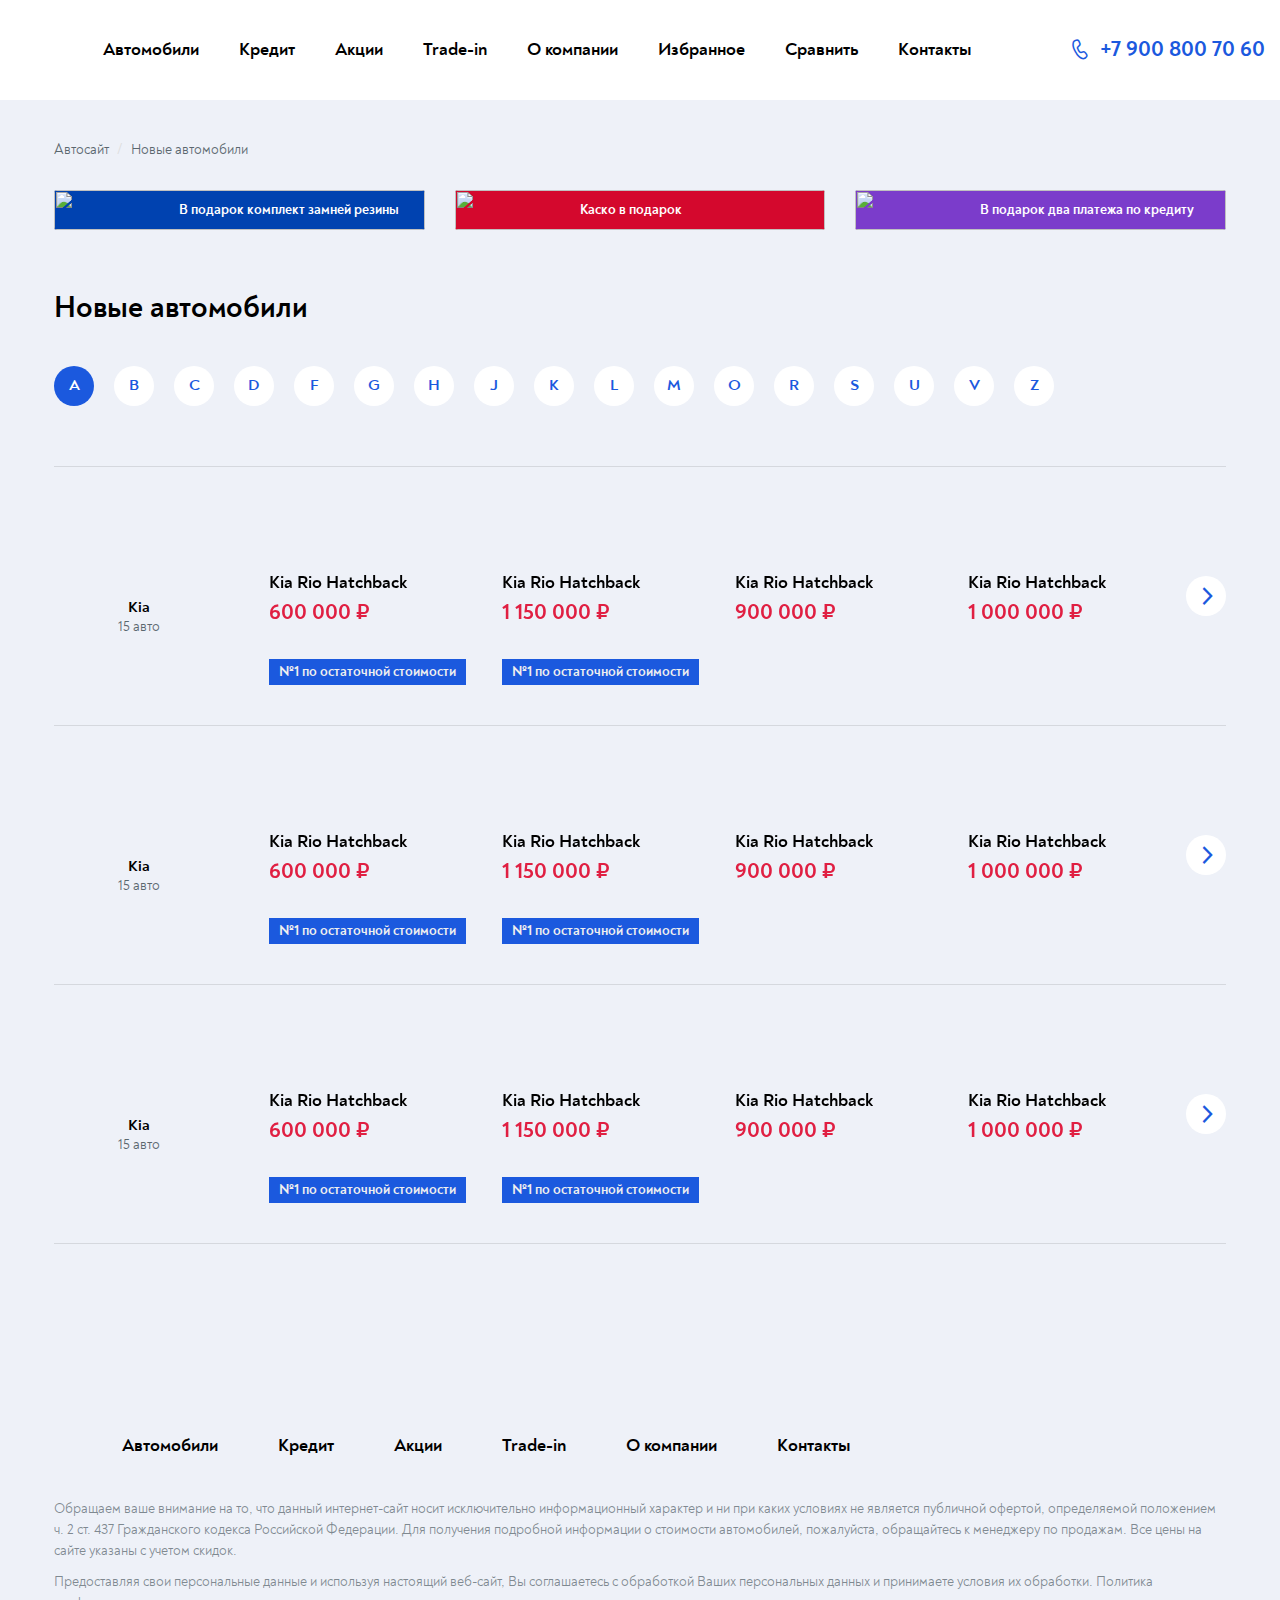
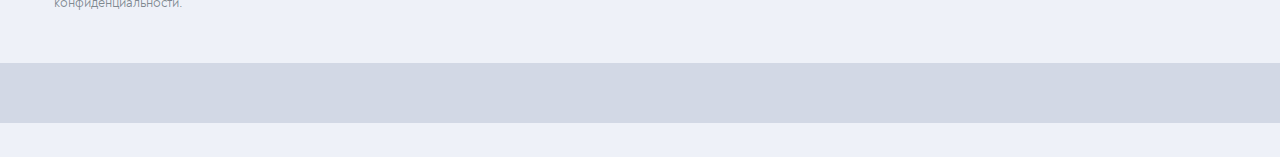
==== brands.html @ 0b35deca "Add files via upload" ====
<!DOCTYPE html>
<html lang="ru">

<head>
	<title>Бренды</title>
	<meta charset="UTF-8">
	<meta name="format-detection" content="telephone=no">
	<!-- <style>body{opacity: 0;}</style> -->
	<link rel="stylesheet" href="css/style.min.css?_v=20250130034325">
	<link rel="shortcut icon" href="favicon.ico">
	<!-- <meta name="robots" content="noindex, nofollow"> -->
	<meta name="viewport" content="width=device-width, initial-scale=1.0">
</head>

<body>
	<div class="wrapper">
		<header data-scroll class="header">
			<div class="header__container">
				<div class="header__content">
					<a href="#" class="header__logo">
						<img src="img/icons/logo.svg" alt="">
					</a>
					<div class="header__body">
						<div class="header__menu menu">
							<button type="button" class="menu__icon icon-menu"><span></span></button>
							<nav class="menu__body">
								<ul>
									<li class="menu__item">
										<a href="#" class="menu__link">
											Автомобили
											<span class="_icon-arrow"></span>
										</a>
										<div class="menu__sublink sublink-menu">
											<div class="sublink-menu__contents">
												<div class="sublink-menu__top">
													<div class="sublink-menu__container">
														<div class="sublink-menu__buttons">
															<div class="sublink-menu__back _icon-arrow">Назад</div>
															<div class="sublink-menu__close _icon-close"></div>
														</div>
														<div class="sublink-menu__navigation toggle-navigation">
															<div data-id="3" class="toggle-navigation__title _active">
																Новые автомобили
															</div>
															<div class="toggle-navigation__toggle">
																<input type="checkbox" name="toggle" class="toggle-navigation__button">
															</div>
															<div data-id="4" class="toggle-navigation__title">
																Автомобили с пробегом
															</div>
														</div>
													</div>
												</div>
												<div class="sublink-menu__content">
													<div class="sublink-menu__container">
														<div data-id="3" class="sublink-menu__body toggle-content">
															<div class="sublink-menu__brands">
																<div class="brands__body">
																	<div class="brands__column">
																		<a href="#" class="brands__item">
																			<div class="brands__image">
																				<picture><source srcset="img/brands/chevrolet.webp" type="image/webp"><img loading="lazy" src="img/brands/chevrolet.png" alt=""></picture>
																			</div>
																			<div class="brands__titles">
																				<div class="brands__title">Chevrolet</div>
																				<div class="brands__subtitle">15 авто</div>
																			</div>
																		</a>
																	</div>
																	<div class="brands__column">
																		<a href="#" class="brands__item">
																			<div class="brands__image">
																				<picture><source srcset="img/brands/hyundai.webp" type="image/webp"><img loading="lazy" src="img/brands/hyundai.png" alt=""></picture>
																			</div>
																			<div class="brands__titles">
																				<div class="brands__title">Hyundai</div>
																				<div class="brands__subtitle">15 авто</div>
																			</div>
																		</a>
																	</div>
																	<div class="brands__column">
																		<a href="#" class="brands__item">
																			<div class="brands__image">
																				<picture><source srcset="img/brands/volkswagen.webp" type="image/webp"><img loading="lazy" src="img/brands/volkswagen.png" alt=""></picture>
																			</div>
																			<div class="brands__titles">
																				<div class="brands__title">Volkswagen</div>
																				<div class="brands__subtitle">15 авто</div>
																			</div>
																		</a>
																	</div>
																	<div class="brands__column">
																		<a href="#" class="brands__item">
																			<div class="brands__image">
																				<picture><source srcset="img/brands/FAW.webp" type="image/webp"><img loading="lazy" src="img/brands/FAW.png" alt=""></picture>
																			</div>
																			<div class="brands__titles">
																				<div class="brands__title">FAW</div>
																				<div class="brands__subtitle">15 авто</div>
																			</div>
																		</a>
																	</div>
																	<div class="brands__column">
																		<a href="#" class="brands__item">
																			<div class="brands__image">
																				<picture><source srcset="img/brands/nissan.webp" type="image/webp"><img loading="lazy" src="img/brands/nissan.png" alt=""></picture>
																			</div>
																			<div class="brands__titles">
																				<div class="brands__title">Nissan</div>
																				<div class="brands__subtitle">15 авто</div>
																			</div>
																		</a>
																	</div>
																	<div class="brands__column">
																		<a href="#" class="brands__item">
																			<div class="brands__image">
																				<picture><source srcset="img/brands/kia.webp" type="image/webp"><img loading="lazy" src="img/brands/kia.png" alt=""></picture>
																			</div>
																			<div class="brands__titles">
																				<div class="brands__title">Kia</div>
																				<div class="brands__subtitle">15 авто</div>
																			</div>
																		</a>
																	</div>
																	<div class="brands__column">
																		<a href="#" class="brands__item">
																			<div class="brands__image">
																				<picture><source srcset="img/brands/lada.webp" type="image/webp"><img loading="lazy" src="img/brands/lada.png" alt=""></picture>
																			</div>
																			<div class="brands__titles">
																				<div class="brands__title">Lada</div>
																				<div class="brands__subtitle">15 авто</div>
																			</div>
																		</a>
																	</div>
																	<div class="brands__column">
																		<a href="#" class="brands__item">
																			<div class="brands__image">
																				<picture><source srcset="img/brands/skoda.webp" type="image/webp"><img loading="lazy" src="img/brands/skoda.png" alt=""></picture>
																			</div>
																			<div class="brands__titles">
																				<div class="brands__title">Skoda</div>
																				<div class="brands__subtitle">15 авто</div>
																			</div>
																		</a>
																	</div>
																	<div class="brands__column">
																		<a href="#" class="brands__item">
																			<div class="brands__image">
																				<picture><source srcset="img/brands/renault.webp" type="image/webp"><img loading="lazy" src="img/brands/renault.png" alt=""></picture>
																			</div>
																			<div class="brands__titles">
																				<div class="brands__title">Renault</div>
																				<div class="brands__subtitle">15 авто</div>
																			</div>
																		</a>
																	</div>
																	<div class="brands__column">
																		<a href="#" class="brands__item">
																			<div class="brands__image">
																				<picture><source srcset="img/brands/chevrolet.webp" type="image/webp"><img loading="lazy" src="img/brands/chevrolet.png" alt=""></picture>
																			</div>
																			<div class="brands__titles">
																				<div class="brands__title">Chevrolet</div>
																				<div class="brands__subtitle">15 авто</div>
																			</div>
																		</a>
																	</div>
																	<div class="brands__column">
																		<a href="#" class="brands__item">
																			<div class="brands__image">
																				<picture><source srcset="img/brands/hyundai.webp" type="image/webp"><img loading="lazy" src="img/brands/hyundai.png" alt=""></picture>
																			</div>
																			<div class="brands__titles">
																				<div class="brands__title">Hyundai</div>
																				<div class="brands__subtitle">15 авто</div>
																			</div>
																		</a>
																	</div>
																	<div class="brands__column">
																		<a href="#" class="brands__item">
																			<div class="brands__image">
																				<picture><source srcset="img/brands/volkswagen.webp" type="image/webp"><img loading="lazy" src="img/brands/volkswagen.png" alt=""></picture>
																			</div>
																			<div class="brands__titles">
																				<div class="brands__title">Volkswagen</div>
																				<div class="brands__subtitle">15 авто</div>
																			</div>
																		</a>
																	</div>
																	<div class="brands__column">
																		<a href="#" class="brands__item">
																			<div class="brands__image">
																				<picture><source srcset="img/brands/FAW.webp" type="image/webp"><img loading="lazy" src="img/brands/FAW.png" alt=""></picture>
																			</div>
																			<div class="brands__titles">
																				<div class="brands__title">FAW</div>
																				<div class="brands__subtitle">15 авто</div>
																			</div>
																		</a>
																	</div>
																	<div class="brands__column">
																		<a href="#" class="brands__item">
																			<div class="brands__image">
																				<picture><source srcset="img/brands/nissan.webp" type="image/webp"><img loading="lazy" src="img/brands/nissan.png" alt=""></picture>
																			</div>
																			<div class="brands__titles">
																				<div class="brands__title">Nissan</div>
																				<div class="brands__subtitle">15 авто</div>
																			</div>
																		</a>
																	</div>
																</div>
															</div>
														</div>
														<div data-id="4" class="sublink-menu__body toggle-content hidden">
															<div class="sublink-menu__brands">
																<div class="brands__body">
																	<div class="brands__column">
																		<a href="#" class="brands__item">
																			<div class="brands__image">
																				<picture><source srcset="img/brands/chevrolet.webp" type="image/webp"><img loading="lazy" src="img/brands/chevrolet.png" alt=""></picture>
																			</div>
																			<div class="brands__titles">
																				<div class="brands__title">Chevrolet</div>
																				<div class="brands__subtitle">15 авто</div>
																			</div>
																		</a>
																	</div>
																	<div class="brands__column">
																		<a href="#" class="brands__item">
																			<div class="brands__image">
																				<picture><source srcset="img/brands/hyundai.webp" type="image/webp"><img loading="lazy" src="img/brands/hyundai.png" alt=""></picture>
																			</div>
																			<div class="brands__titles">
																				<div class="brands__title">Hyundai</div>
																				<div class="brands__subtitle">15 авто</div>
																			</div>
																		</a>
																	</div>
																	<div class="brands__column">
																		<a href="#" class="brands__item">
																			<div class="brands__image">
																				<picture><source srcset="img/brands/volkswagen.webp" type="image/webp"><img loading="lazy" src="img/brands/volkswagen.png" alt=""></picture>
																			</div>
																			<div class="brands__titles">
																				<div class="brands__title">Volkswagen</div>
																				<div class="brands__subtitle">15 авто</div>
																			</div>
																		</a>
																	</div>
																	<div class="brands__column">
																		<a href="#" class="brands__item">
																			<div class="brands__image">
																				<picture><source srcset="img/brands/FAW.webp" type="image/webp"><img loading="lazy" src="img/brands/FAW.png" alt=""></picture>
																			</div>
																			<div class="brands__titles">
																				<div class="brands__title">FAW</div>
																				<div class="brands__subtitle">15 авто</div>
																			</div>
																		</a>
																	</div>
																	<div class="brands__column">
																		<a href="#" class="brands__item">
																			<div class="brands__image">
																				<picture><source srcset="img/brands/nissan.webp" type="image/webp"><img loading="lazy" src="img/brands/nissan.png" alt=""></picture>
																			</div>
																			<div class="brands__titles">
																				<div class="brands__title">Nissan</div>
																				<div class="brands__subtitle">15 авто</div>
																			</div>
																		</a>
																	</div>
																	<div class="brands__column">
																		<a href="#" class="brands__item">
																			<div class="brands__image">
																				<picture><source srcset="img/brands/kia.webp" type="image/webp"><img loading="lazy" src="img/brands/kia.png" alt=""></picture>
																			</div>
																			<div class="brands__titles">
																				<div class="brands__title">Kia</div>
																				<div class="brands__subtitle">15 авто</div>
																			</div>
																		</a>
																	</div>
																	<div class="brands__column">
																		<a href="#" class="brands__item">
																			<div class="brands__image">
																				<picture><source srcset="img/brands/lada.webp" type="image/webp"><img loading="lazy" src="img/brands/lada.png" alt=""></picture>
																			</div>
																			<div class="brands__titles">
																				<div class="brands__title">Lada</div>
																				<div class="brands__subtitle">15 авто</div>
																			</div>
																		</a>
																	</div>
																	<div class="brands__column">
																		<a href="#" class="brands__item">
																			<div class="brands__image">
																				<picture><source srcset="img/brands/skoda.webp" type="image/webp"><img loading="lazy" src="img/brands/skoda.png" alt=""></picture>
																			</div>
																			<div class="brands__titles">
																				<div class="brands__title">Skoda</div>
																				<div class="brands__subtitle">15 авто</div>
																			</div>
																		</a>
																	</div>
																	<div class="brands__column">
																		<a href="#" class="brands__item">
																			<div class="brands__image">
																				<picture><source srcset="img/brands/renault.webp" type="image/webp"><img loading="lazy" src="img/brands/renault.png" alt=""></picture>
																			</div>
																			<div class="brands__titles">
																				<div class="brands__title">Renault</div>
																				<div class="brands__subtitle">15 авто</div>
																			</div>
																		</a>
																	</div>
																	<div class="brands__column">
																		<a href="#" class="brands__item">
																			<div class="brands__image">
																				<picture><source srcset="img/brands/chevrolet.webp" type="image/webp"><img loading="lazy" src="img/brands/chevrolet.png" alt=""></picture>
																			</div>
																			<div class="brands__titles">
																				<div class="brands__title">Chevrolet</div>
																				<div class="brands__subtitle">15 авто</div>
																			</div>
																		</a>
																	</div>
																	<div class="brands__column">
																		<a href="#" class="brands__item">
																			<div class="brands__image">
																				<picture><source srcset="img/brands/hyundai.webp" type="image/webp"><img loading="lazy" src="img/brands/hyundai.png" alt=""></picture>
																			</div>
																			<div class="brands__titles">
																				<div class="brands__title">Hyundai</div>
																				<div class="brands__subtitle">15 авто</div>
																			</div>
																		</a>
																	</div>
																	<div class="brands__column">
																		<a href="#" class="brands__item">
																			<div class="brands__image">
																				<picture><source srcset="img/brands/volkswagen.webp" type="image/webp"><img loading="lazy" src="img/brands/volkswagen.png" alt=""></picture>
																			</div>
																			<div class="brands__titles">
																				<div class="brands__title">Volkswagen</div>
																				<div class="brands__subtitle">15 авто</div>
																			</div>
																		</a>
																	</div>
																	<div class="brands__column">
																		<a href="#" class="brands__item">
																			<div class="brands__image">
																				<picture><source srcset="img/brands/FAW.webp" type="image/webp"><img loading="lazy" src="img/brands/FAW.png" alt=""></picture>
																			</div>
																			<div class="brands__titles">
																				<div class="brands__title">FAW</div>
																				<div class="brands__subtitle">15 авто</div>
																			</div>
																		</a>
																	</div>
																	<div class="brands__column">
																		<a href="#" class="brands__item">
																			<div class="brands__image">
																				<picture><source srcset="img/brands/nissan.webp" type="image/webp"><img loading="lazy" src="img/brands/nissan.png" alt=""></picture>
																			</div>
																			<div class="brands__titles">
																				<div class="brands__title">Nissan</div>
																				<div class="brands__subtitle">15 авто</div>
																			</div>
																		</a>
																	</div>
																	<div class="brands__column">
																		<a href="#" class="brands__item">
																			<div class="brands__image">
																				<picture><source srcset="img/brands/kia.webp" type="image/webp"><img loading="lazy" src="img/brands/kia.png" alt=""></picture>
																			</div>
																			<div class="brands__titles">
																				<div class="brands__title">Kia</div>
																				<div class="brands__subtitle">15 авто</div>
																			</div>
																		</a>
																	</div>
																	<div class="brands__column">
																		<a href="#" class="brands__item">
																			<div class="brands__image">
																				<picture><source srcset="img/brands/volkswagen.webp" type="image/webp"><img loading="lazy" src="img/brands/volkswagen.png" alt=""></picture>
																			</div>
																			<div class="brands__titles">
																				<div class="brands__title">Volkswagen</div>
																				<div class="brands__subtitle">15 авто</div>
																			</div>
																		</a>
																	</div>
																	<div class="brands__column">
																		<a href="#" class="brands__item">
																			<div class="brands__image">
																				<picture><source srcset="img/brands/FAW.webp" type="image/webp"><img loading="lazy" src="img/brands/FAW.png" alt=""></picture>
																			</div>
																			<div class="brands__titles">
																				<div class="brands__title">FAW</div>
																				<div class="brands__subtitle">15 авто</div>
																			</div>
																		</a>
																	</div>
																	<div class="brands__column">
																		<a href="#" class="brands__item">
																			<div class="brands__image">
																				<picture><source srcset="img/brands/skoda.webp" type="image/webp"><img loading="lazy" src="img/brands/skoda.png" alt=""></picture>
																			</div>
																			<div class="brands__titles">
																				<div class="brands__title">Skoda</div>
																				<div class="brands__subtitle">15 авто</div>
																			</div>
																		</a>
																	</div>
																</div>
															</div>
														</div>
													</div>
												</div>
											</div>
										</div>
									</li>
									<li class="menu__item">
										<a href="#" class="menu__link">Кредит</a>
									</li>
									<li class="menu__item">
										<a href="#" class="menu__link">Акции</a>
									</li>
									<li class="menu__item">
										<a href="#" class="menu__link">Trade-in</a>
									</li>
									<li class="menu__item">
										<a href="#" class="menu__link">О компании</a>
									</li>
									<li class="menu__item">
										<a href="#" class="menu__link">Избранное</a>
									</li>
									<li class="menu__item">
										<a href="#" class="menu__link">Сравнить</a>
									</li>
									<li class="menu__item">
										<a href="#" class="menu__link">Контакты</a>
									</li>
								</ul>
							</nav>
						</div>
						<div class="header__contacts">
							<a href="tel:79008007060" class="_icon-phone"><span>+7 900 800 70 60</span></a>
						</div>
					</div>
				</div>
			</div>
		</header>
		<main class="page">
			<div class="page__breadcrambs breadcrambs">
				<div class="breadcrambs__container">
					<div class="breadcrambs__content">
						<ul>
							<li>
								<a href="#">
									Автосайт
									<span>/</span>
								</a>
							</li>
							<li><span>Новые автомобили</span></li>
						</ul>
					</div>
				</div>
			</div>
			<div class="page__presents presents">
				<div class="presents__container">
					<div class="presents__body">
						<div class="presents__column">
							<div style="background-color: #0042b0;" class="presents__item">
								<picture><source srcset="img/presents/bg-1.webp" type="image/webp"><img src="img/presents/bg-1.png" alt="" class="presents__bg"></picture>
								<div class="presents__image presents-rubber">
									<picture><source srcset="img/presents/image-1.webp" type="image/webp"><img src="img/presents/image-1.png" alt=""></picture>
								</div>
								<span>В подарок комплект замней резины</span>
							</div>
						</div>
						<div class="presents__column">
							<div style="background-color: #d4082d;" class="presents__item">
								<picture><source srcset="img/presents/bg-2.webp" type="image/webp"><img src="img/presents/bg-2.png" alt="" class="presents__bg"></picture>
								<div class="presents__image presents-insurance">
									<picture><source srcset="img/presents/image-2.webp" type="image/webp"><img src="img/presents/image-2.png" alt=""></picture>
								</div>
								<span>Каско в подарок</span>
							</div>
						</div>
						<div class="presents__column">
							<div style="background-color: #7b3ccb;" class="presents__item">
								<picture><source srcset="img/presents/bg-3.webp" type="image/webp"><img src="img/presents/bg-3.png" alt="" class="presents__bg"></picture>
								<div class="presents__image">
									<picture><source srcset="img/presents/image-3.webp" type="image/webp"><img src="img/presents/image-3.png" alt=""></picture>
								</div>
								<span>В подарок два платежа по кредиту</span>
							</div>
						</div>
					</div>
				</div>
			</div>
			<div class="page__main-brands main-brands filters">
				<div class="main-brands__container">
					<div class="main-brands__top">
						<div class="main-brands__titles">
							<h1>
								Новые автомобили
							</h1>
						</div>
						<div class="main-brands__navigations">
							<nav class="main-brands__navigation navigation-filter">
								<div class="navigation-filter__titles">
									<button data-filter="a" type="button" class="navigation-filter__title _active"><span>A</span></button>
									<button data-filter="b" type="button" class="navigation-filter__title"><span>B</span></button>
									<button data-filter="c" type="button" class="navigation-filter__title"><span>C</span></button>
									<button data-filter="d" type="button" class="navigation-filter__title"><span>D</span></button>
									<button data-filter="f" type="button" class="navigation-filter__title"><span>F</span></button>
									<button data-filter="g" type="button" class="navigation-filter__title"><span>G</span></button>
									<button data-filter="h" type="button" class="navigation-filter__title"><span>H</span></button>
									<button data-filter="j" type="button" class="navigation-filter__title"><span>J</span></button>
									<button data-filter="k" type="button" class="navigation-filter__title"><span>K</span></button>
									<button data-filter="l" type="button" class="navigation-filter__title"><span>L</span></button>
									<button data-filter="m" type="button" class="navigation-filter__title"><span>M</span></button>
									<button data-filter="o" type="button" class="navigation-filter__title"><span>O</span></button>
									<button data-filter="r" type="button" class="navigation-filter__title"><span>R</span></button>
									<button data-filter="s" type="button" class="navigation-filter__title"><span>S</span></button>
									<button data-filter="u" type="button" class="navigation-filter__title"><span>U</span></button>
									<button data-filter="v" type="button" class="navigation-filter__title"><span>V</span></button>
									<button data-filter="z" type="button" class="navigation-filter__title"><span>Z</span></button>
								</div>
							</nav>
						</div>
					</div>
					<div class="main-brands__bottom">
						<div class="main-brands__tables filter-content">
							<div class="main-brands__table table-main-brands filter-column filter__column_a">
								<a href="#" class="table-main-brands__brand">
									<div class="table-main-brands__body">
										<div class="table-main-brands__image">
											<picture><source srcset="img/brands/kia.webp" type="image/webp"><img loading="lazy" src="img/brands/kia.png" alt=""></picture>
										</div>
										<div class="table-main-brands__titles">
											<div class="table-main-brands__name">Kia</div>
											<div class="table-main-brands__subname">15 авто</div>
										</div>
									</div>
								</a>
								<div class="table-main-brands__sliders">
									<div class="table-main-brands__slider swiper">
										<div class="table-main-brands__wrapper swiper-wrapper">
											<div class="table-main-brands__slide swiper-slide">
												<div class="table-main-brands__cars">
													<div class="cars__item">
														<div class="cars__image">
															<picture><source srcset="img/cars/car-1.webp" type="image/webp"><img loading="lazy" src="img/cars/car-1.png" alt=""></picture>
														</div>
														<div class="cars__desc">
															<div class="cars__top-desc">
																<a href="#" class="cars__title title">
																	Kia Rio Hatchback
																</a>
																<div class="cars__prices prices">
																	<div class="prices__price">600 000 ₽</div>
																</div>
															</div>
															<div class="cars__bottom-desc">
																<a href="#" class="cars__button button-blue"><span>№1 по
																		остаточной
																		стоимости</span></a>
															</div>
														</div>
													</div>
												</div>
											</div>
											<div class="table-main-brands__slide swiper-slide">
												<div class="table-main-brands__cars">
													<div class="cars__item">
														<div class="cars__image">
															<picture><source srcset="img/cars/car-2.webp" type="image/webp"><img loading="lazy" src="img/cars/car-2.png" alt=""></picture>
														</div>
														<div class="cars__desc">
															<div class="cars__top-desc">
																<a href="#" class="cars__title title">
																	Kia Rio Hatchback
																</a>
																<div class="cars__prices prices">
																	<div class="prices__price">1 150 000 ₽</div>
																</div>
															</div>
															<div class="cars__bottom-desc">
																<a href="#" class="cars__button button-blue"><span>№1 по
																		остаточной
																		стоимости</span></a>
															</div>
														</div>
													</div>
												</div>
											</div>
											<div class="table-main-brands__slide swiper-slide">
												<div class="table-main-brands__cars">
													<div class="cars__item">
														<div class="cars__image">
															<picture><source srcset="img/cars/car-4.webp" type="image/webp"><img loading="lazy" src="img/cars/car-4.png" alt=""></picture>
														</div>
														<div class="cars__desc">
															<div class="cars__top-desc">
																<a href="#" class="cars__title title">
																	Kia Rio Hatchback
																</a>
																<div class="cars__prices prices">
																	<div class="prices__price">900 000 ₽</div>
																</div>
															</div>
														</div>
													</div>
												</div>
											</div>
											<div class="table-main-brands__slide swiper-slide">
												<div class="table-main-brands__cars">
													<div class="cars__item">
														<div class="cars__image">
															<picture><source srcset="img/cars/car-3.webp" type="image/webp"><img loading="lazy" src="img/cars/car-3.png" alt=""></picture>
														</div>
														<div class="cars__desc">
															<div class="cars__top-desc">
																<a href="#" class="cars__title title">
																	Kia Rio Hatchback
																</a>
																<div class="cars__prices prices">
																	<div class="prices__price">1 000 000 ₽</div>
																</div>
															</div>
														</div>
													</div>
												</div>
											</div>
											<div class="table-main-brands__slide swiper-slide">
												<div class="table-main-brands__cars">
													<div class="cars__item">
														<div class="cars__image">
															<picture><source srcset="img/cars/car-3.webp" type="image/webp"><img loading="lazy" src="img/cars/car-3.png" alt=""></picture>
														</div>
														<div class="cars__desc">
															<div class="cars__top-desc">
																<a href="#" class="cars__title title">
																	Kia Rio Hatchback
																</a>
																<div class="cars__prices prices">
																	<div class="prices__price">1 000 000 ₽</div>
																</div>
															</div>
														</div>
													</div>
												</div>
											</div>
										</div>
									</div>
									<div class="table-main-brands__arrow-prev _icon-arrow"></div>
									<div class="table-main-brands__arrow-next _icon-arrow"></div>
								</div>
							</div>
							<div class="main-brands__table table-main-brands filter-column filter__column_a">
								<a href="#" class="table-main-brands__brand">
									<div class="table-main-brands__body">
										<div class="table-main-brands__image">
											<picture><source srcset="img/brands/kia.webp" type="image/webp"><img loading="lazy" src="img/brands/kia.png" alt=""></picture>
										</div>
										<div class="table-main-brands__titles">
											<div class="table-main-brands__name">Kia</div>
											<div class="table-main-brands__subname">15 авто</div>
										</div>
									</div>
								</a>
								<div class="table-main-brands__sliders">
									<div class="table-main-brands__slider swiper">
										<div class="table-main-brands__wrapper swiper-wrapper">
											<div class="table-main-brands__slide swiper-slide">
												<div class="table-main-brands__cars">
													<div class="cars__item">
														<div class="cars__image">
															<picture><source srcset="img/cars/car-1.webp" type="image/webp"><img loading="lazy" src="img/cars/car-1.png" alt=""></picture>
														</div>
														<div class="cars__desc">
															<div class="cars__top-desc">
																<a href="#" class="cars__title title">
																	Kia Rio Hatchback
																</a>
																<div class="cars__prices prices">
																	<div class="prices__price">600 000 ₽</div>
																</div>
															</div>
															<div class="cars__bottom-desc">
																<a href="#" class="cars__button button-blue"><span>№1 по
																		остаточной
																		стоимости</span></a>
															</div>
														</div>
													</div>
												</div>
											</div>
											<div class="table-main-brands__slide swiper-slide">
												<div class="table-main-brands__cars">
													<div class="cars__item">
														<div class="cars__image">
															<picture><source srcset="img/cars/car-2.webp" type="image/webp"><img loading="lazy" src="img/cars/car-2.png" alt=""></picture>
														</div>
														<div class="cars__desc">
															<div class="cars__top-desc">
																<a href="#" class="cars__title title">
																	Kia Rio Hatchback
																</a>
																<div class="cars__prices prices">
																	<div class="prices__price">1 150 000 ₽</div>
																</div>
															</div>
															<div class="cars__bottom-desc">
																<a href="#" class="cars__button button-blue"><span>№1 по
																		остаточной
																		стоимости</span></a>
															</div>
														</div>
													</div>
												</div>
											</div>
											<div class="table-main-brands__slide swiper-slide">
												<div class="table-main-brands__cars">
													<div class="cars__item">
														<div class="cars__image">
															<picture><source srcset="img/cars/car-4.webp" type="image/webp"><img loading="lazy" src="img/cars/car-4.png" alt=""></picture>
														</div>
														<div class="cars__desc">
															<div class="cars__top-desc">
																<a href="#" class="cars__title title">
																	Kia Rio Hatchback
																</a>
																<div class="cars__prices prices">
																	<div class="prices__price">900 000 ₽</div>
																</div>
															</div>
														</div>
													</div>
												</div>
											</div>
											<div class="table-main-brands__slide swiper-slide">
												<div class="table-main-brands__cars">
													<div class="cars__item">
														<div class="cars__image">
															<picture><source srcset="img/cars/car-3.webp" type="image/webp"><img loading="lazy" src="img/cars/car-3.png" alt=""></picture>
														</div>
														<div class="cars__desc">
															<div class="cars__top-desc">
																<a href="#" class="cars__title title">
																	Kia Rio Hatchback
																</a>
																<div class="cars__prices prices">
																	<div class="prices__price">1 000 000 ₽</div>
																</div>
															</div>
														</div>
													</div>
												</div>
											</div>
											<div class="table-main-brands__slide swiper-slide">
												<div class="table-main-brands__cars">
													<div class="cars__item">
														<div class="cars__image">
															<picture><source srcset="img/cars/car-3.webp" type="image/webp"><img loading="lazy" src="img/cars/car-3.png" alt=""></picture>
														</div>
														<div class="cars__desc">
															<div class="cars__top-desc">
																<a href="#" class="cars__title title">
																	Kia Rio Hatchback
																</a>
																<div class="cars__prices prices">
																	<div class="prices__price">1 000 000 ₽</div>
																</div>
															</div>
														</div>
													</div>
												</div>
											</div>
										</div>
									</div>
									<div class="table-main-brands__arrow-prev _icon-arrow"></div>
									<div class="table-main-brands__arrow-next _icon-arrow"></div>
								</div>
							</div>
							<div class="main-brands__table table-main-brands filter-column filter__column_a">
								<a href="#" class="table-main-brands__brand">
									<div class="table-main-brands__body">
										<div class="table-main-brands__image">
											<picture><source srcset="img/brands/kia.webp" type="image/webp"><img loading="lazy" src="img/brands/kia.png" alt=""></picture>
										</div>
										<div class="table-main-brands__titles">
											<div class="table-main-brands__name">Kia</div>
											<div class="table-main-brands__subname">15 авто</div>
										</div>
									</div>
								</a>
								<div class="table-main-brands__sliders">
									<div class="table-main-brands__slider swiper">
										<div class="table-main-brands__wrapper swiper-wrapper">
											<div class="table-main-brands__slide swiper-slide">
												<div class="table-main-brands__cars">
													<div class="cars__item">
														<div class="cars__image">
															<picture><source srcset="img/cars/car-1.webp" type="image/webp"><img loading="lazy" src="img/cars/car-1.png" alt=""></picture>
														</div>
														<div class="cars__desc">
															<div class="cars__top-desc">
																<a href="#" class="cars__title title">
																	Kia Rio Hatchback
																</a>
																<div class="cars__prices prices">
																	<div class="prices__price">600 000 ₽</div>
																</div>
															</div>
															<div class="cars__bottom-desc">
																<a href="#" class="cars__button button-blue"><span>№1 по
																		остаточной
																		стоимости</span></a>
															</div>
														</div>
													</div>
												</div>
											</div>
											<div class="table-main-brands__slide swiper-slide">
												<div class="table-main-brands__cars">
													<div class="cars__item">
														<div class="cars__image">
															<picture><source srcset="img/cars/car-2.webp" type="image/webp"><img loading="lazy" src="img/cars/car-2.png" alt=""></picture>
														</div>
														<div class="cars__desc">
															<div class="cars__top-desc">
																<a href="#" class="cars__title title">
																	Kia Rio Hatchback
																</a>
																<div class="cars__prices prices">
																	<div class="prices__price">1 150 000 ₽</div>
																</div>
															</div>
															<div class="cars__bottom-desc">
																<a href="#" class="cars__button button-blue"><span>№1 по
																		остаточной
																		стоимости</span></a>
															</div>
														</div>
													</div>
												</div>
											</div>
											<div class="table-main-brands__slide swiper-slide">
												<div class="table-main-brands__cars">
													<div class="cars__item">
														<div class="cars__image">
															<picture><source srcset="img/cars/car-4.webp" type="image/webp"><img loading="lazy" src="img/cars/car-4.png" alt=""></picture>
														</div>
														<div class="cars__desc">
															<div class="cars__top-desc">
																<a href="#" class="cars__title title">
																	Kia Rio Hatchback
																</a>
																<div class="cars__prices prices">
																	<div class="prices__price">900 000 ₽</div>
																</div>
															</div>
														</div>
													</div>
												</div>
											</div>
											<div class="table-main-brands__slide swiper-slide">
												<div class="table-main-brands__cars">
													<div class="cars__item">
														<div class="cars__image">
															<picture><source srcset="img/cars/car-3.webp" type="image/webp"><img loading="lazy" src="img/cars/car-3.png" alt=""></picture>
														</div>
														<div class="cars__desc">
															<div class="cars__top-desc">
																<a href="#" class="cars__title title">
																	Kia Rio Hatchback
																</a>
																<div class="cars__prices prices">
																	<div class="prices__price">1 000 000 ₽</div>
																</div>
															</div>
														</div>
													</div>
												</div>
											</div>
											<div class="table-main-brands__slide swiper-slide">
												<div class="table-main-brands__cars">
													<div class="cars__item">
														<div class="cars__image">
															<picture><source srcset="img/cars/car-3.webp" type="image/webp"><img loading="lazy" src="img/cars/car-3.png" alt=""></picture>
														</div>
														<div class="cars__desc">
															<div class="cars__top-desc">
																<a href="#" class="cars__title title">
																	Kia Rio Hatchback
																</a>
																<div class="cars__prices prices">
																	<div class="prices__price">1 000 000 ₽</div>
																</div>
															</div>
														</div>
													</div>
												</div>
											</div>
										</div>
									</div>
									<div class="table-main-brands__arrow-prev _icon-arrow"></div>
									<div class="table-main-brands__arrow-next _icon-arrow"></div>
								</div>
							</div>
							<div class="main-brands__table table-main-brands filter-column filter__column_b _hide">
								<a href="#" class="table-main-brands__brand">
									<div class="table-main-brands__body">
										<div class="table-main-brands__image">
											<picture><source srcset="img/brands/ford.webp" type="image/webp"><img loading="lazy" src="img/brands/ford.png" alt=""></picture>
										</div>
										<div class="table-main-brands__titles">
											<div class="table-main-brands__name">Ford</div>
											<div class="table-main-brands__subname">10 авто</div>
										</div>
									</div>
								</a>
								<div class="table-main-brands__sliders">
									<div class="table-main-brands__slider swiper">
										<div class="table-main-brands__wrapper swiper-wrapper">
											<div class="table-main-brands__slide swiper-slide">
												<div class="table-main-brands__cars">
													<div class="cars__item">
														<div class="cars__image">
															<picture><source srcset="img/cars/car-1.webp" type="image/webp"><img loading="lazy" src="img/cars/car-1.png" alt=""></picture>
														</div>
														<div class="cars__desc">
															<div class="cars__top-desc">
																<a href="#" class="cars__title title">
																	Kia Rio Hatchback
																</a>
																<div class="cars__prices prices">
																	<div class="prices__price">1 000 000 ₽</div>
																</div>
															</div>
														</div>
													</div>
												</div>
											</div>
											<div class="table-main-brands__slide swiper-slide">
												<div class="table-main-brands__cars">
													<div class="cars__item">
														<div class="cars__image">
															<picture><source srcset="img/cars/car-2.webp" type="image/webp"><img loading="lazy" src="img/cars/car-2.png" alt=""></picture>
														</div>
														<div class="cars__desc">
															<div class="cars__top-desc">
																<a href="#" class="cars__title title">
																	Kia Rio Hatchback
																</a>
																<div class="cars__prices prices">
																	<div class="prices__price">1 150 000 ₽</div>
																</div>
															</div>
														</div>
													</div>
												</div>
											</div>
											<div class="table-main-brands__slide swiper-slide">
												<div class="table-main-brands__cars">
													<div class="cars__item">
														<div class="cars__image">
															<picture><source srcset="img/cars/car-4.webp" type="image/webp"><img loading="lazy" src="img/cars/car-4.png" alt=""></picture>
														</div>
														<div class="cars__desc">
															<div class="cars__top-desc">
																<a href="#" class="cars__title title">
																	Kia Rio Hatchback
																</a>
																<div class="cars__prices prices">
																	<div class="prices__price">600 000 ₽</div>
																</div>
															</div>
															<div class="cars__bottom-desc">
																<a href="#" class="cars__button button-blue"><span>№1 по
																		остаточной
																		стоимости</span></a>
															</div>
														</div>
													</div>
												</div>
											</div>
											<div class="table-main-brands__slide swiper-slide">
												<div class="table-main-brands__cars">
													<div class="cars__item">
														<div class="cars__image">
															<picture><source srcset="img/cars/car-3.webp" type="image/webp"><img loading="lazy" src="img/cars/car-3.png" alt=""></picture>
														</div>
														<div class="cars__desc">
															<div class="cars__top-desc">
																<a href="#" class="cars__title title">
																	Kia Rio Hatchback
																</a>
																<div class="cars__prices prices">
																	<div class="prices__price">900 000 ₽</div>
																</div>
															</div>
														</div>
													</div>
												</div>
											</div>
											<div class="table-main-brands__slide swiper-slide">
												<div class="table-main-brands__cars">
													<div class="cars__item">
														<div class="cars__image">
															<picture><source srcset="img/cars/car-3.webp" type="image/webp"><img loading="lazy" src="img/cars/car-3.png" alt=""></picture>
														</div>
														<div class="cars__desc">
															<div class="cars__top-desc">
																<a href="#" class="cars__title title">
																	Kia Rio Hatchback
																</a>
																<div class="cars__prices prices">
																	<div class="prices__price">1 000 000 ₽</div>
																</div>
															</div>
														</div>
													</div>
												</div>
											</div>
										</div>
									</div>
									<div class="table-main-brands__arrow-prev _icon-arrow"></div>
									<div class="table-main-brands__arrow-next _icon-arrow"></div>
								</div>
							</div>
							<div class="main-brands__table table-main-brands filter-column filter__column_c _hide">
								<a href="#" class="table-main-brands__brand">
									<div class="table-main-brands__body">
										<div class="table-main-brands__image">
											<picture><source srcset="img/brands/chevrolet.webp" type="image/webp"><img loading="lazy" src="img/brands/chevrolet.png" alt=""></picture>
										</div>
										<div class="table-main-brands__titles">
											<div class="table-main-brands__name">Chevrolet</div>
											<div class="table-main-brands__subname">2 авто</div>
										</div>
									</div>
								</a>
								<div class="table-main-brands__sliders">
									<div class="table-main-brands__slider swiper">
										<div class="table-main-brands__wrapper swiper-wrapper">
											<div class="table-main-brands__slide swiper-slide">
												<div class="table-main-brands__cars">
													<div class="cars__item">
														<div class="cars__image">
															<picture><source srcset="img/cars/car-1.webp" type="image/webp"><img loading="lazy" src="img/cars/car-1.png" alt=""></picture>
														</div>
														<div class="cars__desc">
															<div class="cars__top-desc">
																<a href="#" class="cars__title title">
																	Kia Rio Hatchback
																</a>
																<div class="cars__prices prices">
																	<div class="prices__price">1 000 000 ₽</div>
																</div>
															</div>
														</div>
													</div>
												</div>
											</div>
											<div class="table-main-brands__slide swiper-slide">
												<div class="table-main-brands__cars">
													<div class="cars__item">
														<div class="cars__image">
															<picture><source srcset="img/cars/car-4.webp" type="image/webp"><img loading="lazy" src="img/cars/car-4.png" alt=""></picture>
														</div>
														<div class="cars__desc">
															<div class="cars__top-desc">
																<a href="#" class="cars__title title">
																	Kia Rio Hatchback
																</a>
																<div class="cars__prices prices">
																	<div class="prices__price">600 000 ₽</div>
																</div>
															</div>
															<div class="cars__bottom-desc">
																<a href="#" class="cars__button button-blue"><span>№1 по
																		остаточной
																		стоимости</span></a>
															</div>
														</div>
													</div>
												</div>
											</div>
										</div>
									</div>
									<div class="table-main-brands__arrow-prev _icon-arrow"></div>
									<div class="table-main-brands__arrow-next _icon-arrow"></div>
								</div>
							</div>
							<div class="main-brands__table table-main-brands filter-column filter__column_d _hide">
								<a href="#" class="table-main-brands__brand">
									<div class="table-main-brands__body">
										<div class="table-main-brands__image">
											<picture><source srcset="img/brands/chery.webp" type="image/webp"><img loading="lazy" src="img/brands/chery.png" alt=""></picture>
										</div>
										<div class="table-main-brands__titles">
											<div class="table-main-brands__name">Chery</div>
											<div class="table-main-brands__subname">3 авто</div>
										</div>
									</div>
								</a>
								<div class="table-main-brands__sliders">
									<div class="table-main-brands__slider swiper">
										<div class="table-main-brands__wrapper swiper-wrapper">
											<div class="table-main-brands__slide swiper-slide">
												<div class="table-main-brands__cars">
													<div class="cars__item">
														<div class="cars__image">
															<picture><source srcset="img/cars/car-1.webp" type="image/webp"><img loading="lazy" src="img/cars/car-1.png" alt=""></picture>
														</div>
														<div class="cars__desc">
															<div class="cars__top-desc">
																<a href="#" class="cars__title title">
																	Kia Rio Hatchback
																</a>
																<div class="cars__prices prices">
																	<div class="prices__price">600 000 ₽</div>
																</div>
															</div>
														</div>
													</div>
												</div>
											</div>
											<div class="table-main-brands__slide swiper-slide">
												<div class="table-main-brands__cars">
													<div class="cars__item">
														<div class="cars__image">
															<picture><source srcset="img/cars/car-2.webp" type="image/webp"><img loading="lazy" src="img/cars/car-2.png" alt=""></picture>
														</div>
														<div class="cars__desc">
															<div class="cars__top-desc">
																<a href="#" class="cars__title title">
																	Kia Rio Hatchback
																</a>
																<div class="cars__prices prices">
																	<div class="prices__price">1 150 000 ₽</div>
																</div>
															</div>
														</div>
													</div>
												</div>
											</div>
											<div class="table-main-brands__slide swiper-slide">
												<div class="table-main-brands__cars">
													<div class="cars__item">
														<div class="cars__image">
															<picture><source srcset="img/cars/car-4.webp" type="image/webp"><img loading="lazy" src="img/cars/car-4.png" alt=""></picture>
														</div>
														<div class="cars__desc">
															<div class="cars__top-desc">
																<a href="#" class="cars__title title">
																	Kia Rio Hatchback
																</a>
																<div class="cars__prices prices">
																	<div class="prices__price">900 000 ₽</div>
																</div>
															</div>
														</div>
													</div>
												</div>
											</div>
										</div>
									</div>
									<div class="table-main-brands__arrow-prev _icon-arrow"></div>
									<div class="table-main-brands__arrow-next _icon-arrow"></div>
								</div>
							</div>
							<div class="main-brands__table table-main-brands filter-column filter__column_f _hide">
								<a href="#" class="table-main-brands__brand">
									<div class="table-main-brands__body">
										<div class="table-main-brands__image">
											<picture><source srcset="img/brands/skoda.webp" type="image/webp"><img loading="lazy" src="img/brands/skoda.png" alt=""></picture>
										</div>
										<div class="table-main-brands__titles">
											<div class="table-main-brands__name">skoda</div>
											<div class="table-main-brands__subname">8 авто</div>
										</div>
									</div>
								</a>
								<div class="table-main-brands__sliders">
									<div class="table-main-brands__slider swiper">
										<div class="table-main-brands__wrapper swiper-wrapper">
											<div class="table-main-brands__slide swiper-slide">
												<div class="table-main-brands__cars">
													<div class="cars__item">
														<div class="cars__image">
															<picture><source srcset="img/cars/car-1.webp" type="image/webp"><img loading="lazy" src="img/cars/car-1.png" alt=""></picture>
														</div>
														<div class="cars__desc">
															<div class="cars__top-desc">
																<a href="#" class="cars__title title">
																	Kia Rio Hatchback
																</a>
																<div class="cars__prices prices">
																	<div class="prices__price">1 000 000 ₽</div>
																</div>
															</div>
														</div>
													</div>
												</div>
											</div>
											<div class="table-main-brands__slide swiper-slide">
												<div class="table-main-brands__cars">
													<div class="cars__item">
														<div class="cars__image">
															<picture><source srcset="img/cars/car-2.webp" type="image/webp"><img loading="lazy" src="img/cars/car-2.png" alt=""></picture>
														</div>
														<div class="cars__desc">
															<div class="cars__top-desc">
																<a href="#" class="cars__title title">
																	Kia Rio Hatchback
																</a>
																<div class="cars__prices prices">
																	<div class="prices__price">1 150 000 ₽</div>
																</div>
															</div>
														</div>
													</div>
												</div>
											</div>
											<div class="table-main-brands__slide swiper-slide">
												<div class="table-main-brands__cars">
													<div class="cars__item">
														<div class="cars__image">
															<picture><source srcset="img/cars/car-4.webp" type="image/webp"><img loading="lazy" src="img/cars/car-4.png" alt=""></picture>
														</div>
														<div class="cars__desc">
															<div class="cars__top-desc">
																<a href="#" class="cars__title title">
																	Kia Rio Hatchback
																</a>
																<div class="cars__prices prices">
																	<div class="prices__price">600 000 ₽</div>
																</div>
															</div>
														</div>
													</div>
												</div>
											</div>
											<div class="table-main-brands__slide swiper-slide">
												<div class="table-main-brands__cars">
													<div class="cars__item">
														<div class="cars__image">
															<picture><source srcset="img/cars/car-3.webp" type="image/webp"><img loading="lazy" src="img/cars/car-3.png" alt=""></picture>
														</div>
														<div class="cars__desc">
															<div class="cars__top-desc">
																<a href="#" class="cars__title title">
																	Kia Rio Hatchback
																</a>
																<div class="cars__prices prices">
																	<div class="prices__price">900 000 ₽</div>
																</div>
															</div>
															<div class="cars__bottom-desc">
																<a href="#" class="cars__button button-blue"><span>№1 по
																		остаточной
																		стоимости</span></a>
															</div>
														</div>
													</div>
												</div>
											</div>
											<div class="table-main-brands__slide swiper-slide">
												<div class="table-main-brands__cars">
													<div class="cars__item">
														<div class="cars__image">
															<picture><source srcset="img/cars/car-3.webp" type="image/webp"><img loading="lazy" src="img/cars/car-3.png" alt=""></picture>
														</div>
														<div class="cars__desc">
															<div class="cars__top-desc">
																<a href="#" class="cars__title title">
																	Kia Rio Hatchback
																</a>
																<div class="cars__prices prices">
																	<div class="prices__price">1 000 000 ₽</div>
																</div>
															</div>
														</div>
													</div>
												</div>
											</div>
										</div>
									</div>
									<div class="table-main-brands__arrow-prev _icon-arrow"></div>
									<div class="table-main-brands__arrow-next _icon-arrow"></div>
								</div>
							</div>
						</div>
					</div>
				</div>
			</div>
		</main>
		<footer class="footer">
			<div class="footer__top">
				<div class="footer__container">
					<div class="footer__body">
						<a href="#" class="footer__logo">
							<img loading="lazy" src="img/icons/logo.svg" alt="">
						</a>
						<ul>
							<li>
								<a href="#">Автомобили</a>
							</li>
							<li>
								<a href="#">Кредит</a>
							</li>
							<li>
								<a href="#">Акции</a>
							</li>
							<li>
								<a href="#">Trade-in</a>
							</li>
							<li>
								<a href="#">О компании</a>
							</li>
							<li>
								<a href="#">Контакты</a>
							</li>
						</ul>
					</div>
					<div class="footer__text">
						<p>
							Обращаем ваше внимание на то, что данный интернет-сайт носит исключительно информационный характер и
							ни при каких условиях не является публичной офертой, определяемой положением ч. 2 ст. 437
							Гражданского кодекса Российской Федерации. Для получения подробной информации о стоимости
							автомобилей, пожалуйста, обращайтесь к менеджеру по продажам. Все цены на сайте указаны с учетом
							скидок.
						</p>
						<p>
							Предоставляя свои персональные данные и используя настоящий веб-сайт, Вы соглашаетесь с
							обработкой Ваших персональных данных и принимаете условия их обработки. Политика конфиденциальности.
						</p>
					</div>
				</div>
			</div>
			<div class="footer__bottom">
				<div class="footer__container">
					<img loading="lazy" src="img/icons/terciya-logo.svg" alt="">
				</div>
			</div>
		</footer>
	</div>
	<script src="js/app.min.js?_v=20250130034325"></script>
</body>

</html>
---- css/style.min.css ----
@charset "UTF-8";@font-face{font-family:DINPro;font-display:swap;src:url(../fonts/DINPro-Bold.woff2) format("woff2"),url(../fonts/DINPro-Bold.woff) format("woff");font-weight:700;font-style:normal}@font-face{font-family:icons;font-display:swap;src:url(../fonts/icons.woff2) format("woff2"),url(../fonts/icons.woff) format("woff");font-weight:400;font-style:normal}@font-face{font-family:Foros;font-display:swap;src:url(../fonts/Foros-Bold.woff2) format("woff2"),url(../fonts/Foros-Bold.woff) format("woff");font-weight:700;font-style:normal}@font-face{font-family:Noah;font-display:swap;src:url(../fonts/Noah-Regular.woff2) format("woff2"),url(../fonts/Noah-Regular.woff) format("woff");font-weight:400;font-style:normal}@font-face{font-family:Noah;font-display:swap;src:url(../fonts/Noah-Bold.woff2) format("woff2"),url(../fonts/Noah-Bold.woff) format("woff");font-weight:700;font-style:normal}[class*=_icon-]:before{font-family:icons;font-style:normal;font-weight:400;font-variant:normal;text-transform:none;line-height:1;-webkit-font-smoothing:antialiased;-moz-osx-font-smoothing:grayscale}[class*=_icon-]:before{display:block}._icon-star-active:before{content:"\e913"}._icon-question:before{content:"\e914"}._icon-percent:before{content:"\e912"}._icon-check-2:before{content:"\e900"}._icon-update:before{content:"\e901"}._icon-play:before{content:"\e902"}._icon-reviews-star:before{content:"\e903"}._icon-favorites:before{content:"\e904"}._icon-list:before{content:"\e905"}._icon-grid:before{content:"\e906"}._icon-trophy:before{content:"\e907"}._icon-warnings:before{content:"\e908"}._icon-share:before{content:"\e909"}._icon-star:before{content:"\e90a"}._icon-check:before{content:"\e90b"}._icon-close:before{content:"\e90c"}._icon-search:before{content:"\e90d"}._icon-arrow:before{content:"\e90e"}._icon-youtube:before{content:"\e90f"}._icon-image:before{content:"\e910"}._icon-phone:before{content:"\e911"}*{padding:0;margin:0;border:0}*,:after,:before{-webkit-box-sizing:border-box;box-sizing:border-box}body,html{height:100%;min-width:320px}body{color:#000;line-height:1.2;font-family:Noah,sans-serif;font-size:14px;-ms-text-size-adjust:100%;-moz-text-size-adjust:100%;-webkit-text-size-adjust:100%;-webkit-font-smoothing:antialiased;-moz-osx-font-smoothing:grayscale}button,input,textarea{outline:0;font-family:Noah,sans-serif;font-size:inherit}button{cursor:pointer;color:inherit;background-color:inherit}a{color:inherit}a:link,a:visited{text-decoration:none}a:hover{text-decoration:none}ul li{list-style:none}img{vertical-align:top}h1,h2,h3,h4,h5,h6{font-weight:inherit;font-size:inherit}body{background:#eef1f8}.lock body{overflow:hidden;-ms-touch-action:none;touch-action:none}.wrapper{min-height:100%;display:-webkit-box;display:-ms-flexbox;display:flex;-webkit-box-orient:vertical;-webkit-box-direction:normal;-ms-flex-direction:column;flex-direction:column;overflow:hidden}.wrapper>main{-webkit-box-flex:1;-ms-flex:1 1 auto;flex:1 1 auto}.wrapper>*{min-width:0}[class*=__container]{max-width:73.25rem;-webkit-box-sizing:content-box;box-sizing:content-box;margin:0 auto;padding:0 .9375rem}.button-blue{position:relative;display:-webkit-box;display:-ms-flexbox;display:flex;-webkit-box-pack:center;-ms-flex-pack:center;justify-content:center;-webkit-box-align:center;-ms-flex-align:center;align-items:center;font-weight:700;font-size:14px;line-height:143%;text-align:center;color:#efefef;padding:6px 15px;background:#1b59de;-webkit-transition:all .3s ease 0s;-o-transition:all .3s ease 0s;transition:all .3s ease 0s}.button-blue span::before{position:absolute;right:18px;top:50%;-webkit-transform:translate(0,-50%);-ms-transform:translate(0,-50%);transform:translate(0,-50%);font-size:24px;color:#fff}.button-blue::after{content:"";position:absolute;top:0;left:0;width:100%;height:100%;opacity:0;background:rgba(255,255,255,.2);-webkit-transition:all .3s ease 0s;-o-transition:all .3s ease 0s;transition:all .3s ease 0s}.button-blue:hover::after{content:"";opacity:1}.button-blue.disabled{pointer-events:none;opacity:.1}.button-red{position:relative;display:-webkit-box;display:-ms-flexbox;display:flex;-webkit-box-pack:center;-ms-flex-pack:center;justify-content:center;-webkit-box-align:center;-ms-flex-align:center;align-items:center;font-weight:700;font-size:14px;line-height:143%;text-align:center;color:#efefef;padding:6px 15px;background:#e01f42;-webkit-transition:all .3s ease 0s;-o-transition:all .3s ease 0s;transition:all .3s ease 0s}.button-red::after{content:"";position:absolute;top:0;left:0;width:100%;height:100%;opacity:0;background:rgba(255,255,255,.2);-webkit-transition:all .3s ease 0s;-o-transition:all .3s ease 0s;transition:all .3s ease 0s}.button-red:hover::after{content:"";opacity:1}.button-grey{pointer-events:none;position:relative;display:-webkit-box;display:-ms-flexbox;display:flex;-webkit-box-pack:center;-ms-flex-pack:center;justify-content:center;-webkit-box-align:center;-ms-flex-align:center;align-items:center;font-weight:700;font-size:18px;line-height:133%;text-align:center;padding:6px 15px;background:#eef1f8}.checkbox{position:relative}.checkbox:hover .checkbox__tippy{opacity:1}.checkbox__input{position:absolute;width:0;height:0;opacity:0}.checkbox__input:hover+.checkbox__label .checkbox__icon{border:1px solid #1b59de}.checkbox__input:checked+.checkbox__label .checkbox__icon{border:1px solid #1b59de;background:#1b59de}.checkbox__input._form-error+.checkbox__label .checkbox__icon{border:1px solid #e01f42}.checkbox__input:checked+.checkbox__label .checkbox__icon::before{opacity:1}.checkbox__label{position:relative;cursor:pointer;display:-webkit-box;display:-ms-flexbox;display:flex}.checkbox__icon{display:-webkit-box;display:-ms-flexbox;display:flex;-webkit-box-pack:center;-ms-flex-pack:center;justify-content:center;-webkit-box-align:center;-ms-flex-align:center;align-items:center;-webkit-box-flex:0;-ms-flex:0 0 22px;flex:0 0 22px;height:22px;width:22px;border:1px solid rgba(90,103,110,.4);background:#fff;-webkit-transition:all .3s ease 0s;-o-transition:all .3s ease 0s;transition:all .3s ease 0s;margin:1px 10px 0 0}.checkbox__icon::before{-webkit-transition:all .3s ease 0s;-o-transition:all .3s ease 0s;transition:all .3s ease 0s;font-size:13px;color:#fff;opacity:0}.checkbox__text{display:-webkit-box;display:-ms-flexbox;display:flex;-webkit-box-orient:vertical;-webkit-box-direction:normal;-ms-flex-direction:column;flex-direction:column;font-weight:400;font-size:14px;line-height:143%;color:#5a676e}.checkbox__text a{color:#1b59de;-webkit-transition:all .3s ease 0s;-o-transition:all .3s ease 0s;transition:all .3s ease 0s}.checkbox__text a:hover{color:#0042b0}.checkbox__tippy{cursor:pointer;-webkit-transition:all .3s ease 0s;-o-transition:all .3s ease 0s;transition:all .3s ease 0s;position:absolute;top:100%;left:-30px;padding:2px 10px;font-weight:700;font-size:14px;line-height:143%;color:#fff;z-index:10;opacity:0;background:rgba(90,103,110,.8)}.checkbox__tippy:hover{background:#5a676e}.options{display:-webkit-box;display:-ms-flexbox;display:flex;height:100%}.options__item{-webkit-box-flex:0;-ms-flex:0 1 50%;flex:0 1 50%}.options__input{width:0;height:0;opacity:0;position:absolute}.options__input:checked+.options__label{border:1px solid #1b59de;color:#1b59de}.options__label{cursor:pointer;display:-webkit-box;display:-ms-flexbox;display:flex;width:100%;border:1px solid rgba(90,103,110,.4);padding:10px 15px;font-weight:400;font-size:16px;line-height:137%}.select{position:relative}.select__menu{position:relative}.select__menu._active .select__arrow{-webkit-transform:rotate(180deg);-ms-transform:rotate(180deg);transform:rotate(180deg)}.select__menu._active .select__body{display:block}.select__btn{position:relative;cursor:pointer}.select__btntext{position:relative;display:-webkit-box;display:-ms-flexbox;display:flex;-webkit-box-pack:justify;-ms-flex-pack:justify;justify-content:space-between;-webkit-box-align:center;-ms-flex-align:center;align-items:center;border:1px solid rgba(90,103,110,.4);padding:10px 15px;font-weight:400;font-size:16px;line-height:137%}.select__btntext input{pointer-events:none;width:100%;margin:0 10px 0 0}.select__btntext input::-webkit-input-placeholder{color:#000}.select__btntext input::-moz-placeholder{color:#000}.select__btntext input:-ms-input-placeholder{color:#000}.select__btntext input::-ms-input-placeholder{color:#000}.select__btntext input::placeholder{color:#000}.select__btntext._form-error{border:1px solid #e01f42}.select__btntext label{pointer-events:none;white-space:nowrap;position:absolute;top:50%;-webkit-transform:translate(0,-50%);-ms-transform:translate(0,-50%);transform:translate(0,-50%);left:15px;width:calc(100% - 30px);height:auto;font-weight:400;font-size:16px;line-height:137%;overflow:auto;-ms-overflow-style:none;scrollbar-width:none}.select__btntext label::-webkit-scrollbar{display:none}.select__btntext label span{color:#e01f42}.select__btntext.filled{border:1px solid #1b59de}.select__btntext.filled .select__arrow::before{color:#1b59de}.select__btntext.filled input{color:#1b59de}.select__btntext.filled label{opacity:0;pointer-events:none}.select__arrow{cursor:pointer;-webkit-transition:all .3s ease 0s;-o-transition:all .3s ease 0s;transition:all .3s ease 0s}.select__arrow::before{font-size:10px;color:rgba(90,103,110,.5)}.select__body{outline:0;display:none;position:absolute;top:100%;left:0;width:100%;z-index:5;margin:8px 0 0 0}.select__options{overflow:auto;-ms-overflow-style:none;scrollbar-width:none}.select__options::-webkit-scrollbar{display:none}.select__option{cursor:pointer;padding:8px 0;-webkit-transition:all .3s ease 0s;-o-transition:all .3s ease 0s;transition:all .3s ease 0s;display:block;font-weight:400;font-size:16px;line-height:137%}.select__option:hover .select__option-text{color:#1b59de}.select__option._active{display:none}.top-select{display:none}.top-select__title{font-weight:400;font-size:16px;line-height:137%}.top-select__title.strong{font-weight:700;text-align:center}.top-select__close{cursor:pointer;font-weight:700;font-size:16px;line-height:137%;text-align:right;color:#1b59de;margin:0 0 0 10px}.top-select__close::before{width:24px;height:24px;display:-webkit-box;display:-ms-flexbox;display:flex;-webkit-box-pack:center;-ms-flex-pack:center;justify-content:center;-webkit-box-align:center;-ms-flex-align:center;align-items:center;font-size:24px;color:#1b59de}.top-select__delete{font-weight:700;font-size:16px;line-height:137%;color:#e01f42;margin:0 10px 0 0}.rating{display:-webkit-box;display:-ms-flexbox;display:flex;-ms-flex-wrap:wrap;flex-wrap:wrap;width:108px;height:20px}.rating__body{display:inline-block;position:relative;width:108px;height:20px}.rating__body .rating-input{display:none}.rating__line{position:absolute;width:108px;height:20px;top:0;left:0;background:url(../img/icons/rating.svg) 0 0 no-repeat;background-size:100% 100%}.rating__activeline{position:absolute;width:0;height:20px;top:0;left:0;background:url(../img/icons/rating_active.svg) 0 0 no-repeat;z-index:2}.rating__stars{width:100%;display:-webkit-box;display:-ms-flexbox;display:flex;position:absolute;width:100%;height:100%;top:0;left:0}.rating__star{-webkit-box-flex:0;-ms-flex:0 0 20%;flex:0 0 20%;height:100%;opacity:0}.quantity{width:100%;height:65px;display:-webkit-box;display:-ms-flexbox;display:flex;border:1px solid rgba(90,103,110,.4);background:#fff}.quantity__button{-webkit-box-flex:0;-ms-flex:0 0 65px;flex:0 0 65px;position:relative;cursor:pointer}.quantity__button::after,.quantity__button::before{content:"";position:absolute;top:50%;left:50%;-webkit-transition:all .3s ease 0s;-o-transition:all .3s ease 0s;transition:all .3s ease 0s;margin:0 0 0 -10px;background-color:rgba(90,103,110,.75);width:23px;height:1px}.quantity__button_plus::before{margin:0 0 0 -10px;-webkit-transform:rotate(-90deg);-ms-transform:rotate(-90deg);transform:rotate(-90deg)}.quantity__button_plus::after{margin:0 0 0 -10px}.quantity__input{-webkit-box-flex:1;-ms-flex:1 1 auto;flex:1 1 auto}.quantity__input input{border:none!important;height:63px}body::after{content:"";background:#061d45;position:fixed;width:100%;height:100%;top:0;left:0;opacity:0;-webkit-transition:opacity .8s ease 0s;-o-transition:opacity .8s ease 0s;transition:opacity .8s ease 0s;pointer-events:none;z-index:149}.popup-show body::after{opacity:1}.popup{position:fixed;top:0;left:0;bottom:0;right:0;-webkit-transition:visibility .8s ease 0s;-o-transition:visibility .8s ease 0s;transition:visibility .8s ease 0s;visibility:hidden;pointer-events:none}.popup_show{z-index:150;visibility:visible;overflow:auto;pointer-events:auto}.popup_show .popup__content{visibility:visible;-webkit-transform:scale(1);-ms-transform:scale(1);transform:scale(1)}.popup__wrapper{display:-webkit-box;display:-ms-flexbox;display:flex;-webkit-box-orient:vertical;-webkit-box-direction:normal;-ms-flex-direction:column;flex-direction:column;-webkit-box-align:center;-ms-flex-align:center;align-items:center;min-height:100%;-webkit-box-flex:1;-ms-flex:1 1 auto;flex:1 1 auto;width:100%;display:flex;-webkit-box-pack:center;-ms-flex-pack:center;justify-content:center;align-items:center}.popup__content{visibility:hidden;-webkit-transform:scale(0);-ms-transform:scale(0);transform:scale(0);-webkit-transition:-webkit-transform .3s ease 0s;transition:-webkit-transform .3s ease 0s;-o-transition:transform .3s ease 0s;transition:transform .3s ease 0s;transition:transform .3s ease 0s,-webkit-transform .3s ease 0s;width:100%;max-width:100%}.lock .popup__content{visibility:visible}.popup__close{position:absolute;top:20px;right:30px;width:24px;height:24px;cursor:pointer;background:0 0}.popup__close::before{font-size:24px;color:#fff}.popup__sliders{-webkit-box-flex:1;-ms-flex:1 1 auto;flex:1 1 auto;min-width:0;margin:0 0 15px 0;display:-webkit-box;display:-ms-flexbox;display:flex;-webkit-box-align:center;-ms-flex-align:center;align-items:center}.popup__sliders .images-product__thumbs{margin:10px 0 0 130px}.popup__sliders .images-product__popup-slider{margin:0 130px}.popup__images{min-width:0}.popup__body{display:-webkit-box;display:-ms-flexbox;display:flex;min-width:0;height:100%}.popup__desc{-webkit-box-flex:0;-ms-flex:0 0 350px;flex:0 0 350px}.desc-popup__content{background:#fff;height:100%;padding:74px 30px}.desc-popup__content h3{margin:0 0 20px 0}.desc-popup__close{position:absolute;top:20px;right:30px;width:24px;height:24px;cursor:pointer;background:0 0}.desc-popup__close::before{font-size:24px;color:#e01f42}.desc-popup__price{font-weight:700;font-size:38px;line-height:116%;color:#333;margin:0 0 30px 0}.desc-popup__lists{padding:0 0 30px 0;margin:-6px 0}.desc-popup__list{display:-webkit-box;display:-ms-flexbox;display:flex;padding:6px 0}.desc-popup__title{-webkit-box-flex:0;-ms-flex:0 0 115px;flex:0 0 115px;font-weight:400;font-size:14px;line-height:143%;color:rgba(90,103,110,.75);margin:0 0 15px 0}.desc-popup__subtitle{-webkit-box-flex:0;-ms-flex:0 1 155px;flex:0 1 155px;font-weight:400;font-size:14px;line-height:143%}.desc-popup__buttons{margin:-5px 0}.desc-popup__button{width:100%;font-weight:700;font-size:18px;line-height:133%;text-align:center;margin:5px 0;padding:15px}.images-product__popup-thumb .thumb__slide:nth-child(n+7){display:block}.spollers__item{margin:0 0 35px 0}.spollers__item:last-child{margin:0}.spollers__titles{margin:0 0 15px 0}.spollers__title{-webkit-transition:all .3s ease 0s;-o-transition:all .3s ease 0s;transition:all .3s ease 0s}._spoller-active .spollers__title{color:#1b59de}.spollers__arrow{display:none;font-weight:400;font-size:14px;line-height:143%;text-align:right;color:#5a676e;-webkit-box-align:center;-ms-flex-align:center;align-items:center;-webkit-box-pack:end;-ms-flex-pack:end;justify-content:flex-end;-webkit-box-orient:horizontal;-webkit-box-direction:reverse;-ms-flex-direction:row-reverse;flex-direction:row-reverse;margin:0 0 0 10px;-webkit-transition:all .3s ease 0s;-o-transition:all .3s ease 0s;transition:all .3s ease 0s}.spollers__arrow::before{font-size:10px;color:rgba(27,89,222,.5);margin:0 0 0 10px;-webkit-transition:all .3s ease 0s;-o-transition:all .3s ease 0s;transition:all .3s ease 0s}._spoller-active .spollers__arrow::before{-webkit-transform:rotate(-180deg);-ms-transform:rotate(-180deg);transform:rotate(-180deg)}.spollers__content{margin:-7px 0}.spollers__rows{display:-webkit-box;display:-ms-flexbox;display:flex;-webkit-box-pack:justify;-ms-flex-pack:justify;justify-content:space-between;padding:7px 0}.spollers__row{-webkit-box-flex:0;-ms-flex:0 0 50%;flex:0 0 50%}.spollers__name{font-weight:400;font-size:16px;line-height:137%;color:rgba(90,103,110,.75)}.spollers__subname{font-weight:400;font-size:16px;line-height:137%;margin:0 0 0 10px}.spollers__icon{-webkit-box-flex:0;-ms-flex:0 0 24px;flex:0 0 24px;width:24px;height:24px;display:-webkit-box;display:-ms-flexbox;display:flex;-webkit-box-pack:center;-ms-flex-pack:center;justify-content:center;-webkit-box-align:center;-ms-flex-align:center;align-items:center;margin:0 0 0 10px}.spollers__icon::before{font-size:11px;color:#1b59de}.spollers__icon._icon-close::before{color:#e01f42}[data-showmore-button] span:last-child{display:none}._showmore-active [data-showmore-button] span{display:none}._showmore-active [data-showmore-button] span:last-child{display:-webkit-box;display:-ms-flexbox;display:flex}h1{font-weight:700;font-size:30px;line-height:120%}.h1{font-weight:700;font-size:30px;line-height:120%}h2{font-weight:700;font-size:38px;line-height:116%}h3{font-weight:700;font-size:22px;line-height:127%}.title{font-weight:700;font-size:18px;line-height:133%;-webkit-transition:all .3s ease 0s;-o-transition:all .3s ease 0s;transition:all .3s ease 0s}.title:hover{color:#1b59de}.subtitle{font-weight:400;font-size:14px;line-height:143%;color:#333}.toggle-navigation{display:-webkit-box;display:-ms-flexbox;display:flex;-ms-flex-wrap:nowrap;flex-wrap:nowrap;-webkit-box-align:center;-ms-flex-align:center;align-items:center;overflow:auto;-ms-overflow-style:none;scrollbar-width:none}.toggle-navigation::-webkit-scrollbar{display:none}.toggle-navigation__title{pointer-events:none;white-space:nowrap;font-weight:700;font-size:22px;line-height:127%;color:rgba(51,51,51,.5);-webkit-transition:all .3s ease 0s;-o-transition:all .3s ease 0s;transition:all .3s ease 0s}.toggle-navigation__title._active{color:#000}.toggle-navigation__toggle{margin:0 10px}.toggle-navigation__button{position:relative;width:28px;height:16px;margin:0;vertical-align:top;background:0 0;background:#1b59de;border-radius:18px;outline:0;cursor:pointer;-webkit-appearance:none;-moz-appearance:none;appearance:none;-webkit-transition:all .3s cubic-bezier(.2,.85,.32,1.2);-o-transition:all .3s cubic-bezier(.2,.85,.32,1.2);transition:all .3s cubic-bezier(.2,.85,.32,1.2)}.toggle-navigation__button::after{content:"";position:absolute;left:0;top:0;margin:4px 0 4px 5px;width:12px;height:12px;background-color:#fff;border-radius:50%;-webkit-transform:translate(-3px,-2px);-ms-transform:translate(-3px,-2px);transform:translate(-3px,-2px);-webkit-transition:all .3s cubic-bezier(.2,.85,.32,1.2);-o-transition:all .3s cubic-bezier(.2,.85,.32,1.2);transition:all .3s cubic-bezier(.2,.85,.32,1.2)}.toggle-navigation__button:checked::after{content:"";-webkit-transform:translate(calc(100% - 3px),-2px);-ms-transform:translate(calc(100% - 3px),-2px);transform:translate(calc(100% - 3px),-2px)}.toggle-content.hidden{display:none}.navigation-filter{position:relative;overflow:hidden;-webkit-box-flex:1;-ms-flex:1 1 auto;flex:1 1 auto}.navigation-filter::after{content:"";position:absolute;right:-180px;top:0;height:100%;width:244px;-webkit-filter:blur(10px);filter:blur(10px);background:-webkit-gradient(linear,left top,right top,from(#fff),to(rgba(255,255,255,0)));background:-o-linear-gradient(left,#fff 0,rgba(255,255,255,0) 100%);background:linear-gradient(90deg,#fff 0,rgba(255,255,255,0) 100%)}.navigation-filter__titles{display:-webkit-box;display:-ms-flexbox;display:flex;-ms-flex-wrap:wrap;flex-wrap:wrap;margin:-10px}.navigation-filter__titles.scroll{margin:0;-ms-flex-wrap:nowrap;flex-wrap:nowrap;overflow:auto;-ms-overflow-style:none;scrollbar-width:none}.navigation-filter__titles.scroll::-webkit-scrollbar{display:none}.navigation-filter__titles.scroll .navigation-filter__title{padding:0;margin:0 10px 0 0}.navigation-filter__titles.scroll .navigation-filter__title:last-child{margin:0}.navigation-filter__titles.scroll .navigation-filter__title span{font-weight:400;background:#eef1f8;width:auto;height:auto;border-radius:0;padding:5px 20px;-webkit-box-flex:0;-ms-flex:0 0 auto;flex:0 0 auto;color:#000}.navigation-filter__titles.scroll .navigation-filter__title._active span{color:#fff;background:#1b59de}.navigation-filter__title{padding:10px}.navigation-filter__title span{width:40px;height:40px;border-radius:50%;-webkit-box-flex:0;-ms-flex:0 0 40px;flex:0 0 40px;cursor:pointer;white-space:nowrap;display:-webkit-box;display:-ms-flexbox;display:flex;-webkit-box-pack:center;-ms-flex-pack:center;justify-content:center;-webkit-box-align:center;-ms-flex-align:center;align-items:center;font-weight:700;font-size:16px;line-height:137%;text-align:center;background:#fff;-webkit-transition:all .3s ease 0s;-o-transition:all .3s ease 0s;transition:all .3s ease 0s;padding:10px;color:#1b59de}.navigation-filter__title:hover span{background:#dae1f0}.navigation-filter__title._active span{color:#fff;background:#1b59de}.filter-column._hide{display:none}.prices__old-price{white-space:nowrap;font-weight:700;font-size:14px;line-height:143%;color:#333}.prices__price{white-space:nowrap;font-weight:700;font-size:22px;line-height:127%;color:#e01f42}.top{display:-webkit-box;display:-ms-flexbox;display:flex;-webkit-box-align:end;-ms-flex-align:end;align-items:flex-end;-webkit-box-pack:justify;-ms-flex-pack:justify;justify-content:space-between;margin:0 0 50px 0}.top__link{font-weight:700;font-size:16px;line-height:137%;color:#1b59de;margin:0 0 0 30px;-webkit-transition:all .3s ease 0s;-o-transition:all .3s ease 0s;transition:all .3s ease 0s}.top__link:hover{color:#0042b0}.right-top{display:-webkit-box;display:-ms-flexbox;display:flex;-webkit-box-align:end;-ms-flex-align:end;align-items:flex-end;margin:0 -36px;padding:0 0 0 30px}.right-top__column{display:-webkit-box;display:-ms-flexbox;display:flex;-ms-flex-wrap:wrap;flex-wrap:wrap;-webkit-box-align:center;-ms-flex-align:center;align-items:center;padding:0 36px}.right-top__title{font-weight:700;font-size:38px;line-height:116%;color:#1b59de;margin:0 15px 0 0}.right-top__subtitle{font-weight:700;font-size:15px;color:#1b59de;max-width:150px}.right-top__image-title{font-weight:400;font-size:15px;color:#5a676e;margin:0 10px 0 0}.right-top__image img{height:24px;width:auto}.pagination{display:-webkit-box;display:-ms-flexbox;display:flex;-webkit-box-pack:center;-ms-flex-pack:center;justify-content:center;-webkit-box-align:center;-ms-flex-align:center;align-items:center;position:relative;margin:25px 0 0 0}.pagination .swiper-pagination-bullet{-webkit-box-flex:0;-ms-flex:0 0 12px;flex:0 0 12px;margin:0 10px 0 0;position:relative;-webkit-transition:all .3s ease 0s;-o-transition:all .3s ease 0s;transition:all .3s ease 0s;background:rgba(27,89,222,.2);height:12px;border-radius:50%;cursor:pointer}.pagination .swiper-pagination-bullet:last-child{margin:0}.pagination .swiper-pagination-bullet-active{background:#1b59de}.breadcrambs{padding:40px 0 30px 0}.breadcrambs__content ul{display:inline;-ms-flex-wrap:nowrap;flex-wrap:nowrap}.breadcrambs__content ul li{display:inline}.breadcrambs__content ul li:last-child{pointer-events:none;color:#5a676e}.breadcrambs__content ul li a{-webkit-transition:all .3s ease 0s;-o-transition:all .3s ease 0s;transition:all .3s ease 0s;font-weight:400;font-size:14px;line-height:143%;color:#5a676e}.breadcrambs__content ul li a span{margin:0 5px;color:#ddd;-webkit-transition:all .3s ease 0s;-o-transition:all .3s ease 0s;transition:all .3s ease 0s}.breadcrambs__content ul li a:hover{color:#1b59de}.presents{padding:0 0 60px 0}.presents__body{margin:-15px;display:-webkit-box;display:-ms-flexbox;display:flex;-ms-flex-wrap:wrap;flex-wrap:wrap}.presents__column{-webkit-box-flex:0;-ms-flex:0 1 33.3333%;flex:0 1 33.3333%;padding:15px}.presents__item{position:relative;border-radius:3px;height:100%;display:-webkit-box;display:-ms-flexbox;display:flex;-webkit-box-align:center;-ms-flex-align:center;align-items:center;overflow:hidden;padding:0 20px 0 20px}.presents__item span{position:relative;z-index:10;font-weight:700;font-size:14px;line-height:143%;color:#fff;padding:10px 0 10px 0}.presents__bg{position:absolute;top:0;left:0;width:100%;height:100%;-o-object-fit:cover;object-fit:cover}.presents__image{position:relative;z-index:10;-webkit-box-flex:0;-ms-flex:0 0 85px;flex:0 0 85px;margin:0 20px -10px 0;padding:5px 0 0 0;display:-webkit-box;display:-ms-flexbox;display:flex;-webkit-box-orient:vertical;-webkit-box-direction:normal;-ms-flex-direction:column;flex-direction:column;-webkit-box-pack:end;-ms-flex-pack:end;justify-content:flex-end}.presents__image.presents-rubber{margin:0 20px -20px 0}.presents__image.presents-insurance{margin:0 20px -20px 0}.presents__image img{max-width:100%;max-height:100%}.consultant{padding:70px 0 30px 0}.consultant.hidden{display:none}.consultant__container{max-width:970px}.consultant__content{display:-webkit-box;display:-ms-flexbox;display:flex;position:relative;background:#0042b0}.consultant__bg{position:absolute;top:0;left:0;width:100%;height:100%;-o-object-fit:cover;object-fit:cover}.consultant__close{cursor:pointer;position:absolute;right:10px;top:12px;z-index:10}.consultant__close::before{font-size:12px;color:#fff}.consultant__body{position:relative;z-index:10;display:-webkit-box;display:-ms-flexbox;display:flex;-webkit-box-align:center;-ms-flex-align:center;align-items:center;width:100%;padding:10px 40px 10px 15px}.consultant__image{display:-webkit-box;display:-ms-flexbox;display:flex;-webkit-box-orient:vertical;-webkit-box-direction:normal;-ms-flex-direction:column;flex-direction:column;-webkit-box-pack:end;-ms-flex-pack:end;justify-content:flex-end;-webkit-box-flex:0;-ms-flex:0 0 176px;flex:0 0 176px;margin:-70px 0 0 0}.consultant__image img{width:100%;height:auto}.consultant__image-mob{display:none}.consultant__center{-webkit-box-flex:1;-ms-flex:1 1 auto;flex:1 1 auto;display:-webkit-box;display:-ms-flexbox;display:flex;-webkit-box-align:center;-ms-flex-align:center;align-items:center;margin:0 15px 0 0}.consultant__titles{-webkit-box-flex:1;-ms-flex:1 1 200px;flex:1 1 200px}.consultant__cars-titles{-webkit-box-flex:0;-ms-flex:0 1 125px;flex:0 1 125px}.consultant__title{font-weight:700;font-size:16px;line-height:137%;color:#fff;margin:0 0 2px 0}.consultant__subtitle{font-weight:400;font-size:12px;line-height:133%;color:rgba(255,255,255,.75)}.consultant__cars{-webkit-box-flex:1;-ms-flex:1 1 auto;flex:1 1 auto;display:-webkit-box;display:-ms-flexbox;display:flex;-webkit-box-align:center;-ms-flex-align:center;align-items:center;margin:0 0 0 33px}.consultant__cars img{max-width:123px;height:auto;margin:0 22px 0 0}.consultant__price{font-weight:700;font-size:14px;line-height:143%;color:rgba(255,255,255,.75)}.consultant__button{background:#fff;color:#1b59de;padding:15px}.banner{position:relative;background:#0042b0}.banner__bg{position:absolute;top:0;left:0;width:100%;height:100%;-o-object-fit:cover;object-fit:cover;z-index:2}.banner__bg-2{position:absolute;top:0;left:0;width:100%;height:100%;-o-object-fit:cover;object-fit:cover;z-index:1}.banner__image{position:absolute;bottom:0;left:45%;-webkit-transform:translate(-50%,0);-ms-transform:translate(-50%,0);transform:translate(-50%,0);top:30px;height:calc(100% - 30px);z-index:3}.banner__image img{height:100%;width:auto}.banner__container{position:relative}.banner__content{position:relative;z-index:10;display:-webkit-box;display:-ms-flexbox;display:flex;-webkit-box-align:center;-ms-flex-align:center;align-items:center;-webkit-box-pack:justify;-ms-flex-pack:justify;justify-content:space-between;padding:53px 0 95px 0;min-height:383px}.banner__content p{max-width:248px;font-weight:700;font-size:18px;line-height:133%;color:#fff;margin:23px 0 0 0}.banner__left{-webkit-box-flex:0;-ms-flex:0 1 364px;flex:0 1 364px}.banner__title{background:#1b59de;font-weight:700;font-size:38px;line-height:116%;color:#fff;padding:12px 20px 16px 20px;margin:0 0 22px 0}.banner__list ul{margin:-6px 0}.banner__list ul li{padding:6px 0;display:-webkit-box;display:-ms-flexbox;display:flex;-webkit-box-align:center;-ms-flex-align:center;align-items:center}.banner__list ul li span{font-weight:700;font-size:18px;line-height:133%;color:#fff}.banner__icon{display:-webkit-box;display:-ms-flexbox;display:flex;-webkit-box-pack:center;-ms-flex-pack:center;justify-content:center;-webkit-box-align:center;-ms-flex-align:center;align-items:center;margin:0 10px 0 0;-webkit-box-flex:0;-ms-flex:0 0 24px;flex:0 0 24px;width:24px;height:24px;border-radius:50%;background:rgba(255,255,255,.1)}.banner__icon::before{font-size:10px;color:#fff}.banner__right{display:-webkit-box;display:-ms-flexbox;display:flex;-webkit-box-orient:vertical;-webkit-box-direction:normal;-ms-flex-direction:column;flex-direction:column;-webkit-box-align:end;-ms-flex-align:end;align-items:flex-end;-webkit-box-flex:0;-ms-flex:0 1 323px;flex:0 1 323px;margin:0 0 0 20px}.banner__items{max-width:206px}.banner__percent{font-weight:700;font-size:22px;line-height:127%;color:#fff}.banner__percent span{font-size:130px;line-height:62%;margin:0 5px}.banner__button{width:100%;font-size:18px;line-height:133%;padding:10px 33px;margin:10px 0 0 0}.trade-in .step-credit__content{-webkit-box-pack:center;-ms-flex-pack:center;justify-content:center}.trade-in .select__btntext{height:65px}.trade-in .credit__step-3 .step-credit__forms-tabs{display:block;margin:-8px -15px}.trade-in .credit__step-1 .step-credit__forms-tabs{display:-webkit-box;display:-ms-flexbox;display:flex;-ms-flex-wrap:wrap;flex-wrap:wrap}.trade-in .credit__step-1 .step-credit__forms-tabs .forms-tabs__inputs{-webkit-box-flex:1;-ms-flex:1 1 50%;flex:1 1 50%}.trade-in .credit__step-1 .step-credit__forms-tabs .forms-tabs__inputs:nth-child(1){-webkit-box-flex:1;-ms-flex:1 1 100%;flex:1 1 100%}.trade-in .credit__step-1 .step-credit__forms-tabs .forms-tabs__inputs:nth-child(2){-webkit-box-flex:1;-ms-flex:1 1 100%;flex:1 1 100%}.trade-in .credit__step-2 .step-credit__buttons{margin:80px 0 0 0}.trade-in .credit__step-1 .step-credit__buttons{margin:40px 15px 0 45px}.trade-in .banner__button{margin:64px 0 0 0;width:calc(100% - 34px)}.header{position:fixed;top:0;left:0;width:100%;height:auto;z-index:50;-webkit-transition:all .3s ease 0s;-o-transition:all .3s ease 0s;transition:all .3s ease 0s;background-color:#fff}.header._header-scroll{-webkit-box-shadow:5px 5px 15px 0 rgba(113,123,138,.45),-1px -1px 5px 0 rgba(147,164,188,.35);box-shadow:5px 5px 15px 0 rgba(113,123,138,.45),-1px -1px 5px 0 rgba(147,164,188,.35)}.menu-open .header{background-color:#eef1f8}.header.header-comparision{-webkit-box-shadow:5px 5px 15px 0 rgba(113,123,138,.45),-1px -1px 5px 0 rgba(147,164,188,.35);box-shadow:5px 5px 15px 0 rgba(113,123,138,.45),-1px -1px 5px 0 rgba(147,164,188,.35)}.header.header-comparision .header__content{padding:10px 0}.header__container{max-width:1807px}.header__content{display:-webkit-box;display:-ms-flexbox;display:flex;-webkit-box-pack:justify;-ms-flex-pack:justify;justify-content:space-between;-webkit-box-align:center;-ms-flex-align:center;align-items:center;padding:36px 0}.header__logo{margin:0 88px 0 0}.header__logo img{height:26px;width:auto}.header__body{-webkit-box-flex:1;-ms-flex:1 1 auto;flex:1 1 auto;display:-webkit-box;display:-ms-flexbox;display:flex;-webkit-box-align:center;-ms-flex-align:center;align-items:center;-webkit-box-pack:justify;-ms-flex-pack:justify;justify-content:space-between}.header__menu{display:-webkit-box;display:-ms-flexbox;display:flex;-webkit-box-flex:1;-ms-flex:1 1 auto;flex:1 1 auto;margin:0 30px 0 0}.header__contacts{-webkit-box-flex:0;-ms-flex:0 1 auto;flex:0 1 auto}.header__contacts a{display:-webkit-box;display:-ms-flexbox;display:flex;-webkit-box-align:center;-ms-flex-align:center;align-items:center;white-space:nowrap;font-weight:700;font-size:22px;line-height:127%;color:#1b59de;-webkit-transition:all .3s ease 0s;-o-transition:all .3s ease 0s;transition:all .3s ease 0s}.header__contacts a::before{width:24px;height:24px;display:-webkit-box;display:-ms-flexbox;display:flex;-webkit-box-pack:center;-ms-flex-pack:center;justify-content:center;-webkit-box-align:center;-ms-flex-align:center;align-items:center;font-size:22px;color:#1b59de;margin:-1px 8px 0 0;-webkit-transition:all .3s ease 0s;-o-transition:all .3s ease 0s;transition:all .3s ease 0s}.header__contacts a :hover{color:#0042b0}.header__contacts a :hover::before{color:#0042b0}.menu__body ul{display:-webkit-box;display:-ms-flexbox;display:flex;-ms-flex-wrap:wrap;flex-wrap:wrap;-webkit-box-pack:center;-ms-flex-pack:center;justify-content:center;margin:-7px -30px}.menu__body ul li{padding:7px 30px}.menu__body ul li._active .sublink-menu{left:0}.menu__body ul li a{display:-webkit-box;display:-ms-flexbox;display:flex;-webkit-box-align:center;-ms-flex-align:center;align-items:center;white-space:nowrap;font-weight:700;font-size:18px;line-height:133%;-webkit-transition:all .3s ease 0s;-o-transition:all .3s ease 0s;transition:all .3s ease 0s}.menu__body ul li a span{display:-webkit-box;display:-ms-flexbox;display:flex;display:none;width:24px;height:24px;-webkit-box-pack:center;-ms-flex-pack:center;justify-content:center;-webkit-box-align:center;-ms-flex-align:center;align-items:center;font-size:14px;color:#1b59de;-webkit-transition:all .3s ease 0s;-o-transition:all .3s ease 0s;transition:all .3s ease 0s;-webkit-transform:rotate(-90deg);-ms-transform:rotate(-90deg);transform:rotate(-90deg)}.menu__body ul li a .count{background:rgba(90,103,110,.2);margin:0 0 0 5px;padding:2px 5px;font-weight:700;font-size:14px;line-height:120%;color:#5a676e}.menu__body ul li a:hover{color:#1b59de}.menu__body ul li a:hover::before{color:#0042b0}.sublink-menu{position:fixed;top:0;left:-100%;width:100%;height:100vh;-webkit-transition:left .3s ease 0s;-o-transition:left .3s ease 0s;transition:left .3s ease 0s}.sublink-menu__top{background:#eef1f8;padding:30px 24px}.sublink-menu__buttons{display:-webkit-box;display:-ms-flexbox;display:flex;-webkit-box-align:center;-ms-flex-align:center;align-items:center;-webkit-box-pack:end;-ms-flex-pack:end;justify-content:flex-end;margin:0 0 30px 0}.sublink-menu__back{cursor:pointer;display:none;-webkit-box-align:center;-ms-flex-align:center;align-items:center;font-weight:700;font-size:16px;line-height:137%;color:#1b59de;-webkit-transition:all .3s ease 0s;-o-transition:all .3s ease 0s;transition:all .3s ease 0s}.sublink-menu__back::before{margin:0 10px 0 0;-webkit-transform:rotate(90deg);-ms-transform:rotate(90deg);transform:rotate(90deg);font-size:14px;color:#1b59de;width:24px;height:24px;display:-webkit-box;display:-ms-flexbox;display:flex;-webkit-box-pack:center;-ms-flex-pack:center;justify-content:center;-webkit-box-align:center;-ms-flex-align:center;align-items:center;-webkit-transition:all .3s ease 0s;-o-transition:all .3s ease 0s;transition:all .3s ease 0s}.sublink-menu__back:hover{color:#0042b0}.sublink-menu__back:hover::before{color:#0042b0}.sublink-menu__close{display:-webkit-box;display:-ms-flexbox;display:flex;-webkit-box-pack:end;-ms-flex-pack:end;justify-content:flex-end}.sublink-menu__close::before{cursor:pointer;font-size:23px;color:#1b59de;-webkit-transition:all .3s ease 0s;-o-transition:all .3s ease 0s;transition:all .3s ease 0s}.sublink-menu__close:hover::before{color:#0042b0}.sublink-menu__content{padding:40px 24px;height:100vh;overflow:auto;-ms-overflow-style:none;scrollbar-width:none;background:#fff}.sublink-menu__content::-webkit-scrollbar{display:none}.sublink-menu__brands .brands__body{margin:-20px -5px}.sublink-menu__brands .brands__column{-webkit-box-flex:0;-ms-flex:0 1 25%;flex:0 1 25%;padding:20px 5px}.sublink-menu__brands a{-webkit-box-pack:start!important;-ms-flex-pack:start!important;justify-content:start!important;padding:0!important;border-bottom:none!important}.icon-menu{display:none}.footer__top{background:#eef1f8;padding:40px 0 50px 0}.footer__body{display:-webkit-box;display:-ms-flexbox;display:flex;-webkit-box-pack:justify;-ms-flex-pack:justify;justify-content:space-between;margin:0 0 40px 0}.footer__body ul{-webkit-box-flex:1;-ms-flex:1 1 auto;flex:1 1 auto;display:-webkit-box;display:-ms-flexbox;display:flex;-ms-flex-wrap:wrap;flex-wrap:wrap;margin:-7px -30px}.footer__body ul li{padding:7px 30px}.footer__body ul li a{font-weight:700;font-size:18px;line-height:133%;-webkit-transition:all .3s ease 0s;-o-transition:all .3s ease 0s;transition:all .3s ease 0s}.footer__body ul li a:hover{color:#1b59de}.footer__logo{margin:0 68px 0 0}.footer__logo img{height:26px;width:auto}.footer__text p{font-family:var(--font-family);font-weight:400;font-size:14px;line-height:150%;color:rgba(90,103,110,.75);margin:0 0 10px 0}.footer__text p:last-child{margin:0}.footer__bottom{background:#d2d8e5;padding:22px 0}.footer__bottom img{height:17px;width:auto}.home{background:#fff}.top-main-home{position:relative;background:#0042b0}.top-main-home__bg{position:absolute;top:0;left:0;width:100%;height:100%;-o-object-fit:cover;object-fit:cover}.top-main-home__container{position:relative;z-index:10}.top-main-home__content{display:-webkit-box;display:-ms-flexbox;display:flex;-webkit-box-align:center;-ms-flex-align:center;align-items:center;-webkit-box-pack:justify;-ms-flex-pack:justify;justify-content:space-between;min-height:383px}.top-main-home__body{position:relative;z-index:10;-webkit-box-flex:1;-ms-flex:1 1 470px;flex:1 1 470px;padding:40px 0 60px 0}.top-main-home__desc{display:-webkit-box;display:-ms-flexbox;display:flex;-webkit-box-pack:start;-ms-flex-pack:start;justify-content:start}.top-main-home__titles{margin:0 0 30px 0}.top-main-home__title{display:-webkit-box;display:-ms-flexbox;display:flex;-webkit-box-align:center;-ms-flex-align:center;align-items:center;font-weight:700;font-size:48px;line-height:108%;color:#fff;padding:12px 45px 14px 21px;background:#1b59de}.top-main-home__procent{background:#e01f42;font-weight:700;font-size:18px;line-height:133%;color:#fff;padding:9px 16px 26px 16px}.top-main-home__procent span{display:-webkit-box;display:-ms-flexbox;display:flex;font-size:100px;line-height:56%;margin:15px 0 0 0}.top-main-home__subtitle{font-weight:400;font-size:22px;line-height:127%;color:#fff;max-width:300px}.top-main-home__image{max-width:770px;position:absolute;right:0;top:0;height:100%}.top-main-home__image img{width:auto;height:100%}.bottom-main-home{padding:7px 0;background:#1b59de}.bottom-main-home__body{display:-webkit-box;display:-ms-flexbox;display:flex;-webkit-box-pack:center;-ms-flex-pack:center;justify-content:center}.bottom-main-home__column{-webkit-box-flex:1;-ms-flex:1 1 25%;flex:1 1 25%;border-left:1px solid #fff;padding:0 15px}.bottom-main-home__item{display:-webkit-box;display:-ms-flexbox;display:flex;-webkit-box-align:center;-ms-flex-align:center;align-items:center}.bottom-main-home__number{white-space:nowrap;font-weight:700;font-size:48px;line-height:117%;color:#fff;margin:0 15px 0 0}.bottom-main-home__title{font-weight:700;font-size:15px;color:#fff;max-width:100px}.brands{padding:70px 0 0 0}.brands__content{border-bottom:1px solid rgba(0,0,0,.1);padding:0 0 45px 0}.brands__body{display:-webkit-box;display:-ms-flexbox;display:flex;-ms-flex-wrap:wrap;flex-wrap:wrap;margin:-13px -30px}.brands__column{-webkit-box-flex:0;-ms-flex:0 1 16.6666%;flex:0 1 16.6666%;padding:13px 30px}.brands__item{display:-webkit-box;display:-ms-flexbox;display:flex}.brands__item:hover .brands__title{color:#1b59de}.brands__image{width:45px;height:45px;display:-webkit-box;display:-ms-flexbox;display:flex;-webkit-box-align:center;-ms-flex-align:center;align-items:center;-webkit-box-pack:center;-ms-flex-pack:center;justify-content:center;margin:0 15px 0 0}.brands__image img{max-width:100%;max-height:100%}.brands__title{font-weight:700;font-size:16px;line-height:137%;-webkit-transition:all .3s ease 0s;-o-transition:all .3s ease 0s;transition:all .3s ease 0s}.brands__subtitle{font-weight:400;font-size:16px;line-height:137%;color:#5a676e}.main-cars{padding:45px 0 100px 0}.cars__navigation{margin:0 0 45px 0}.cars__rows{display:-webkit-box;display:-ms-flexbox;display:flex}.cars__row{-webkit-box-flex:0;-ms-flex:0 1 25%;flex:0 1 25%}.cars__item{position:relative;display:-webkit-box;display:-ms-flexbox;display:flex;-webkit-box-orient:vertical;-webkit-box-direction:normal;-ms-flex-direction:column;flex-direction:column;height:100%;background:#fff;padding:35px 20px 30px 20px;overflow:hidden;border-top:1px solid #eaeaea;border-bottom:1px solid #eaeaea;border-right:1px solid #eaeaea;-webkit-transition:all .3s ease 0s;-o-transition:all .3s ease 0s;transition:all .3s ease 0s}.cars__item:hover .cars__close{opacity:1;pointer-events:auto}.cars__close{cursor:pointer;position:absolute;top:9px;right:7px;opacity:0;pointer-events:none;-webkit-transition:all .3s ease 0s;-o-transition:all .3s ease 0s;transition:all .3s ease 0s}.cars__close::before{font-size:15px;color:rgba(0,66,176,.5)}.cars__image{display:-webkit-box;display:-ms-flexbox;display:flex;-webkit-box-pack:center;-ms-flex-pack:center;justify-content:center;-webkit-box-align:center;-ms-flex-align:center;align-items:center;-webkit-box-flex:0;-ms-flex:0 0 123px;flex:0 0 123px;margin:0 0 40px 0}.cars__image img{max-height:123px;max-width:100%}.cars__desc{display:-webkit-box;display:-ms-flexbox;display:flex;-webkit-box-orient:vertical;-webkit-box-direction:normal;-ms-flex-direction:column;flex-direction:column;-webkit-box-align:start;-ms-flex-align:start;align-items:start;height:100%}.cars__percent{position:absolute;bottom:-8px;right:-9px}.cars__percent::before{font-size:120px;color:rgba(27,89,222,.1)}.cars__title{display:-webkit-box;display:-ms-flexbox;display:flex;-webkit-box-orient:vertical;-webkit-box-direction:normal;-ms-flex-direction:column;flex-direction:column;width:100%;-webkit-box-flex:1;-ms-flex:1 1 auto;flex:1 1 auto;border-bottom:1px solid rgba(0,0,0,.1);padding:0 0 15px 0;margin:0 0 15px 0}.cars__title span{font-weight:700;font-size:18px;line-height:133%;color:#e01f42}.cars__prices{margin:0 0 15px 0}.cars__pagination{display:none}.cars__column{-webkit-box-flex:0;-ms-flex:0 1 25%;flex:0 1 25%}.cars__column .cars__item{border-top:none}.cars__column .cars__prices{margin:0 0 10px 0}.cars__column .cars__button{font-weight:700;font-size:14px;line-height:143%;text-align:center;color:#efefef;padding:6px 15px;background:#1b59de}.cars__top-desc{display:-webkit-box;display:-ms-flexbox;display:flex;-webkit-box-orient:vertical;-webkit-box-direction:normal;-ms-flex-direction:column;flex-direction:column;height:100%;width:100%}.cars__benefit{font-weight:700;font-size:14px;line-height:143%;color:#333;margin:0 0 10px 0}.used-cars{background:#eef1f8;padding:50px 0 100px 0}.used-cars__top{border-bottom:1px solid rgba(90,103,110,.2);padding:0 0 35px 0;margin:0 0 45px 0}.used-cars__brands{display:-webkit-box;display:-ms-flexbox;display:flex;-ms-flex-wrap:wrap;flex-wrap:wrap;margin:-10px -15px;padding:0 0 60px 0}.used-cars__brand{-webkit-box-flex:0;-ms-flex:0 1 16.6666%;flex:0 1 16.6666%;padding:10px 15px}.used-cars__brand a{display:-webkit-box;display:-ms-flexbox;display:flex;-webkit-box-align:center;-ms-flex-align:center;align-items:center;font-weight:700;font-size:16px;line-height:137%;-webkit-transition:all .3s ease 0s;-o-transition:all .3s ease 0s;transition:all .3s ease 0s}.used-cars__brand a span{display:-webkit-box;display:-ms-flexbox;display:flex;font-weight:400;color:#5a676e;margin:0 0 0 7px}.used-cars__brand a:hover{color:#1b59de}.used-cars__column{-webkit-box-flex:0;-ms-flex:0 1 50%;flex:0 1 50%;padding:10px 15px}.used-cars__column .used-cars__item{margin:0}.used-cars__column .used-cars__desc{padding:10px 20px}.used-cars__wrapper{-webkit-box-orient:unset;-webkit-box-direction:unset;-ms-flex-direction:unset;flex-direction:unset;-ms-flex-wrap:wrap;flex-wrap:wrap;margin:-13px -15px}.used-cars__item{display:-webkit-box;display:-ms-flexbox;display:flex;height:100%;background:#fff}.used-cars__image{-webkit-box-flex:0;-ms-flex:0 1 49%;flex:0 1 49%;min-width:171px}.used-cars__image img{height:100%;width:100%;-o-object-fit:cover;object-fit:cover}.used-cars__desc{display:-webkit-box;display:-ms-flexbox;display:flex;-webkit-box-orient:vertical;-webkit-box-direction:normal;-ms-flex-direction:column;flex-direction:column;-webkit-box-align:start;-ms-flex-align:start;align-items:start;padding:20px;height:100%}.used-cars__title{-webkit-box-flex:1;-ms-flex:1 1 auto;flex:1 1 auto;color:#1b59de;margin:0 0 10px 0}.used-cars__title:hover{color:#000}.used-cars__subtitle{margin:0 0 15px 0}.used-cars__button{margin:5px 0 0 0}.used-cars__pagination{display:none}.home-operated .sales{padding:0 0 100px 0}.home-operated .right-top{-webkit-box-flex:0;-ms-flex:0 1 auto;flex:0 1 auto;padding:0 0 0 30px}.home-operated .right-top__column{-webkit-box-orient:horizontal;-webkit-box-direction:normal;-ms-flex-direction:row;flex-direction:row;-webkit-box-align:center;-ms-flex-align:center;align-items:center}.home-operated .right-top__image-title{max-width:100%;margin:0 10px 0 0}.sales{padding:70px 0 100px 0}.sales__content{display:-webkit-box;display:-ms-flexbox;display:flex;-webkit-box-orient:vertical;-webkit-box-direction:normal;-ms-flex-direction:column;flex-direction:column;margin:-18px 0}.sales__column{padding:18px 0}.sales__item{background:0 0;height:100%;display:-webkit-box;display:-ms-flexbox;display:flex;-webkit-box-orient:vertical;-webkit-box-direction:normal;-ms-flex-direction:column;flex-direction:column}.sales__image{-webkit-box-flex:0;-ms-flex:0 0 165px;flex:0 0 165px;position:relative}.sales__image::before{content:"";position:absolute;bottom:0;width:100%;height:50%;background:-webkit-gradient(linear,left top,left bottom,from(rgba(0,0,0,0)),to(#000));background:-o-linear-gradient(top,rgba(0,0,0,0) 0,#000 100%);background:linear-gradient(180deg,rgba(0,0,0,0) 0,#000 100%);opacity:.5}.sales__image img{width:100%;height:100%;-o-object-fit:cover;object-fit:cover}.sales__image-title{font-weight:700;font-size:18px;line-height:133%;color:#fff;position:absolute;z-index:10;bottom:10px;left:20px}.sales__desc{display:-webkit-box;display:-ms-flexbox;display:flex;-webkit-box-orient:vertical;-webkit-box-direction:normal;-ms-flex-direction:column;flex-direction:column;height:100%;padding:20px 0 0 0}.sales__desc:hover .sales__title{color:#1b59de}.sales__title{-webkit-box-flex:1;-ms-flex:1 1 auto;flex:1 1 auto;font-weight:700;font-size:16px;line-height:137%;margin:0 0 10px 0;-webkit-transition:all .3s ease 0s;-o-transition:all .3s ease 0s;transition:all .3s ease 0s}.sales__subtitle{font-weight:400;font-size:14px;line-height:143%;color:rgba(90,103,110,.75)}.search-cars{background:#fff;padding:70px 0 40px 0}.search-cars__brands-title{display:none;font-weight:700;font-size:18px;line-height:133%;color:#1b59de;-webkit-transition:all .3s ease 0s;-o-transition:all .3s ease 0s;transition:all .3s ease 0s;border-bottom:1px solid rgba(0,0,0,.1);padding:0 0 20px 0;margin:0 0 20px 0}.search-cars__brands-title:hover{color:#0042b0}.search-cars__brands{margin:0 0 35px 0}.search-cars__used-cars{border-top:1px solid rgba(0,0,0,.1);padding:40px 0 0 0;margin:35px 0 0 0}.search-cars__used-cars .used-cars__brands{margin:-8px -10px}.search-cars__used-cars .used-cars__brand{-webkit-box-flex:0;-ms-flex:0 1 20%;flex:0 1 20%;padding:8px 10px}.forms-search-cars__buttons{display:-webkit-box;display:-ms-flexbox;display:flex;-webkit-box-align:center;-ms-flex-align:center;align-items:center;-webkit-box-pack:justify;-ms-flex-pack:justify;justify-content:space-between;margin:30px 0 0 0}.forms-search-cars__icons{display:-webkit-box;display:-ms-flexbox;display:flex;-webkit-box-align:center;-ms-flex-align:center;align-items:center;-ms-flex-wrap:wrap;flex-wrap:wrap;margin:-8px -14px;padding:0 30px 0 0}.forms-search-cars__save{display:-webkit-box;display:-ms-flexbox;display:flex;-webkit-box-align:center;-ms-flex-align:center;align-items:center;cursor:pointer;padding:8px 14px;font-weight:700;font-size:16px;line-height:137%;color:#e01f42;-webkit-transition:all .3s ease 0s;-o-transition:all .3s ease 0s;transition:all .3s ease 0s}.forms-search-cars__save::before{font-size:30px;margin:0 10px 0 0;-webkit-transition:all .3s ease 0s;-o-transition:all .3s ease 0s;transition:all .3s ease 0s}.forms-search-cars__save:hover{color:#1b59de}.forms-search-cars__save:hover::before{color:#1b59de}.forms-search-cars__reset{cursor:pointer;font-weight:700;font-size:16px;line-height:137%;color:rgba(90,103,110,.75);padding:8px 14px;-webkit-transition:all .3s ease 0s;-o-transition:all .3s ease 0s;transition:all .3s ease 0s}.forms-search-cars__reset:hover{color:#1b59de}.forms-search-cars__button{-webkit-box-flex:0;-ms-flex:0 1 370px;flex:0 1 370px;font-size:18px;line-height:133%;padding:10px}.tabs__navigation{display:-webkit-box;display:-ms-flexbox;display:flex;-ms-flex-wrap:nowrap;flex-wrap:nowrap;overflow:auto;-ms-overflow-style:none;scrollbar-width:none;background:#fff;margin:0 0 35px 0}.tabs__navigation::-webkit-scrollbar{display:none}.tabs__title{-webkit-box-flex:1;-ms-flex:1 0 186px;flex:1 0 186px;margin:0 10px 0 0;font-weight:400;font-size:16px;line-height:137%;text-align:center;display:-webkit-box;display:-ms-flexbox;display:flex;-webkit-box-pack:center;-ms-flex-pack:center;justify-content:center;-webkit-box-align:center;-ms-flex-align:center;align-items:center;background:#eef1f8;padding:5px 10px;-webkit-transition:all .3s ease 0s;-o-transition:all .3s ease 0s;transition:all .3s ease 0s}.tabs__title:last-child{margin:0}.tabs__title:hover{background:#dae1f0}.tabs__title._tab-active{background:#1b59de;color:#fff}.forms-tabs{display:-webkit-box;display:-ms-flexbox;display:flex;-ms-flex-wrap:wrap;flex-wrap:wrap;margin:-8px -15px}.forms-tabs__inputs{-webkit-box-flex:0;-ms-flex:0 1 33.3333%;flex:0 1 33.3333%;padding:8px 15px}.forms-tabs__range{display:-webkit-box;display:-ms-flexbox;display:flex;height:100%;width:100%}.forms-tabs__input{-webkit-box-flex:0;-ms-flex:0 1 50%;flex:0 1 50%;cursor:pointer;position:relative;display:-webkit-box;display:-ms-flexbox;display:flex;-webkit-box-pack:justify;-ms-flex-pack:justify;justify-content:space-between;-webkit-box-align:center;-ms-flex-align:center;align-items:center;border:1px solid rgba(90,103,110,.4);padding:10px 15px;-webkit-transition:all .3s ease 0s;-o-transition:all .3s ease 0s;transition:all .3s ease 0s}.forms-tabs__input input{position:relative;z-index:10;opacity:0;width:100%;font-weight:400;font-size:16px;line-height:137%;margin:0 10px 0 0}.forms-tabs__input label{white-space:nowrap;position:absolute;top:50%;-webkit-transform:translate(0,-50%);-ms-transform:translate(0,-50%);transform:translate(0,-50%);left:15px;width:calc(100% - 30px);height:auto;font-weight:400;font-size:16px;line-height:137%;overflow:auto;-ms-overflow-style:none;scrollbar-width:none}.forms-tabs__input label::-webkit-scrollbar{display:none}.forms-tabs__input._form-focus input{opacity:1}.forms-tabs__input._form-focus label{opacity:0;pointer-events:none}.forms-tabs__input._form-focus span{color:#e01f42}.forms-tabs__input.filled{border:1px solid #1b59de}.forms-tabs__input.filled input{opacity:1;color:#1b59de}.forms-tabs__input.filled label{opacity:0;pointer-events:none}.forms-tabs__input.filled .forms-tabs__check{display:-webkit-box;display:-ms-flexbox;display:flex;opacity:1}.forms-tabs__input.filled:hover .forms-tabs__close{opacity:1;pointer-events:auto}.forms-tabs__input._form-error{border:1px solid rgba(224,31,66,.4)}.forms-tabs__input._form-error .forms-tabs__uncheck{display:-webkit-box;display:-ms-flexbox;display:flex;opacity:1}.forms-tabs__uncheck{display:none;opacity:0;pointer-events:none;cursor:pointer;-webkit-transition:all .3s ease 0s;-o-transition:all .3s ease 0s;transition:all .3s ease 0s}.forms-tabs__uncheck::before{font-size:11px;color:#e01f42}.forms-tabs__check{display:none;opacity:0;pointer-events:none;cursor:pointer;-webkit-transition:all .3s ease 0s;-o-transition:all .3s ease 0s;transition:all .3s ease 0s}.forms-tabs__check::before{font-size:11px;color:#1b59de}.forms-tabs__close{display:none;opacity:0;pointer-events:none;cursor:pointer;-webkit-transition:all .3s ease 0s;-o-transition:all .3s ease 0s;transition:all .3s ease 0s}.forms-tabs__close::before{font-size:15px;color:#0042b0}.home-operated .top-main-home__procent{padding:37px 18px}.home-operated .top-main-home__procent span{margin:0}.product-card{padding:0 0 120px 0}.product-card__content{display:-webkit-box;display:-ms-flexbox;display:flex}.product-card__left{-webkit-box-flex:1;-ms-flex:1 1 auto;flex:1 1 auto}.product-card__right{-webkit-box-flex:0;-ms-flex:0 0 390px;flex:0 0 390px;margin:0 0 0 30px}.main-product-card .product-card{padding:0 0 70px 0}.main-product-card .top{margin:0 0 40px 0}.main-product-card .cars{padding:0 0 65px 0}.left-product-card{min-width:0}.left-product-card__sliders{min-width:0;margin:0 0 40px 0}.left-product-card__used-cars{display:-webkit-box;display:-ms-flexbox;display:flex;-ms-flex-wrap:wrap;flex-wrap:wrap;margin:-10px -15px}.right-product-card__body{margin:-15px 0}.right-product-card__column{padding:15px 0}.right-product-card__info{padding:15px 0}.right-product-card__button.button-buy{display:none;width:100%;padding:15px;font-size:18px;line-height:133%;margin:0 0 20px 0}.top-left-product-card{margin:0 0 25px 0}.top-left-product-card h1{margin:0 0 40px 0}.top-left-product-card__desc{display:-webkit-box;display:-ms-flexbox;display:flex;-webkit-box-align:center;-ms-flex-align:center;align-items:center;-ms-flex-wrap:wrap;flex-wrap:wrap;margin:-10px -15px}.top-left-product-card__column{padding:10px 15px}.top-left-product-card__buttons{display:-webkit-box;display:-ms-flexbox;display:flex;-webkit-box-align:center;-ms-flex-align:center;align-items:center;-ms-flex-wrap:wrap;flex-wrap:wrap;padding:10px 15px;margin:-10px -15px}.top-left-product-card__avaible{display:-webkit-box;display:-ms-flexbox;display:flex;-webkit-box-align:center;-ms-flex-align:center;align-items:center}.top-left-product-card__avaible::before{width:30px;height:30px;font-size:21px;display:-webkit-box;display:-ms-flexbox;display:flex;-webkit-box-pack:center;-ms-flex-pack:center;justify-content:center;-webkit-box-align:center;-ms-flex-align:center;align-items:center;margin:0 10px 0 0;color:#1b59de}.top-left-product-card__avaible span{white-space:nowrap;font-weight:700;font-size:16px;line-height:137%;color:#1b59de}.top-left-product-card__not-available{white-space:nowrap;font-weight:700;font-size:16px;line-height:137%;color:#5a676e}.top-left-product-card__button-favourites{cursor:pointer;display:-webkit-box;display:-ms-flexbox;display:flex;-webkit-box-align:center;-ms-flex-align:center;align-items:center;position:relative;z-index:5}.top-left-product-card__button-favourites._active .top-left-product-card__favourite{opacity:0;pointer-events:none}.top-left-product-card__button-favourites._active .top-left-product-card__favourite-active{opacity:1;pointer-events:auto}.top-left-product-card__button-favourites span{white-space:nowrap;font-weight:700;font-size:16px;line-height:137%;-webkit-transition:all .3s ease 0s;-o-transition:all .3s ease 0s;transition:all .3s ease 0s}.top-left-product-card__favourites{position:relative;display:-webkit-box;display:-ms-flexbox;display:flex;-webkit-box-pack:center;-ms-flex-pack:center;justify-content:center;-webkit-box-align:center;-ms-flex-align:center;align-items:center;width:30px;height:30px;margin:0 10px 0 0}.top-left-product-card__favourite{width:30px;height:30px;display:-webkit-box;display:-ms-flexbox;display:flex;-webkit-box-pack:center;-ms-flex-pack:center;justify-content:center;-webkit-box-align:center;-ms-flex-align:center;align-items:center;cursor:pointer;position:absolute;top:0;right:0;z-index:5;-webkit-transition:all .3s ease 0s;-o-transition:all .3s ease 0s;transition:all .3s ease 0s}.top-left-product-card__favourite::before{font-size:20px;color:#e01f42}.top-left-product-card__favourite-active{pointer-events:none;width:30px;height:30px;display:-webkit-box;display:-ms-flexbox;display:flex;-webkit-box-pack:center;-ms-flex-pack:center;justify-content:center;-webkit-box-align:center;-ms-flex-align:center;align-items:center;cursor:pointer;position:absolute;top:0;right:0;z-index:5;-webkit-transition:all .3s ease 0s;-o-transition:all .3s ease 0s;transition:all .3s ease 0s;opacity:0}.top-left-product-card__favourite-active::before{font-size:20px;color:#e01f42}.top-left-product-card__button{position:relative;cursor:pointer;display:-webkit-box;display:-ms-flexbox;display:flex;-webkit-box-align:center;-ms-flex-align:center;align-items:center}.top-left-product-card__button::before{width:30px;height:30px;font-size:20px;display:-webkit-box;display:-ms-flexbox;display:flex;-webkit-box-pack:center;-ms-flex-pack:center;justify-content:center;-webkit-box-align:center;-ms-flex-align:center;align-items:center;margin:0 10px 0 0;color:#e01f42;-webkit-transition:all .3s ease 0s;-o-transition:all .3s ease 0s;transition:all .3s ease 0s}.top-left-product-card__button::after{content:"";position:absolute;top:0;left:0;width:100%;height:100%;opacity:0;background:rgba(255,255,255,.2);-webkit-transition:all .3s ease 0s;-o-transition:all .3s ease 0s;transition:all .3s ease 0s}.top-left-product-card__button span{white-space:nowrap;font-weight:700;font-size:16px;line-height:137%;-webkit-transition:all .3s ease 0s;-o-transition:all .3s ease 0s;transition:all .3s ease 0s}.top-left-product-card__button:hover::after{content:"";opacity:1}.top-right-product-card{display:-webkit-box;display:-ms-flexbox;display:flex;-webkit-box-pack:justify;-ms-flex-pack:justify;justify-content:space-between;-webkit-box-align:end;-ms-flex-align:end;align-items:flex-end;margin:0 0 30px 0}.top-right-product-card__buttons{display:-webkit-box;display:-ms-flexbox;display:flex;-ms-flex-wrap:wrap;flex-wrap:wrap;padding:0 0 15px 0;margin:-3px}.top-right-product-card__button{-webkit-box-flex:0;-ms-flex:0 1 auto;flex:0 1 auto;padding:3px}.top-right-product-card__button span{padding:2px 8px;font-weight:700;font-size:14px;line-height:143%;text-align:center;color:#1b59de;background:rgba(27,89,222,.15)}.top-right-product-card__sale{background:rgba(224,31,66,.15)!important;color:#e01f42!important}.top-right-product-card__totals{white-space:nowrap}.top-right-product-card__prices span{font-weight:400;font-size:16px;line-height:137%;color:#5a676e}.top-right-product-card__price{white-space:nowrap;font-weight:700;font-size:38px;line-height:116%}.top-right-product-card__presents{margin:0 0 0 20px}.top-right-product-card__present{display:-webkit-box;display:-ms-flexbox;display:flex;-webkit-box-align:center;-ms-flex-align:center;align-items:center}.top-right-product-card__present img{height:52px;width:auto;margin:0 10px 0 0}.top-right-product-card__present span{font-weight:700;font-size:14px;line-height:143%}.products-left-product-card{margin:0 0 30px 0}.products-left-product-card__image{padding:75px 75px 0 75px}.products-left-product-card__image img{max-width:100%;max-height:100%}.products-left-product-card__colors{display:-webkit-box;display:-ms-flexbox;display:flex;-webkit-box-align:center;-ms-flex-align:center;align-items:center;-ms-flex-wrap:wrap;flex-wrap:wrap;margin:-7px;padding:40px 0 0 0}.products-left-product-card__color{-webkit-box-flex:0;-ms-flex:0 1 auto;flex:0 1 auto;padding:7px}.products-left-product-card__color-item{position:relative;-ms-flex-wrap:wrap;flex-wrap:wrap;display:-webkit-box;display:-ms-flexbox;display:flex;-webkit-box-align:center;-ms-flex-align:center;align-items:center;cursor:pointer;min-width:34px;height:34px;border-radius:50%;-webkit-transition:all .3s ease 0s;-o-transition:all .3s ease 0s;transition:all .3s ease 0s}.products-left-product-card__color-item._active{pointer-events:none}.products-left-product-card__color-item._active::after{content:"";border:7px solid rgba(90,103,110,.2)}.products-left-product-card__color-item:hover{opacity:.7}.products-left-product-card__color-item::after{content:"";-webkit-box-flex:0;-ms-flex:0 0 34px;flex:0 0 34px;width:34px;height:34px;border-radius:50%;border:7px solid transparent;position:absolute;left:0;top:0;-webkit-transition:all .6s ease 0s;-o-transition:all .6s ease 0s;transition:all .6s ease 0s}.products-left-product-card__color-item a{width:20px;height:20px;-webkit-box-flex:0;-ms-flex:0 0 20px;flex:0 0 20px;border-radius:50%;border:7px solid transparent;position:relative;-webkit-transition:all .3s ease 0s;-o-transition:all .3s ease 0s;transition:all .3s ease 0s;top:0;left:7px}.forms-right-product-card{margin:0 0 30px 0}.forms-right-product-card__button{width:100%;padding:15px;font-size:18px;line-height:133%}.forms-right-product-card__content{background:#fff;padding:25px 20px 30px 20px}.forms-right-product-card__titles{display:-webkit-box;display:-ms-flexbox;display:flex;-ms-flex-wrap:wrap;flex-wrap:wrap;-webkit-box-pack:justify;-ms-flex-pack:justify;justify-content:space-between;margin:-5px;padding:0 0 20px 0}.forms-right-product-card__title{font-weight:700;font-size:18px;line-height:133%;color:#333;padding:5px}.forms-right-product-card__price{white-space:nowrap;font-weight:700;font-size:18px;line-height:133%;color:#e01f42;padding:5px}.forms-right-product-card__subtitle{font-weight:400;font-size:14px;line-height:143%;color:#5a676e;margin:0 0 20px 0}.forms-right-product-card__input{position:relative;border:1px solid rgba(90,103,110,.4);padding:11px 20px;overflow:hidden;margin:0 0 10px 0}.forms-right-product-card__input:last-child{margin:0}.forms-right-product-card__input._form-focus label{opacity:0;pointer-events:none}.forms-right-product-card__input._form-error{border:1px solid #e01f42}.forms-right-product-card__input.filled label{opacity:0;pointer-events:none}.forms-right-product-card__input input{width:100%;font-weight:400;font-size:16px;line-height:137%}.forms-right-product-card__input label{white-space:nowrap;position:absolute;top:50%;-webkit-transform:translate(0,-50%);-ms-transform:translate(0,-50%);transform:translate(0,-50%);left:20px;width:calc(100% - 40px);height:auto;font-weight:400;font-size:16px;line-height:137%;overflow:auto;-ms-overflow-style:none;scrollbar-width:none}.forms-right-product-card__input label::-webkit-scrollbar{display:none}.forms-right-product-card__input label span{color:#e01f42}.forms-right-product-card__checkbox{margin:20px 0 0 0}.desc-right-product-card__warning{display:-webkit-box;display:-ms-flexbox;display:flex;padding:5px 35px 5px 20px;background:rgba(224,31,66,.07);font-weight:400;font-size:16px;line-height:137%}.desc-right-product-card__warning::before{-webkit-box-flex:0;-ms-flex:0 0 40px;flex:0 0 40px;width:40px;height:40px;display:-webkit-box;display:-ms-flexbox;display:flex;-webkit-box-pack:center;-ms-flex-pack:center;justify-content:center;-webkit-box-align:center;-ms-flex-align:center;align-items:center;margin:0 15px 0 0;font-size:23px;color:#e01f42}.desc-right-product-card__button{font-size:18px;line-height:133%;width:100%;padding:15px}.desc-right-product-card__desc{background:#fff;padding:30px 20px 36px 20px}.desc-right-product-card__lists{display:-webkit-box;display:-ms-flexbox;display:flex;-ms-flex-wrap:wrap;flex-wrap:wrap;margin:-12px -15px}.desc-right-product-card__list{display:-webkit-box;display:-ms-flexbox;display:flex;-webkit-box-flex:0;-ms-flex:0 1 50%;flex:0 1 50%;padding:12px 15px}.desc-right-product-card__list:first-child{-webkit-box-flex:1;-ms-flex:1 1 100%;flex:1 1 100%}.desc-right-product-card__image{margin:0 15px 0 0}.desc-right-product-card__image img{width:40px;height:40px}.desc-right-product-card__title{font-weight:400;font-size:14px;color:#5a676e}.desc-right-product-card__subtitle{font-weight:700;font-size:16px;line-height:137%}.certificate-right-product-card__body{display:-webkit-box;display:-ms-flexbox;display:flex;-webkit-box-pack:justify;-ms-flex-pack:justify;justify-content:space-between;-webkit-box-align:center;-ms-flex-align:center;align-items:center;background-color:#fff;padding:25px 30px 25px 35px}.certificate-right-product-card__titles{-webkit-box-flex:0;-ms-flex:0 1 151px;flex:0 1 151px;display:-webkit-box;display:-ms-flexbox;display:flex;-webkit-box-orient:vertical;-webkit-box-direction:normal;-ms-flex-direction:column;flex-direction:column;-webkit-box-align:start;-ms-flex-align:start;align-items:start;margin:0 20px 0 0}.certificate-right-product-card__title{border:1px dashed rgba(224,31,66,.4);border-radius:5px;font-family:DINPro,sans-serif;font-weight:700;font-size:13px;line-height:154%;letter-spacing:.38em;text-align:center;color:#e01f42;padding:2px 13px;margin:0 0 6px 0}.certificate-right-product-card__subtitle{font-weight:400;font-size:12px;line-height:133%;text-align:center;color:#333;margin:0 14px}.certificate-right-product-card__image img{height:68px;width:auto}.certificate-right-product-card__help{position:relative;margin:0 0 0 30px}.certificate-right-product-card__help span{cursor:pointer;display:-webkit-box;display:-ms-flexbox;display:flex;-webkit-box-pack:center;-ms-flex-pack:center;justify-content:center;-webkit-box-align:center;-ms-flex-align:center;align-items:center;padding:7px 9px;background:rgba(27,89,222,.1);border-radius:50%;width:24px;height:24px;-webkit-transition:all .3s ease 0s;-o-transition:all .3s ease 0s;transition:all .3s ease 0s}.certificate-right-product-card__help span::before{-webkit-transition:all .3s ease 0s;-o-transition:all .3s ease 0s;transition:all .3s ease 0s;font-size:10px;color:#1b59de}.certificate-right-product-card__help:hover span{background:#1b59de}.certificate-right-product-card__help:hover span::before{color:#fff}.certificate-right-product-card__help:hover .certificate-right-product-card__help-list{opacity:1;pointer-events:auto}.certificate-right-product-card__help._active span{background:#1b59de}.certificate-right-product-card__help._active span::before{color:#fff}.certificate-right-product-card__help._active .certificate-right-product-card__help-list{opacity:1;pointer-events:auto}.certificate-right-product-card__help-list{position:absolute;left:-129px;pointer-events:none;-webkit-transition:all .3s ease 0s;-o-transition:all .3s ease 0s;transition:all .3s ease 0s;opacity:0;z-index:10;top:100%;padding:10px 0 0 0}.certificate-right-product-card__help-list ul{width:282px;padding:15px 30px 20px 20px;background:rgba(0,66,176,.9);margin:-8px 0}.certificate-right-product-card__help-list ul li{display:-webkit-box;display:-ms-flexbox;display:flex;font-weight:700;font-size:14px;line-height:143%;color:#fff;padding:8px 0}.certificate-right-product-card__help-list ul li::before{content:"";-webkit-box-flex:0;-ms-flex:0 0 6px;flex:0 0 6px;padding:3px;display:-webkit-box;display:-ms-flexbox;display:flex;-webkit-box-align:center;-ms-flex-align:center;align-items:center;-webkit-box-pack:center;-ms-flex-pack:center;justify-content:center;width:6px;height:6px;border-radius:50%;background:rgba(238,241,248,.5);margin:6px 15px 0 0}.guarantee-right-product-card{margin:25px 0 0 0}.guarantee-right-product-card__body{display:-webkit-box;display:-ms-flexbox;display:flex;-webkit-box-align:center;-ms-flex-align:center;align-items:center;border:1px solid rgba(0,66,176,.2);padding:10px 70px 10px 20px}.guarantee-right-product-card__body span{font-weight:700;font-size:16px;line-height:137%;color:#e01f42}.guarantee-right-product-card__image{margin:0 20px 0 0}.guarantee-right-product-card__image img{height:56px;width:auto}.info-right-product-card__body{height:100%;background:#fff;padding:20px 20px 52px 20px}.info-right-product-card__column{border-bottom:1px solid rgba(0,0,0,.1);margin:0 0 20px 0;padding:0 0 20px 0}.info-right-product-card__column:last-child{border-bottom:none;padding:0;margin:0}.info-right-product-card__title{font-weight:700;font-size:18px;line-height:133%;margin:0 0 20px 0}.info-right-product-card__lists{margin:-5px 0}.info-right-product-card__list{display:-webkit-box;display:-ms-flexbox;display:flex;-webkit-box-align:center;-ms-flex-align:center;align-items:center;padding:5px 0}.info-right-product-card__check{-webkit-box-flex:0;-ms-flex:0 0 24px;flex:0 0 24px;border-radius:50%;width:24px;height:24px;display:-webkit-box;display:-ms-flexbox;display:flex;-webkit-box-pack:center;-ms-flex-pack:center;justify-content:center;-webkit-box-align:center;-ms-flex-align:center;align-items:center;margin:0 15px 0 0;background:rgba(27,89,222,.1)}.info-right-product-card__check::before{font-size:11px;color:#1b59de}.info-right-product-card__name{font-weight:400;font-size:14px;line-height:143%;color:#5a676e}.info-right-product-card__name img{margin:0 0 0 5px}.info-right-product-card__subname{font-weight:400;font-size:14px;line-height:143%}.consultant-product-card{padding:0 0 40px 0}.consultant-product-card__item{position:relative;display:-webkit-box;display:-ms-flexbox;display:flex;-webkit-box-align:center;-ms-flex-align:center;align-items:center;background:#0042b0;padding:24px 30px 60px 50px}.consultant-product-card__bg{position:absolute;top:0;left:0;width:100%;height:100%;-o-object-fit:cover;object-fit:cover}.consultant-product-card__image{-webkit-box-flex:0;-ms-flex:0 0 218px;flex:0 0 218px;height:256px;position:relative;z-index:10;display:-webkit-box;display:-ms-flexbox;display:flex;-webkit-box-pack:center;-ms-flex-pack:center;justify-content:center;-webkit-box-align:end;-ms-flex-align:end;align-items:flex-end;margin:0 30px 0 0}.consultant-product-card__image img{height:100%;width:auto;border-radius:0 0 40% 35%}.consultant-product-card__image::before{content:"";position:absolute;bottom:0;display:-webkit-box;display:-ms-flexbox;display:flex;width:218px;height:218px;border-radius:50%;background:#1b59de;z-index:-1}.consultant-product-card__desc{position:relative;z-index:10;display:-webkit-box;display:-ms-flexbox;display:flex;-webkit-box-orient:vertical;-webkit-box-direction:normal;-ms-flex-direction:column;flex-direction:column;-webkit-box-align:start;-ms-flex-align:start;align-items:start;margin:30px 0 0 0}.consultant-product-card__title{font-weight:700;font-size:30px;line-height:120%;color:#fff}.consultant-product-card__subtitle{font-weight:700;font-size:18px;line-height:133%;color:#fff}.consultant-product-card__text{margin:15px 0 0 0}.consultant-product-card__text p{font-weight:400;font-size:16px;line-height:137%;color:#eef1f8}.consultant-product-card__button{margin:25px 0 0 0;background:#fff;color:#1b59de}.info-left-product-card{background:#fff;padding:40px 30px;margin:0 0 30px 0}.info-left-product-card__navigation{border-bottom:1px solid rgba(0,0,0,.1);padding:0 0 30px 0;margin:0 0 20px 0}.info-left-product-card__showmore-content{position:relative}.info-left-product-card__showmore-content::before{content:"";position:absolute;bottom:0;left:0;width:100%;height:140px;background:-webkit-gradient(linear,left top,left bottom,from(rgba(255,255,255,0)),to(#fff));background:-o-linear-gradient(top,rgba(255,255,255,0) 0,#fff 100%);background:linear-gradient(180deg,rgba(255,255,255,0) 0,#fff 100%)}.info-left-product-card__showmore-content p{font-weight:400;font-size:16px;line-height:137%;margin:0 0 16px 0}.info-left-product-card__showmore-content p:last-child{margin:0}._showmore-active .info-left-product-card__showmore-content::before{content:"";display:none}.info-left-product-card__showmore-body{display:-webkit-box;display:-ms-flexbox;display:flex;-ms-flex-wrap:wrap;flex-wrap:wrap;margin:0 -15px}.info-left-product-card__row{-webkit-box-flex:0;-ms-flex:0 1 50%;flex:0 1 50%;padding:0 15px;margin:-12px 0}.info-left-product-card__column{padding:12px 0}.info-left-product-card__column ul{margin:-5px 0}.info-left-product-card__column ul li{padding:5px 0;font-weight:400;font-size:16px;line-height:137%}.info-left-product-card__title{font-weight:700;font-size:18px;line-height:133%;color:#333;margin:0 0 15px 0}.info-left-product-card__more{margin:30px 0 0 0}.info-left-product-card__more span{display:-webkit-box;display:-ms-flexbox;display:flex;-webkit-box-align:center;-ms-flex-align:center;align-items:center;-webkit-box-orient:horizontal;-webkit-box-direction:reverse;-ms-flex-direction:row-reverse;flex-direction:row-reverse;font-weight:400;font-size:14px;line-height:143%;color:#1b59de}.info-left-product-card__more span::before{font-size:10px;color:rgba(27,89,222,.5);margin:0 0 0 10px}._showmore-active .info-left-product-card__more span::before{-webkit-transform:rotate(-180deg);-ms-transform:rotate(-180deg);transform:rotate(-180deg)}.info-products__content{padding:40px 30px 58px 30px;background:#fff}.info-products__content h3{margin:0 0 30px 0}.info-products__rows{margin:-25px 0}.info-products__row{padding:25px 0}.info-products__column{margin:0 0 50px 0;border-bottom:1px solid rgba(0,0,0,.1)}.info-products__column:first-child{border-top:1px solid rgba(0,0,0,.1)}.info-products__column:last-child{margin:0}.info-products__title{padding:20px 0}.info-products__table{display:-webkit-box;display:-ms-flexbox;display:flex;-webkit-box-align:center;-ms-flex-align:center;align-items:center;-webkit-box-pack:justify;-ms-flex-pack:justify;justify-content:space-between;padding:15px 0;margin:0 -5px;border-top:1px solid rgba(0,0,0,.1)}.info-products__item{-webkit-box-flex:0;-ms-flex:0 1 25%;flex:0 1 25%;padding:0 5px;position:relative}.info-products__checkbox .checkbox__text{font-weight:700;font-size:16px;line-height:137%}.info-products__checkbox .checkbox__text a{color:#000}.info-products__checkbox .checkbox__text a:hover{color:#e01f42}.info-products__old-price{font-weight:400;font-size:16px;line-height:125%;color:#333}.info-products__price{font-weight:700;font-size:16px;line-height:125%;color:#ff4545}.info-products__link{display:-webkit-box;display:-ms-flexbox;display:flex;-webkit-box-orient:horizontal;-webkit-box-direction:reverse;-ms-flex-direction:row-reverse;flex-direction:row-reverse;-webkit-box-align:center;-ms-flex-align:center;align-items:center;font-weight:700;font-size:16px;line-height:137%;text-align:right;color:#1b59de;-webkit-transition:all .3s ease 0s;-o-transition:all .3s ease 0s;transition:all .3s ease 0s}.info-products__link::before{-webkit-transition:all .3s ease 0s;-o-transition:all .3s ease 0s;transition:all .3s ease 0s;font-size:10px;-webkit-transform:rotate(-90deg);-ms-transform:rotate(-90deg);transform:rotate(-90deg);color:rgba(27,89,222,.5);margin:0 0 0 10px}.info-products__link:hover{color:#e01f42}.info-products__link:hover::before{color:#e01f42}.info-products__link-mob{display:none}.info-products__items{display:-webkit-box;display:-ms-flexbox;display:flex;margin:0 -15px}.info-products__spollers{-webkit-box-flex:0;-ms-flex:0 1 50%;flex:0 1 50%;padding:0 15px}.contacts-right-product-card__content{display:-webkit-box;display:-ms-flexbox;display:flex}.contacts-right-product-card__image{-webkit-box-flex:0;-ms-flex:0 1 52%;flex:0 1 52%;margin:0 15px 0 0}.contacts-right-product-card__image img{width:100%;height:100%;-o-object-fit:cover;object-fit:cover}.contacts-right-product-card__desc{-webkit-box-flex:0;-ms-flex:0 1 48%;flex:0 1 48%}.contacts-right-product-card__title{font-weight:700;font-size:18px;line-height:133%;color:#333;margin:0 0 15px 0}.contacts-right-product-card__location{font-weight:700;font-size:14px;line-height:143%;color:#333;margin:0 0 15px 0}.contacts-right-product-card__phone{font-weight:700;font-size:14px;line-height:143%;color:#333;-webkit-transition:all .3s ease 0s;-o-transition:all .3s ease 0s;transition:all .3s ease 0s;margin:0 0 10px 0}.contacts-right-product-card__phone:hover{color:#1b59de}.contacts-right-product-card__work{font-weight:400;font-size:14px;line-height:143%;color:#333}.right-product-card__sliders{margin:0 0 40px 0}.right-product-card__pagination{display:none}.slide-right-product-card__item{padding:20px 50px 20px 30px;background:#fff;display:-webkit-box;display:-ms-flexbox;display:flex;-webkit-box-align:center;-ms-flex-align:center;align-items:center;height:100%}.slide-right-product-card__image{-webkit-box-flex:0;-ms-flex:0 0 40px;flex:0 0 40px;display:-webkit-box;display:-ms-flexbox;display:flex;-webkit-box-pack:center;-ms-flex-pack:center;justify-content:center;-webkit-box-align:center;-ms-flex-align:center;align-items:center;margin:0 30px 0 0}.slide-right-product-card__image img{width:40px;height:40px}.slide-right-product-card__title{font-weight:700;font-size:18px;line-height:133%;color:#1b59de}.slide-right-product-card__subtitle{font-weight:400;font-size:14px;line-height:143%}.images-product__images{position:relative}.images-product__videos-sliders{position:relative}.images-product__videos{cursor:pointer;position:relative;max-width:900px;height:500px;margin:0 auto;overflow:hidden}.images-product__video{position:absolute;top:0;left:0;cursor:pointer;width:100%;height:100%;z-index:1;-o-object-fit:cover;object-fit:cover}.images-product__arrow-prev{width:24px;height:24px;position:absolute;cursor:pointer;display:-webkit-box;display:-ms-flexbox;display:flex;-webkit-box-pack:center;-ms-flex-pack:center;justify-content:center;-webkit-box-align:center;-ms-flex-align:center;align-items:center;left:53px;top:50%;-webkit-transform:translate(0,-50%);-ms-transform:translate(0,-50%);transform:translate(0,-50%)}.images-product__arrow-prev::before{font-size:14px;color:#fff;-webkit-transform:rotate(90deg);-ms-transform:rotate(90deg);transform:rotate(90deg)}.images-product__arrow-next{width:24px;height:24px;position:absolute;cursor:pointer;display:-webkit-box;display:-ms-flexbox;display:flex;-webkit-box-pack:center;-ms-flex-pack:center;justify-content:center;-webkit-box-align:center;-ms-flex-align:center;align-items:center;right:53px;top:50%;-webkit-transform:translate(0,-50%);-ms-transform:translate(0,-50%);transform:translate(0,-50%)}.images-product__arrow-next::before{font-size:14px;color:#fff;-webkit-transform:rotate(-90deg);-ms-transform:rotate(-90deg);transform:rotate(-90deg)}.images-product__slider{position:relative}.images-product__slide{cursor:pointer}.images-product__slide img{width:100%;height:100%;-o-object-fit:cover;object-fit:cover}.images-product__desc{display:none;position:absolute;font-weight:700;font-size:14px;line-height:143%;text-align:center;color:#fff;background:rgba(0,66,176,.75);padding:2px 5px;bottom:10px;right:15px}.images-product__thumbs{margin:25px 0 0 0}.thumb__slide:nth-child(n+7){display:none}.thumb__image{position:relative;cursor:pointer}.thumb__image img{width:100%;height:100%;-o-object-fit:cover;object-fit:cover}.thumb__desc{display:-webkit-box;display:-ms-flexbox;display:flex;-webkit-box-pack:center;-ms-flex-pack:center;justify-content:center;-webkit-box-align:center;-ms-flex-align:center;align-items:center;position:absolute;top:0;left:0;width:100%;height:100%;background:rgba(0,0,0,.3)}.thumb__desc span{font-weight:700;font-size:14px;line-height:143%;text-align:center;color:#fff}.filter-images{margin:0 0 40px 0}.filter-images__navigation{margin:0 0 15px 0}.filter-images__navigation .navigation-filter__title{padding:0;font-weight:700;font-size:14px;line-height:143%;color:#1b59de;background:0 0;margin:0 10px 0 0}.filter-images__navigation .navigation-filter__title:last-child{margin:0}.filter-images__navigation .navigation-filter__title._active{color:#000}.filter-images__navigation .navigation-filter__title:hover{color:#000}.filter-images__body{display:-webkit-box;display:-ms-flexbox;display:flex;margin:0 -6px}.filter-images__column{-webkit-box-flex:0;-ms-flex:0 1 16.6666%;flex:0 1 16.6666%;padding:0 6px}.filter-images__column:nth-child(n+7){display:none}.filter-images__image{position:relative;cursor:pointer}.filter-images__image img{width:100%;height:100%;-o-object-fit:cover;object-fit:cover}.filter-images__desc{display:-webkit-box;display:-ms-flexbox;display:flex;-webkit-box-pack:center;-ms-flex-pack:center;justify-content:center;-webkit-box-align:center;-ms-flex-align:center;align-items:center;position:absolute;top:0;left:0;width:100%;height:100%;background:rgba(0,0,0,.3)}.filter-images__desc span{font-weight:700;font-size:14px;line-height:143%;text-align:center;color:#fff}.menu-brands{position:fixed;left:0;width:66px;background:#fff;padding:15px 10px;border-top:1px solid rgba(0,0,0,.1);overflow:auto;-ms-overflow-style:none;scrollbar-width:none}.menu-brands::-webkit-scrollbar{display:none}.menu-brands__body{margin:-10px 0}.menu-brands__column{padding:10px 0}.menu-brands__item{display:-webkit-box;display:-ms-flexbox;display:flex;-webkit-box-pack:center;-ms-flex-pack:center;justify-content:center;-webkit-box-align:center;-ms-flex-align:center;align-items:center;width:45px;height:45px}.menu-brands__item img{max-width:100%;max-height:100%}.comparision{padding:0 0 130px 0}.comparision__top{max-width:1170px;margin:0 auto;padding:0 0 40px 0}.comparision__top h1{margin:0 0 45px 0}.comparision__content{display:-webkit-box;display:-ms-flexbox;display:flex;-webkit-box-orient:vertical;-webkit-box-direction:normal;-ms-flex-direction:column;flex-direction:column;-ms-flex-wrap:nowrap;flex-wrap:nowrap;overflow:auto;-ms-overflow-style:none;scrollbar-width:none}.comparision__content::-webkit-scrollbar{display:none}.comparision__sticky-body{width:1170px;margin:0 auto}.comparision__sticky{padding:0 0 70px 0}.comparision__sticky._sticky{background:#fff;width:100%;left:50%;-webkit-transform:translate(-50%,0);-ms-transform:translate(-50%,0);transform:translate(-50%,0);overflow:auto;-ms-overflow-style:none;scrollbar-width:none;-webkit-box-shadow:5px 5px 15px 0 rgba(113,123,138,.45),-1px -1px 5px 0 rgba(147,164,188,.35);box-shadow:5px 5px 15px 0 rgba(113,123,138,.45),-1px -1px 5px 0 rgba(147,164,188,.35)}.comparision__sticky._sticky::-webkit-scrollbar{display:none}.comparision__sticky._sticky .cars__column{border-right:1px solid #eaeaea}.comparision__sticky._sticky .cars__column:last-child{border-right:none}.comparision__sticky._sticky .cars__item{padding:15px 20px 20px 20px}.comparision__sticky._sticky .cars__close{top:15px;right:8px;opacity:1;pointer-events:auto}.comparision__sticky._sticky .cars__desc{display:-webkit-box;display:-ms-flexbox;display:flex;-webkit-box-align:center;-ms-flex-align:center;align-items:center;-webkit-box-pack:justify;-ms-flex-pack:justify;justify-content:space-between;-webkit-box-orient:horizontal;-webkit-box-direction:normal;-ms-flex-direction:row;flex-direction:row;-ms-flex-wrap:wrap;flex-wrap:wrap}.comparision__sticky._sticky .cars__image{margin:0 0 15px 0}.comparision__sticky._sticky .cars__title{-webkit-box-flex:1;-ms-flex:1 1 100%;flex:1 1 100%;font-size:14px;line-height:143%;margin:0 0 2px 0;padding:0;border-bottom:none}.comparision__sticky._sticky .cars__title span{font-size:14px;line-height:143%}.comparision__sticky._sticky .cars__prices{-webkit-box-flex:0;-ms-flex:0 1 auto;flex:0 1 auto;margin:0 10px 0 0}.comparision__sticky._sticky .cars__button{-webkit-box-flex:0;-ms-flex:0 1 auto;flex:0 1 auto;padding:3px 10px}.comparision__cars{display:-webkit-box;display:-ms-flexbox;display:flex}.comparision__cars .cars__column{-webkit-box-flex:0;-ms-flex:0 0 25%;flex:0 0 25%}.comparision__cars .cars__column:nth-child(n+5){display:none}.comparision__cars .cars__item{background:0 0;border-left:none;border-right:none;border-bottom:none;border-top:none}.comparision__cars .cars__item:hover{background:#fff;border:1px solid #eaeaea}.comparision__cars .cars__title{margin:0 0 10px 0;padding:0 0 10px 0}.comparision__cars .cars__prices{margin:0 0 15px 0}.comparision__cars .prices__price{font-weight:700;font-size:14px;line-height:143%;color:#000}.comparision__tables{width:1170px;margin:0 auto}.tables-comparision__column{border-bottom:1px solid rgba(0,0,0,.1);padding:20px 0 25px 0}.tables-comparision__column:first-child{border-top:1px solid rgba(0,0,0,.1)}.tables-comparision__title{font-weight:400;font-size:14px;line-height:143%;margin:0 0 10px 20px}.tables-comparision__icons{display:-webkit-box;display:-ms-flexbox;display:flex}.tables-comparision__icon{-webkit-box-flex:0;-ms-flex:0 0 25%;flex:0 0 25%;padding:0 0 0 20px}.tables-comparision__icon:nth-child(n+5){display:none}.tables-comparision__icon::before{font-size:14px;color:#1b59de}.tables-comparision__icon._icon-close::before{color:#e01f42}.main-comparision{margin:50px 0 0 0}.main-used-cars__top{background:#fff}.main-used-cars__search-cars{padding:10px 0 32px 0}.main-used-cars__bottom{padding:88px 0 120px 0}.main-used-cars__used-cars{width:100%;display:-webkit-box;display:-ms-flexbox;display:flex;-ms-flex-wrap:wrap;flex-wrap:wrap;margin:-20px -15px}.main-used-cars__used-cars .used-cars__column{-webkit-box-flex:0;-ms-flex:0 1 25%;flex:0 1 25%;padding:20px 15px}.main-used-cars__used-cars .used-cars__item{-webkit-box-orient:vertical;-webkit-box-direction:normal;-ms-flex-direction:column;flex-direction:column}.main-used-cars__content{display:-webkit-box;display:-ms-flexbox;display:flex;-webkit-box-orient:vertical;-webkit-box-direction:normal;-ms-flex-direction:column;flex-direction:column;-webkit-box-align:center;-ms-flex-align:center;align-items:center}.main-used-cars__button{margin:50px 0 0 0;font-size:18px;line-height:133%;padding:10px 67px}.main-brand__top{background:#fff;padding:0 0 60px 0}.main-brand__titles{display:-webkit-box;display:-ms-flexbox;display:flex;-webkit-box-align:center;-ms-flex-align:center;align-items:center;-webkit-box-pack:justify;-ms-flex-pack:justify;justify-content:space-between;margin:0 0 47px 0}.main-brand__titles img{height:46px;width:auto;margin:0 0 0 30px}.main-brand__navigations{display:-webkit-box;display:-ms-flexbox;display:flex;-webkit-box-align:center;-ms-flex-align:center;align-items:center;-webkit-box-pack:justify;-ms-flex-pack:justify;justify-content:space-between}.main-brand__tab-navigation{display:-webkit-box;display:-ms-flexbox;display:flex;-webkit-box-flex:0;-ms-flex:0 0 244px;flex:0 0 244px;-webkit-box-pack:end;-ms-flex-pack:end;justify-content:flex-end;padding:0 0 0 30px;margin:0 -15px}.main-brand__tab-title{cursor:pointer;padding:0 15px}.main-brand__tab-title::before{width:24px;height:24px;display:-webkit-box;display:-ms-flexbox;display:flex;-webkit-box-align:center;-ms-flex-align:center;align-items:center;-webkit-box-pack:center;-ms-flex-pack:center;justify-content:center;font-size:15px;-webkit-transition:all .3s ease 0s;-o-transition:all .3s ease 0s;transition:all .3s ease 0s}.main-brand__tab-title._icon-grid::before{font-size:18px}.main-brand__tab-title:hover::before{color:#1b59de}.main-brand__tab-title._filter-tab-active{pointer-events:none}.main-brand__tab-title._filter-tab-active::before{color:#1b59de}.main-brand__bottom{padding:70px 0 150px 0}.main-brand__cars{display:-webkit-box;display:-ms-flexbox;display:flex;-ms-flex-wrap:wrap;flex-wrap:wrap}.main-brands{padding:0 0 150px 0}.main-brands__titles{margin:0 0 40px 0}.main-brands__navigations{margin:0 0 60px 0}.main-brands__navigation{margin:0}.main-brands__navigation::after{content:"";display:none}.main-brands__tables{border-top:1px solid rgba(0,0,0,.1)}.main-brands__table{padding:40px 0;display:-webkit-box;display:-ms-flexbox;display:flex;border-bottom:1px solid rgba(0,0,0,.1);min-width:0}.table-main-brands__brand{-webkit-box-flex:0;-ms-flex:0 0 170px;flex:0 0 170px;display:-webkit-box;display:-ms-flexbox;display:flex;-webkit-box-orient:vertical;-webkit-box-direction:normal;-ms-flex-direction:column;flex-direction:column;-webkit-box-align:center;-ms-flex-align:center;align-items:center;-webkit-box-pack:center;-ms-flex-pack:center;justify-content:center}.table-main-brands__brand:hover .table-main-brands__name{color:#1b59de}.table-main-brands__body{display:-webkit-box;display:-ms-flexbox;display:flex;-webkit-box-orient:vertical;-webkit-box-direction:normal;-ms-flex-direction:column;flex-direction:column;-webkit-box-align:center;-ms-flex-align:center;align-items:center;-webkit-box-pack:center;-ms-flex-pack:center;justify-content:center;padding:15px}.table-main-brands__image{margin:0 0 25px 0}.table-main-brands__image img{width:auto;height:40px}.table-main-brands__name{font-weight:700;font-size:16px;line-height:137%;text-align:center;-webkit-transition:all .3s ease 0s;-o-transition:all .3s ease 0s;transition:all .3s ease 0s}.table-main-brands__subname{font-weight:400;font-size:14px;text-align:center;color:#5a676e}.table-main-brands__sliders{position:relative;padding:0 45px;width:calc(100% - 180px);-webkit-box-flex:1;-ms-flex:1 1 auto;flex:1 1 auto}.table-main-brands__cars .cars__top-desc{-webkit-box-flex:1;-ms-flex:1 1 auto;flex:1 1 auto}.table-main-brands__cars .cars__item{padding:0;background:0 0;border-top:none;border-bottom:none;border-right:none}.table-main-brands__cars .cars__title{-webkit-box-flex:0;-ms-flex:0 1 auto;flex:0 1 auto;border-bottom:none;padding:0;margin:0 0 4px 0}.table-main-brands__cars .cars__prices{margin:0 0 6px 0}.table-main-brands__cars .cars__image{-webkit-box-flex:0;-ms-flex:0 1 73px;flex:0 1 73px;-webkit-box-pack:start;-ms-flex-pack:start;justify-content:flex-start;margin:0 0 17px 0}.table-main-brands__cars .cars__image img{max-height:73px}.table-main-brands__cars .cars__button{padding:3px 10px}.table-main-brands__slide{display:-webkit-box;display:-ms-flexbox;display:flex}.table-main-brands__arrow-prev{cursor:pointer;position:absolute;top:50%;left:0;-webkit-transform:translate(0,-50%);-ms-transform:translate(0,-50%);transform:translate(0,-50%);width:40px;height:40px;border-radius:50%;background:#fff;display:-webkit-box;display:-ms-flexbox;display:flex;-webkit-box-pack:center;-ms-flex-pack:center;justify-content:center;-webkit-box-align:center;-ms-flex-align:center;align-items:center;-webkit-transition:all .3s ease 0s;-o-transition:all .3s ease 0s;transition:all .3s ease 0s}.table-main-brands__arrow-prev::before{color:#1b59de;font-size:10px;-webkit-transform:rotate(90deg);-ms-transform:rotate(90deg);transform:rotate(90deg);margin:0 0 0 -3px;-webkit-transition:all .3s ease 0s;-o-transition:all .3s ease 0s;transition:all .3s ease 0s}.table-main-brands__arrow-prev:hover{background:#1b59de}.table-main-brands__arrow-prev:hover::before{color:#fff}.table-main-brands__arrow-prev.swiper-button-disabled{display:none}.table-main-brands__arrow-next{cursor:pointer;position:absolute;top:50%;right:0;-webkit-transform:translate(0,-50%);-ms-transform:translate(0,-50%);transform:translate(0,-50%);width:40px;height:40px;border-radius:50%;background:#fff;display:-webkit-box;display:-ms-flexbox;display:flex;-webkit-box-pack:center;-ms-flex-pack:center;justify-content:center;-webkit-box-align:center;-ms-flex-align:center;align-items:center;-webkit-transition:all .3s ease 0s;-o-transition:all .3s ease 0s;transition:all .3s ease 0s}.table-main-brands__arrow-next::before{color:#1b59de;font-size:10px;-webkit-transform:rotate(-90deg);-ms-transform:rotate(-90deg);transform:rotate(-90deg);margin:0 -3px 0 0;-webkit-transition:all .3s ease 0s;-o-transition:all .3s ease 0s;transition:all .3s ease 0s}.table-main-brands__arrow-next:hover{background:#1b59de}.table-main-brands__arrow-next:hover::before{color:#fff}.table-main-brands__arrow-next.swiper-button-disabled{display:none}.reviews{padding:0 0 120px 0}.reviews__container{display:-webkit-box;display:-ms-flexbox;display:flex;-ms-flex-wrap:wrap;flex-wrap:wrap;-webkit-box-orient:vertical;-webkit-box-direction:normal;-ms-flex-direction:column;flex-direction:column;-webkit-box-align:center;-ms-flex-align:center;align-items:center}.reviews__top{width:100%}.reviews__content{width:100%}.reviews__body{width:100%;display:-webkit-box;display:-ms-flexbox;display:flex;-ms-flex-wrap:wrap;flex-wrap:wrap;margin:-20px 0}.reviews__column{-webkit-box-flex:0;-ms-flex:0 1 25%;flex:0 1 25%;padding:20px 0}.reviews__column:first-child .item-reviews__desc{border-left:1px solid #eaeaea}.reviews__slide:first-child .item-reviews__desc{border-left:1px solid #eaeaea}.reviews__slide:nth-child(n+5){display:none}.reviews__item{display:-webkit-box;display:-ms-flexbox;display:flex;-webkit-box-orient:vertical;-webkit-box-direction:normal;-ms-flex-direction:column;flex-direction:column;height:100%}.reviews__pagination{display:none}.reviews__button{margin:50px 0 0 0;padding:10px 67px;font-size:18px;line-height:133%}.item-reviews__image{position:relative;padding:0 20px;margin:0 0 -50px 0}.item-reviews__image img{width:100px;height:100px;-o-object-fit:cover;object-fit:cover;border-radius:50%}.item-reviews__desc{background:#fff;display:-webkit-box;display:-ms-flexbox;display:flex;-webkit-box-orient:vertical;-webkit-box-direction:normal;-ms-flex-direction:column;flex-direction:column;height:100%;padding:70px 20px 25px 20px;border-top:1px solid #eaeaea;border-bottom:1px solid #eaeaea;border-right:1px solid #eaeaea}.item-reviews__top{-webkit-box-flex:1;-ms-flex:1 1 auto;flex:1 1 auto;margin:0 0 12px 0}.item-reviews__name{font-weight:700;font-size:16px;line-height:137%}.item-reviews__cars{font-weight:400;font-size:14px;line-height:143%;color:#5a676e}.item-reviews__cars a{color:#1b59de;-webkit-transition:all .3s ease 0s;-o-transition:all .3s ease 0s;transition:all .3s ease 0s}.item-reviews__cars a:hover{color:#e01f42}.item-reviews__center p{font-weight:400;font-size:14px;line-height:143%;display:-webkit-box;-webkit-line-clamp:3;-webkit-box-orient:vertical;overflow:hidden}.item-reviews__rating{margin:0 0 12px 0}.item-reviews__bottom{display:-webkit-box;display:-ms-flexbox;display:flex;-ms-flex-wrap:wrap;flex-wrap:wrap;padding:12px 0 0 0;margin:-8px}.item-reviews__icon{padding:8px}.item-reviews__icon a::before{font-size:18px;width:24px;height:24px;display:-webkit-box;display:-ms-flexbox;display:flex;-webkit-box-pack:center;-ms-flex-pack:center;justify-content:center;-webkit-box-align:center;-ms-flex-align:center;align-items:center;color:#1b59de;-webkit-transition:all .3s ease 0s;-o-transition:all .3s ease 0s;transition:all .3s ease 0s}.item-reviews__icon a._icon-youtube::before{font-size:16px}.item-reviews__icon a:hover::before{color:#e01f42}.main-review .sales{background:#fff;display:none;padding:50px 0 80px 0}.review{padding:10px 0 120px 0}.review__content{display:-webkit-box;display:-ms-flexbox;display:flex}.review__left{-webkit-box-flex:1;-ms-flex:1 1 auto;flex:1 1 auto}.review__right{-webkit-box-flex:0;-ms-flex:0 0 270px;flex:0 0 270px;margin:0 0 0 30px}.left-review__content h3{margin:0 0 30px 0}.left-review__main-body{margin:0 0 70px 0;background:#fff}.left-review__main-body .left-review__video img{height:100%}.left-review__main-body .left-review__play{width:140px;height:140px}.left-review__main-body .left-review__play::before{font-size:40px}.left-review__main-body .left-review__titles{padding:30px 70px 60px 50px}.left-review__video-gallery{-webkit-box-flex:0;-ms-flex:0 0 150px;flex:0 0 150px}.left-review__video{position:relative;height:100%;display:-webkit-box;display:-ms-flexbox;display:flex}.left-review__video img{width:100%;height:150px;-o-object-fit:cover;object-fit:cover}.left-review__play{display:-webkit-box;display:-ms-flexbox;display:flex;-webkit-box-pack:center;-ms-flex-pack:center;justify-content:center;-webkit-box-align:center;-ms-flex-align:center;align-items:center;position:absolute;top:50%;left:50%;-webkit-transform:translate(-50%,-50%);-ms-transform:translate(-50%,-50%);transform:translate(-50%,-50%);width:60px;height:60px;border-radius:50%;background:rgba(27,89,222,.85)}.left-review__play::before{font-size:20px;color:#fff}.left-review__titles{display:-webkit-box;display:-ms-flexbox;display:flex;-webkit-box-orient:vertical;-webkit-box-direction:normal;-ms-flex-direction:column;flex-direction:column;height:100%;padding:15px 50px 25px 20px}.left-review__titles h1{margin:0 0 10px 0}.left-review__titles p{font-weight:400;font-size:16px;line-height:137%;margin:35px 0 0 0}.left-review__title{-webkit-box-flex:1;-ms-flex:1 1 auto;flex:1 1 auto;font-weight:700;font-size:16px;line-height:137%;-webkit-transition:all .3s ease 0s;-o-transition:all .3s ease 0s;transition:all .3s ease 0s;margin:0 0 10px 0}.left-review__data{font-weight:400;font-size:14px;line-height:143%;color:rgba(90,103,110,.75)}.left-review__body{display:-webkit-box;display:-ms-flexbox;display:flex;-ms-flex-wrap:wrap;flex-wrap:wrap;margin:-10px -15px}.left-review__column{-webkit-box-flex:0;-ms-flex:0 1 33.3333%;flex:0 1 33.3333%;padding:10px 15px}.left-review__item{cursor:pointer;-webkit-transition:all .3s ease 0s;-o-transition:all .3s ease 0s;transition:all .3s ease 0s;background:#fff;height:100%;display:-webkit-box;display:-ms-flexbox;display:flex;-webkit-box-orient:vertical;-webkit-box-direction:normal;-ms-flex-direction:column;flex-direction:column}.left-review__item:hover .left-review__title{color:#1b59de}.right-review__person{display:-webkit-box;display:-ms-flexbox;display:flex;-webkit-box-orient:vertical;-webkit-box-direction:normal;-ms-flex-direction:column;flex-direction:column;-webkit-box-pack:center;-ms-flex-pack:center;justify-content:center;-webkit-box-align:center;-ms-flex-align:center;align-items:center;margin:0 0 80px 0}.right-review__top{margin:0 0 15px 0}.right-review__photo{margin:0 0 15px 0}.right-review__photo img{width:150px;height:150px;border-radius:50%;-o-object-fit:cover;object-fit:cover}.right-review__titles{margin:0 0 10px 0}.right-review__name{font-weight:700;font-size:16px;line-height:137%;text-align:center}.right-review__buy{font-family:var(--font-family);font-weight:400;font-size:14px;line-height:143%;text-align:center;color:#5a676e}.right-review__buy a{color:#1b59de;-webkit-transition:all .3s ease 0s;-o-transition:all .3s ease 0s;transition:all .3s ease 0s}.right-review__buy a:hover{color:#e01f42}.right-review__rating .rating__body{width:164px;height:24px}.right-review__rating .rating__line{width:164px;height:24px;background:url(../img/icons/rating-review.svg) 0 0 no-repeat}.right-review__rating .rating__activeline{height:24px;background:url(../img/icons/rating-review-active.svg) 0 0 no-repeat}.right-review__image{display:-webkit-box;display:-ms-flexbox;display:flex;-webkit-box-orient:vertical;-webkit-box-direction:normal;-ms-flex-direction:column;flex-direction:column;-webkit-box-align:center;-ms-flex-align:center;align-items:center;margin:0 50px 0 60px}.right-review__image img{width:100%;height:auto}.right-review__sales{margin:0 0 40px 0}.right-review__sales .top{margin:0 0 30px 0}.right-review__sales .sales__item{background:0 0}.publicity-right-review__content{position:relative;background:#0042b0}.publicity-right-review__bg{position:absolute;top:0;left:0;width:100%;height:100%;-o-object-fit:cover;object-fit:cover}.publicity-right-review__body{padding:20px 30px 30px 30px}.publicity-right-review__titles{margin:0 0 20px 0}.publicity-right-review__titles h3{color:#fff}.publicity-right-review__price{font-weight:700;font-size:22px;line-height:127%;color:rgba(255,255,255,.75)}.publicity-right-review__image{margin:0 0 0 8px}.publicity-right-review__image img{width:100%;height:auto}.contacts{position:relative;padding:0 0 150px 0}.contacts__top{position:absolute;top:0;left:0;width:100%;-o-object-fit:cover;object-fit:cover;height:305px;background:#0042b0}.contacts__bg{position:absolute;top:0;left:0;width:100%;height:100%;-o-object-fit:cover;object-fit:cover}.contacts__container{position:relative;z-index:10}.contacts__titles{margin:0 0 40px 0}.contacts__titles h1{color:#fff}.contacts__breadcrambs ul li:last-child{color:#fff}.contacts__breadcrambs ul li a{color:#fff}.contacts__breadcrambs ul li a:hover{color:#e01f42}.contacts__content{display:-webkit-box;display:-ms-flexbox;display:flex;background:#fff}.contacts__image{-webkit-box-flex:0;-ms-flex:0 1 32%;flex:0 1 32%}.contacts__image img{width:100%;height:100%;-o-object-fit:cover;object-fit:cover}.contacts__body{-webkit-box-flex:1;-ms-flex:1 1 68%;flex:1 1 68%;padding:33px 30px;display:-webkit-box;display:-ms-flexbox;display:flex;margin:-15px}.contacts__left{-webkit-box-flex:0;-ms-flex:0 1 370px;flex:0 1 370px;padding:15px}.contacts__right{-webkit-box-flex:0;-ms-flex:0 1 340px;flex:0 1 340px;padding:15px}#map{width:100%;height:500px}.left-contacts{margin:-10px 0}.left-contacts__column{padding:10px 0}.left-contacts__column a{display:-webkit-box;display:-ms-flexbox;display:flex;margin:5px 0 0 0;font-weight:400;font-size:22px;line-height:127%;-webkit-transition:all .3s ease 0s;-o-transition:all .3s ease 0s;transition:all .3s ease 0s}.left-contacts__column a:hover{color:#1b59de}.left-contacts__title{font-weight:700;font-size:16px;line-height:137%;color:#333}.left-contacts__subtitle{font-weight:400;font-size:14px;line-height:143%}.right-contacts{margin:-8px 0}.right-contacts__column{padding:8px 0}.right-contacts__title{font-weight:700;font-size:16px;line-height:137%;color:#333;margin:0 0 -6px 0}.right-contacts__transport span{font-size:14px;line-height:143%;color:#e01f42}.right-contacts__transport p{font-weight:400;font-size:14px;line-height:143%}.credit{padding:0 0 50px 0;background:#fff}.credit__top{margin:0 0 60px 0}.credit__step-1 .step-credit__buttons{margin:88px 0 0 0}.credit__step-2 .step-credit__forms-tabs{display:block;margin:-8px -15px}.credit__step-2 .forms-tabs__input{height:65px}.credit__step-2 .forms-tabs__input input{margin:15px 10px 0 0}.credit__step-2 .forms-tabs__input._form-focus label{opacity:1;top:10px;-webkit-transform:translate(0,0);-ms-transform:translate(0,0);transform:translate(0,0);color:rgba(90,103,110,.75)}.credit__step-2 .forms-tabs__input._form-focus label span{color:rgba(90,103,110,.75)}.credit__step-2 .forms-tabs__input.filled{border:1px solid rgba(90,103,110,.4)}.credit__step-2 .forms-tabs__input.filled label{opacity:1;top:10px;-webkit-transform:translate(0,0);-ms-transform:translate(0,0);transform:translate(0,0);color:rgba(90,103,110,.75)}.credit__step-2 .forms-tabs__input.filled label span{color:rgba(90,103,110,.75)}.credit__step-2 .forms-tabs__input.filled input{color:#000}.credit__step-2 .checkbox__text{-webkit-box-orient:horizontal;-webkit-box-direction:normal;-ms-flex-direction:row;flex-direction:row;-ms-flex-wrap:wrap;flex-wrap:wrap}.credit__step-2 .checkbox__text a{margin:0 0 0 5px}.step-credit{display:none}.step-credit._active{display:block}.step-credit__top{display:-webkit-box;display:-ms-flexbox;display:flex;-webkit-box-align:center;-ms-flex-align:center;align-items:center;-webkit-box-pack:justify;-ms-flex-pack:justify;justify-content:space-between;border-bottom:1px solid rgba(0,0,0,.1);padding:0 0 30px 0;margin:0 0 44px 0}.step-credit__top span{font-weight:400;font-size:16px;line-height:137%;text-align:right;color:rgba(90,103,110,.75);margin:0 0 0 20px}.step-credit__titles{display:-webkit-box;display:-ms-flexbox;display:flex}.step-credit__number{display:-webkit-box;display:-ms-flexbox;display:flex;-webkit-box-align:center;-ms-flex-align:center;align-items:center;white-space:nowrap;font-weight:400;font-size:22px;line-height:127%}.step-credit__number span{font-weight:400;font-size:22px;line-height:127%;margin:0!important;color:rgba(90,103,110,.5)}.step-credit__title{font-weight:700;font-size:22px;line-height:127%;color:#e01f42;margin:0 0 0 15px}.step-credit__content{display:-webkit-box;display:-ms-flexbox;display:flex;-webkit-box-pack:justify;-ms-flex-pack:justify;justify-content:space-between}.step-credit__body{-webkit-box-flex:0;-ms-flex:0 1 570px;flex:0 1 570px}.step-credit__checkbox{margin:25px 0 0 0}.step-credit__forms{border:1px solid #1b59de;padding:10px 15px;background:#fff;height:255px}.step-credit__forms-tabs{display:none}.step-credit__simplebar{height:210px}.step-credit__name{font-weight:400;font-size:14px;line-height:143%;color:rgba(90,103,110,.75);margin:0 0 2px 0}.step-credit__options{padding:0 24px 0 0}.step-credit__options .options__item{-webkit-box-flex:1;-ms-flex:1 1 auto;flex:1 1 auto}.step-credit__options .options__input:checked+.options__label{color:#e01f42;border:none}.step-credit__options .options__label{padding:2px 0;font-weight:400;font-size:16px;line-height:150%;color:#000;border:none;-webkit-transition:all .3s ease 0s;-o-transition:all .3s ease 0s;transition:all .3s ease 0s}.step-credit__options .options__label:hover{color:#e01f42}.step-credit__buttons{display:-webkit-box;display:-ms-flexbox;display:flex;-webkit-box-pack:end;-ms-flex-pack:end;justify-content:flex-end;margin:50px 0 0 0}.step-credit__button{font-size:18px;line-height:133%;padding:10px;-webkit-box-flex:0;-ms-flex:0 1 50%;flex:0 1 50%}.step-credit__button.button-back{margin:0 30px 0 0;background:#fff;color:#1b59de;border:1px solid rgba(27,89,222,.2)}.step-credit__desc{-webkit-box-flex:0;-ms-flex:0 1 500px;flex:0 1 500px;margin:0 0 0 30px}.desc-step-credit h3{margin:0 0 30px 0}.desc-step-credit__buttons{display:-webkit-box;display:-ms-flexbox;display:flex;-ms-flex-wrap:wrap;flex-wrap:wrap;margin:-3px}.desc-step-credit__button{-webkit-box-flex:0;-ms-flex:0 1 auto;flex:0 1 auto;padding:3px}.desc-step-credit__button span{padding:2px 8px;font-weight:700;font-size:14px;line-height:143%;text-align:center;color:#1b59de;background:rgba(27,89,222,.15)}.desc-step-credit__sale{background:rgba(224,31,66,.15)!important;color:#e01f42!important}.desc-step-credit__lists{padding:40px 0 0 0;margin:-15px 0}.desc-step-credit__list{padding:15px 0}.desc-step-credit__list p{font-weight:400;font-size:16px;line-height:137%}.desc-step-credit__list-title{font-weight:700;font-size:16px;line-height:137%;margin:0 0 15px 0}.desc-step-cars h3{margin:0 0 11px 0}.desc-step-cars__image{margin:0 0 50px 0}.desc-step-cars__image img{width:100%;height:100%;-o-object-fit:cover;object-fit:cover}.desc-step-cars__titles{display:-webkit-box;display:-ms-flexbox;display:flex;-webkit-box-pack:justify;-ms-flex-pack:justify;justify-content:space-between;-webkit-box-align:end;-ms-flex-align:end;align-items:flex-end}.desc-step-cars__titles span{font-weight:400;font-size:16px;line-height:137%;text-align:right;color:#e01f42;margin:0 0 0 20px}.desc-step-cars__price{font-weight:700;font-size:38px;line-height:116%}.calculator-credit{margin:-13px 0}.calculator-credit__inputs{padding:13px 0}.calculator-credit__input{display:-webkit-box;display:-ms-flexbox;display:flex;-webkit-box-orient:vertical;-webkit-box-direction:normal;-ms-flex-direction:column;flex-direction:column}.calculator-credit__input input{width:100%;text-align:center;border:1px solid rgba(90,103,110,.4);background:#fff;padding:20px;font-weight:400;font-size:18px;line-height:133%}.calculator-credit__input label{font-weight:400;font-size:16px;line-height:137%;margin:0 0 5px 0}.calculator-credit__input label span{color:rgba(90,103,110,.75)}.send-credit__top{display:-webkit-box;display:-ms-flexbox;display:flex;-webkit-box-align:center;-ms-flex-align:center;align-items:center;-webkit-box-pack:justify;-ms-flex-pack:justify;justify-content:space-between;border-bottom:1px solid rgba(0,0,0,.1);padding:0 0 30px 0;margin:0 0 44px 0}.send-credit__top span{font-weight:400;font-size:16px;line-height:137%;text-align:right;color:rgba(90,103,110,.75);margin:0 0 0 20px}.send-credit__title{font-weight:700;font-size:22px;line-height:127%;color:#1b59de}.send-credit__content{padding:70px 0 80px 0;width:100%;display:-webkit-box;display:-ms-flexbox;display:flex;-webkit-box-orient:vertical;-webkit-box-direction:normal;-ms-flex-direction:column;flex-direction:column;-webkit-box-align:center;-ms-flex-align:center;align-items:center;-webkit-box-pack:center;-ms-flex-pack:center;justify-content:center}.send-credit__check{width:140px;height:140px;display:-webkit-box;display:-ms-flexbox;display:flex;-webkit-box-pack:center;-ms-flex-pack:center;justify-content:center;-webkit-box-align:center;-ms-flex-align:center;align-items:center;text-align:center;border-radius:50%;background:#1b59de;margin:0 0 40px 0}.send-credit__check::before{font-size:55px;color:#fff}.send-credit__titles h3{font-weight:700;font-size:22px;line-height:127%;text-align:center;margin:0 0 10px 0}.send-credit__titles p{font-weight:400;font-size:18px;line-height:133%;color:rgba(90,103,110,.75);text-align:center}.requirements{padding:80px 0 100px 0}.requirements__container .h1{margin:0 0 60px 0}.requirements__container p{font-weight:400;font-size:14px;line-height:143%;color:rgba(90,103,110,.75);margin:60px 0 0 0}.requirements__body{display:-webkit-box;display:-ms-flexbox;display:flex;-ms-flex-wrap:wrap;flex-wrap:wrap;margin:-20px -15px}.requirements__column{-webkit-box-flex:0;-ms-flex:0 1 33.3333%;flex:0 1 33.3333%;padding:20px 15px}.requirements__item{display:-webkit-box;display:-ms-flexbox;display:flex;-webkit-box-align:center;-ms-flex-align:center;align-items:center}.requirements__icon{margin:0 30px 0 0;padding:15px;-webkit-box-flex:0;-ms-flex:0 0 70px;flex:0 0 70px;width:70px;height:70px;background:#fff;border-radius:50%;display:-webkit-box;display:-ms-flexbox;display:flex;-webkit-box-pack:center;-ms-flex-pack:center;justify-content:center;-webkit-box-align:center;-ms-flex-align:center;align-items:center}.requirements__icon img{height:40px;width:auto}.requirements__desc{font-weight:400;font-size:16px;line-height:137%}.documents .requirements__column{-webkit-box-flex:0;-ms-flex:0 1 25%;flex:0 1 25%}.documents .requirements__item{-webkit-box-orient:vertical;-webkit-box-direction:normal;-ms-flex-direction:column;flex-direction:column;-webkit-box-align:start;-ms-flex-align:start;align-items:start}.documents .requirements__icon{margin:0 0 30px 0}.documents .requirements__desc{border-top:1px solid rgba(0,0,0,.1);padding:15px 0 0 0}.banks{padding:0 0 65px 0}.banks__container .h1{margin:0 0 60px 0}.banks__body{position:relative}.banks__body::before{content:"";position:absolute;top:0;left:0;width:105px;height:100%;background:-webkit-gradient(linear,right top,left top,from(rgba(238,241,248,0)),color-stop(99.66%,#eef1f8));background:-o-linear-gradient(right,rgba(238,241,248,0) 0,#eef1f8 99.66%);background:linear-gradient(270deg,rgba(238,241,248,0) 0,#eef1f8 99.66%);z-index:30}.banks__body::after{content:"";position:absolute;top:0;right:-2px;width:105px;height:100%;background:-webkit-gradient(linear,right top,left top,from(rgba(238,241,248,0)),color-stop(99.66%,#eef1f8));background:-o-linear-gradient(right,rgba(238,241,248,0) 0,#eef1f8 99.66%);background:linear-gradient(270deg,rgba(238,241,248,0) 0,#eef1f8 99.66%);z-index:30;-webkit-transform:rotate(-180deg);-ms-transform:rotate(-180deg);transform:rotate(-180deg)}.banks__slide{display:-webkit-box;display:-ms-flexbox;display:flex}.banks__item{display:-webkit-box;display:-ms-flexbox;display:flex;-webkit-box-orient:vertical;-webkit-box-direction:normal;-ms-flex-direction:column;flex-direction:column;height:100%;width:100%;-webkit-box-pack:center;-ms-flex-pack:center;justify-content:center;-webkit-box-align:center;-ms-flex-align:center;align-items:center;padding:40px 10px 35px 10px;border-top:1px solid #eaeaea;border-bottom:1px solid #eaeaea;border-right:1px solid #eaeaea;background:#fff}.banks__item:first-child{border-left:1px solid #eaeaea}.banks__logo{margin:0 0 40px 0}.banks__logo img{height:75px;width:auto}.banks__title{font-weight:400;font-size:14px;line-height:143%;text-align:center}.banks__arrow-prev{position:absolute;top:50%;left:0;-webkit-transform:translate(0,-50%);-ms-transform:translate(0,-50%);transform:translate(0,-50%);width:24px;height:24px;display:-webkit-box;display:-ms-flexbox;display:flex;-webkit-box-pack:center;-ms-flex-pack:center;justify-content:center;-webkit-box-align:center;-ms-flex-align:center;align-items:center;cursor:pointer;-webkit-transition:all .3s ease 0s;-o-transition:all .3s ease 0s;transition:all .3s ease 0s;z-index:35}.banks__arrow-prev::before{font-size:14px;color:#1b59de;-webkit-transform:rotate(90deg);-ms-transform:rotate(90deg);transform:rotate(90deg);-webkit-transition:all .3s ease 0s;-o-transition:all .3s ease 0s;transition:all .3s ease 0s}.banks__arrow-prev:hover::before{color:#0042b0}.banks__arrow-next{position:absolute;top:50%;right:0;-webkit-transform:translate(0,-50%);-ms-transform:translate(0,-50%);transform:translate(0,-50%);width:24px;height:24px;display:-webkit-box;display:-ms-flexbox;display:flex;-webkit-box-pack:center;-ms-flex-pack:center;justify-content:center;-webkit-box-align:center;-ms-flex-align:center;align-items:center;cursor:pointer;-webkit-transition:all .3s ease 0s;-o-transition:all .3s ease 0s;transition:all .3s ease 0s;z-index:35}.banks__arrow-next::before{font-size:14px;color:#1b59de;-webkit-transform:rotate(-90deg);-ms-transform:rotate(-90deg);transform:rotate(-90deg);-webkit-transition:all .3s ease 0s;-o-transition:all .3s ease 0s;transition:all .3s ease 0s}.banks__arrow-next:hover::before{color:#0042b0}.swiper{overflow:hidden}.swiper-wrapper{width:100%;height:100%;-webkit-box-sizing:content-box;box-sizing:content-box;display:-webkit-box;display:-ms-flexbox;display:flex;position:relative}.swiper-vertical .swiper-wrapper{-webkit-box-orient:vertical;-webkit-box-direction:normal;-ms-flex-direction:column;flex-direction:column}.swiper-autoheight .swiper-wrapper{-webkit-box-align:start;-ms-flex-align:start;align-items:flex-start}.swiper-initialized .swiper-slide{-ms-flex-negative:0;flex-shrink:0}.swiper-android .swiper-slide,.swiper-android .swiper-wrapper{-webkit-transform:translate3d(0,0,0);transform:translate3d(0,0,0)}.swiper-button-lock{display:none!important}.swiper-pagination-lock{display:none!important}.swiper-button-disabled{display:none!important}[data-simplebar]{position:relative;-webkit-box-orient:vertical;-webkit-box-direction:normal;-ms-flex-direction:column;flex-direction:column;-ms-flex-wrap:wrap;flex-wrap:wrap;-webkit-box-pack:start;-ms-flex-pack:start;justify-content:flex-start;-ms-flex-line-pack:start;align-content:flex-start;-webkit-box-align:start;-ms-flex-align:start;align-items:flex-start}.simplebar-wrapper{overflow:hidden;width:inherit;height:inherit;max-width:inherit;max-height:inherit}.simplebar-mask{direction:inherit;position:absolute;overflow:hidden;padding:0;margin:0;left:0;top:0;bottom:0;right:0;width:auto!important;height:auto!important;z-index:0}.simplebar-offset{direction:inherit!important;-webkit-box-sizing:inherit!important;box-sizing:inherit!important;resize:none!important;position:absolute;top:0;left:0;bottom:0;right:0;padding:0;margin:0;-webkit-overflow-scrolling:touch}.simplebar-content-wrapper{direction:inherit;-webkit-box-sizing:border-box!important;box-sizing:border-box!important;position:relative;display:block;height:100%;width:auto;max-width:100%;max-height:100%;scrollbar-width:none;-ms-overflow-style:none}.simplebar-content-wrapper::-webkit-scrollbar,.simplebar-hide-scrollbar::-webkit-scrollbar{width:0;height:0}.simplebar-content:after,.simplebar-content:before{content:" ";display:table}.simplebar-placeholder{max-height:100%;max-width:100%;width:100%;pointer-events:none}.simplebar-height-auto-observer-wrapper{-webkit-box-sizing:inherit!important;box-sizing:inherit!important;height:100%;width:100%;max-width:1px;position:relative;float:left;max-height:1px;overflow:hidden;z-index:-1;padding:0;margin:0;pointer-events:none;-webkit-box-flex:inherit;-ms-flex-positive:inherit;flex-grow:inherit;-ms-flex-negative:0;flex-shrink:0;-ms-flex-preferred-size:0;flex-basis:0}.simplebar-height-auto-observer{-webkit-box-sizing:inherit;box-sizing:inherit;display:block;opacity:0;position:absolute;top:0;left:0;height:1000%;width:1000%;min-height:1px;min-width:1px;overflow:hidden;pointer-events:none;z-index:-1}.simplebar-track{z-index:1;position:absolute;right:0;bottom:0;pointer-events:none;overflow:hidden;background:rgba(90,103,110,.1)}[data-simplebar].simplebar-dragging .simplebar-content{pointer-events:none;-moz-user-select:none;-ms-user-select:none;user-select:none;-webkit-user-select:none}[data-simplebar].simplebar-dragging .simplebar-track{pointer-events:all}.simplebar-scrollbar{position:absolute;left:0;right:0;min-height:10px;border-radius:5px}.simplebar-scrollbar:before{position:absolute;content:"";background:rgba(90,103,110,.3);width:8px;border-radius:5px;left:0;right:0}.simplebar-track.simplebar-vertical{top:0;width:8px;border-radius:5px}.simplebar-track.simplebar-vertical .simplebar-scrollbar:before{top:0;bottom:0}.simplebar-track.simplebar-horizontal{left:0;height:11px}.simplebar-track.simplebar-horizontal .simplebar-scrollbar:before{height:100%;left:2px;right:2px}.simplebar-track.simplebar-horizontal .simplebar-scrollbar{right:auto;left:0;top:2px;height:7px;min-height:0;min-width:10px;width:auto}[data-simplebar-direction=rtl] .simplebar-track.simplebar-vertical{right:auto;left:0}.hs-dummy-scrollbar-size{direction:rtl;position:fixed;opacity:0;visibility:hidden;height:500px;width:500px;overflow-y:hidden;overflow-x:scroll}.simplebar-hide-scrollbar{position:fixed;left:0;visibility:hidden;overflow-y:scroll;scrollbar-width:none;-ms-overflow-style:none}@font-face{font-family:lg;src:url([data-uri]) format("woff2"),url([data-uri]) format("woff");font-weight:400;font-style:normal;font-display:block}.lg-icon{font-family:lg!important;speak:never;font-style:normal;font-weight:400;font-variant:normal;text-transform:none;line-height:1;-webkit-font-smoothing:antialiased;-moz-osx-font-smoothing:grayscale}.lg-container{font-family:system-ui,-apple-system,"Segoe UI",Roboto,"Helvetica Neue",Arial,"Noto Sans","Liberation Sans",sans-serif,"Apple Color Emoji","Segoe UI Emoji","Segoe UI Symbol","Noto Color Emoji"}.lg-next,.lg-prev{background-color:rgba(0,0,0,.45);border-radius:2px;color:#999;cursor:pointer;display:block;font-size:22px;margin-top:-10px;padding:8px 10px 9px;position:absolute;top:50%;z-index:1080;outline:0;border:none}.lg-next.disabled,.lg-prev.disabled{opacity:0!important;cursor:default}.lg-next:hover:not(.disabled),.lg-prev:hover:not(.disabled){color:#fff}.lg-single-item .lg-next,.lg-single-item .lg-prev{display:none}.lg-next{right:20px}.lg-next:before{content:"\e095"}.lg-prev{left:20px}.lg-prev:after{content:"\e094"}@-webkit-keyframes lg-right-end{0%{left:0}50%{left:-30px}100%{left:0}}@keyframes lg-right-end{0%{left:0}50%{left:-30px}100%{left:0}}@-webkit-keyframes lg-left-end{0%{left:0}50%{left:30px}100%{left:0}}@keyframes lg-left-end{0%{left:0}50%{left:30px}100%{left:0}}.lg-outer.lg-right-end .lg-object{-webkit-animation:lg-right-end .3s;animation:lg-right-end .3s;position:relative}.lg-outer.lg-left-end .lg-object{-webkit-animation:lg-left-end .3s;animation:lg-left-end .3s;position:relative}.lg-toolbar{z-index:1082;left:0;position:absolute;top:0;width:100%}.lg-media-overlap .lg-toolbar{background-image:-webkit-gradient(linear,left bottom,left top,from(rgba(0,0,0,0)),to(rgba(0,0,0,.4)));background-image:-o-linear-gradient(bottom,rgba(0,0,0,0),rgba(0,0,0,.4));background-image:linear-gradient(0deg,rgba(0,0,0,0),rgba(0,0,0,.4))}.lg-toolbar .lg-icon{color:#999;cursor:pointer;float:right;font-size:24px;height:47px;line-height:27px;padding:10px 0;text-align:center;width:50px;text-decoration:none!important;outline:medium none;will-change:color;-webkit-transition:color .2s linear;-o-transition:color .2s linear;transition:color .2s linear;background:0 0;border:none;-webkit-box-shadow:none;box-shadow:none}.lg-toolbar .lg-icon.lg-icon-18{font-size:18px}.lg-toolbar .lg-icon:hover{color:#fff}.lg-toolbar .lg-close:after{content:"\e070"}.lg-toolbar .lg-maximize{font-size:22px}.lg-toolbar .lg-maximize:after{content:"\e90a"}.lg-toolbar .lg-download:after{content:"\e0f2"}.lg-sub-html{color:#eee;font-size:16px;padding:10px 40px;text-align:center;z-index:1080;opacity:0;-webkit-transition:opacity .2s ease-out 0s;-o-transition:opacity .2s ease-out 0s;transition:opacity .2s ease-out 0s}.lg-sub-html h4{margin:0;font-size:13px;font-weight:700}.lg-sub-html p{font-size:12px;margin:5px 0 0}.lg-sub-html a{color:inherit}.lg-sub-html a:hover{text-decoration:underline}.lg-media-overlap .lg-sub-html{background-image:-webkit-gradient(linear,left top,left bottom,from(rgba(0,0,0,0)),to(rgba(0,0,0,.6)));background-image:-o-linear-gradient(top,rgba(0,0,0,0),rgba(0,0,0,.6));background-image:linear-gradient(180deg,rgba(0,0,0,0),rgba(0,0,0,.6))}.lg-item .lg-sub-html{position:absolute;bottom:0;right:0;left:0}.lg-error-msg{font-size:14px;color:#999}.lg-counter{color:#999;display:inline-block;font-size:16px;padding-left:20px;padding-top:12px;height:47px;vertical-align:middle}.lg-closing .lg-next,.lg-closing .lg-prev,.lg-closing .lg-sub-html,.lg-closing .lg-toolbar{opacity:0;-webkit-transition:-webkit-transform .08 cubic-bezier(0,0,.25,1) 0s,opacity .08 cubic-bezier(0,0,.25,1) 0s,color .08 linear;-o-transition:-o-transform .08 cubic-bezier(0,0,.25,1) 0s,opacity .08 cubic-bezier(0,0,.25,1) 0s,color .08 linear;-webkit-transition:opacity .08 cubic-bezier(0,0,.25,1) 0s,color .08 linear,-webkit-transform .08 cubic-bezier(0,0,.25,1) 0s;transition:opacity .08 cubic-bezier(0,0,.25,1) 0s,color .08 linear,-webkit-transform .08 cubic-bezier(0,0,.25,1) 0s;-o-transition:transform .08 cubic-bezier(0,0,.25,1) 0s,opacity .08 cubic-bezier(0,0,.25,1) 0s,color .08 linear;transition:transform .08 cubic-bezier(0,0,.25,1) 0s,opacity .08 cubic-bezier(0,0,.25,1) 0s,color .08 linear;transition:transform .08 cubic-bezier(0,0,.25,1) 0s,opacity .08 cubic-bezier(0,0,.25,1) 0s,color .08 linear,-webkit-transform .08 cubic-bezier(0,0,.25,1) 0s}body:not(.lg-from-hash) .lg-outer.lg-start-zoom .lg-item:not(.lg-zoomable) .lg-img-wrap,body:not(.lg-from-hash) .lg-outer.lg-start-zoom .lg-item:not(.lg-zoomable) .lg-video-cont{opacity:0;-ms-transform:scale3d(.5,.5,.5);-webkit-transform:scale3d(.5,.5,.5);transform:scale3d(.5,.5,.5);will-change:transform,opacity;-webkit-transition:-webkit-transform 250ms cubic-bezier(0,0,.25,1) 0s,opacity 250ms cubic-bezier(0,0,.25,1)!important;-o-transition:-o-transform 250ms cubic-bezier(0,0,.25,1) 0s,opacity 250ms cubic-bezier(0,0,.25,1)!important;-webkit-transition:opacity 250ms cubic-bezier(0,0,.25,1),-webkit-transform 250ms cubic-bezier(0,0,.25,1) 0s!important;transition:opacity 250ms cubic-bezier(0,0,.25,1),-webkit-transform 250ms cubic-bezier(0,0,.25,1) 0s!important;-o-transition:transform 250ms cubic-bezier(0,0,.25,1) 0s,opacity 250ms cubic-bezier(0,0,.25,1)!important;transition:transform 250ms cubic-bezier(0,0,.25,1) 0s,opacity 250ms cubic-bezier(0,0,.25,1)!important;transition:transform 250ms cubic-bezier(0,0,.25,1) 0s,opacity 250ms cubic-bezier(0,0,.25,1),-webkit-transform 250ms cubic-bezier(0,0,.25,1) 0s!important}body:not(.lg-from-hash) .lg-outer.lg-start-zoom .lg-item:not(.lg-zoomable).lg-complete .lg-img-wrap,body:not(.lg-from-hash) .lg-outer.lg-start-zoom .lg-item:not(.lg-zoomable).lg-complete .lg-video-cont{opacity:1;-ms-transform:scale3d(1,1,1);-webkit-transform:scale3d(1,1,1);transform:scale3d(1,1,1)}.lg-group:after{content:"";display:table;clear:both}.lg-container{display:none;outline:0}.lg-container.lg-show{display:block}.lg-on{scroll-behavior:unset}.lg-hide-sub-html .lg-sub-html,.lg-next,.lg-pager-outer,.lg-prev,.lg-toolbar{display:none!important;opacity:0;will-change:transform,opacity;-webkit-transition:-webkit-transform .25s cubic-bezier(0,0,.25,1) 0s,opacity .25s cubic-bezier(0,0,.25,1) 0s;-o-transition:-o-transform .25s cubic-bezier(0,0,.25,1) 0s,opacity .25s cubic-bezier(0,0,.25,1) 0s;-webkit-transition:opacity .25s cubic-bezier(0,0,.25,1) 0s,-webkit-transform .25s cubic-bezier(0,0,.25,1) 0s;transition:opacity .25s cubic-bezier(0,0,.25,1) 0s,-webkit-transform .25s cubic-bezier(0,0,.25,1) 0s;-o-transition:transform .25s cubic-bezier(0,0,.25,1) 0s,opacity .25s cubic-bezier(0,0,.25,1) 0s;transition:transform .25s cubic-bezier(0,0,.25,1) 0s,opacity .25s cubic-bezier(0,0,.25,1) 0s;transition:transform .25s cubic-bezier(0,0,.25,1) 0s,opacity .25s cubic-bezier(0,0,.25,1) 0s,-webkit-transform .25s cubic-bezier(0,0,.25,1) 0s}.lg-show-in .lg-next,.lg-show-in .lg-pager-outer,.lg-show-in .lg-prev,.lg-show-in .lg-toolbar{opacity:1}.lg-show-in.lg-hide-sub-html .lg-sub-html{opacity:1}.lg-show-in .lg-hide-items .lg-prev{opacity:0;-webkit-transform:translate3d(-10px,0,0);transform:translate3d(-10px,0,0)}.lg-show-in .lg-hide-items .lg-next{opacity:0;-webkit-transform:translate3d(10px,0,0);transform:translate3d(10px,0,0)}.lg-show-in .lg-hide-items .lg-toolbar{opacity:0;-webkit-transform:translate3d(0,-10px,0);transform:translate3d(0,-10px,0)}.lg-show-in .lg-hide-items.lg-hide-sub-html .lg-sub-html{opacity:0;-webkit-transform:translate3d(0,20px,0);transform:translate3d(0,20px,0)}.lg-outer{width:100%;height:100%;position:fixed;top:0;left:0;z-index:1050;text-align:left;opacity:.001;outline:0;will-change:auto;overflow:hidden;-webkit-transition:opacity .15s ease 0s;-o-transition:opacity .15s ease 0s;transition:opacity .15s ease 0s}.lg-outer *{-webkit-box-sizing:border-box;box-sizing:border-box}.lg-outer.lg-zoom-from-image{opacity:1}.lg-outer.lg-visible{opacity:1}.lg-outer.lg-css3 .lg-item:not(.lg-start-end-progress).lg-current,.lg-outer.lg-css3 .lg-item:not(.lg-start-end-progress).lg-next-slide,.lg-outer.lg-css3 .lg-item:not(.lg-start-end-progress).lg-prev-slide{-webkit-transition-duration:inherit!important;-o-transition-duration:inherit!important;transition-duration:inherit!important;-webkit-transition-timing-function:inherit!important;-o-transition-timing-function:inherit!important;transition-timing-function:inherit!important}.lg-outer.lg-css3.lg-dragging .lg-item.lg-current,.lg-outer.lg-css3.lg-dragging .lg-item.lg-next-slide,.lg-outer.lg-css3.lg-dragging .lg-item.lg-prev-slide{-webkit-transition-duration:0s!important;-o-transition-duration:0s!important;transition-duration:0s!important;opacity:1}.lg-outer.lg-grab img.lg-object{cursor:-webkit-grab;cursor:-o-grab;cursor:-ms-grab;cursor:grab}.lg-outer.lg-grabbing img.lg-object{cursor:move;cursor:-webkit-grabbing;cursor:-o-grabbing;cursor:-ms-grabbing;cursor:grabbing}.lg-outer .lg-content{top:0;left:0;right:0;bottom:0}.lg-outer .lg-inner{width:100%;position:absolute;left:0;top:0;bottom:0;-webkit-transition:opacity 0s;-o-transition:opacity 0s;transition:opacity 0s;white-space:nowrap}.lg-outer .lg-item{will-change:transform,opacity;display:none!important}.no-webp .lg-outer .lg-item:not(.lg-start-end-progress){background:url([data-uri]) no-repeat scroll center center transparent}.lg-outer.lg-css3 .lg-current,.lg-outer.lg-css3 .lg-next-slide,.lg-outer.lg-css3 .lg-prev-slide{display:inline-block!important}.lg-outer.lg-css .lg-current{display:inline-block!important}.lg-outer .lg-img-wrap,.lg-outer .lg-item{display:inline-block;text-align:center;position:absolute;width:100%;height:100%}.lg-outer .lg-img-wrap:before,.lg-outer .lg-item:before{content:"";display:inline-block;height:100%;vertical-align:middle}.lg-outer .lg-img-wrap{position:absolute;left:0;right:0;top:0;bottom:0;white-space:nowrap;font-size:0}.lg-outer .lg-item.lg-complete{background-image:none}.lg-outer .lg-item.lg-current{z-index:1060}.lg-outer .lg-object{display:inline-block;vertical-align:middle;max-width:100%;max-height:100%;width:auto;height:auto;position:relative}.lg-outer .lg-empty-html .lg-sub-html,.lg-outer .lg-empty-html.lg-sub-html{display:none}.lg-outer.lg-hide-download .lg-download{opacity:.75;pointer-events:none}.lg-outer .lg-first-slide .lg-dummy-img{position:absolute;top:50%;left:50%}.lg-outer.lg-components-open:not(.lg-zoomed) .lg-components{-webkit-transform:translate3d(0,0,0);transform:translate3d(0,0,0);opacity:1}.lg-outer.lg-components-open:not(.lg-zoomed) .lg-sub-html{opacity:1;-webkit-transition:opacity .2s ease-out .15s;-o-transition:opacity .2s ease-out .15s;transition:opacity .2s ease-out .15s}.lg-backdrop{position:fixed;top:0;left:0;right:0;bottom:0;z-index:1040;background-color:#000;opacity:0;will-change:auto;-webkit-transition:opacity 333ms ease-in 0s;-o-transition:opacity 333ms ease-in 0s;transition:opacity 333ms ease-in 0s}.lg-backdrop.in{opacity:1}.lg-css3.lg-no-trans .lg-current,.lg-css3.lg-no-trans .lg-next-slide,.lg-css3.lg-no-trans .lg-prev-slide{-webkit-transition:none 0s ease 0s!important;-o-transition:none 0s ease 0s!important;transition:none 0s ease 0s!important}.lg-css3.lg-use-css3 .lg-item{-webkit-backface-visibility:hidden;backface-visibility:hidden}.lg-css3.lg-fade .lg-item{opacity:0}.lg-css3.lg-fade .lg-item.lg-current{opacity:1}.lg-css3.lg-fade .lg-item.lg-current,.lg-css3.lg-fade .lg-item.lg-next-slide,.lg-css3.lg-fade .lg-item.lg-prev-slide{-webkit-transition:opacity .1s ease 0s;-o-transition:opacity .1s ease 0s;transition:opacity .1s ease 0s}.lg-css3.lg-use-css3 .lg-item.lg-start-progress{-webkit-transition:-webkit-transform 1s cubic-bezier(.175,.885,.32,1.275) 0s;-o-transition:-o-transform 1s cubic-bezier(.175,.885,.32,1.275) 0s;transition:-webkit-transform 1s cubic-bezier(.175,.885,.32,1.275) 0s;-o-transition:transform 1s cubic-bezier(.175,.885,.32,1.275) 0s;transition:transform 1s cubic-bezier(.175,.885,.32,1.275) 0s;transition:transform 1s cubic-bezier(.175,.885,.32,1.275) 0s,-webkit-transform 1s cubic-bezier(.175,.885,.32,1.275) 0s}.lg-css3.lg-use-css3 .lg-item.lg-start-end-progress{-webkit-transition:-webkit-transform 1s cubic-bezier(0,0,.25,1) 0s;-o-transition:-o-transform 1s cubic-bezier(0,0,.25,1) 0s;transition:-webkit-transform 1s cubic-bezier(0,0,.25,1) 0s;-o-transition:transform 1s cubic-bezier(0,0,.25,1) 0s;transition:transform 1s cubic-bezier(0,0,.25,1) 0s;transition:transform 1s cubic-bezier(0,0,.25,1) 0s,-webkit-transform 1s cubic-bezier(0,0,.25,1) 0s}.lg-css3.lg-slide.lg-use-css3 .lg-item{opacity:0}.lg-css3.lg-slide.lg-use-css3 .lg-item.lg-prev-slide{-webkit-transform:translate3d(-100%,0,0);transform:translate3d(-100%,0,0)}.lg-css3.lg-slide.lg-use-css3 .lg-item.lg-next-slide{-webkit-transform:translate3d(100%,0,0);transform:translate3d(100%,0,0)}.lg-css3.lg-slide.lg-use-css3 .lg-item.lg-current{-webkit-transform:translate3d(0,0,0);transform:translate3d(0,0,0);opacity:1}.lg-css3.lg-slide.lg-use-css3 .lg-item.lg-current,.lg-css3.lg-slide.lg-use-css3 .lg-item.lg-next-slide,.lg-css3.lg-slide.lg-use-css3 .lg-item.lg-prev-slide{-webkit-transition:-webkit-transform 1s cubic-bezier(0,0,.25,1) 0s,opacity .1s ease 0s;-o-transition:-o-transform 1s cubic-bezier(0,0,.25,1) 0s,opacity .1s ease 0s;-webkit-transition:opacity .1s ease 0s,-webkit-transform 1s cubic-bezier(0,0,.25,1) 0s;transition:opacity .1s ease 0s,-webkit-transform 1s cubic-bezier(0,0,.25,1) 0s;-o-transition:transform 1s cubic-bezier(0,0,.25,1) 0s,opacity .1s ease 0s;transition:transform 1s cubic-bezier(0,0,.25,1) 0s,opacity .1s ease 0s;transition:transform 1s cubic-bezier(0,0,.25,1) 0s,opacity .1s ease 0s,-webkit-transform 1s cubic-bezier(0,0,.25,1) 0s}.lg-container{display:none}.lg-container.lg-show{display:block}.lg-container.lg-dragging-vertical .lg-backdrop{-webkit-transition-duration:0s!important;-o-transition-duration:0s!important;transition-duration:0s!important}.lg-container.lg-dragging-vertical .lg-css3 .lg-item.lg-current{-webkit-transition-duration:0s!important;-o-transition-duration:0s!important;transition-duration:0s!important;opacity:1}.lg-inline .lg-backdrop,.lg-inline .lg-outer{position:absolute}.lg-inline .lg-backdrop{z-index:1}.lg-inline .lg-outer{z-index:2}.lg-inline .lg-maximize:after{content:"\e909"}.lg-components{-webkit-transform:translate3d(0,100%,0);transform:translate3d(0,100%,0);will-change:transform;-webkit-transition:-webkit-transform .35s ease-out 0s;-o-transition:-o-transform .35s ease-out 0s;transition:-webkit-transform .35s ease-out 0s;-o-transition:transform .35s ease-out 0s;transition:transform .35s ease-out 0s;transition:transform .35s ease-out 0s,-webkit-transform .35s ease-out 0s;z-index:1080;position:absolute;bottom:0;right:0;left:0}.lg-outer .lg-video-cont{text-align:center;display:inline-block;vertical-align:middle;position:relative}.lg-outer .lg-video-cont .lg-object{width:100%!important;height:100%!important}.lg-outer .lg-has-iframe .lg-video-cont{-webkit-overflow-scrolling:touch;overflow:auto}.lg-outer .lg-video-object{position:absolute;left:0;right:0;width:100%;height:100%;top:0;bottom:0;z-index:3}.lg-outer .lg-video-poster{z-index:1}.lg-outer .lg-has-video .lg-video-object{opacity:0;will-change:opacity;-webkit-transition:opacity .3s ease-in;-o-transition:opacity .3s ease-in;transition:opacity .3s ease-in}.lg-outer .lg-has-video.lg-video-loaded .lg-video-play-button,.lg-outer .lg-has-video.lg-video-loaded .lg-video-poster{opacity:0!important}.lg-outer .lg-has-video.lg-video-loaded .lg-video-object{opacity:1}@-webkit-keyframes lg-play-stroke{0%{stroke-dasharray:1,200;stroke-dashoffset:0}50%{stroke-dasharray:89,200;stroke-dashoffset:-35px}100%{stroke-dasharray:89,200;stroke-dashoffset:-124px}}@keyframes lg-play-stroke{0%{stroke-dasharray:1,200;stroke-dashoffset:0}50%{stroke-dasharray:89,200;stroke-dashoffset:-35px}100%{stroke-dasharray:89,200;stroke-dashoffset:-124px}}@-webkit-keyframes lg-play-rotate{100%{-webkit-transform:rotate(360deg);transform:rotate(360deg)}}@keyframes lg-play-rotate{100%{-webkit-transform:rotate(360deg);transform:rotate(360deg)}}.lg-video-play-button{width:18%;max-width:140px;position:absolute;top:50%;left:50%;z-index:2;cursor:pointer;-webkit-transform:translate(-50%,-50%) scale(1);-ms-transform:translate(-50%,-50%) scale(1);transform:translate(-50%,-50%) scale(1);will-change:opacity,transform;-webkit-transition:-webkit-transform .25s cubic-bezier(.17,.88,.32,1.28),opacity .1s;-o-transition:-o-transform .25s cubic-bezier(.17,.88,.32,1.28),opacity .1s;-webkit-transition:opacity .1s,-webkit-transform .25s cubic-bezier(.17,.88,.32,1.28);transition:opacity .1s,-webkit-transform .25s cubic-bezier(.17,.88,.32,1.28);-o-transition:transform .25s cubic-bezier(.17,.88,.32,1.28),opacity .1s;transition:transform .25s cubic-bezier(.17,.88,.32,1.28),opacity .1s;transition:transform .25s cubic-bezier(.17,.88,.32,1.28),opacity .1s,-webkit-transform .25s cubic-bezier(.17,.88,.32,1.28)}.lg-video-play-button:hover .lg-video-play-icon,.lg-video-play-button:hover .lg-video-play-icon-bg{opacity:1}.lg-video-play-icon-bg{fill:none;stroke-width:3%;stroke:#fcfcfc;opacity:.6;will-change:opacity;-webkit-transition:opacity .12s ease-in;-o-transition:opacity .12s ease-in;transition:opacity .12s ease-in}.lg-video-play-icon-circle{position:absolute;top:0;left:0;bottom:0;right:0;fill:none;stroke-width:3%;stroke:rgba(30,30,30,.9);stroke-opacity:1;stroke-linecap:round;stroke-dasharray:200;stroke-dashoffset:200}.lg-video-play-icon{position:absolute;width:25%;max-width:120px;left:50%;top:50%;-webkit-transform:translate3d(-50%,-50%,0);transform:translate3d(-50%,-50%,0);opacity:.6;will-change:opacity;-webkit-transition:opacity .12s ease-in;-o-transition:opacity .12s ease-in;transition:opacity .12s ease-in}.lg-video-play-icon .lg-video-play-icon-inner{fill:#fcfcfc}.lg-video-loading .lg-video-play-icon-circle{-webkit-animation:lg-play-rotate 2s linear .25s infinite,lg-play-stroke 1.5s ease-in-out .25s infinite;animation:lg-play-rotate 2s linear .25s infinite,lg-play-stroke 1.5s ease-in-out .25s infinite}.lg-video-loaded .lg-video-play-button{opacity:0;-webkit-transform:translate(-50%,-50%) scale(.7);-ms-transform:translate(-50%,-50%) scale(.7);transform:translate(-50%,-50%) scale(.7)}@media (min-width:479.98px){.cars__slide:first-child .cars__item{border-left:1px solid #eaeaea}}@media (min-width:767.98px){.select__options{padding:12px 15px;max-height:100px;background:#fff;-webkit-box-shadow:0 4px 12px 0 rgba(0,0,0,.1);box-shadow:0 4px 12px 0 rgba(0,0,0,.1)}._filter-tab-active .cars__desc{-webkit-box-flex:1;-ms-flex:1 1 auto;flex:1 1 auto;-webkit-box-orient:horizontal;-webkit-box-direction:normal;-ms-flex-direction:row;flex-direction:row;-webkit-box-pack:justify;-ms-flex-pack:justify;justify-content:space-between}._filter-tab-active .cars__column{-webkit-box-flex:1;-ms-flex:1 1 auto;flex:1 1 auto}._filter-tab-active .cars__column .cars__item{-webkit-box-orient:horizontal;-webkit-box-direction:normal;-ms-flex-direction:row;flex-direction:row;padding:20px 28px 20px 10px}._filter-tab-active .cars__column .cars__prices{-webkit-box-flex:0;-ms-flex:0 1 49%;flex:0 1 49%;margin:0 0 0 15px}._filter-tab-active .cars__column .cars__image{border-right:1px solid rgba(0,0,0,.1);padding:0 37px 0 0;margin:0 20px 0 0;-webkit-box-flex:0;-ms-flex:0 0 252px;flex:0 0 252px}._filter-tab-active .cars__column .cars__title{border-bottom:none;width:auto;-webkit-box-flex:0;-ms-flex:0 1 51%;flex:0 1 51%;padding:0;margin:0}._filter-tab-active .cars__column .cars__button{white-space:nowrap;-webkit-box-flex:0;-ms-flex:0 1 240px;flex:0 1 240px}._filter-tab-active .cars__top-desc{-webkit-box-flex:0;-ms-flex:0 1 50%;flex:0 1 50%;-webkit-box-pack:justify;-ms-flex-pack:justify;justify-content:space-between;-webkit-box-orient:horizontal;-webkit-box-direction:normal;-ms-flex-direction:row;flex-direction:row;margin:0 34px 0 0}._filter-tab-active .cars__bottom-desc{-webkit-box-flex:0;-ms-flex:0 1 50%;flex:0 1 50%;display:-webkit-box;display:-ms-flexbox;display:flex;-webkit-box-pack:justify;-ms-flex-pack:justify;justify-content:space-between}._filter-tab-active .cars__benefit{max-width:64px;margin:0 20px 0 0}.right-product-card__wrapper{-ms-flex-wrap:wrap;flex-wrap:wrap;margin:-5px}.right-product-card__slide{padding:5px}._filter-tab-active .main-brand__cars{-webkit-box-orient:vertical;-webkit-box-direction:normal;-ms-flex-direction:column;flex-direction:column}}@media (min-width:991.98px){.cars__row:nth-child(n+5){display:none}.reviews__column:nth-child(4n+1) .item-reviews__desc{border-left:1px solid #eaeaea}}@media (min-width:1202px){.cars__slide:nth-child(n+5){display:none}.used-cars__body{width:calc(100% + 30px)}.used-cars__main-slider .used-cars__slide:nth-child(n+6){display:-webkit-box;display:-ms-flexbox;display:flex}.used-cars__main-slider .used-cars__slide:nth-child(n+11){display:none}.used-cars__main-slider .used-cars__slide:nth-child(6){-webkit-box-flex:0;-ms-flex:0 1 50%;flex:0 1 50%}.used-cars__main-slider .used-cars__slide:nth-child(7){-webkit-box-flex:0;-ms-flex:0 1 50%;flex:0 1 50%}.used-cars__slide{-webkit-box-flex:0;-ms-flex:0 1 33.3333%;flex:0 1 33.3333%;padding:13px 15px}.used-cars__slide:nth-child(1){-webkit-box-flex:0;-ms-flex:0 1 50%;flex:0 1 50%}.used-cars__slide:nth-child(2){-webkit-box-flex:0;-ms-flex:0 1 50%;flex:0 1 50%}.used-cars__slide:nth-child(n+6){display:none}.sales__slide:nth-child(n+5){display:none}}@media (max-width:1807px){.menu__body ul{margin:-7px -20px}.menu__body ul li{padding:7px 20px}}@media (max-width:1350px){.menu-brands{display:none}}@media (max-width:1202px){.popup__sliders .images-product__thumbs{margin:10px 0 0 24px}.popup__sliders .images-product__popup-slider{margin:0 0}.toggle-navigation{width:calc(100% + 30px);margin:0 -15px;padding:0 15px}.right-top{margin:0 -18px}.right-top__column{padding:0 18px}.presents__item{padding:0}.presents__item span{padding:10px 15px 10px 10px}.presents__image{margin:0 0 -10px 0}.presents__image.presents-rubber{margin:0 0 -20px 0}.presents__image.presents-insurance{margin:0 0 -20px 0}.header__logo{margin:0 30px 0 0}.menu__body ul{margin:-7px -10px}.menu__body ul li{padding:7px 10px}.brands__column{-webkit-box-flex:0;-ms-flex:0 1 25%;flex:0 1 25%}.cars__navigation{margin:0 -15px 45px -15px;padding:0 15px}.cars__slider{margin:0 -15px;padding:0 15px}.cars__pagination{display:-webkit-box;display:-ms-flexbox;display:flex}.used-cars__brand{-webkit-box-flex:0;-ms-flex:0 1 20%;flex:0 1 20%}.used-cars__column{-webkit-box-flex:1;-ms-flex:1 1 auto;flex:1 1 auto}.used-cars__slider{margin:-10px -30px;padding:0 15px;width:calc(100% + 60px)}.used-cars__main-slider .prices__old-price{display:none}.used-cars__main-slider .used-cars__button{display:none}.used-cars__wrapper{margin:0}.used-cars__slide{padding:10px 0}.used-cars__item{margin:0 15px}.used-cars__pagination{display:-webkit-box;display:-ms-flexbox;display:flex}.sales__slider{margin:0 -15px;padding:0 15px}.tabs__navigation{margin:0 -15px 35px -15px;padding:0 15px}.certificate-right-product-card__help-list{left:auto;right:-35px}.consultant-product-card__item{padding:24px 20px 60px 20px}.images-product__arrow-prev{left:24px}.images-product__arrow-next{right:24px}.comparision__top{padding:0 15px 40px 15px}.comparision__content{margin:0 -15px;padding:0 15px}.main-brands__tables{margin:0 -15px 0 0}.table-main-brands__sliders{padding:0 0 0 30px;width:calc(100% - 200px)}.table-main-brands__arrow-prev{display:none}.table-main-brands__arrow-next{display:none}.reviews__slide:nth-child(n+4){display:none}.reviews__pagination{display:-webkit-box;display:-ms-flexbox;display:flex}.left-review__titles{padding:15px 20px 25px 20px}.requirements__desc br{display:none}}@media (max-width:991.98px){.popup__close{top:20px;right:24px}.popup__sliders .images-product__popup-slider{margin:90px 0}.popup__desc{display:none}.desc-popup__close::before{color:#fff}.desc-popup__close{top:20px;right:24px}.top__link{margin:20px 0 0 0}.right-top{-webkit-box-align:start;-ms-flex-align:start;align-items:start;padding:0 63px 0 30px}.right-top__column{-webkit-box-orient:vertical;-webkit-box-direction:normal;-ms-flex-direction:column;flex-direction:column;-webkit-box-align:start;-ms-flex-align:start;align-items:start}.right-top__title{margin:0}.right-top__image-title{max-width:100px;margin:0 0 10px 0}.consultant__cars{margin:0 0 0 38px}.consultant__cars img{display:none}.banner__bg-2{right:-250px;left:auto}.banner__image{right:-170px;top:auto;height:auto;bottom:0;-webkit-transform:translate(0,0);-ms-transform:translate(0,0);transform:translate(0,0)}.banner__image img{width:80%;height:auto}.banner__content{-webkit-box-orient:vertical;-webkit-box-direction:normal;-ms-flex-direction:column;flex-direction:column;-webkit-box-pack:start;-ms-flex-pack:start;justify-content:start;-webkit-box-align:start;-ms-flex-align:start;align-items:start}.banner__left{max-width:470px;-webkit-box-flex:0;-ms-flex:0 1 auto;flex:0 1 auto}.banner__top{display:-webkit-box;display:-ms-flexbox;display:flex;-webkit-box-pack:start;-ms-flex-pack:start;justify-content:start}.banner__title{-webkit-box-flex:0;-ms-flex:0 1 243px;flex:0 1 243px;font-size:30px;line-height:133%;padding:23px 20px;margin:0;display:-webkit-box;display:-ms-flexbox;display:flex;-webkit-box-align:center;-ms-flex-align:center;align-items:center;-webkit-box-pack:center;-ms-flex-pack:center;justify-content:center}.banner__right{-webkit-box-align:start;-ms-flex-align:start;align-items:start;-webkit-box-flex:1;-ms-flex:1 1 auto;flex:1 1 auto;max-width:470px;margin:20px 0 0 0}.banner__items{margin:0 0 0 20px}.banner__percent span{font-size:60px;line-height:133%}.banner__button{margin:15px 0 0 0}.trade-in .credit__step-2 .step-credit__buttons{margin:140px 0 0 0}.trade-in .credit__step-1 .step-credit__buttons{margin:98px 0 0 30px}.trade-in .banner__left{max-width:590px}.trade-in .banner__right{margin:0 0 0 20px}.trade-in .banner__button{margin:15px 0 0 0;width:auto}.header__content{padding:27px 0}.header__body{-webkit-box-orient:horizontal;-webkit-box-direction:reverse;-ms-flex-direction:row-reverse;flex-direction:row-reverse;-webkit-box-pack:start;-ms-flex-pack:start;justify-content:flex-start;width:100%}.header__menu{-webkit-box-flex:0;-ms-flex:0 1 auto;flex:0 1 auto;margin:0}.header__contacts{margin:0 38px 0 0;-webkit-transition:all .3s ease 0s;-o-transition:all .3s ease 0s;transition:all .3s ease 0s}.menu-open .header__contacts{opacity:0}.menu__body{display:-webkit-box;display:-ms-flexbox;display:flex;-webkit-box-orient:vertical;-webkit-box-direction:normal;-ms-flex-direction:column;flex-direction:column;-webkit-box-pack:start;-ms-flex-pack:start;justify-content:start;-webkit-box-align:center;-ms-flex-align:center;align-items:center;position:absolute;top:0;left:-100%;width:100%;height:100%;min-height:100vh;padding:50px 24px;background-color:#eef1f8;z-index:50;-webkit-transition:left .3s ease 0s;-o-transition:left .3s ease 0s;transition:left .3s ease 0s;overflow:auto;-ms-overflow-style:none;scrollbar-width:none}.menu__body::-webkit-scrollbar{display:none}.menu-open .menu__body{left:0}.menu__body ul{width:100%;-webkit-box-orient:vertical;-webkit-box-direction:normal;-ms-flex-direction:column;flex-direction:column;-webkit-box-pack:start;-ms-flex-pack:start;justify-content:start;margin:0}.menu__body ul li{padding:0;border-top:1px solid rgba(90,103,110,.2)}.menu__body ul li a{display:-webkit-box;display:-ms-flexbox;display:flex;-webkit-box-pack:justify;-ms-flex-pack:justify;justify-content:space-between;white-space:wrap;padding:15px 0;border-bottom:1px solid rgba(90,103,110,.2)}.menu__body ul li a span{display:-webkit-box;display:-ms-flexbox;display:flex}.sublink-menu__buttons{-webkit-box-pack:justify;-ms-flex-pack:justify;justify-content:space-between}.sublink-menu__back{display:-webkit-box;display:-ms-flexbox;display:flex}.sublink-menu__brands .brands__column{-webkit-box-flex:0;-ms-flex:0 1 33.3333%;flex:0 1 33.3333%}.icon-menu{display:block;position:relative;width:24px;height:18px;cursor:pointer;z-index:5}.icon-menu span,.icon-menu::after,.icon-menu::before{content:"";-webkit-transition:all .3s ease 0s;-o-transition:all .3s ease 0s;transition:all .3s ease 0s;right:0;position:absolute;width:100%;height:2px;background-color:#1b59de}.icon-menu::before{top:0}.icon-menu::after{bottom:0}.icon-menu span{top:calc(50% - .0625rem)}.menu-open .icon-menu{width:23px;height:23px}.menu-open .icon-menu span{width:0}.menu-open .icon-menu::before{top:calc(50% - .0625rem);-webkit-transform:rotate(-45deg);-ms-transform:rotate(-45deg);transform:rotate(-45deg)}.menu-open .icon-menu::after{bottom:calc(50% - .0625rem);-webkit-transform:rotate(45deg);-ms-transform:rotate(45deg);transform:rotate(45deg)}.footer__body ul{margin:-7px -19px}.footer__body ul li{padding:7px 19px}.footer__logo{margin:0 143px 0 0}.main-home{padding:25px 0 0 0}.top-main-home__body{display:-webkit-box;display:-ms-flexbox;display:flex;-webkit-box-orient:vertical;-webkit-box-direction:normal;-ms-flex-direction:column;flex-direction:column;min-height:383px}.top-main-home__titles{-webkit-box-flex:1;-ms-flex:1 1 auto;flex:1 1 auto;height:100%}.top-main-home__image{top:66px;right:15px;height:calc(100% - 66px);max-width:670px}.bottom-main-home{padding:10px 0 15px 0}.bottom-main-home__item{-webkit-box-orient:vertical;-webkit-box-direction:normal;-ms-flex-direction:column;flex-direction:column;-webkit-box-align:start;-ms-flex-align:start;align-items:start}.bottom-main-home__title{font-size:16px}.brands{display:none}.main-cars{padding:45px 0 137px 0}.cars__column{-webkit-box-flex:0;-ms-flex:0 1 33.3333%;flex:0 1 33.3333%}.used-cars{padding:50px 0 60px 0}.used-cars__brand{-webkit-box-flex:0;-ms-flex:0 1 25%;flex:0 1 25%}.used-cars__column{-webkit-box-flex:0;-ms-flex:0 1 50%;flex:0 1 50%}.used-cars__main-slider{margin:-10px -30px;padding:0 15px;width:calc(100% + 60px)}.used-cars__main-slider .used-cars__item{margin:0 15px}.used-cars__image{min-width:158px}.used-cars__desc{padding:10px 15px}.used-cars__title{margin:0 0 5px 0}.used-cars__subtitle{margin:0 0 10px 0}.used-cars__prices .prices__old-price{display:none}.used-cars__button{display:none}.home-operated .used-cars__top{padding:0 0 35px 0;margin:0 0 35px 0}.search-cars__brands{margin:0 0 40px 0}.search-cars__used-cars{margin:40px 0 0 0;padding:45px 0 0 0}.forms-search-cars__icons{-webkit-box-flex:0;-ms-flex:0 1 50%;flex:0 1 50%}.forms-search-cars__button{-webkit-box-flex:0;-ms-flex:0 1 50%;flex:0 1 50%}.forms-tabs{margin:-10px -15px}.forms-tabs__inputs{-webkit-box-flex:0;-ms-flex:0 1 50%;flex:0 1 50%;padding:10px 15px}.product-card{padding:0 0 150px 0}.product-card__content{-webkit-box-orient:vertical;-webkit-box-direction:normal;-ms-flex-direction:column;flex-direction:column}.product-card__right{-webkit-box-flex:1;-ms-flex:1 1 auto;flex:1 1 auto;margin:0 0 40px 0}.main-product-card .cars__slide:nth-child(n+4){display:none}.right-product-card__body{display:-webkit-box;display:-ms-flexbox;display:flex;-ms-flex-wrap:wrap;flex-wrap:wrap;margin:-15px}.right-product-card__column{-webkit-box-flex:1;-ms-flex:1 1 50%;flex:1 1 50%;padding:15px}.right-product-card__info{-webkit-box-flex:1;-ms-flex:1 1 50%;flex:1 1 50%;padding:15px}.top-right-product-card{-webkit-box-align:center;-ms-flex-align:center;align-items:center;margin:0 0 50px 0}.top-right-product-card__buttons{padding:0 0 0 20px}.top-right-product-card__totals{-webkit-box-flex:0;-ms-flex:0 1 50%;flex:0 1 50%;display:-webkit-box;display:-ms-flexbox;display:flex;-webkit-box-align:center;-ms-flex-align:center;align-items:center;-webkit-box-pack:start;-ms-flex-pack:start;justify-content:start;-webkit-box-orient:horizontal;-webkit-box-direction:reverse;-ms-flex-direction:row-reverse;flex-direction:row-reverse}.top-right-product-card__presents{display:-webkit-box;display:-ms-flexbox;display:flex;-webkit-box-align:center;-ms-flex-align:center;align-items:center;-webkit-box-pack:end;-ms-flex-pack:end;justify-content:flex-end;-webkit-box-flex:0;-ms-flex:0 1 50%;flex:0 1 50%;margin:0 0 0 20px}.top-right-product-card__present{-webkit-box-flex:0;-ms-flex:0 1 125px;flex:0 1 125px}.products-left-product-card{margin:0 0 40px 0}.products-left-product-card__image{padding:75px 50px 0 50px}.forms-right-product-card{margin:0 0 10px 0}.forms-right-product-card__button{-webkit-box-flex:0;-ms-flex:0 1 50%;flex:0 1 50%;margin:5px}.forms-right-product-card__inputs{display:-webkit-box;display:-ms-flexbox;display:flex;-ms-flex-wrap:wrap;flex-wrap:wrap;margin:-5px;width:calc(100% + 10px)}.forms-right-product-card__input{-webkit-box-flex:1;-ms-flex:1 1 48%;flex:1 1 48%;margin:5px}.forms-right-product-card__input:last-child{margin:5px}.forms-right-product-card__buttons{display:-webkit-box;display:-ms-flexbox;display:flex;-webkit-box-align:center;-ms-flex-align:center;align-items:center;-webkit-box-pack:justify;-ms-flex-pack:justify;justify-content:space-between;margin:-5px;padding:20px 0 0 0}.forms-right-product-card__checkbox{-webkit-box-flex:0;-ms-flex:0 1 50%;flex:0 1 50%;margin:5px}.desc-right-product-card__warning{-webkit-box-flex:0;-ms-flex:0 1 221px;flex:0 1 221px;background:0 0;padding:0 20px 0 0}.desc-right-product-card__warning::before{margin:0 5px 0 0}.certificate-right-product-card{margin:63px 0 0 0}.certificate-right-product-card__titles{-webkit-box-align:center;-ms-flex-align:center;align-items:center}.certificate-right-product-card__subtitle{margin:0}.certificate-right-product-card__help-list{right:auto;left:-129px}.guarantee-right-product-card__body{padding:10px 20px}.info-right-product-card__body{padding:20px 20px 40px 20px}.info-right-product-card__title{margin:0 0 24px 0}.consultant-product-card__item{padding:24px 30px 60px 50px}.info-left-product-card{margin:0 0 40px 0}.info-products{margin:0 0 40px 0}.contacts-right-product-card__image{-webkit-box-flex:0;-ms-flex:0 1 50%;flex:0 1 50%;margin:0 30px 0 0}.contacts-right-product-card__desc{-webkit-box-flex:0;-ms-flex:0 1 50%;flex:0 1 50%}.contacts-right-product-card__title{font-size:30px;line-height:120%}.contacts-right-product-card__location{font-size:18px;line-height:133%}.contacts-right-product-card__phone{font-size:18px;line-height:133%}.right-product-card__sliders{margin:0 0 60px 0}.slide-right-product-card__item{-webkit-box-orient:vertical;-webkit-box-direction:normal;-ms-flex-direction:column;flex-direction:column;-webkit-box-align:start;-ms-flex-align:start;align-items:start;padding:20px 30px}.slide-right-product-card__image{margin:0 0 10px 0}.images-product__videos-sliders .images-product__arrow-prev{display:none}.images-product__videos-sliders .images-product__arrow-next{display:none}.filter-images{margin:0 0 44px 0}.comparision{padding:0 0 70px 0}.main-comparision{margin:0}.main-used-cars__search-cars{padding:10px 0 60px 0}.main-used-cars__bottom{padding:60px 0 120px 0}.main-used-cars__used-cars .used-cars__column{-webkit-box-flex:0;-ms-flex:0 1 33.3333%;flex:0 1 33.3333%}.main-used-cars__used-cars .prices__old-price{display:-webkit-box;display:-ms-flexbox;display:flex}.main-used-cars__used-cars .used-cars__button{display:-webkit-box;display:-ms-flexbox;display:flex}.main-brand__titles{margin:0 0 43px 0}.main-brand__bottom{padding:52px 0 150px 0}.reviews__column{-webkit-box-flex:0;-ms-flex:0 1 33.3333%;flex:0 1 33.3333%}.review{padding:10px 0 100px 0}.review__content{-webkit-box-orient:vertical;-webkit-box-direction:normal;-ms-flex-direction:column;flex-direction:column}.review__right{display:none}.left-review__main-body .left-review__titles{padding:30px 60px 60px 40px}.left-review__video-gallery{-webkit-box-flex:0;-ms-flex:0 0 122px;flex:0 0 122px}.left-review__video img{height:122px}.right-review__person{-webkit-box-orient:horizontal;-webkit-box-direction:normal;-ms-flex-direction:row;flex-direction:row;-webkit-box-pack:justify;-ms-flex-pack:justify;justify-content:space-between;margin:0 0 40px 0}.right-review__top{display:-webkit-box;display:-ms-flexbox;display:flex;margin:0}.right-review__photo{margin:0 30px 0 0}.right-review__photo img{width:158px;height:158px}.right-review__desc{display:-webkit-box;display:-ms-flexbox;display:flex;-webkit-box-orient:vertical;-webkit-box-direction:normal;-ms-flex-direction:column;flex-direction:column;margin:6px 0 6px 0}.right-review__titles{-webkit-box-flex:1;-ms-flex:1 1 auto;flex:1 1 auto}.right-review__name{text-align:left;font-weight:700;font-size:30px;line-height:120%;margin:0 0 5px 0}.right-review__buy{text-align:left;font-size:16px;line-height:137%}.right-review__image{-webkit-box-flex:0;-ms-flex:0 1 112px;flex:0 1 112px;margin:0 0 0 20px}.contacts__body{-webkit-box-orient:vertical;-webkit-box-direction:normal;-ms-flex-direction:column;flex-direction:column;margin:-10px 0}.contacts__left{-webkit-box-flex:1;-ms-flex:1 1 auto;flex:1 1 auto;padding:10px 0}.contacts__right{-webkit-box-flex:1;-ms-flex:1 1 auto;flex:1 1 auto;padding:10px 0}#map{height:457px}.credit__step-1 .step-credit__buttons{margin:98px 0 0 0}.credit__step-1 .step-credit__buttons{margin:20px 0 0 0}.credit__step-2 .step-credit__forms-tabs{margin:-10px -15px}.step-credit__content{-webkit-box-orient:vertical;-webkit-box-direction:reverse;-ms-flex-direction:column-reverse;flex-direction:column-reverse;-webkit-box-pack:start;-ms-flex-pack:start;justify-content:start}.step-credit__body{-webkit-box-flex:1;-ms-flex:1 1 auto;flex:1 1 auto}.step-credit__forms{display:none}.step-credit__forms-tabs{display:block;margin:-10px -15px}.step-credit__desc{-webkit-box-flex:1;-ms-flex:1 1 auto;flex:1 1 auto;margin:0 0 30px 0}.desc-step-credit__lists{display:none}.desc-step-cars{display:-webkit-box;display:-ms-flexbox;display:flex;-webkit-box-align:center;-ms-flex-align:center;align-items:center}.desc-step-cars h3{margin:0 0 15px 0}.desc-step-cars__image{-webkit-box-flex:0;-ms-flex:0 1 50%;flex:0 1 50%;margin:0 30px 0 0}.desc-step-cars__titles{-webkit-box-flex:0;-ms-flex:0 1 50%;flex:0 1 50%;-webkit-box-orient:vertical;-webkit-box-direction:normal;-ms-flex-direction:column;flex-direction:column;-webkit-box-align:start;-ms-flex-align:start;align-items:start;-webkit-box-pack:start;-ms-flex-pack:start;justify-content:start}.desc-step-cars__titles span{text-align:left;margin:5px 0 0 0}.requirements__column{-webkit-box-flex:0;-ms-flex:0 1 50%;flex:0 1 50%}.documents .requirements__column{-webkit-box-flex:0;-ms-flex:0 1 50%;flex:0 1 50%}.documents .requirements__item{-webkit-box-orient:horizontal;-webkit-box-direction:normal;-ms-flex-direction:row;flex-direction:row;-webkit-box-align:center;-ms-flex-align:center;align-items:center}.documents .requirements__icon{margin:0 30px 0 0}.documents .requirements__desc{padding:0;border-bottom:none}}@media (max-width:767.98px){.select-active body{overflow:hidden;-ms-touch-action:none;touch-action:none}.checkbox__tippy{left:-15px}.select__menu._active .select__body{left:0}.select__body{position:fixed;top:0;left:-100%;height:100vh;z-index:100;width:100%;-webkit-transition:left .3s ease 0s;-o-transition:left .3s ease 0s;transition:left .3s ease 0s;display:block;background:#eef1f8}.select__options{padding:20px 15px;height:100vh}.select__option{display:-webkit-box;display:-ms-flexbox;display:flex;-webkit-box-align:center;-ms-flex-align:center;align-items:center;-webkit-box-pack:justify;-ms-flex-pack:justify;justify-content:space-between;font-weight:700;border-bottom:1px solid rgba(90,103,110,.2);padding:15px 0}.select__option:first-child{border-top:1px solid rgba(90,103,110,.2)}.select__option::after{content:"";width:14px;height:14px;border-radius:50%;-webkit-box-flex:0;-ms-flex:0 0 14px;flex:0 0 14px;background:#1b59de;display:none;margin:0 0 0 10px}.select__option:hover .select__option-text{color:#1b59de}.select__option._active{display:none}.top-select{display:-webkit-box;display:-ms-flexbox;display:flex;-webkit-box-align:center;-ms-flex-align:center;align-items:center;-webkit-box-pack:justify;-ms-flex-pack:justify;justify-content:space-between;padding:20px 15px}.spollers__item{margin:0;width:100%;padding:15px 0;border-bottom:1px solid rgba(0,0,0,.1)}.spollers__titles{width:100%;display:-webkit-box;display:-ms-flexbox;display:flex;margin:0;-webkit-box-pack:justify;-ms-flex-pack:justify;justify-content:space-between}.spollers__title{font-size:16px;line-height:137%}.spollers__arrow{display:-webkit-box;display:-ms-flexbox;display:flex}.spollers__content{padding:15px 0 0 0}h2{font-size:22px;line-height:127%}h3{font-size:18px;line-height:133%}.toggle-navigation__title{pointer-events:auto;font-size:18px;margin:0 15px 0 0;border-bottom:2px solid transparent;padding:0 0 14px 0}.toggle-navigation__title:last-child{margin:0}.toggle-navigation__title._active{color:#000;border-bottom:2px solid #1b59de}.toggle-navigation__toggle{display:none}.navigation-filter{margin:0 -15px}.navigation-filter::after{content:"";display:none}.navigation-filter__titles{margin:-10px -5px}.navigation-filter__titles.scroll{padding:0 15px}.navigation-filter__title{padding:10px 5px}.top{margin:0 0 20px 0;-webkit-box-orient:vertical;-webkit-box-direction:normal;-ms-flex-direction:column;flex-direction:column;-webkit-box-align:start;-ms-flex-align:start;align-items:start;-webkit-box-pack:start;-ms-flex-pack:start;justify-content:start}.right-top{padding:20px 0 0 0}.right-top__title{font-size:30px;line-height:120%}.right-top__subtitle{font-size:14px;line-height:143%;max-width:140px}.pagination{margin:15px 0 0 0}.breadcrambs{padding:20px 0 30px 0}.presents{display:none}.consultant{padding:22px 0 30px 0}.consultant__body{padding:10px 40px 18px 0}.consultant__image{-webkit-box-flex:0;-ms-flex:0 0 124px;flex:0 0 124px;margin:-22px 0 0 0}.consultant__image-desc{display:none}.consultant__image-mob{display:block}.consultant__cars-titles{display:none}.banner__content p{font-size:16px;line-height:137%;margin:10px 0 0 0}.banner__content{padding:30px 0 25px 0;height:100%}.banner__left{-webkit-box-flex:1;-ms-flex:1 1 auto;flex:1 1 auto;height:100%}.banner__list{display:none}.banner__items{display:-webkit-box;display:-ms-flexbox;display:flex;-webkit-box-align:center;-ms-flex-align:center;align-items:center;-webkit-box-pack:center;-ms-flex-pack:center;justify-content:center;background:#e01f42;padding:23px 18px 15px 10px;margin:0}.trade-in .select__btntext{height:44px}.trade-in .credit__step-3 .step-credit__forms-tabs{margin:-5px 0}.trade-in .credit__step-1 .step-credit__forms-tabs{-webkit-box-orient:vertical;-webkit-box-direction:normal;-ms-flex-direction:column;flex-direction:column}.trade-in .credit__step-2 .step-credit__buttons{margin:25px 0 0 0}.trade-in .credit__step-1 .step-credit__buttons{margin:20px 0 0 0}.header__content{padding:21px 0}.header__logo img{height:18px}.header__contacts{margin:0 26px 0 0}.header__contacts a span{display:none}.header__contacts a::before{margin:2px 0 0 0}.sublink-menu__top{padding:20px 15px 30px 15px}.sublink-menu__brands .brands__column{-webkit-box-flex:0;-ms-flex:0 1 50%;flex:0 1 50%}.footer__top{padding:35px 0}.footer__body{-webkit-box-orient:vertical;-webkit-box-direction:normal;-ms-flex-direction:column;flex-direction:column;-webkit-box-pack:start;-ms-flex-pack:start;justify-content:start;margin:0 0 30px 0}.footer__body ul li a{font-size:16px}.footer__logo{margin:0 0 30px 0}.footer__logo img{height:18px}.home .reviews__top{margin:0 0 25px 0}.main-home{padding:0}.top-main-home__content{min-height:100%;-webkit-box-orient:vertical;-webkit-box-direction:normal;-ms-flex-direction:column;flex-direction:column;-webkit-box-pack:start;-ms-flex-pack:start;justify-content:start;-webkit-box-align:start;-ms-flex-align:start;align-items:start}.top-main-home__body{padding:30px 0 0 0;-webkit-box-flex:1;-ms-flex:1 1 auto;flex:1 1 auto;min-height:100%}.top-main-home__titles{margin:0 0 23px 0}.top-main-home__title{font-size:29px;padding:8px 27px 8px 12px}.top-main-home__procent{font-size:11px;padding:5px 10px 16px 10px}.top-main-home__procent span{font-size:61px;margin:10px 0 0 0}.top-main-home__subtitle{font-size:18px;max-width:250px}.top-main-home__image{position:relative;right:0;left:-74px;top:0;height:100%;max-width:100%;width:calc(100% + 74px)}.top-main-home__image img{width:calc(100% + 148px)}.bottom-main-home{display:none}.main-cars{padding:50px 0}.cars__navigation{margin:0 -15px 20px -15px}.cars__image{margin:0 0 45px 0}.cars__column{-webkit-box-flex:0;-ms-flex:0 1 50%;flex:0 1 50%}.used-cars{padding:40px 0 45px 0}.used-cars__top{padding:0 0 16px 0;margin:0 0 20px 0}.used-cars__brands{display:none}.used-cars__column{-webkit-box-flex:1;-ms-flex:1 1 auto;flex:1 1 auto;padding:5px 0}.used-cars__column:nth-child(n+4){display:none}.used-cars__slider{margin:-5px -30px}.used-cars__main-slider{margin:-5px -30px}.used-cars__slide{padding:5px 0}.used-cars__image{-webkit-box-flex:0;-ms-flex:0 1 250px;flex:0 1 250px;min-width:140px}.used-cars__desc{padding:10px}.home-operated .sales{padding:0 0 70px 0}.home-operated .used-cars__top{padding:0 0 20px 0;margin:0 0 20px 0}.home-operated .right-top{padding:20px 0 0 0}.sales{padding:50px 0 70px 0}.search-cars{padding:20px 0 30px 0}.search-cars__brands-title{display:-webkit-box;display:-ms-flexbox;display:flex}.search-cars__brands{display:none}.search-cars__used-cars{display:none}.forms-search-cars__buttons{-webkit-box-orient:vertical;-webkit-box-direction:reverse;-ms-flex-direction:column-reverse;flex-direction:column-reverse;margin:20px 0 0 0}.forms-search-cars__icons{width:100%;-webkit-box-flex:1;-ms-flex:1 1 auto;flex:1 1 auto;-webkit-box-pack:justify;-ms-flex-pack:justify;justify-content:space-between;padding:20px 0 0 0;margin:-8px}.forms-search-cars__save{padding:8px}.forms-search-cars__reset{padding:8px}.forms-search-cars__button{width:100%;-webkit-box-flex:1;-ms-flex:1 1 auto;flex:1 1 auto}.tabs__navigation{margin:0 -15px 20px -15px}.forms-tabs{margin:-5px 0;-webkit-box-orient:vertical;-webkit-box-direction:normal;-ms-flex-direction:column;flex-direction:column}.forms-tabs__inputs{-webkit-box-flex:1;-ms-flex:1 1 auto;flex:1 1 auto;padding:5px 0}.home-operated .top-main-home__procent span{font-size:100px}.home-operated .top-main-home__title{font-size:22px;line-height:127%;padding:23px 22px;max-width:190px}.product-card{padding:0 0 80px 0}.product-card__right{margin:0 0 30px 0}.main-product-card .product-card{padding:0 0 60px 0}.main-product-card .top{margin:0 0 20px 0}.main-product-card .cars{padding:0 0 40px 0}.left-product-card__sliders{margin:0 0 20px 0}.left-product-card__used-cars{-webkit-box-orient:vertical;-webkit-box-direction:normal;-ms-flex-direction:column;flex-direction:column;margin:-5px 0}.right-product-card__info{display:none}.right-product-card__button.button-buy{display:-webkit-box;display:-ms-flexbox;display:flex}.top-left-product-card{margin:0 0 15px 0}.top-left-product-card h1{margin:0 0 30px 0}.top-left-product-card__desc{margin:-8px}.top-left-product-card__column{padding:8px}.top-left-product-card__column.button-trophy{display:none}.top-left-product-card__buttons{-webkit-box-flex:1;-ms-flex:1 1 auto;flex:1 1 auto;-webkit-box-pack:end;-ms-flex-pack:end;justify-content:flex-end;padding:8px;margin:-8px}.top-left-product-card__button-favourites span{display:none}.top-left-product-card__favourites{margin:0}.top-left-product-card__button::before{margin:0}.top-left-product-card__button.button-share span{display:none}.top-right-product-card{-ms-flex-wrap:wrap;flex-wrap:wrap;margin:-5px;padding:0 0 30px 0}.top-right-product-card__buttons{padding:0 0 15px 0}.top-right-product-card__totals{-webkit-box-align:start;-ms-flex-align:start;align-items:start;-webkit-box-flex:1;-ms-flex:1 1 auto;flex:1 1 auto;-webkit-box-orient:vertical;-webkit-box-direction:normal;-ms-flex-direction:column;flex-direction:column;padding:5px}.top-right-product-card__presents{-webkit-box-flex:0;-ms-flex:0 1 auto;flex:0 1 auto;-ms-flex-wrap:wrap;flex-wrap:wrap;-webkit-box-pack:start;-ms-flex-pack:start;justify-content:start;margin:-5px;padding:5px}.top-right-product-card__present img{margin:0 0 10px 0}.top-right-product-card__present{-webkit-box-flex:0;-ms-flex:0 1 auto;flex:0 1 auto;-webkit-box-orient:vertical;-webkit-box-direction:normal;-ms-flex-direction:column;flex-direction:column;-webkit-box-align:start;-ms-flex-align:start;align-items:start;padding:5px}.products-left-product-card{margin:0 0 30px 0}.products-left-product-card__image{padding:25px 0 0 0}.products-left-product-card__colors{padding:35px 0 0 0;margin:-3px}.products-left-product-card__color{padding:3px}.forms-right-product-card{display:none}.desc-right-product-card__warning{padding:5px;display:none}.desc-right-product-card__desc{padding:30px 15px 40px 15px}.desc-right-product-card__lists{-webkit-box-orient:vertical;-webkit-box-direction:normal;-ms-flex-direction:column;flex-direction:column;margin:-6px 0}.desc-right-product-card__list{-webkit-box-flex:1;-ms-flex:1 1 auto;flex:1 1 auto;-webkit-box-align:center;-ms-flex-align:center;align-items:center;padding:6px 0}.desc-right-product-card__titles{-webkit-box-flex:1;-ms-flex:1 1 auto;flex:1 1 auto;display:-webkit-box;display:-ms-flexbox;display:flex;-webkit-box-align:center;-ms-flex-align:center;align-items:center}.desc-right-product-card__title{-webkit-box-flex:0;-ms-flex:0 0 70px;flex:0 0 70px;margin:0 10px 0 0}.desc-right-product-card__subtitle{-webkit-box-flex:0;-ms-flex:0 1 60%;flex:0 1 60%;font-size:14px;line-height:143%}.certificate-right-product-card{margin:0}.certificate-right-product-card__help-list{left:auto;right:-35px}.guarantee-right-product-card{margin:10px 0 0 0}.guarantee-right-product-card__body{padding:17px 20px}.consultant-product-card{padding:150px 0 50px 0}.consultant-product-card__item{-webkit-box-orient:vertical;-webkit-box-direction:normal;-ms-flex-direction:column;flex-direction:column;-webkit-box-align:start;-ms-flex-align:start;align-items:start;padding:0 15px 30px 15px}.consultant-product-card__image{-webkit-box-flex:1;-ms-flex:1 1 auto;flex:1 1 auto;width:100%;margin:-160px 0 20px 0}.consultant-product-card__desc{margin:0}.info-left-product-card{padding:30px 15px;margin:0 0 30px 0}.info-left-product-card__navigation{border-bottom:none;padding:0;margin:0 0 15px 0}.info-products{margin:0 0 30px 0}.info-products__content h3{font-size:22px;line-height:127%;margin:0 0 20px 0}.info-products__content{padding:30px 15px}.info-products__column{margin:0 0 30px 0}.info-products__title{padding:20px 0 16px 0;font-size:18px;line-height:133%}.info-products__item.old-price{display:none}.info-products__item{-webkit-box-flex:0;-ms-flex:0 1 33.3333%;flex:0 1 33.3333%}.info-products__items{-webkit-box-orient:vertical;-webkit-box-direction:normal;-ms-flex-direction:column;flex-direction:column;-webkit-box-pack:start;-ms-flex-pack:start;justify-content:start;margin:0}.info-products__spollers{-webkit-box-flex:1;-ms-flex:1 1 auto;flex:1 1 auto;width:100%;padding:0}.contacts-right-product-card__content{-webkit-box-orient:vertical;-webkit-box-direction:normal;-ms-flex-direction:column;flex-direction:column;-webkit-box-align:start;-ms-flex-align:start;align-items:start}.contacts-right-product-card__image{-webkit-box-flex:1;-ms-flex:1 1 auto;flex:1 1 auto;margin:0 0 20px 0}.contacts-right-product-card__desc{-webkit-box-flex:1;-ms-flex:1 1 auto;flex:1 1 auto}.contacts-right-product-card__title{font-size:22px;line-height:127%}.contacts-right-product-card__location{font-size:14px;line-height:143%}.contacts-right-product-card__location br{display:none}.contacts-right-product-card__phone{font-size:14px;line-height:143%}.right-product-card__sliders{margin:0 0 40px 0}.right-product-card__slider{margin:0 -15px 0 -15px;padding:0 15px}.right-product-card__pagination{display:-webkit-box;display:-ms-flexbox;display:flex}.images-product__videos{height:400px}.images-product__arrow-prev{left:0}.images-product__arrow-prev::before{font-size:10px}.images-product__arrow-next{right:0}.images-product__arrow-next::before{font-size:10px}.images-product__desc{display:block}.images-product__thumbs{display:none}.filter-images{display:none}.comparision{padding:0 0 50px 0}.comparision__top{padding:0 15px 30px 15px}.comparision__top h1{margin:0 0 30px 0}.comparision__sticky-body{width:970px}.comparision__sticky{padding:0 0 30px 0}.comparision__tables{width:970px}.tables-comparision__column{padding:15px 0}.main-comparision{margin:30px 0 0 0}.main-used-cars__bottom{padding:40px 0 80px 0}.main-used-cars__used-cars{margin:-10px}.main-used-cars__used-cars .used-cars__column{-webkit-box-flex:0;-ms-flex:0 1 50%;flex:0 1 50%;padding:10px}.main-used-cars__used-cars .used-cars__column:nth-child(n+4){display:block}.main-used-cars__used-cars .used-cars__image{-webkit-box-flex:0;-ms-flex:0 1 auto;flex:0 1 auto}.main-brand__top{padding:0 0 30px 0}.main-brand__titles img{display:none}.main-brand__tab-navigation{display:none}.main-brand__bottom{padding:40px 0 80px 0}.main-brands{padding:0 0 80px 0}.main-brands__titles{margin:0 0 30px 0}.main-brands__navigations{margin:0 0 30px 0}.main-brands__tables{padding:30px 0 0 0;margin:-5px;display:-webkit-box;display:-ms-flexbox;display:flex;-ms-flex-wrap:wrap;flex-wrap:wrap}.main-brands__table{-webkit-box-flex:0;-ms-flex:0 1 50%;flex:0 1 50%;padding:5px;border-bottom:none}.table-main-brands__brand{-webkit-box-flex:1;-ms-flex:1 1 auto;flex:1 1 auto;background:#fff}.table-main-brands__body{padding:25px 10px 15px 10px}.table-main-brands__sliders{display:none}.reviews{padding:0 0 80px 0}.reviews__top{margin:0 0 40px 0}.reviews__column{-webkit-box-flex:0;-ms-flex:0 1 50%;flex:0 1 50%}.reviews__slider{margin:0 -15px;padding:0 15px}.reviews__slide:nth-child(n+4){display:block}.main-review .sales{display:block}.review{padding:10px 0 45px 0}.left-review__content h3{font-size:22px;line-height:127%}.left-review__main-body{margin:0 -15px 40px -15px}.left-review__main-body .left-review__play{width:100px;height:100px}.left-review__main-body .left-review__play::before{font-size:30px}.left-review__main-body .left-review__titles{padding:30px 15px 50px 15px}.left-review__video-gallery{-webkit-box-flex:0;-ms-flex:0 0 161px;flex:0 0 161px}.left-review__video img{height:161px}.left-review__titles h1{font-size:22px;line-height:127%;margin:0 0 14px 0}.left-review__titles p{margin:25px 0 0 0}.left-review__body{margin:-10px}.left-review__column{-webkit-box-flex:0;-ms-flex:0 1 50%;flex:0 1 50%;padding:10px}.right-review__image{display:none}.contacts{background:#fff}.contacts__titles{margin:0 0 30px 0}.contacts__content{-webkit-box-orient:vertical;-webkit-box-direction:normal;-ms-flex-direction:column;flex-direction:column}.contacts__image{-webkit-box-flex:1;-ms-flex:1 1 auto;flex:1 1 auto}.contacts__body{padding:30px 0 40px 0}#map{height:350px;margin:0 -15px;width:calc(100% + 30px)}.credit__top{margin:0 0 20px 0}.credit__step-2 .step-credit__forms-tabs{margin:-5px 0}.step-credit__top{padding:0 0 10px 0;margin:0 0 25px 0}.step-credit__title{display:none}.step-credit__forms-tabs{margin:-5px 0}.step-credit__buttons{-webkit-box-orient:vertical;-webkit-box-direction:reverse;-ms-flex-direction:column-reverse;flex-direction:column-reverse;-webkit-box-pack:start;-ms-flex-pack:start;justify-content:start;margin:25px 0 0 0}.step-credit__button.button-back{margin:15px 0 0 0}.step-credit__button{width:100%;-webkit-box-flex:1;-ms-flex:1 1 auto;flex:1 1 auto}.step-credit__desc{margin:0 0 25px 0}.desc-step-credit h3{margin:0 0 15px 0;font-size:22px;line-height:127%}.desc-step-cars h3{font-size:22px;line-height:127%}.calculator-credit{margin:-10px 0}.calculator-credit__inputs{padding:10px 0}.send-credit__top{padding:0 0 10px 0;margin:0 0 25px 0;-webkit-box-orient:vertical;-webkit-box-direction:normal;-ms-flex-direction:column;flex-direction:column;-webkit-box-pack:start;-ms-flex-pack:start;justify-content:start;-webkit-box-align:start;-ms-flex-align:start;align-items:start}.send-credit__top span{margin:5px 0 0 0}.send-credit__content{padding:25px 0 65px 0}.send-credit__check{width:80px;height:80px}.send-credit__check::before{font-size:32px}.requirements{padding:40px 0 60px 0}.requirements__container .h1{margin:0 0 30px 0;font-size:22px;line-height:127%}.requirements__container p{margin:40px 0 0 0}.banks{padding:0 0 25px 0}.banks__container .h1{font-size:22px;line-height:127%;margin:0 0 30px 0}.banks__body::before{display:none}.banks__body::after{display:none}.banks__slider{margin:0 -15px;padding:0 15px}.banks__arrow-prev{display:none}.banks__arrow-next{display:none}}@media (max-width:767.98px) and (max-width:767.98px){.select__option._active{display:-webkit-box;display:-ms-flexbox;display:flex}.select__option._active::after{content:"";display:block}}@media (max-width:650px){.requirements__body{-webkit-box-orient:vertical;-webkit-box-direction:normal;-ms-flex-direction:column;flex-direction:column;margin:-15px 0}.requirements__column{-webkit-box-flex:1;-ms-flex:1 1 auto;flex:1 1 auto;padding:10px 0}.documents .requirements__column{-webkit-box-flex:1;-ms-flex:1 1 auto;flex:1 1 auto;padding:10px 0}}@media (max-width:600px){.desc-step-cars{-webkit-box-orient:vertical;-webkit-box-direction:normal;-ms-flex-direction:column;flex-direction:column;-webkit-box-align:start;-ms-flex-align:start;align-items:start}.desc-step-cars__image{-webkit-box-flex:1;-ms-flex:1 1 auto;flex:1 1 auto;margin:0 0 17px 0}.desc-step-cars__titles{-webkit-box-flex:1;-ms-flex:1 1 auto;flex:1 1 auto}.desc-step-cars__price{font-size:30px;line-height:120%}}@media (max-width:479.98px){.checkbox__tippy{display:none}.title{font-size:14px;line-height:123%}.prices__price{font-size:18px}.breadcrambs{display:none}.consultant__center{-webkit-box-orient:vertical;-webkit-box-direction:normal;-ms-flex-direction:column;flex-direction:column;-webkit-box-align:start;-ms-flex-align:start;align-items:start;margin:0}.consultant__titles{-webkit-box-flex:1;-ms-flex:1 1 auto;flex:1 1 auto;margin:0 0 6px 0}.consultant__title{font-size:14px;line-height:143%;margin:0}.consultant__subtitle br{display:none}.consultant__button{font-size:12px;line-height:142%;padding:5px 15px}.banner{overflow:hidden}.banner__bg-2{right:0}.banner__image{bottom:-30px;left:-105px;width:calc(100% + 200px)}.banner__image img{width:100%}.banner__content p{max-width:100%}.banner__title{-webkit-box-flex:1;-ms-flex:1 1 auto;flex:1 1 auto;font-size:22px;line-height:127%;padding:25px 5px 25px 10px}.banner__right{max-width:100%;width:100%;-webkit-box-flex:0;-ms-flex:0 1 auto;flex:0 1 auto}.banner__percent span{font-size:50px;line-height:100%}.banner__button{width:100%}.trade-in .banner__left{max-width:100%}.trade-in .banner__top{-webkit-box-orient:vertical;-webkit-box-direction:normal;-ms-flex-direction:column;flex-direction:column}.trade-in .banner__title{font-size:30px;line-height:120%;text-align:left;padding:15px}.trade-in .banner__button{width:100%}.sublink-menu__content{padding:40px 15px}.footer__body ul{margin:-12px -10px}.footer__body ul li{-webkit-box-flex:0;-ms-flex:0 1 50%;flex:0 1 50%;padding:12px 10px}.cars__rows{-webkit-box-orient:vertical;-webkit-box-direction:normal;-ms-flex-direction:column;flex-direction:column;margin:0 -15px;width:calc(100% + 30px)}.cars__row{-webkit-box-flex:1;-ms-flex:1 1 auto;flex:1 1 auto}.cars__row:nth-child(n+4){display:none}.cars__slider{margin:0 -30px}.cars__wrapper{-webkit-box-orient:unset;-webkit-box-direction:unset;-ms-flex-direction:unset;flex-direction:unset;-ms-flex-wrap:wrap;flex-wrap:wrap}.cars__item{-webkit-box-orient:horizontal;-webkit-box-direction:normal;-ms-flex-direction:row;flex-direction:row;padding:12px 10px 12px 6px;margin:0 15px;border-left:1px solid #eaeaea;border-top:1px solid #eaeaea}.cars__image{-webkit-box-flex:0;-ms-flex:0 0 127px;flex:0 0 127px;margin:0 16px 0 0}.cars__percent{bottom:-6px;right:-5px}.cars__percent::before{font-size:77px}.cars__title{padding:0;margin:0 0 5px 0;border-bottom:none}.cars__prices{margin:0 0 5px 0}.cars__button{font-weight:700;font-size:12px;line-height:150%;color:#1b59de;background:0 0;padding:0;text-align:left}.cars__column{-webkit-box-flex:1;-ms-flex:1 1 auto;flex:1 1 auto}.cars__column .cars__item{-webkit-box-orient:vertical;-webkit-box-direction:normal;-ms-flex-direction:column;flex-direction:column;margin:0;padding:36px 20px 30px 20px}.cars__column .cars__image{margin:0 0 40px 0}.cars__column .cars__title{border-bottom:1px solid rgba(0,0,0,.1);padding:0 0 15px 0;margin:0 0 15px 0}.used-cars__image{-webkit-box-flex:0;-ms-flex:0 1 140px;flex:0 1 140px}.home-operated .top-main-home__procent{padding:12px 15px}.home-operated .top-main-home__procent span{font-size:50px;line-height:112%}.home-operated .top-main-home__title{font-size:16px;max-width:100%;padding:8px 15px}.certificate-right-product-card__help{display:none}.info-left-product-card__showmore-body{-webkit-box-orient:vertical;-webkit-box-direction:normal;-ms-flex-direction:column;flex-direction:column;margin:-10px 0}.info-left-product-card__row{-webkit-box-flex:1;-ms-flex:1 1 auto;flex:1 1 auto;margin:-10px 0;padding:10px 0}.info-left-product-card__column{padding:10px 0}.info-products__checkbox .checkbox__icon{display:none}.info-products__link-desc{display:none}.info-products__link-mob{display:-webkit-box;display:-ms-flexbox;display:flex}.slide-right-product-card__item{-webkit-box-orient:horizontal;-webkit-box-direction:normal;-ms-flex-direction:row;flex-direction:row;-webkit-box-align:center;-ms-flex-align:center;align-items:center;padding:20px}.slide-right-product-card__image{margin:0 30px 0 0}.images-product__videos{height:300px}.main-used-cars__search-cars{padding:40px 0 30px 0}.main-used-cars__used-cars{-webkit-box-orient:vertical;-webkit-box-direction:normal;-ms-flex-direction:column;flex-direction:column;margin:-10px 0}.main-used-cars__used-cars .used-cars__column{-webkit-box-flex:1;-ms-flex:1 1 auto;flex:1 1 auto;padding:10px 0}.main-used-cars__button{width:100%}.main-brand__cars{-webkit-box-orient:vertical;-webkit-box-direction:normal;-ms-flex-direction:column;flex-direction:column}.reviews__body{-webkit-box-orient:vertical;-webkit-box-direction:normal;-ms-flex-direction:column;flex-direction:column}.reviews__column{-webkit-box-flex:1;-ms-flex:1 1 auto;flex:1 1 auto}.reviews__column .item-reviews__desc{border-left:1px solid #eaeaea}.reviews__button{width:100%;padding:10px}.main-reviews{margin:40px 0 0 0}.review{padding:40px 0 45px 0}.left-review__main-body .left-review__play{width:60px;height:60px}.left-review__main-body .left-review__play::before{font-size:20px}.left-review__body{-webkit-box-orient:vertical;-webkit-box-direction:normal;-ms-flex-direction:column;flex-direction:column;margin:-10px 0}.left-review__column{-webkit-box-flex:1;-ms-flex:1 1 auto;flex:1 1 auto;padding:10px 0}.right-review__top{-webkit-box-align:center;-ms-flex-align:center;align-items:center}.right-review__photo{margin:0 10px 0 0}.right-review__photo img{width:89px;height:89px}.right-review__titles{margin:0 0 12px 0}.right-review__name{font-size:18px;line-height:133%}.right-review__buy{font-size:14px;line-height:143%}.right-review__rating .rating__body{width:106px;height:20px}.right-review__rating .rating__line{width:106px;height:20px;background:url(../img/icons/rating.svg) 0 0 no-repeat}.right-review__rating .rating__activeline{height:20px;background:url(../img/icons/rating_active.svg) 0 0 no-repeat}.contacts{padding:40px 0 0 0}.contacts__top{height:216px}.credit{padding:30px 0 50px 0}.credit__step-2 .checkbox__text{-webkit-box-orient:vertical;-webkit-box-direction:normal;-ms-flex-direction:column;flex-direction:column}.credit__step-2 .checkbox__text a{margin:0}}@media (max-width:991.98px) and (min-width:767.98px){.cars__row{-webkit-box-flex:0;-ms-flex:0 1 33.3333%;flex:0 1 33.3333%}.cars__row:nth-child(n+4){display:none}.right-product-card__sliders{display:-webkit-box;display:-ms-flexbox;display:flex;width:calc(100% + 10px)}.right-product-card__slide{-webkit-box-flex:0;-ms-flex:0 1 33.3333%;flex:0 1 33.3333%}.reviews__column:nth-child(3n+1) .item-reviews__desc{border-left:1px solid #eaeaea}}@media (max-width:767.98px) and (min-width:479.98px){.cars__row{-webkit-box-flex:0;-ms-flex:0 1 50%;flex:0 1 50%}.cars__row:nth-child(n+3){display:none}.reviews__column:nth-child(2n+1) .item-reviews__desc{border-left:1px solid #eaeaea}}@media (min-width:767.98px) and (max-width:991.98px){._filter-tab-active .cars__column .cars__item{padding:20px 20px 20px 10px}._filter-tab-active .cars__column .cars__prices{-webkit-box-flex:1;-ms-flex:1 1 auto;flex:1 1 auto;margin:0}._filter-tab-active .cars__column .cars__image{-webkit-box-flex:0;-ms-flex:0 0 170px;flex:0 0 170px;margin:0 20px 0 0;padding:0 15px 0 0}._filter-tab-active .cars__column .cars__title{-webkit-box-flex:1;-ms-flex:1 1 auto;flex:1 1 auto;margin:0 0 10px 0}._filter-tab-active .cars__column .cars__button{-webkit-box-flex:1;-ms-flex:1 1 auto;flex:1 1 auto;padding:6px 17px}._filter-tab-active .cars__top-desc{-webkit-box-flex:0;-ms-flex:0 1 72%;flex:0 1 72%;-webkit-box-orient:vertical;-webkit-box-direction:normal;-ms-flex-direction:column;flex-direction:column;-webkit-box-pack:start;-ms-flex-pack:start;justify-content:start;margin:0 30px 0 0}._filter-tab-active .cars__bottom-desc{-webkit-box-flex:0;-ms-flex:0 1 28%;flex:0 1 28%;-webkit-box-orient:vertical;-webkit-box-direction:normal;-ms-flex-direction:column;flex-direction:column;-webkit-box-pack:start;-ms-flex-pack:start;justify-content:start}._filter-tab-active .cars__benefit{max-width:100%;margin:0 0 10px 0}}@media (max-width:1202px) and (min-width:991.98px){.used-cars__main-slider .used-cars__slide{-webkit-box-flex:0;-ms-flex:0 1 50%;flex:0 1 50%}.used-cars__main-slider .used-cars__slide:nth-child(n+9){display:none}}@media (any-hover:hover){.quantity__button:hover::after,.quantity__button:hover::before{background-color:#1b59de}}.webp .lg-outer .lg-item:not(.lg-start-end-progress){background:url([data-uri]) no-repeat scroll center center transparent}
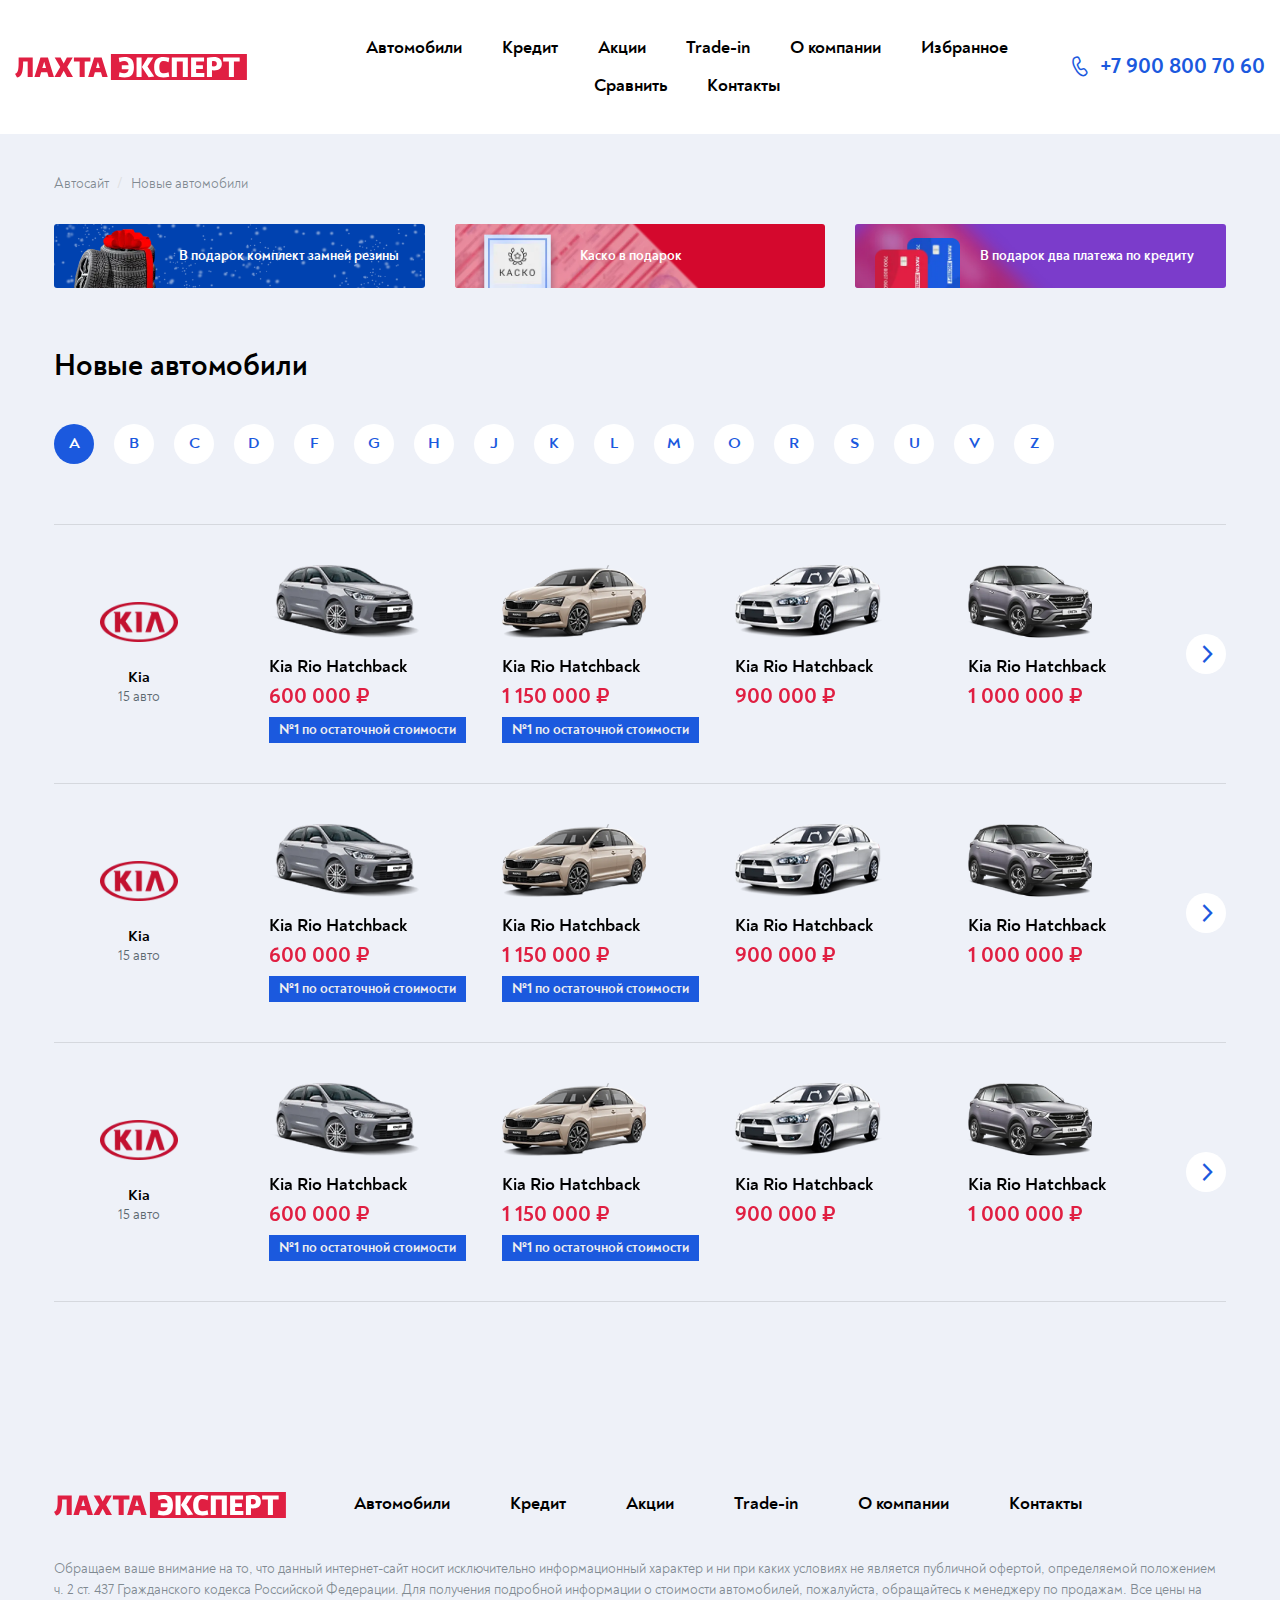
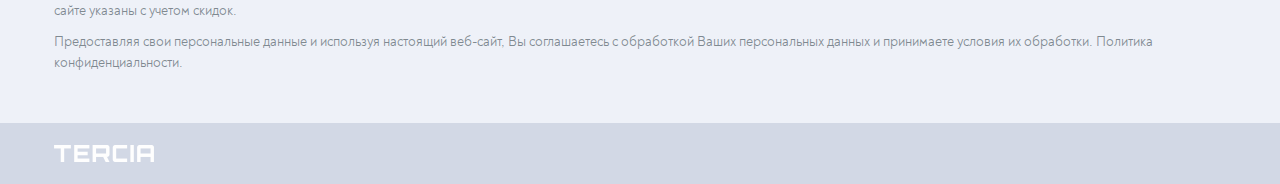
==== commit cab5f7a5: "Add files via upload" ====
--- a/brands.html
+++ b/brands.html
@@ -6,7 +6,7 @@
 	<meta charset="UTF-8">
 	<meta name="format-detection" content="telephone=no">
 	<!-- <style>body{opacity: 0;}</style> -->
-	<link rel="stylesheet" href="css/style.min.css?_v=20250130034325">
+	<link rel="stylesheet" href="css/style.min.css?_v=20250131023401">
 	<link rel="shortcut icon" href="favicon.ico">
 	<!-- <meta name="robots" content="noindex, nofollow"> -->
 	<meta name="viewport" content="width=device-width, initial-scale=1.0">
@@ -31,388 +31,433 @@
 											<span class="_icon-arrow"></span>
 										</a>
 										<div class="menu__sublink sublink-menu">
+											<div class="sublink-menu__top">
+												<div class="sublink-menu__container">
+													<div class="sublink-menu__buttons">
+														<div class="sublink-menu__back _icon-arrow">Назад</div>
+														<div class="sublink-menu__close _icon-close"></div>
+													</div>
+												</div>
+											</div>
 											<div class="sublink-menu__contents">
-												<div class="sublink-menu__top">
-													<div class="sublink-menu__container">
-														<div class="sublink-menu__buttons">
-															<div class="sublink-menu__back _icon-arrow">Назад</div>
-															<div class="sublink-menu__close _icon-close"></div>
-														</div>
-														<div class="sublink-menu__navigation toggle-navigation">
-															<div data-id="3" class="toggle-navigation__title _active">
-																Новые автомобили
-															</div>
-															<div class="toggle-navigation__toggle">
-																<input type="checkbox" name="toggle" class="toggle-navigation__button">
-															</div>
-															<div data-id="4" class="toggle-navigation__title">
-																Автомобили с пробегом
-															</div>
-														</div>
-													</div>
-												</div>
-												<div class="sublink-menu__content">
-													<div class="sublink-menu__container">
-														<div data-id="3" class="sublink-menu__body toggle-content">
-															<div class="sublink-menu__brands">
-																<div class="brands__body">
-																	<div class="brands__column">
-																		<a href="#" class="brands__item">
-																			<div class="brands__image">
-																				<picture><source srcset="img/brands/chevrolet.webp" type="image/webp"><img loading="lazy" src="img/brands/chevrolet.png" alt=""></picture>
-																			</div>
-																			<div class="brands__titles">
-																				<div class="brands__title">Chevrolet</div>
-																				<div class="brands__subtitle">15 авто</div>
-																			</div>
-																		</a>
+												<div data-tabs class="sublink-menu__tabs">
+													<div class="sublink-menu__close _icon-close"></div>
+													<nav data-tabs-titles class="sublink-menu__navigation toggle-navigation">
+														<button type="button" class="toggle-navigation__title _tab-active">Новые
+															автомобили</button>
+														<button type="button" class="toggle-navigation__toggle">
+															<input type="checkbox" name="toggle" class="toggle-navigation__button">
+														</button>
+														<button type="button" class="toggle-navigation__title">Автомобили с
+															пробегом</button>
+													</nav>
+													<div data-tabs-body class="sublink-menu__content">
+														<div class="sublink-menu__body">
+															<div class="sublink-menu__container">
+																<div class="sublink-menu__brands">
+																	<div class="brands__body">
+																		<div class="brands__column">
+																			<a href="#" class="brands__item">
+																				<div class="brands__image">
+																					<picture><source srcset="img/brands/chevrolet.webp" type="image/webp"><img loading="lazy" src="img/brands/chevrolet.png" alt=""></picture>
+																				</div>
+																				<div class="brands__titles">
+																					<div class="brands__title">Chevrolet
+																					</div>
+																					<div class="brands__subtitle">15 авто
+																					</div>
+																				</div>
+																			</a>
+																		</div>
+																		<div class="brands__column">
+																			<a href="#" class="brands__item">
+																				<div class="brands__image">
+																					<picture><source srcset="img/brands/hyundai.webp" type="image/webp"><img loading="lazy" src="img/brands/hyundai.png" alt=""></picture>
+																				</div>
+																				<div class="brands__titles">
+																					<div class="brands__title">Hyundai</div>
+																					<div class="brands__subtitle">15 авто
+																					</div>
+																				</div>
+																			</a>
+																		</div>
+																		<div class="brands__column">
+																			<a href="#" class="brands__item">
+																				<div class="brands__image">
+																					<picture><source srcset="img/brands/volkswagen.webp" type="image/webp"><img loading="lazy" src="img/brands/volkswagen.png" alt=""></picture>
+																				</div>
+																				<div class="brands__titles">
+																					<div class="brands__title">Volkswagen
+																					</div>
+																					<div class="brands__subtitle">15 авто
+																					</div>
+																				</div>
+																			</a>
+																		</div>
+																		<div class="brands__column">
+																			<a href="#" class="brands__item">
+																				<div class="brands__image">
+																					<picture><source srcset="img/brands/FAW.webp" type="image/webp"><img loading="lazy" src="img/brands/FAW.png" alt=""></picture>
+																				</div>
+																				<div class="brands__titles">
+																					<div class="brands__title">FAW</div>
+																					<div class="brands__subtitle">15 авто
+																					</div>
+																				</div>
+																			</a>
+																		</div>
+																		<div class="brands__column">
+																			<a href="#" class="brands__item">
+																				<div class="brands__image">
+																					<picture><source srcset="img/brands/nissan.webp" type="image/webp"><img loading="lazy" src="img/brands/nissan.png" alt=""></picture>
+																				</div>
+																				<div class="brands__titles">
+																					<div class="brands__title">Nissan</div>
+																					<div class="brands__subtitle">15 авто
+																					</div>
+																				</div>
+																			</a>
+																		</div>
+																		<div class="brands__column">
+																			<a href="#" class="brands__item">
+																				<div class="brands__image">
+																					<picture><source srcset="img/brands/kia.webp" type="image/webp"><img loading="lazy" src="img/brands/kia.png" alt=""></picture>
+																				</div>
+																				<div class="brands__titles">
+																					<div class="brands__title">Kia</div>
+																					<div class="brands__subtitle">15 авто
+																					</div>
+																				</div>
+																			</a>
+																		</div>
+																		<div class="brands__column">
+																			<a href="#" class="brands__item">
+																				<div class="brands__image">
+																					<picture><source srcset="img/brands/lada.webp" type="image/webp"><img loading="lazy" src="img/brands/lada.png" alt=""></picture>
+																				</div>
+																				<div class="brands__titles">
+																					<div class="brands__title">Lada</div>
+																					<div class="brands__subtitle">15 авто
+																					</div>
+																				</div>
+																			</a>
+																		</div>
+																		<div class="brands__column">
+																			<a href="#" class="brands__item">
+																				<div class="brands__image">
+																					<picture><source srcset="img/brands/skoda.webp" type="image/webp"><img loading="lazy" src="img/brands/skoda.png" alt=""></picture>
+																				</div>
+																				<div class="brands__titles">
+																					<div class="brands__title">Skoda</div>
+																					<div class="brands__subtitle">15 авто
+																					</div>
+																				</div>
+																			</a>
+																		</div>
+																		<div class="brands__column">
+																			<a href="#" class="brands__item">
+																				<div class="brands__image">
+																					<picture><source srcset="img/brands/renault.webp" type="image/webp"><img loading="lazy" src="img/brands/renault.png" alt=""></picture>
+																				</div>
+																				<div class="brands__titles">
+																					<div class="brands__title">Renault</div>
+																					<div class="brands__subtitle">15 авто
+																					</div>
+																				</div>
+																			</a>
+																		</div>
+																		<div class="brands__column">
+																			<a href="#" class="brands__item">
+																				<div class="brands__image">
+																					<picture><source srcset="img/brands/chevrolet.webp" type="image/webp"><img loading="lazy" src="img/brands/chevrolet.png" alt=""></picture>
+																				</div>
+																				<div class="brands__titles">
+																					<div class="brands__title">Chevrolet
+																					</div>
+																					<div class="brands__subtitle">15 авто
+																					</div>
+																				</div>
+																			</a>
+																		</div>
+																		<div class="brands__column">
+																			<a href="#" class="brands__item">
+																				<div class="brands__image">
+																					<picture><source srcset="img/brands/hyundai.webp" type="image/webp"><img loading="lazy" src="img/brands/hyundai.png" alt=""></picture>
+																				</div>
+																				<div class="brands__titles">
+																					<div class="brands__title">Hyundai</div>
+																					<div class="brands__subtitle">15 авто
+																					</div>
+																				</div>
+																			</a>
+																		</div>
+																		<div class="brands__column">
+																			<a href="#" class="brands__item">
+																				<div class="brands__image">
+																					<picture><source srcset="img/brands/volkswagen.webp" type="image/webp"><img loading="lazy" src="img/brands/volkswagen.png" alt=""></picture>
+																				</div>
+																				<div class="brands__titles">
+																					<div class="brands__title">Volkswagen
+																					</div>
+																					<div class="brands__subtitle">15 авто
+																					</div>
+																				</div>
+																			</a>
+																		</div>
+																		<div class="brands__column">
+																			<a href="#" class="brands__item">
+																				<div class="brands__image">
+																					<picture><source srcset="img/brands/FAW.webp" type="image/webp"><img loading="lazy" src="img/brands/FAW.png" alt=""></picture>
+																				</div>
+																				<div class="brands__titles">
+																					<div class="brands__title">FAW</div>
+																					<div class="brands__subtitle">15 авто
+																					</div>
+																				</div>
+																			</a>
+																		</div>
+																		<div class="brands__column">
+																			<a href="#" class="brands__item">
+																				<div class="brands__image">
+																					<picture><source srcset="img/brands/nissan.webp" type="image/webp"><img loading="lazy" src="img/brands/nissan.png" alt=""></picture>
+																				</div>
+																				<div class="brands__titles">
+																					<div class="brands__title">Nissan</div>
+																					<div class="brands__subtitle">15 авто
+																					</div>
+																				</div>
+																			</a>
+																		</div>
 																	</div>
-																	<div class="brands__column">
-																		<a href="#" class="brands__item">
-																			<div class="brands__image">
-																				<picture><source srcset="img/brands/hyundai.webp" type="image/webp"><img loading="lazy" src="img/brands/hyundai.png" alt=""></picture>
-																			</div>
-																			<div class="brands__titles">
-																				<div class="brands__title">Hyundai</div>
-																				<div class="brands__subtitle">15 авто</div>
-																			</div>
-																		</a>
-																	</div>
-																	<div class="brands__column">
-																		<a href="#" class="brands__item">
-																			<div class="brands__image">
-																				<picture><source srcset="img/brands/volkswagen.webp" type="image/webp"><img loading="lazy" src="img/brands/volkswagen.png" alt=""></picture>
-																			</div>
-																			<div class="brands__titles">
-																				<div class="brands__title">Volkswagen</div>
-																				<div class="brands__subtitle">15 авто</div>
-																			</div>
-																		</a>
-																	</div>
-																	<div class="brands__column">
-																		<a href="#" class="brands__item">
-																			<div class="brands__image">
-																				<picture><source srcset="img/brands/FAW.webp" type="image/webp"><img loading="lazy" src="img/brands/FAW.png" alt=""></picture>
-																			</div>
-																			<div class="brands__titles">
-																				<div class="brands__title">FAW</div>
-																				<div class="brands__subtitle">15 авто</div>
-																			</div>
-																		</a>
-																	</div>
-																	<div class="brands__column">
-																		<a href="#" class="brands__item">
-																			<div class="brands__image">
-																				<picture><source srcset="img/brands/nissan.webp" type="image/webp"><img loading="lazy" src="img/brands/nissan.png" alt=""></picture>
-																			</div>
-																			<div class="brands__titles">
-																				<div class="brands__title">Nissan</div>
-																				<div class="brands__subtitle">15 авто</div>
-																			</div>
-																		</a>
-																	</div>
-																	<div class="brands__column">
-																		<a href="#" class="brands__item">
-																			<div class="brands__image">
-																				<picture><source srcset="img/brands/kia.webp" type="image/webp"><img loading="lazy" src="img/brands/kia.png" alt=""></picture>
-																			</div>
-																			<div class="brands__titles">
-																				<div class="brands__title">Kia</div>
-																				<div class="brands__subtitle">15 авто</div>
-																			</div>
-																		</a>
-																	</div>
-																	<div class="brands__column">
-																		<a href="#" class="brands__item">
-																			<div class="brands__image">
-																				<picture><source srcset="img/brands/lada.webp" type="image/webp"><img loading="lazy" src="img/brands/lada.png" alt=""></picture>
-																			</div>
-																			<div class="brands__titles">
-																				<div class="brands__title">Lada</div>
-																				<div class="brands__subtitle">15 авто</div>
-																			</div>
-																		</a>
-																	</div>
-																	<div class="brands__column">
-																		<a href="#" class="brands__item">
-																			<div class="brands__image">
-																				<picture><source srcset="img/brands/skoda.webp" type="image/webp"><img loading="lazy" src="img/brands/skoda.png" alt=""></picture>
-																			</div>
-																			<div class="brands__titles">
-																				<div class="brands__title">Skoda</div>
-																				<div class="brands__subtitle">15 авто</div>
-																			</div>
-																		</a>
-																	</div>
-																	<div class="brands__column">
-																		<a href="#" class="brands__item">
-																			<div class="brands__image">
-																				<picture><source srcset="img/brands/renault.webp" type="image/webp"><img loading="lazy" src="img/brands/renault.png" alt=""></picture>
-																			</div>
-																			<div class="brands__titles">
-																				<div class="brands__title">Renault</div>
-																				<div class="brands__subtitle">15 авто</div>
-																			</div>
-																		</a>
-																	</div>
-																	<div class="brands__column">
-																		<a href="#" class="brands__item">
-																			<div class="brands__image">
-																				<picture><source srcset="img/brands/chevrolet.webp" type="image/webp"><img loading="lazy" src="img/brands/chevrolet.png" alt=""></picture>
-																			</div>
-																			<div class="brands__titles">
-																				<div class="brands__title">Chevrolet</div>
-																				<div class="brands__subtitle">15 авто</div>
-																			</div>
-																		</a>
-																	</div>
-																	<div class="brands__column">
-																		<a href="#" class="brands__item">
-																			<div class="brands__image">
-																				<picture><source srcset="img/brands/hyundai.webp" type="image/webp"><img loading="lazy" src="img/brands/hyundai.png" alt=""></picture>
-																			</div>
-																			<div class="brands__titles">
-																				<div class="brands__title">Hyundai</div>
-																				<div class="brands__subtitle">15 авто</div>
-																			</div>
-																		</a>
-																	</div>
-																	<div class="brands__column">
-																		<a href="#" class="brands__item">
-																			<div class="brands__image">
-																				<picture><source srcset="img/brands/volkswagen.webp" type="image/webp"><img loading="lazy" src="img/brands/volkswagen.png" alt=""></picture>
-																			</div>
-																			<div class="brands__titles">
-																				<div class="brands__title">Volkswagen</div>
-																				<div class="brands__subtitle">15 авто</div>
-																			</div>
-																		</a>
-																	</div>
-																	<div class="brands__column">
-																		<a href="#" class="brands__item">
-																			<div class="brands__image">
-																				<picture><source srcset="img/brands/FAW.webp" type="image/webp"><img loading="lazy" src="img/brands/FAW.png" alt=""></picture>
-																			</div>
-																			<div class="brands__titles">
-																				<div class="brands__title">FAW</div>
-																				<div class="brands__subtitle">15 авто</div>
-																			</div>
-																		</a>
-																	</div>
-																	<div class="brands__column">
-																		<a href="#" class="brands__item">
-																			<div class="brands__image">
-																				<picture><source srcset="img/brands/nissan.webp" type="image/webp"><img loading="lazy" src="img/brands/nissan.png" alt=""></picture>
-																			</div>
-																			<div class="brands__titles">
-																				<div class="brands__title">Nissan</div>
-																				<div class="brands__subtitle">15 авто</div>
-																			</div>
-																		</a>
-																	</div>
-																</div>
-															</div>
-														</div>
-														<div data-id="4" class="sublink-menu__body toggle-content hidden">
-															<div class="sublink-menu__brands">
-																<div class="brands__body">
-																	<div class="brands__column">
-																		<a href="#" class="brands__item">
-																			<div class="brands__image">
-																				<picture><source srcset="img/brands/chevrolet.webp" type="image/webp"><img loading="lazy" src="img/brands/chevrolet.png" alt=""></picture>
-																			</div>
-																			<div class="brands__titles">
-																				<div class="brands__title">Chevrolet</div>
-																				<div class="brands__subtitle">15 авто</div>
-																			</div>
-																		</a>
-																	</div>
-																	<div class="brands__column">
-																		<a href="#" class="brands__item">
-																			<div class="brands__image">
-																				<picture><source srcset="img/brands/hyundai.webp" type="image/webp"><img loading="lazy" src="img/brands/hyundai.png" alt=""></picture>
-																			</div>
-																			<div class="brands__titles">
-																				<div class="brands__title">Hyundai</div>
-																				<div class="brands__subtitle">15 авто</div>
-																			</div>
-																		</a>
-																	</div>
-																	<div class="brands__column">
-																		<a href="#" class="brands__item">
-																			<div class="brands__image">
-																				<picture><source srcset="img/brands/volkswagen.webp" type="image/webp"><img loading="lazy" src="img/brands/volkswagen.png" alt=""></picture>
-																			</div>
-																			<div class="brands__titles">
-																				<div class="brands__title">Volkswagen</div>
-																				<div class="brands__subtitle">15 авто</div>
-																			</div>
-																		</a>
-																	</div>
-																	<div class="brands__column">
-																		<a href="#" class="brands__item">
-																			<div class="brands__image">
-																				<picture><source srcset="img/brands/FAW.webp" type="image/webp"><img loading="lazy" src="img/brands/FAW.png" alt=""></picture>
-																			</div>
-																			<div class="brands__titles">
-																				<div class="brands__title">FAW</div>
-																				<div class="brands__subtitle">15 авто</div>
-																			</div>
-																		</a>
-																	</div>
-																	<div class="brands__column">
-																		<a href="#" class="brands__item">
-																			<div class="brands__image">
-																				<picture><source srcset="img/brands/nissan.webp" type="image/webp"><img loading="lazy" src="img/brands/nissan.png" alt=""></picture>
-																			</div>
-																			<div class="brands__titles">
-																				<div class="brands__title">Nissan</div>
-																				<div class="brands__subtitle">15 авто</div>
-																			</div>
-																		</a>
-																	</div>
-																	<div class="brands__column">
-																		<a href="#" class="brands__item">
-																			<div class="brands__image">
-																				<picture><source srcset="img/brands/kia.webp" type="image/webp"><img loading="lazy" src="img/brands/kia.png" alt=""></picture>
-																			</div>
-																			<div class="brands__titles">
-																				<div class="brands__title">Kia</div>
-																				<div class="brands__subtitle">15 авто</div>
-																			</div>
-																		</a>
-																	</div>
-																	<div class="brands__column">
-																		<a href="#" class="brands__item">
-																			<div class="brands__image">
-																				<picture><source srcset="img/brands/lada.webp" type="image/webp"><img loading="lazy" src="img/brands/lada.png" alt=""></picture>
-																			</div>
-																			<div class="brands__titles">
-																				<div class="brands__title">Lada</div>
-																				<div class="brands__subtitle">15 авто</div>
-																			</div>
-																		</a>
-																	</div>
-																	<div class="brands__column">
-																		<a href="#" class="brands__item">
-																			<div class="brands__image">
-																				<picture><source srcset="img/brands/skoda.webp" type="image/webp"><img loading="lazy" src="img/brands/skoda.png" alt=""></picture>
-																			</div>
-																			<div class="brands__titles">
-																				<div class="brands__title">Skoda</div>
-																				<div class="brands__subtitle">15 авто</div>
-																			</div>
-																		</a>
-																	</div>
-																	<div class="brands__column">
-																		<a href="#" class="brands__item">
-																			<div class="brands__image">
-																				<picture><source srcset="img/brands/renault.webp" type="image/webp"><img loading="lazy" src="img/brands/renault.png" alt=""></picture>
-																			</div>
-																			<div class="brands__titles">
-																				<div class="brands__title">Renault</div>
-																				<div class="brands__subtitle">15 авто</div>
-																			</div>
-																		</a>
-																	</div>
-																	<div class="brands__column">
-																		<a href="#" class="brands__item">
-																			<div class="brands__image">
-																				<picture><source srcset="img/brands/chevrolet.webp" type="image/webp"><img loading="lazy" src="img/brands/chevrolet.png" alt=""></picture>
-																			</div>
-																			<div class="brands__titles">
-																				<div class="brands__title">Chevrolet</div>
-																				<div class="brands__subtitle">15 авто</div>
-																			</div>
-																		</a>
-																	</div>
-																	<div class="brands__column">
-																		<a href="#" class="brands__item">
-																			<div class="brands__image">
-																				<picture><source srcset="img/brands/hyundai.webp" type="image/webp"><img loading="lazy" src="img/brands/hyundai.png" alt=""></picture>
-																			</div>
-																			<div class="brands__titles">
-																				<div class="brands__title">Hyundai</div>
-																				<div class="brands__subtitle">15 авто</div>
-																			</div>
-																		</a>
-																	</div>
-																	<div class="brands__column">
-																		<a href="#" class="brands__item">
-																			<div class="brands__image">
-																				<picture><source srcset="img/brands/volkswagen.webp" type="image/webp"><img loading="lazy" src="img/brands/volkswagen.png" alt=""></picture>
-																			</div>
-																			<div class="brands__titles">
-																				<div class="brands__title">Volkswagen</div>
-																				<div class="brands__subtitle">15 авто</div>
-																			</div>
-																		</a>
-																	</div>
-																	<div class="brands__column">
-																		<a href="#" class="brands__item">
-																			<div class="brands__image">
-																				<picture><source srcset="img/brands/FAW.webp" type="image/webp"><img loading="lazy" src="img/brands/FAW.png" alt=""></picture>
-																			</div>
-																			<div class="brands__titles">
-																				<div class="brands__title">FAW</div>
-																				<div class="brands__subtitle">15 авто</div>
-																			</div>
-																		</a>
-																	</div>
-																	<div class="brands__column">
-																		<a href="#" class="brands__item">
-																			<div class="brands__image">
-																				<picture><source srcset="img/brands/nissan.webp" type="image/webp"><img loading="lazy" src="img/brands/nissan.png" alt=""></picture>
-																			</div>
-																			<div class="brands__titles">
-																				<div class="brands__title">Nissan</div>
-																				<div class="brands__subtitle">15 авто</div>
-																			</div>
-																		</a>
-																	</div>
-																	<div class="brands__column">
-																		<a href="#" class="brands__item">
-																			<div class="brands__image">
-																				<picture><source srcset="img/brands/kia.webp" type="image/webp"><img loading="lazy" src="img/brands/kia.png" alt=""></picture>
-																			</div>
-																			<div class="brands__titles">
-																				<div class="brands__title">Kia</div>
-																				<div class="brands__subtitle">15 авто</div>
-																			</div>
-																		</a>
-																	</div>
-																	<div class="brands__column">
-																		<a href="#" class="brands__item">
-																			<div class="brands__image">
-																				<picture><source srcset="img/brands/volkswagen.webp" type="image/webp"><img loading="lazy" src="img/brands/volkswagen.png" alt=""></picture>
-																			</div>
-																			<div class="brands__titles">
-																				<div class="brands__title">Volkswagen</div>
-																				<div class="brands__subtitle">15 авто</div>
-																			</div>
-																		</a>
-																	</div>
-																	<div class="brands__column">
-																		<a href="#" class="brands__item">
-																			<div class="brands__image">
-																				<picture><source srcset="img/brands/FAW.webp" type="image/webp"><img loading="lazy" src="img/brands/FAW.png" alt=""></picture>
-																			</div>
-																			<div class="brands__titles">
-																				<div class="brands__title">FAW</div>
-																				<div class="brands__subtitle">15 авто</div>
-																			</div>
-																		</a>
-																	</div>
-																	<div class="brands__column">
-																		<a href="#" class="brands__item">
-																			<div class="brands__image">
-																				<picture><source srcset="img/brands/skoda.webp" type="image/webp"><img loading="lazy" src="img/brands/skoda.png" alt=""></picture>
-																			</div>
-																			<div class="brands__titles">
-																				<div class="brands__title">Skoda</div>
-																				<div class="brands__subtitle">15 авто</div>
-																			</div>
-																		</a>
+																</div>
+															</div>
+														</div>
+														<div class="sublink-menu__body toggle-content"></div>
+														<div class="sublink-menu__body">
+															<div class="sublink-menu__container">
+																<div class="sublink-menu__brands">
+																	<div class="brands__body">
+																		<div class="brands__column">
+																			<a href="#" class="brands__item">
+																				<div class="brands__image">
+																					<picture><source srcset="img/brands/chevrolet.webp" type="image/webp"><img loading="lazy" src="img/brands/chevrolet.png" alt=""></picture>
+																				</div>
+																				<div class="brands__titles">
+																					<div class="brands__title">Chevrolet
+																					</div>
+																					<div class="brands__subtitle">15 авто
+																					</div>
+																				</div>
+																			</a>
+																		</div>
+																		<div class="brands__column">
+																			<a href="#" class="brands__item">
+																				<div class="brands__image">
+																					<picture><source srcset="img/brands/hyundai.webp" type="image/webp"><img loading="lazy" src="img/brands/hyundai.png" alt=""></picture>
+																				</div>
+																				<div class="brands__titles">
+																					<div class="brands__title">Hyundai</div>
+																					<div class="brands__subtitle">15 авто
+																					</div>
+																				</div>
+																			</a>
+																		</div>
+																		<div class="brands__column">
+																			<a href="#" class="brands__item">
+																				<div class="brands__image">
+																					<picture><source srcset="img/brands/volkswagen.webp" type="image/webp"><img loading="lazy" src="img/brands/volkswagen.png" alt=""></picture>
+																				</div>
+																				<div class="brands__titles">
+																					<div class="brands__title">Volkswagen
+																					</div>
+																					<div class="brands__subtitle">15 авто
+																					</div>
+																				</div>
+																			</a>
+																		</div>
+																		<div class="brands__column">
+																			<a href="#" class="brands__item">
+																				<div class="brands__image">
+																					<picture><source srcset="img/brands/FAW.webp" type="image/webp"><img loading="lazy" src="img/brands/FAW.png" alt=""></picture>
+																				</div>
+																				<div class="brands__titles">
+																					<div class="brands__title">FAW</div>
+																					<div class="brands__subtitle">15 авто
+																					</div>
+																				</div>
+																			</a>
+																		</div>
+																		<div class="brands__column">
+																			<a href="#" class="brands__item">
+																				<div class="brands__image">
+																					<picture><source srcset="img/brands/nissan.webp" type="image/webp"><img loading="lazy" src="img/brands/nissan.png" alt=""></picture>
+																				</div>
+																				<div class="brands__titles">
+																					<div class="brands__title">Nissan</div>
+																					<div class="brands__subtitle">15 авто
+																					</div>
+																				</div>
+																			</a>
+																		</div>
+																		<div class="brands__column">
+																			<a href="#" class="brands__item">
+																				<div class="brands__image">
+																					<picture><source srcset="img/brands/kia.webp" type="image/webp"><img loading="lazy" src="img/brands/kia.png" alt=""></picture>
+																				</div>
+																				<div class="brands__titles">
+																					<div class="brands__title">Kia</div>
+																					<div class="brands__subtitle">15 авто
+																					</div>
+																				</div>
+																			</a>
+																		</div>
+																		<div class="brands__column">
+																			<a href="#" class="brands__item">
+																				<div class="brands__image">
+																					<picture><source srcset="img/brands/lada.webp" type="image/webp"><img loading="lazy" src="img/brands/lada.png" alt=""></picture>
+																				</div>
+																				<div class="brands__titles">
+																					<div class="brands__title">Lada</div>
+																					<div class="brands__subtitle">15 авто
+																					</div>
+																				</div>
+																			</a>
+																		</div>
+																		<div class="brands__column">
+																			<a href="#" class="brands__item">
+																				<div class="brands__image">
+																					<picture><source srcset="img/brands/skoda.webp" type="image/webp"><img loading="lazy" src="img/brands/skoda.png" alt=""></picture>
+																				</div>
+																				<div class="brands__titles">
+																					<div class="brands__title">Skoda</div>
+																					<div class="brands__subtitle">15 авто
+																					</div>
+																				</div>
+																			</a>
+																		</div>
+																		<div class="brands__column">
+																			<a href="#" class="brands__item">
+																				<div class="brands__image">
+																					<picture><source srcset="img/brands/renault.webp" type="image/webp"><img loading="lazy" src="img/brands/renault.png" alt=""></picture>
+																				</div>
+																				<div class="brands__titles">
+																					<div class="brands__title">Renault</div>
+																					<div class="brands__subtitle">15 авто
+																					</div>
+																				</div>
+																			</a>
+																		</div>
+																		<div class="brands__column">
+																			<a href="#" class="brands__item">
+																				<div class="brands__image">
+																					<picture><source srcset="img/brands/chevrolet.webp" type="image/webp"><img loading="lazy" src="img/brands/chevrolet.png" alt=""></picture>
+																				</div>
+																				<div class="brands__titles">
+																					<div class="brands__title">Chevrolet
+																					</div>
+																					<div class="brands__subtitle">15 авто
+																					</div>
+																				</div>
+																			</a>
+																		</div>
+																		<div class="brands__column">
+																			<a href="#" class="brands__item">
+																				<div class="brands__image">
+																					<picture><source srcset="img/brands/hyundai.webp" type="image/webp"><img loading="lazy" src="img/brands/hyundai.png" alt=""></picture>
+																				</div>
+																				<div class="brands__titles">
+																					<div class="brands__title">Hyundai</div>
+																					<div class="brands__subtitle">15 авто
+																					</div>
+																				</div>
+																			</a>
+																		</div>
+																		<div class="brands__column">
+																			<a href="#" class="brands__item">
+																				<div class="brands__image">
+																					<picture><source srcset="img/brands/volkswagen.webp" type="image/webp"><img loading="lazy" src="img/brands/volkswagen.png" alt=""></picture>
+																				</div>
+																				<div class="brands__titles">
+																					<div class="brands__title">Volkswagen
+																					</div>
+																					<div class="brands__subtitle">15 авто
+																					</div>
+																				</div>
+																			</a>
+																		</div>
+																		<div class="brands__column">
+																			<a href="#" class="brands__item">
+																				<div class="brands__image">
+																					<picture><source srcset="img/brands/FAW.webp" type="image/webp"><img loading="lazy" src="img/brands/FAW.png" alt=""></picture>
+																				</div>
+																				<div class="brands__titles">
+																					<div class="brands__title">FAW</div>
+																					<div class="brands__subtitle">15 авто
+																					</div>
+																				</div>
+																			</a>
+																		</div>
+																		<div class="brands__column">
+																			<a href="#" class="brands__item">
+																				<div class="brands__image">
+																					<picture><source srcset="img/brands/nissan.webp" type="image/webp"><img loading="lazy" src="img/brands/nissan.png" alt=""></picture>
+																				</div>
+																				<div class="brands__titles">
+																					<div class="brands__title">Nissan</div>
+																					<div class="brands__subtitle">15 авто
+																					</div>
+																				</div>
+																			</a>
+																		</div>
+																		<div class="brands__column">
+																			<a href="#" class="brands__item">
+																				<div class="brands__image">
+																					<picture><source srcset="img/brands/kia.webp" type="image/webp"><img loading="lazy" src="img/brands/kia.png" alt=""></picture>
+																				</div>
+																				<div class="brands__titles">
+																					<div class="brands__title">Kia</div>
+																					<div class="brands__subtitle">15 авто
+																					</div>
+																				</div>
+																			</a>
+																		</div>
+																		<div class="brands__column">
+																			<a href="#" class="brands__item">
+																				<div class="brands__image">
+																					<picture><source srcset="img/brands/volkswagen.webp" type="image/webp"><img loading="lazy" src="img/brands/volkswagen.png" alt=""></picture>
+																				</div>
+																				<div class="brands__titles">
+																					<div class="brands__title">Volkswagen
+																					</div>
+																					<div class="brands__subtitle">15 авто
+																					</div>
+																				</div>
+																			</a>
+																		</div>
+																		<div class="brands__column">
+																			<a href="#" class="brands__item">
+																				<div class="brands__image">
+																					<picture><source srcset="img/brands/FAW.webp" type="image/webp"><img loading="lazy" src="img/brands/FAW.png" alt=""></picture>
+																				</div>
+																				<div class="brands__titles">
+																					<div class="brands__title">FAW</div>
+																					<div class="brands__subtitle">15 авто
+																					</div>
+																				</div>
+																			</a>
+																		</div>
+																		<div class="brands__column">
+																			<a href="#" class="brands__item">
+																				<div class="brands__image">
+																					<picture><source srcset="img/brands/skoda.webp" type="image/webp"><img loading="lazy" src="img/brands/skoda.png" alt=""></picture>
+																				</div>
+																				<div class="brands__titles">
+																					<div class="brands__title">Skoda</div>
+																					<div class="brands__subtitle">15 авто
+																					</div>
+																				</div>
+																			</a>
+																		</div>
 																	</div>
 																</div>
 															</div>
@@ -1353,7 +1398,7 @@
 			</div>
 		</footer>
 	</div>
-	<script src="js/app.min.js?_v=20250130034325"></script>
+	<script src="js/app.min.js?_v=20250131023401"></script>
 </body>
 
 </html>--- a/css/style.min.css
+++ b/css/style.min.css
@@ -1 +1 @@
-@charset "UTF-8";@font-face{font-family:DINPro;font-display:swap;src:url(../fonts/DINPro-Bold.woff2) format("woff2"),url(../fonts/DINPro-Bold.woff) format("woff");font-weight:700;font-style:normal}@font-face{font-family:icons;font-display:swap;src:url(../fonts/icons.woff2) format("woff2"),url(../fonts/icons.woff) format("woff");font-weight:400;font-style:normal}@font-face{font-family:Foros;font-display:swap;src:url(../fonts/Foros-Bold.woff2) format("woff2"),url(../fonts/Foros-Bold.woff) format("woff");font-weight:700;font-style:normal}@font-face{font-family:Noah;font-display:swap;src:url(../fonts/Noah-Regular.woff2) format("woff2"),url(../fonts/Noah-Regular.woff) format("woff");font-weight:400;font-style:normal}@font-face{font-family:Noah;font-display:swap;src:url(../fonts/Noah-Bold.woff2) format("woff2"),url(../fonts/Noah-Bold.woff) format("woff");font-weight:700;font-style:normal}[class*=_icon-]:before{font-family:icons;font-style:normal;font-weight:400;font-variant:normal;text-transform:none;line-height:1;-webkit-font-smoothing:antialiased;-moz-osx-font-smoothing:grayscale}[class*=_icon-]:before{display:block}._icon-star-active:before{content:"\e913"}._icon-question:before{content:"\e914"}._icon-percent:before{content:"\e912"}._icon-check-2:before{content:"\e900"}._icon-update:before{content:"\e901"}._icon-play:before{content:"\e902"}._icon-reviews-star:before{content:"\e903"}._icon-favorites:before{content:"\e904"}._icon-list:before{content:"\e905"}._icon-grid:before{content:"\e906"}._icon-trophy:before{content:"\e907"}._icon-warnings:before{content:"\e908"}._icon-share:before{content:"\e909"}._icon-star:before{content:"\e90a"}._icon-check:before{content:"\e90b"}._icon-close:before{content:"\e90c"}._icon-search:before{content:"\e90d"}._icon-arrow:before{content:"\e90e"}._icon-youtube:before{content:"\e90f"}._icon-image:before{content:"\e910"}._icon-phone:before{content:"\e911"}*{padding:0;margin:0;border:0}*,:after,:before{-webkit-box-sizing:border-box;box-sizing:border-box}body,html{height:100%;min-width:320px}body{color:#000;line-height:1.2;font-family:Noah,sans-serif;font-size:14px;-ms-text-size-adjust:100%;-moz-text-size-adjust:100%;-webkit-text-size-adjust:100%;-webkit-font-smoothing:antialiased;-moz-osx-font-smoothing:grayscale}button,input,textarea{outline:0;font-family:Noah,sans-serif;font-size:inherit}button{cursor:pointer;color:inherit;background-color:inherit}a{color:inherit}a:link,a:visited{text-decoration:none}a:hover{text-decoration:none}ul li{list-style:none}img{vertical-align:top}h1,h2,h3,h4,h5,h6{font-weight:inherit;font-size:inherit}body{background:#eef1f8}.lock body{overflow:hidden;-ms-touch-action:none;touch-action:none}.wrapper{min-height:100%;display:-webkit-box;display:-ms-flexbox;display:flex;-webkit-box-orient:vertical;-webkit-box-direction:normal;-ms-flex-direction:column;flex-direction:column;overflow:hidden}.wrapper>main{-webkit-box-flex:1;-ms-flex:1 1 auto;flex:1 1 auto}.wrapper>*{min-width:0}[class*=__container]{max-width:73.25rem;-webkit-box-sizing:content-box;box-sizing:content-box;margin:0 auto;padding:0 .9375rem}.button-blue{position:relative;display:-webkit-box;display:-ms-flexbox;display:flex;-webkit-box-pack:center;-ms-flex-pack:center;justify-content:center;-webkit-box-align:center;-ms-flex-align:center;align-items:center;font-weight:700;font-size:14px;line-height:143%;text-align:center;color:#efefef;padding:6px 15px;background:#1b59de;-webkit-transition:all .3s ease 0s;-o-transition:all .3s ease 0s;transition:all .3s ease 0s}.button-blue span::before{position:absolute;right:18px;top:50%;-webkit-transform:translate(0,-50%);-ms-transform:translate(0,-50%);transform:translate(0,-50%);font-size:24px;color:#fff}.button-blue::after{content:"";position:absolute;top:0;left:0;width:100%;height:100%;opacity:0;background:rgba(255,255,255,.2);-webkit-transition:all .3s ease 0s;-o-transition:all .3s ease 0s;transition:all .3s ease 0s}.button-blue:hover::after{content:"";opacity:1}.button-blue.disabled{pointer-events:none;opacity:.1}.button-red{position:relative;display:-webkit-box;display:-ms-flexbox;display:flex;-webkit-box-pack:center;-ms-flex-pack:center;justify-content:center;-webkit-box-align:center;-ms-flex-align:center;align-items:center;font-weight:700;font-size:14px;line-height:143%;text-align:center;color:#efefef;padding:6px 15px;background:#e01f42;-webkit-transition:all .3s ease 0s;-o-transition:all .3s ease 0s;transition:all .3s ease 0s}.button-red::after{content:"";position:absolute;top:0;left:0;width:100%;height:100%;opacity:0;background:rgba(255,255,255,.2);-webkit-transition:all .3s ease 0s;-o-transition:all .3s ease 0s;transition:all .3s ease 0s}.button-red:hover::after{content:"";opacity:1}.button-grey{pointer-events:none;position:relative;display:-webkit-box;display:-ms-flexbox;display:flex;-webkit-box-pack:center;-ms-flex-pack:center;justify-content:center;-webkit-box-align:center;-ms-flex-align:center;align-items:center;font-weight:700;font-size:18px;line-height:133%;text-align:center;padding:6px 15px;background:#eef1f8}.checkbox{position:relative}.checkbox:hover .checkbox__tippy{opacity:1}.checkbox__input{position:absolute;width:0;height:0;opacity:0}.checkbox__input:hover+.checkbox__label .checkbox__icon{border:1px solid #1b59de}.checkbox__input:checked+.checkbox__label .checkbox__icon{border:1px solid #1b59de;background:#1b59de}.checkbox__input._form-error+.checkbox__label .checkbox__icon{border:1px solid #e01f42}.checkbox__input:checked+.checkbox__label .checkbox__icon::before{opacity:1}.checkbox__label{position:relative;cursor:pointer;display:-webkit-box;display:-ms-flexbox;display:flex}.checkbox__icon{display:-webkit-box;display:-ms-flexbox;display:flex;-webkit-box-pack:center;-ms-flex-pack:center;justify-content:center;-webkit-box-align:center;-ms-flex-align:center;align-items:center;-webkit-box-flex:0;-ms-flex:0 0 22px;flex:0 0 22px;height:22px;width:22px;border:1px solid rgba(90,103,110,.4);background:#fff;-webkit-transition:all .3s ease 0s;-o-transition:all .3s ease 0s;transition:all .3s ease 0s;margin:1px 10px 0 0}.checkbox__icon::before{-webkit-transition:all .3s ease 0s;-o-transition:all .3s ease 0s;transition:all .3s ease 0s;font-size:13px;color:#fff;opacity:0}.checkbox__text{display:-webkit-box;display:-ms-flexbox;display:flex;-webkit-box-orient:vertical;-webkit-box-direction:normal;-ms-flex-direction:column;flex-direction:column;font-weight:400;font-size:14px;line-height:143%;color:#5a676e}.checkbox__text a{color:#1b59de;-webkit-transition:all .3s ease 0s;-o-transition:all .3s ease 0s;transition:all .3s ease 0s}.checkbox__text a:hover{color:#0042b0}.checkbox__tippy{cursor:pointer;-webkit-transition:all .3s ease 0s;-o-transition:all .3s ease 0s;transition:all .3s ease 0s;position:absolute;top:100%;left:-30px;padding:2px 10px;font-weight:700;font-size:14px;line-height:143%;color:#fff;z-index:10;opacity:0;background:rgba(90,103,110,.8)}.checkbox__tippy:hover{background:#5a676e}.options{display:-webkit-box;display:-ms-flexbox;display:flex;height:100%}.options__item{-webkit-box-flex:0;-ms-flex:0 1 50%;flex:0 1 50%}.options__input{width:0;height:0;opacity:0;position:absolute}.options__input:checked+.options__label{border:1px solid #1b59de;color:#1b59de}.options__label{cursor:pointer;display:-webkit-box;display:-ms-flexbox;display:flex;width:100%;border:1px solid rgba(90,103,110,.4);padding:10px 15px;font-weight:400;font-size:16px;line-height:137%}.select{position:relative}.select__menu{position:relative}.select__menu._active .select__arrow{-webkit-transform:rotate(180deg);-ms-transform:rotate(180deg);transform:rotate(180deg)}.select__menu._active .select__body{display:block}.select__btn{position:relative;cursor:pointer}.select__btntext{position:relative;display:-webkit-box;display:-ms-flexbox;display:flex;-webkit-box-pack:justify;-ms-flex-pack:justify;justify-content:space-between;-webkit-box-align:center;-ms-flex-align:center;align-items:center;border:1px solid rgba(90,103,110,.4);padding:10px 15px;font-weight:400;font-size:16px;line-height:137%}.select__btntext input{pointer-events:none;width:100%;margin:0 10px 0 0}.select__btntext input::-webkit-input-placeholder{color:#000}.select__btntext input::-moz-placeholder{color:#000}.select__btntext input:-ms-input-placeholder{color:#000}.select__btntext input::-ms-input-placeholder{color:#000}.select__btntext input::placeholder{color:#000}.select__btntext._form-error{border:1px solid #e01f42}.select__btntext label{pointer-events:none;white-space:nowrap;position:absolute;top:50%;-webkit-transform:translate(0,-50%);-ms-transform:translate(0,-50%);transform:translate(0,-50%);left:15px;width:calc(100% - 30px);height:auto;font-weight:400;font-size:16px;line-height:137%;overflow:auto;-ms-overflow-style:none;scrollbar-width:none}.select__btntext label::-webkit-scrollbar{display:none}.select__btntext label span{color:#e01f42}.select__btntext.filled{border:1px solid #1b59de}.select__btntext.filled .select__arrow::before{color:#1b59de}.select__btntext.filled input{color:#1b59de}.select__btntext.filled label{opacity:0;pointer-events:none}.select__arrow{cursor:pointer;-webkit-transition:all .3s ease 0s;-o-transition:all .3s ease 0s;transition:all .3s ease 0s}.select__arrow::before{font-size:10px;color:rgba(90,103,110,.5)}.select__body{outline:0;display:none;position:absolute;top:100%;left:0;width:100%;z-index:5;margin:8px 0 0 0}.select__options{overflow:auto;-ms-overflow-style:none;scrollbar-width:none}.select__options::-webkit-scrollbar{display:none}.select__option{cursor:pointer;padding:8px 0;-webkit-transition:all .3s ease 0s;-o-transition:all .3s ease 0s;transition:all .3s ease 0s;display:block;font-weight:400;font-size:16px;line-height:137%}.select__option:hover .select__option-text{color:#1b59de}.select__option._active{display:none}.top-select{display:none}.top-select__title{font-weight:400;font-size:16px;line-height:137%}.top-select__title.strong{font-weight:700;text-align:center}.top-select__close{cursor:pointer;font-weight:700;font-size:16px;line-height:137%;text-align:right;color:#1b59de;margin:0 0 0 10px}.top-select__close::before{width:24px;height:24px;display:-webkit-box;display:-ms-flexbox;display:flex;-webkit-box-pack:center;-ms-flex-pack:center;justify-content:center;-webkit-box-align:center;-ms-flex-align:center;align-items:center;font-size:24px;color:#1b59de}.top-select__delete{font-weight:700;font-size:16px;line-height:137%;color:#e01f42;margin:0 10px 0 0}.rating{display:-webkit-box;display:-ms-flexbox;display:flex;-ms-flex-wrap:wrap;flex-wrap:wrap;width:108px;height:20px}.rating__body{display:inline-block;position:relative;width:108px;height:20px}.rating__body .rating-input{display:none}.rating__line{position:absolute;width:108px;height:20px;top:0;left:0;background:url(../img/icons/rating.svg) 0 0 no-repeat;background-size:100% 100%}.rating__activeline{position:absolute;width:0;height:20px;top:0;left:0;background:url(../img/icons/rating_active.svg) 0 0 no-repeat;z-index:2}.rating__stars{width:100%;display:-webkit-box;display:-ms-flexbox;display:flex;position:absolute;width:100%;height:100%;top:0;left:0}.rating__star{-webkit-box-flex:0;-ms-flex:0 0 20%;flex:0 0 20%;height:100%;opacity:0}.quantity{width:100%;height:65px;display:-webkit-box;display:-ms-flexbox;display:flex;border:1px solid rgba(90,103,110,.4);background:#fff}.quantity__button{-webkit-box-flex:0;-ms-flex:0 0 65px;flex:0 0 65px;position:relative;cursor:pointer}.quantity__button::after,.quantity__button::before{content:"";position:absolute;top:50%;left:50%;-webkit-transition:all .3s ease 0s;-o-transition:all .3s ease 0s;transition:all .3s ease 0s;margin:0 0 0 -10px;background-color:rgba(90,103,110,.75);width:23px;height:1px}.quantity__button_plus::before{margin:0 0 0 -10px;-webkit-transform:rotate(-90deg);-ms-transform:rotate(-90deg);transform:rotate(-90deg)}.quantity__button_plus::after{margin:0 0 0 -10px}.quantity__input{-webkit-box-flex:1;-ms-flex:1 1 auto;flex:1 1 auto}.quantity__input input{border:none!important;height:63px}body::after{content:"";background:#061d45;position:fixed;width:100%;height:100%;top:0;left:0;opacity:0;-webkit-transition:opacity .8s ease 0s;-o-transition:opacity .8s ease 0s;transition:opacity .8s ease 0s;pointer-events:none;z-index:149}.popup-show body::after{opacity:1}.popup{position:fixed;top:0;left:0;bottom:0;right:0;-webkit-transition:visibility .8s ease 0s;-o-transition:visibility .8s ease 0s;transition:visibility .8s ease 0s;visibility:hidden;pointer-events:none}.popup_show{z-index:150;visibility:visible;overflow:auto;pointer-events:auto}.popup_show .popup__content{visibility:visible;-webkit-transform:scale(1);-ms-transform:scale(1);transform:scale(1)}.popup__wrapper{display:-webkit-box;display:-ms-flexbox;display:flex;-webkit-box-orient:vertical;-webkit-box-direction:normal;-ms-flex-direction:column;flex-direction:column;-webkit-box-align:center;-ms-flex-align:center;align-items:center;min-height:100%;-webkit-box-flex:1;-ms-flex:1 1 auto;flex:1 1 auto;width:100%;display:flex;-webkit-box-pack:center;-ms-flex-pack:center;justify-content:center;align-items:center}.popup__content{visibility:hidden;-webkit-transform:scale(0);-ms-transform:scale(0);transform:scale(0);-webkit-transition:-webkit-transform .3s ease 0s;transition:-webkit-transform .3s ease 0s;-o-transition:transform .3s ease 0s;transition:transform .3s ease 0s;transition:transform .3s ease 0s,-webkit-transform .3s ease 0s;width:100%;max-width:100%}.lock .popup__content{visibility:visible}.popup__close{position:absolute;top:20px;right:30px;width:24px;height:24px;cursor:pointer;background:0 0}.popup__close::before{font-size:24px;color:#fff}.popup__sliders{-webkit-box-flex:1;-ms-flex:1 1 auto;flex:1 1 auto;min-width:0;margin:0 0 15px 0;display:-webkit-box;display:-ms-flexbox;display:flex;-webkit-box-align:center;-ms-flex-align:center;align-items:center}.popup__sliders .images-product__thumbs{margin:10px 0 0 130px}.popup__sliders .images-product__popup-slider{margin:0 130px}.popup__images{min-width:0}.popup__body{display:-webkit-box;display:-ms-flexbox;display:flex;min-width:0;height:100%}.popup__desc{-webkit-box-flex:0;-ms-flex:0 0 350px;flex:0 0 350px}.desc-popup__content{background:#fff;height:100%;padding:74px 30px}.desc-popup__content h3{margin:0 0 20px 0}.desc-popup__close{position:absolute;top:20px;right:30px;width:24px;height:24px;cursor:pointer;background:0 0}.desc-popup__close::before{font-size:24px;color:#e01f42}.desc-popup__price{font-weight:700;font-size:38px;line-height:116%;color:#333;margin:0 0 30px 0}.desc-popup__lists{padding:0 0 30px 0;margin:-6px 0}.desc-popup__list{display:-webkit-box;display:-ms-flexbox;display:flex;padding:6px 0}.desc-popup__title{-webkit-box-flex:0;-ms-flex:0 0 115px;flex:0 0 115px;font-weight:400;font-size:14px;line-height:143%;color:rgba(90,103,110,.75);margin:0 0 15px 0}.desc-popup__subtitle{-webkit-box-flex:0;-ms-flex:0 1 155px;flex:0 1 155px;font-weight:400;font-size:14px;line-height:143%}.desc-popup__buttons{margin:-5px 0}.desc-popup__button{width:100%;font-weight:700;font-size:18px;line-height:133%;text-align:center;margin:5px 0;padding:15px}.images-product__popup-thumb .thumb__slide:nth-child(n+7){display:block}.spollers__item{margin:0 0 35px 0}.spollers__item:last-child{margin:0}.spollers__titles{margin:0 0 15px 0}.spollers__title{-webkit-transition:all .3s ease 0s;-o-transition:all .3s ease 0s;transition:all .3s ease 0s}._spoller-active .spollers__title{color:#1b59de}.spollers__arrow{display:none;font-weight:400;font-size:14px;line-height:143%;text-align:right;color:#5a676e;-webkit-box-align:center;-ms-flex-align:center;align-items:center;-webkit-box-pack:end;-ms-flex-pack:end;justify-content:flex-end;-webkit-box-orient:horizontal;-webkit-box-direction:reverse;-ms-flex-direction:row-reverse;flex-direction:row-reverse;margin:0 0 0 10px;-webkit-transition:all .3s ease 0s;-o-transition:all .3s ease 0s;transition:all .3s ease 0s}.spollers__arrow::before{font-size:10px;color:rgba(27,89,222,.5);margin:0 0 0 10px;-webkit-transition:all .3s ease 0s;-o-transition:all .3s ease 0s;transition:all .3s ease 0s}._spoller-active .spollers__arrow::before{-webkit-transform:rotate(-180deg);-ms-transform:rotate(-180deg);transform:rotate(-180deg)}.spollers__content{margin:-7px 0}.spollers__rows{display:-webkit-box;display:-ms-flexbox;display:flex;-webkit-box-pack:justify;-ms-flex-pack:justify;justify-content:space-between;padding:7px 0}.spollers__row{-webkit-box-flex:0;-ms-flex:0 0 50%;flex:0 0 50%}.spollers__name{font-weight:400;font-size:16px;line-height:137%;color:rgba(90,103,110,.75)}.spollers__subname{font-weight:400;font-size:16px;line-height:137%;margin:0 0 0 10px}.spollers__icon{-webkit-box-flex:0;-ms-flex:0 0 24px;flex:0 0 24px;width:24px;height:24px;display:-webkit-box;display:-ms-flexbox;display:flex;-webkit-box-pack:center;-ms-flex-pack:center;justify-content:center;-webkit-box-align:center;-ms-flex-align:center;align-items:center;margin:0 0 0 10px}.spollers__icon::before{font-size:11px;color:#1b59de}.spollers__icon._icon-close::before{color:#e01f42}[data-showmore-button] span:last-child{display:none}._showmore-active [data-showmore-button] span{display:none}._showmore-active [data-showmore-button] span:last-child{display:-webkit-box;display:-ms-flexbox;display:flex}h1{font-weight:700;font-size:30px;line-height:120%}.h1{font-weight:700;font-size:30px;line-height:120%}h2{font-weight:700;font-size:38px;line-height:116%}h3{font-weight:700;font-size:22px;line-height:127%}.title{font-weight:700;font-size:18px;line-height:133%;-webkit-transition:all .3s ease 0s;-o-transition:all .3s ease 0s;transition:all .3s ease 0s}.title:hover{color:#1b59de}.subtitle{font-weight:400;font-size:14px;line-height:143%;color:#333}.toggle-navigation{display:-webkit-box;display:-ms-flexbox;display:flex;-ms-flex-wrap:nowrap;flex-wrap:nowrap;-webkit-box-align:center;-ms-flex-align:center;align-items:center;overflow:auto;-ms-overflow-style:none;scrollbar-width:none}.toggle-navigation::-webkit-scrollbar{display:none}.toggle-navigation__title{pointer-events:none;white-space:nowrap;font-weight:700;font-size:22px;line-height:127%;color:rgba(51,51,51,.5);-webkit-transition:all .3s ease 0s;-o-transition:all .3s ease 0s;transition:all .3s ease 0s}.toggle-navigation__title._active{color:#000}.toggle-navigation__toggle{margin:0 10px}.toggle-navigation__button{position:relative;width:28px;height:16px;margin:0;vertical-align:top;background:0 0;background:#1b59de;border-radius:18px;outline:0;cursor:pointer;-webkit-appearance:none;-moz-appearance:none;appearance:none;-webkit-transition:all .3s cubic-bezier(.2,.85,.32,1.2);-o-transition:all .3s cubic-bezier(.2,.85,.32,1.2);transition:all .3s cubic-bezier(.2,.85,.32,1.2)}.toggle-navigation__button::after{content:"";position:absolute;left:0;top:0;margin:4px 0 4px 5px;width:12px;height:12px;background-color:#fff;border-radius:50%;-webkit-transform:translate(-3px,-2px);-ms-transform:translate(-3px,-2px);transform:translate(-3px,-2px);-webkit-transition:all .3s cubic-bezier(.2,.85,.32,1.2);-o-transition:all .3s cubic-bezier(.2,.85,.32,1.2);transition:all .3s cubic-bezier(.2,.85,.32,1.2)}.toggle-navigation__button:checked::after{content:"";-webkit-transform:translate(calc(100% - 3px),-2px);-ms-transform:translate(calc(100% - 3px),-2px);transform:translate(calc(100% - 3px),-2px)}.toggle-content.hidden{display:none}.navigation-filter{position:relative;overflow:hidden;-webkit-box-flex:1;-ms-flex:1 1 auto;flex:1 1 auto}.navigation-filter::after{content:"";position:absolute;right:-180px;top:0;height:100%;width:244px;-webkit-filter:blur(10px);filter:blur(10px);background:-webkit-gradient(linear,left top,right top,from(#fff),to(rgba(255,255,255,0)));background:-o-linear-gradient(left,#fff 0,rgba(255,255,255,0) 100%);background:linear-gradient(90deg,#fff 0,rgba(255,255,255,0) 100%)}.navigation-filter__titles{display:-webkit-box;display:-ms-flexbox;display:flex;-ms-flex-wrap:wrap;flex-wrap:wrap;margin:-10px}.navigation-filter__titles.scroll{margin:0;-ms-flex-wrap:nowrap;flex-wrap:nowrap;overflow:auto;-ms-overflow-style:none;scrollbar-width:none}.navigation-filter__titles.scroll::-webkit-scrollbar{display:none}.navigation-filter__titles.scroll .navigation-filter__title{padding:0;margin:0 10px 0 0}.navigation-filter__titles.scroll .navigation-filter__title:last-child{margin:0}.navigation-filter__titles.scroll .navigation-filter__title span{font-weight:400;background:#eef1f8;width:auto;height:auto;border-radius:0;padding:5px 20px;-webkit-box-flex:0;-ms-flex:0 0 auto;flex:0 0 auto;color:#000}.navigation-filter__titles.scroll .navigation-filter__title._active span{color:#fff;background:#1b59de}.navigation-filter__title{padding:10px}.navigation-filter__title span{width:40px;height:40px;border-radius:50%;-webkit-box-flex:0;-ms-flex:0 0 40px;flex:0 0 40px;cursor:pointer;white-space:nowrap;display:-webkit-box;display:-ms-flexbox;display:flex;-webkit-box-pack:center;-ms-flex-pack:center;justify-content:center;-webkit-box-align:center;-ms-flex-align:center;align-items:center;font-weight:700;font-size:16px;line-height:137%;text-align:center;background:#fff;-webkit-transition:all .3s ease 0s;-o-transition:all .3s ease 0s;transition:all .3s ease 0s;padding:10px;color:#1b59de}.navigation-filter__title:hover span{background:#dae1f0}.navigation-filter__title._active span{color:#fff;background:#1b59de}.filter-column._hide{display:none}.prices__old-price{white-space:nowrap;font-weight:700;font-size:14px;line-height:143%;color:#333}.prices__price{white-space:nowrap;font-weight:700;font-size:22px;line-height:127%;color:#e01f42}.top{display:-webkit-box;display:-ms-flexbox;display:flex;-webkit-box-align:end;-ms-flex-align:end;align-items:flex-end;-webkit-box-pack:justify;-ms-flex-pack:justify;justify-content:space-between;margin:0 0 50px 0}.top__link{font-weight:700;font-size:16px;line-height:137%;color:#1b59de;margin:0 0 0 30px;-webkit-transition:all .3s ease 0s;-o-transition:all .3s ease 0s;transition:all .3s ease 0s}.top__link:hover{color:#0042b0}.right-top{display:-webkit-box;display:-ms-flexbox;display:flex;-webkit-box-align:end;-ms-flex-align:end;align-items:flex-end;margin:0 -36px;padding:0 0 0 30px}.right-top__column{display:-webkit-box;display:-ms-flexbox;display:flex;-ms-flex-wrap:wrap;flex-wrap:wrap;-webkit-box-align:center;-ms-flex-align:center;align-items:center;padding:0 36px}.right-top__title{font-weight:700;font-size:38px;line-height:116%;color:#1b59de;margin:0 15px 0 0}.right-top__subtitle{font-weight:700;font-size:15px;color:#1b59de;max-width:150px}.right-top__image-title{font-weight:400;font-size:15px;color:#5a676e;margin:0 10px 0 0}.right-top__image img{height:24px;width:auto}.pagination{display:-webkit-box;display:-ms-flexbox;display:flex;-webkit-box-pack:center;-ms-flex-pack:center;justify-content:center;-webkit-box-align:center;-ms-flex-align:center;align-items:center;position:relative;margin:25px 0 0 0}.pagination .swiper-pagination-bullet{-webkit-box-flex:0;-ms-flex:0 0 12px;flex:0 0 12px;margin:0 10px 0 0;position:relative;-webkit-transition:all .3s ease 0s;-o-transition:all .3s ease 0s;transition:all .3s ease 0s;background:rgba(27,89,222,.2);height:12px;border-radius:50%;cursor:pointer}.pagination .swiper-pagination-bullet:last-child{margin:0}.pagination .swiper-pagination-bullet-active{background:#1b59de}.breadcrambs{padding:40px 0 30px 0}.breadcrambs__content ul{display:inline;-ms-flex-wrap:nowrap;flex-wrap:nowrap}.breadcrambs__content ul li{display:inline}.breadcrambs__content ul li:last-child{pointer-events:none;color:#5a676e}.breadcrambs__content ul li a{-webkit-transition:all .3s ease 0s;-o-transition:all .3s ease 0s;transition:all .3s ease 0s;font-weight:400;font-size:14px;line-height:143%;color:#5a676e}.breadcrambs__content ul li a span{margin:0 5px;color:#ddd;-webkit-transition:all .3s ease 0s;-o-transition:all .3s ease 0s;transition:all .3s ease 0s}.breadcrambs__content ul li a:hover{color:#1b59de}.presents{padding:0 0 60px 0}.presents__body{margin:-15px;display:-webkit-box;display:-ms-flexbox;display:flex;-ms-flex-wrap:wrap;flex-wrap:wrap}.presents__column{-webkit-box-flex:0;-ms-flex:0 1 33.3333%;flex:0 1 33.3333%;padding:15px}.presents__item{position:relative;border-radius:3px;height:100%;display:-webkit-box;display:-ms-flexbox;display:flex;-webkit-box-align:center;-ms-flex-align:center;align-items:center;overflow:hidden;padding:0 20px 0 20px}.presents__item span{position:relative;z-index:10;font-weight:700;font-size:14px;line-height:143%;color:#fff;padding:10px 0 10px 0}.presents__bg{position:absolute;top:0;left:0;width:100%;height:100%;-o-object-fit:cover;object-fit:cover}.presents__image{position:relative;z-index:10;-webkit-box-flex:0;-ms-flex:0 0 85px;flex:0 0 85px;margin:0 20px -10px 0;padding:5px 0 0 0;display:-webkit-box;display:-ms-flexbox;display:flex;-webkit-box-orient:vertical;-webkit-box-direction:normal;-ms-flex-direction:column;flex-direction:column;-webkit-box-pack:end;-ms-flex-pack:end;justify-content:flex-end}.presents__image.presents-rubber{margin:0 20px -20px 0}.presents__image.presents-insurance{margin:0 20px -20px 0}.presents__image img{max-width:100%;max-height:100%}.consultant{padding:70px 0 30px 0}.consultant.hidden{display:none}.consultant__container{max-width:970px}.consultant__content{display:-webkit-box;display:-ms-flexbox;display:flex;position:relative;background:#0042b0}.consultant__bg{position:absolute;top:0;left:0;width:100%;height:100%;-o-object-fit:cover;object-fit:cover}.consultant__close{cursor:pointer;position:absolute;right:10px;top:12px;z-index:10}.consultant__close::before{font-size:12px;color:#fff}.consultant__body{position:relative;z-index:10;display:-webkit-box;display:-ms-flexbox;display:flex;-webkit-box-align:center;-ms-flex-align:center;align-items:center;width:100%;padding:10px 40px 10px 15px}.consultant__image{display:-webkit-box;display:-ms-flexbox;display:flex;-webkit-box-orient:vertical;-webkit-box-direction:normal;-ms-flex-direction:column;flex-direction:column;-webkit-box-pack:end;-ms-flex-pack:end;justify-content:flex-end;-webkit-box-flex:0;-ms-flex:0 0 176px;flex:0 0 176px;margin:-70px 0 0 0}.consultant__image img{width:100%;height:auto}.consultant__image-mob{display:none}.consultant__center{-webkit-box-flex:1;-ms-flex:1 1 auto;flex:1 1 auto;display:-webkit-box;display:-ms-flexbox;display:flex;-webkit-box-align:center;-ms-flex-align:center;align-items:center;margin:0 15px 0 0}.consultant__titles{-webkit-box-flex:1;-ms-flex:1 1 200px;flex:1 1 200px}.consultant__cars-titles{-webkit-box-flex:0;-ms-flex:0 1 125px;flex:0 1 125px}.consultant__title{font-weight:700;font-size:16px;line-height:137%;color:#fff;margin:0 0 2px 0}.consultant__subtitle{font-weight:400;font-size:12px;line-height:133%;color:rgba(255,255,255,.75)}.consultant__cars{-webkit-box-flex:1;-ms-flex:1 1 auto;flex:1 1 auto;display:-webkit-box;display:-ms-flexbox;display:flex;-webkit-box-align:center;-ms-flex-align:center;align-items:center;margin:0 0 0 33px}.consultant__cars img{max-width:123px;height:auto;margin:0 22px 0 0}.consultant__price{font-weight:700;font-size:14px;line-height:143%;color:rgba(255,255,255,.75)}.consultant__button{background:#fff;color:#1b59de;padding:15px}.banner{position:relative;background:#0042b0}.banner__bg{position:absolute;top:0;left:0;width:100%;height:100%;-o-object-fit:cover;object-fit:cover;z-index:2}.banner__bg-2{position:absolute;top:0;left:0;width:100%;height:100%;-o-object-fit:cover;object-fit:cover;z-index:1}.banner__image{position:absolute;bottom:0;left:45%;-webkit-transform:translate(-50%,0);-ms-transform:translate(-50%,0);transform:translate(-50%,0);top:30px;height:calc(100% - 30px);z-index:3}.banner__image img{height:100%;width:auto}.banner__container{position:relative}.banner__content{position:relative;z-index:10;display:-webkit-box;display:-ms-flexbox;display:flex;-webkit-box-align:center;-ms-flex-align:center;align-items:center;-webkit-box-pack:justify;-ms-flex-pack:justify;justify-content:space-between;padding:53px 0 95px 0;min-height:383px}.banner__content p{max-width:248px;font-weight:700;font-size:18px;line-height:133%;color:#fff;margin:23px 0 0 0}.banner__left{-webkit-box-flex:0;-ms-flex:0 1 364px;flex:0 1 364px}.banner__title{background:#1b59de;font-weight:700;font-size:38px;line-height:116%;color:#fff;padding:12px 20px 16px 20px;margin:0 0 22px 0}.banner__list ul{margin:-6px 0}.banner__list ul li{padding:6px 0;display:-webkit-box;display:-ms-flexbox;display:flex;-webkit-box-align:center;-ms-flex-align:center;align-items:center}.banner__list ul li span{font-weight:700;font-size:18px;line-height:133%;color:#fff}.banner__icon{display:-webkit-box;display:-ms-flexbox;display:flex;-webkit-box-pack:center;-ms-flex-pack:center;justify-content:center;-webkit-box-align:center;-ms-flex-align:center;align-items:center;margin:0 10px 0 0;-webkit-box-flex:0;-ms-flex:0 0 24px;flex:0 0 24px;width:24px;height:24px;border-radius:50%;background:rgba(255,255,255,.1)}.banner__icon::before{font-size:10px;color:#fff}.banner__right{display:-webkit-box;display:-ms-flexbox;display:flex;-webkit-box-orient:vertical;-webkit-box-direction:normal;-ms-flex-direction:column;flex-direction:column;-webkit-box-align:end;-ms-flex-align:end;align-items:flex-end;-webkit-box-flex:0;-ms-flex:0 1 323px;flex:0 1 323px;margin:0 0 0 20px}.banner__items{max-width:206px}.banner__percent{font-weight:700;font-size:22px;line-height:127%;color:#fff}.banner__percent span{font-size:130px;line-height:62%;margin:0 5px}.banner__button{width:100%;font-size:18px;line-height:133%;padding:10px 33px;margin:10px 0 0 0}.trade-in .step-credit__content{-webkit-box-pack:center;-ms-flex-pack:center;justify-content:center}.trade-in .select__btntext{height:65px}.trade-in .credit__step-3 .step-credit__forms-tabs{display:block;margin:-8px -15px}.trade-in .credit__step-1 .step-credit__forms-tabs{display:-webkit-box;display:-ms-flexbox;display:flex;-ms-flex-wrap:wrap;flex-wrap:wrap}.trade-in .credit__step-1 .step-credit__forms-tabs .forms-tabs__inputs{-webkit-box-flex:1;-ms-flex:1 1 50%;flex:1 1 50%}.trade-in .credit__step-1 .step-credit__forms-tabs .forms-tabs__inputs:nth-child(1){-webkit-box-flex:1;-ms-flex:1 1 100%;flex:1 1 100%}.trade-in .credit__step-1 .step-credit__forms-tabs .forms-tabs__inputs:nth-child(2){-webkit-box-flex:1;-ms-flex:1 1 100%;flex:1 1 100%}.trade-in .credit__step-2 .step-credit__buttons{margin:80px 0 0 0}.trade-in .credit__step-1 .step-credit__buttons{margin:40px 15px 0 45px}.trade-in .banner__button{margin:64px 0 0 0;width:calc(100% - 34px)}.header{position:fixed;top:0;left:0;width:100%;height:auto;z-index:50;-webkit-transition:all .3s ease 0s;-o-transition:all .3s ease 0s;transition:all .3s ease 0s;background-color:#fff}.header._header-scroll{-webkit-box-shadow:5px 5px 15px 0 rgba(113,123,138,.45),-1px -1px 5px 0 rgba(147,164,188,.35);box-shadow:5px 5px 15px 0 rgba(113,123,138,.45),-1px -1px 5px 0 rgba(147,164,188,.35)}.menu-open .header{background-color:#eef1f8}.header.header-comparision{-webkit-box-shadow:5px 5px 15px 0 rgba(113,123,138,.45),-1px -1px 5px 0 rgba(147,164,188,.35);box-shadow:5px 5px 15px 0 rgba(113,123,138,.45),-1px -1px 5px 0 rgba(147,164,188,.35)}.header.header-comparision .header__content{padding:10px 0}.header__container{max-width:1807px}.header__content{display:-webkit-box;display:-ms-flexbox;display:flex;-webkit-box-pack:justify;-ms-flex-pack:justify;justify-content:space-between;-webkit-box-align:center;-ms-flex-align:center;align-items:center;padding:36px 0}.header__logo{margin:0 88px 0 0}.header__logo img{height:26px;width:auto}.header__body{-webkit-box-flex:1;-ms-flex:1 1 auto;flex:1 1 auto;display:-webkit-box;display:-ms-flexbox;display:flex;-webkit-box-align:center;-ms-flex-align:center;align-items:center;-webkit-box-pack:justify;-ms-flex-pack:justify;justify-content:space-between}.header__menu{display:-webkit-box;display:-ms-flexbox;display:flex;-webkit-box-flex:1;-ms-flex:1 1 auto;flex:1 1 auto;margin:0 30px 0 0}.header__contacts{-webkit-box-flex:0;-ms-flex:0 1 auto;flex:0 1 auto}.header__contacts a{display:-webkit-box;display:-ms-flexbox;display:flex;-webkit-box-align:center;-ms-flex-align:center;align-items:center;white-space:nowrap;font-weight:700;font-size:22px;line-height:127%;color:#1b59de;-webkit-transition:all .3s ease 0s;-o-transition:all .3s ease 0s;transition:all .3s ease 0s}.header__contacts a::before{width:24px;height:24px;display:-webkit-box;display:-ms-flexbox;display:flex;-webkit-box-pack:center;-ms-flex-pack:center;justify-content:center;-webkit-box-align:center;-ms-flex-align:center;align-items:center;font-size:22px;color:#1b59de;margin:-1px 8px 0 0;-webkit-transition:all .3s ease 0s;-o-transition:all .3s ease 0s;transition:all .3s ease 0s}.header__contacts a :hover{color:#0042b0}.header__contacts a :hover::before{color:#0042b0}.menu__body ul{display:-webkit-box;display:-ms-flexbox;display:flex;-ms-flex-wrap:wrap;flex-wrap:wrap;-webkit-box-pack:center;-ms-flex-pack:center;justify-content:center;margin:-7px -30px}.menu__body ul li{padding:7px 30px}.menu__body ul li._active .sublink-menu{left:0}.menu__body ul li a{display:-webkit-box;display:-ms-flexbox;display:flex;-webkit-box-align:center;-ms-flex-align:center;align-items:center;white-space:nowrap;font-weight:700;font-size:18px;line-height:133%;-webkit-transition:all .3s ease 0s;-o-transition:all .3s ease 0s;transition:all .3s ease 0s}.menu__body ul li a span{display:-webkit-box;display:-ms-flexbox;display:flex;display:none;width:24px;height:24px;-webkit-box-pack:center;-ms-flex-pack:center;justify-content:center;-webkit-box-align:center;-ms-flex-align:center;align-items:center;font-size:14px;color:#1b59de;-webkit-transition:all .3s ease 0s;-o-transition:all .3s ease 0s;transition:all .3s ease 0s;-webkit-transform:rotate(-90deg);-ms-transform:rotate(-90deg);transform:rotate(-90deg)}.menu__body ul li a .count{background:rgba(90,103,110,.2);margin:0 0 0 5px;padding:2px 5px;font-weight:700;font-size:14px;line-height:120%;color:#5a676e}.menu__body ul li a:hover{color:#1b59de}.menu__body ul li a:hover::before{color:#0042b0}.sublink-menu{position:fixed;top:0;left:-100%;width:100%;height:100vh;-webkit-transition:left .3s ease 0s;-o-transition:left .3s ease 0s;transition:left .3s ease 0s}.sublink-menu__top{background:#eef1f8;padding:30px 24px}.sublink-menu__buttons{display:-webkit-box;display:-ms-flexbox;display:flex;-webkit-box-align:center;-ms-flex-align:center;align-items:center;-webkit-box-pack:end;-ms-flex-pack:end;justify-content:flex-end;margin:0 0 30px 0}.sublink-menu__back{cursor:pointer;display:none;-webkit-box-align:center;-ms-flex-align:center;align-items:center;font-weight:700;font-size:16px;line-height:137%;color:#1b59de;-webkit-transition:all .3s ease 0s;-o-transition:all .3s ease 0s;transition:all .3s ease 0s}.sublink-menu__back::before{margin:0 10px 0 0;-webkit-transform:rotate(90deg);-ms-transform:rotate(90deg);transform:rotate(90deg);font-size:14px;color:#1b59de;width:24px;height:24px;display:-webkit-box;display:-ms-flexbox;display:flex;-webkit-box-pack:center;-ms-flex-pack:center;justify-content:center;-webkit-box-align:center;-ms-flex-align:center;align-items:center;-webkit-transition:all .3s ease 0s;-o-transition:all .3s ease 0s;transition:all .3s ease 0s}.sublink-menu__back:hover{color:#0042b0}.sublink-menu__back:hover::before{color:#0042b0}.sublink-menu__close{display:-webkit-box;display:-ms-flexbox;display:flex;-webkit-box-pack:end;-ms-flex-pack:end;justify-content:flex-end}.sublink-menu__close::before{cursor:pointer;font-size:23px;color:#1b59de;-webkit-transition:all .3s ease 0s;-o-transition:all .3s ease 0s;transition:all .3s ease 0s}.sublink-menu__close:hover::before{color:#0042b0}.sublink-menu__content{padding:40px 24px;height:100vh;overflow:auto;-ms-overflow-style:none;scrollbar-width:none;background:#fff}.sublink-menu__content::-webkit-scrollbar{display:none}.sublink-menu__brands .brands__body{margin:-20px -5px}.sublink-menu__brands .brands__column{-webkit-box-flex:0;-ms-flex:0 1 25%;flex:0 1 25%;padding:20px 5px}.sublink-menu__brands a{-webkit-box-pack:start!important;-ms-flex-pack:start!important;justify-content:start!important;padding:0!important;border-bottom:none!important}.icon-menu{display:none}.footer__top{background:#eef1f8;padding:40px 0 50px 0}.footer__body{display:-webkit-box;display:-ms-flexbox;display:flex;-webkit-box-pack:justify;-ms-flex-pack:justify;justify-content:space-between;margin:0 0 40px 0}.footer__body ul{-webkit-box-flex:1;-ms-flex:1 1 auto;flex:1 1 auto;display:-webkit-box;display:-ms-flexbox;display:flex;-ms-flex-wrap:wrap;flex-wrap:wrap;margin:-7px -30px}.footer__body ul li{padding:7px 30px}.footer__body ul li a{font-weight:700;font-size:18px;line-height:133%;-webkit-transition:all .3s ease 0s;-o-transition:all .3s ease 0s;transition:all .3s ease 0s}.footer__body ul li a:hover{color:#1b59de}.footer__logo{margin:0 68px 0 0}.footer__logo img{height:26px;width:auto}.footer__text p{font-family:var(--font-family);font-weight:400;font-size:14px;line-height:150%;color:rgba(90,103,110,.75);margin:0 0 10px 0}.footer__text p:last-child{margin:0}.footer__bottom{background:#d2d8e5;padding:22px 0}.footer__bottom img{height:17px;width:auto}.home{background:#fff}.top-main-home{position:relative;background:#0042b0}.top-main-home__bg{position:absolute;top:0;left:0;width:100%;height:100%;-o-object-fit:cover;object-fit:cover}.top-main-home__container{position:relative;z-index:10}.top-main-home__content{display:-webkit-box;display:-ms-flexbox;display:flex;-webkit-box-align:center;-ms-flex-align:center;align-items:center;-webkit-box-pack:justify;-ms-flex-pack:justify;justify-content:space-between;min-height:383px}.top-main-home__body{position:relative;z-index:10;-webkit-box-flex:1;-ms-flex:1 1 470px;flex:1 1 470px;padding:40px 0 60px 0}.top-main-home__desc{display:-webkit-box;display:-ms-flexbox;display:flex;-webkit-box-pack:start;-ms-flex-pack:start;justify-content:start}.top-main-home__titles{margin:0 0 30px 0}.top-main-home__title{display:-webkit-box;display:-ms-flexbox;display:flex;-webkit-box-align:center;-ms-flex-align:center;align-items:center;font-weight:700;font-size:48px;line-height:108%;color:#fff;padding:12px 45px 14px 21px;background:#1b59de}.top-main-home__procent{background:#e01f42;font-weight:700;font-size:18px;line-height:133%;color:#fff;padding:9px 16px 26px 16px}.top-main-home__procent span{display:-webkit-box;display:-ms-flexbox;display:flex;font-size:100px;line-height:56%;margin:15px 0 0 0}.top-main-home__subtitle{font-weight:400;font-size:22px;line-height:127%;color:#fff;max-width:300px}.top-main-home__image{max-width:770px;position:absolute;right:0;top:0;height:100%}.top-main-home__image img{width:auto;height:100%}.bottom-main-home{padding:7px 0;background:#1b59de}.bottom-main-home__body{display:-webkit-box;display:-ms-flexbox;display:flex;-webkit-box-pack:center;-ms-flex-pack:center;justify-content:center}.bottom-main-home__column{-webkit-box-flex:1;-ms-flex:1 1 25%;flex:1 1 25%;border-left:1px solid #fff;padding:0 15px}.bottom-main-home__item{display:-webkit-box;display:-ms-flexbox;display:flex;-webkit-box-align:center;-ms-flex-align:center;align-items:center}.bottom-main-home__number{white-space:nowrap;font-weight:700;font-size:48px;line-height:117%;color:#fff;margin:0 15px 0 0}.bottom-main-home__title{font-weight:700;font-size:15px;color:#fff;max-width:100px}.brands{padding:70px 0 0 0}.brands__content{border-bottom:1px solid rgba(0,0,0,.1);padding:0 0 45px 0}.brands__body{display:-webkit-box;display:-ms-flexbox;display:flex;-ms-flex-wrap:wrap;flex-wrap:wrap;margin:-13px -30px}.brands__column{-webkit-box-flex:0;-ms-flex:0 1 16.6666%;flex:0 1 16.6666%;padding:13px 30px}.brands__item{display:-webkit-box;display:-ms-flexbox;display:flex}.brands__item:hover .brands__title{color:#1b59de}.brands__image{width:45px;height:45px;display:-webkit-box;display:-ms-flexbox;display:flex;-webkit-box-align:center;-ms-flex-align:center;align-items:center;-webkit-box-pack:center;-ms-flex-pack:center;justify-content:center;margin:0 15px 0 0}.brands__image img{max-width:100%;max-height:100%}.brands__title{font-weight:700;font-size:16px;line-height:137%;-webkit-transition:all .3s ease 0s;-o-transition:all .3s ease 0s;transition:all .3s ease 0s}.brands__subtitle{font-weight:400;font-size:16px;line-height:137%;color:#5a676e}.main-cars{padding:45px 0 100px 0}.cars__navigation{margin:0 0 45px 0}.cars__rows{display:-webkit-box;display:-ms-flexbox;display:flex}.cars__row{-webkit-box-flex:0;-ms-flex:0 1 25%;flex:0 1 25%}.cars__item{position:relative;display:-webkit-box;display:-ms-flexbox;display:flex;-webkit-box-orient:vertical;-webkit-box-direction:normal;-ms-flex-direction:column;flex-direction:column;height:100%;background:#fff;padding:35px 20px 30px 20px;overflow:hidden;border-top:1px solid #eaeaea;border-bottom:1px solid #eaeaea;border-right:1px solid #eaeaea;-webkit-transition:all .3s ease 0s;-o-transition:all .3s ease 0s;transition:all .3s ease 0s}.cars__item:hover .cars__close{opacity:1;pointer-events:auto}.cars__close{cursor:pointer;position:absolute;top:9px;right:7px;opacity:0;pointer-events:none;-webkit-transition:all .3s ease 0s;-o-transition:all .3s ease 0s;transition:all .3s ease 0s}.cars__close::before{font-size:15px;color:rgba(0,66,176,.5)}.cars__image{display:-webkit-box;display:-ms-flexbox;display:flex;-webkit-box-pack:center;-ms-flex-pack:center;justify-content:center;-webkit-box-align:center;-ms-flex-align:center;align-items:center;-webkit-box-flex:0;-ms-flex:0 0 123px;flex:0 0 123px;margin:0 0 40px 0}.cars__image img{max-height:123px;max-width:100%}.cars__desc{display:-webkit-box;display:-ms-flexbox;display:flex;-webkit-box-orient:vertical;-webkit-box-direction:normal;-ms-flex-direction:column;flex-direction:column;-webkit-box-align:start;-ms-flex-align:start;align-items:start;height:100%}.cars__percent{position:absolute;bottom:-8px;right:-9px}.cars__percent::before{font-size:120px;color:rgba(27,89,222,.1)}.cars__title{display:-webkit-box;display:-ms-flexbox;display:flex;-webkit-box-orient:vertical;-webkit-box-direction:normal;-ms-flex-direction:column;flex-direction:column;width:100%;-webkit-box-flex:1;-ms-flex:1 1 auto;flex:1 1 auto;border-bottom:1px solid rgba(0,0,0,.1);padding:0 0 15px 0;margin:0 0 15px 0}.cars__title span{font-weight:700;font-size:18px;line-height:133%;color:#e01f42}.cars__prices{margin:0 0 15px 0}.cars__pagination{display:none}.cars__column{-webkit-box-flex:0;-ms-flex:0 1 25%;flex:0 1 25%}.cars__column .cars__item{border-top:none}.cars__column .cars__prices{margin:0 0 10px 0}.cars__column .cars__button{font-weight:700;font-size:14px;line-height:143%;text-align:center;color:#efefef;padding:6px 15px;background:#1b59de}.cars__top-desc{display:-webkit-box;display:-ms-flexbox;display:flex;-webkit-box-orient:vertical;-webkit-box-direction:normal;-ms-flex-direction:column;flex-direction:column;height:100%;width:100%}.cars__benefit{font-weight:700;font-size:14px;line-height:143%;color:#333;margin:0 0 10px 0}.used-cars{background:#eef1f8;padding:50px 0 100px 0}.used-cars__top{border-bottom:1px solid rgba(90,103,110,.2);padding:0 0 35px 0;margin:0 0 45px 0}.used-cars__brands{display:-webkit-box;display:-ms-flexbox;display:flex;-ms-flex-wrap:wrap;flex-wrap:wrap;margin:-10px -15px;padding:0 0 60px 0}.used-cars__brand{-webkit-box-flex:0;-ms-flex:0 1 16.6666%;flex:0 1 16.6666%;padding:10px 15px}.used-cars__brand a{display:-webkit-box;display:-ms-flexbox;display:flex;-webkit-box-align:center;-ms-flex-align:center;align-items:center;font-weight:700;font-size:16px;line-height:137%;-webkit-transition:all .3s ease 0s;-o-transition:all .3s ease 0s;transition:all .3s ease 0s}.used-cars__brand a span{display:-webkit-box;display:-ms-flexbox;display:flex;font-weight:400;color:#5a676e;margin:0 0 0 7px}.used-cars__brand a:hover{color:#1b59de}.used-cars__column{-webkit-box-flex:0;-ms-flex:0 1 50%;flex:0 1 50%;padding:10px 15px}.used-cars__column .used-cars__item{margin:0}.used-cars__column .used-cars__desc{padding:10px 20px}.used-cars__wrapper{-webkit-box-orient:unset;-webkit-box-direction:unset;-ms-flex-direction:unset;flex-direction:unset;-ms-flex-wrap:wrap;flex-wrap:wrap;margin:-13px -15px}.used-cars__item{display:-webkit-box;display:-ms-flexbox;display:flex;height:100%;background:#fff}.used-cars__image{-webkit-box-flex:0;-ms-flex:0 1 49%;flex:0 1 49%;min-width:171px}.used-cars__image img{height:100%;width:100%;-o-object-fit:cover;object-fit:cover}.used-cars__desc{display:-webkit-box;display:-ms-flexbox;display:flex;-webkit-box-orient:vertical;-webkit-box-direction:normal;-ms-flex-direction:column;flex-direction:column;-webkit-box-align:start;-ms-flex-align:start;align-items:start;padding:20px;height:100%}.used-cars__title{-webkit-box-flex:1;-ms-flex:1 1 auto;flex:1 1 auto;color:#1b59de;margin:0 0 10px 0}.used-cars__title:hover{color:#000}.used-cars__subtitle{margin:0 0 15px 0}.used-cars__button{margin:5px 0 0 0}.used-cars__pagination{display:none}.home-operated .sales{padding:0 0 100px 0}.home-operated .right-top{-webkit-box-flex:0;-ms-flex:0 1 auto;flex:0 1 auto;padding:0 0 0 30px}.home-operated .right-top__column{-webkit-box-orient:horizontal;-webkit-box-direction:normal;-ms-flex-direction:row;flex-direction:row;-webkit-box-align:center;-ms-flex-align:center;align-items:center}.home-operated .right-top__image-title{max-width:100%;margin:0 10px 0 0}.sales{padding:70px 0 100px 0}.sales__content{display:-webkit-box;display:-ms-flexbox;display:flex;-webkit-box-orient:vertical;-webkit-box-direction:normal;-ms-flex-direction:column;flex-direction:column;margin:-18px 0}.sales__column{padding:18px 0}.sales__item{background:0 0;height:100%;display:-webkit-box;display:-ms-flexbox;display:flex;-webkit-box-orient:vertical;-webkit-box-direction:normal;-ms-flex-direction:column;flex-direction:column}.sales__image{-webkit-box-flex:0;-ms-flex:0 0 165px;flex:0 0 165px;position:relative}.sales__image::before{content:"";position:absolute;bottom:0;width:100%;height:50%;background:-webkit-gradient(linear,left top,left bottom,from(rgba(0,0,0,0)),to(#000));background:-o-linear-gradient(top,rgba(0,0,0,0) 0,#000 100%);background:linear-gradient(180deg,rgba(0,0,0,0) 0,#000 100%);opacity:.5}.sales__image img{width:100%;height:100%;-o-object-fit:cover;object-fit:cover}.sales__image-title{font-weight:700;font-size:18px;line-height:133%;color:#fff;position:absolute;z-index:10;bottom:10px;left:20px}.sales__desc{display:-webkit-box;display:-ms-flexbox;display:flex;-webkit-box-orient:vertical;-webkit-box-direction:normal;-ms-flex-direction:column;flex-direction:column;height:100%;padding:20px 0 0 0}.sales__desc:hover .sales__title{color:#1b59de}.sales__title{-webkit-box-flex:1;-ms-flex:1 1 auto;flex:1 1 auto;font-weight:700;font-size:16px;line-height:137%;margin:0 0 10px 0;-webkit-transition:all .3s ease 0s;-o-transition:all .3s ease 0s;transition:all .3s ease 0s}.sales__subtitle{font-weight:400;font-size:14px;line-height:143%;color:rgba(90,103,110,.75)}.search-cars{background:#fff;padding:70px 0 40px 0}.search-cars__brands-title{display:none;font-weight:700;font-size:18px;line-height:133%;color:#1b59de;-webkit-transition:all .3s ease 0s;-o-transition:all .3s ease 0s;transition:all .3s ease 0s;border-bottom:1px solid rgba(0,0,0,.1);padding:0 0 20px 0;margin:0 0 20px 0}.search-cars__brands-title:hover{color:#0042b0}.search-cars__brands{margin:0 0 35px 0}.search-cars__used-cars{border-top:1px solid rgba(0,0,0,.1);padding:40px 0 0 0;margin:35px 0 0 0}.search-cars__used-cars .used-cars__brands{margin:-8px -10px}.search-cars__used-cars .used-cars__brand{-webkit-box-flex:0;-ms-flex:0 1 20%;flex:0 1 20%;padding:8px 10px}.forms-search-cars__buttons{display:-webkit-box;display:-ms-flexbox;display:flex;-webkit-box-align:center;-ms-flex-align:center;align-items:center;-webkit-box-pack:justify;-ms-flex-pack:justify;justify-content:space-between;margin:30px 0 0 0}.forms-search-cars__icons{display:-webkit-box;display:-ms-flexbox;display:flex;-webkit-box-align:center;-ms-flex-align:center;align-items:center;-ms-flex-wrap:wrap;flex-wrap:wrap;margin:-8px -14px;padding:0 30px 0 0}.forms-search-cars__save{display:-webkit-box;display:-ms-flexbox;display:flex;-webkit-box-align:center;-ms-flex-align:center;align-items:center;cursor:pointer;padding:8px 14px;font-weight:700;font-size:16px;line-height:137%;color:#e01f42;-webkit-transition:all .3s ease 0s;-o-transition:all .3s ease 0s;transition:all .3s ease 0s}.forms-search-cars__save::before{font-size:30px;margin:0 10px 0 0;-webkit-transition:all .3s ease 0s;-o-transition:all .3s ease 0s;transition:all .3s ease 0s}.forms-search-cars__save:hover{color:#1b59de}.forms-search-cars__save:hover::before{color:#1b59de}.forms-search-cars__reset{cursor:pointer;font-weight:700;font-size:16px;line-height:137%;color:rgba(90,103,110,.75);padding:8px 14px;-webkit-transition:all .3s ease 0s;-o-transition:all .3s ease 0s;transition:all .3s ease 0s}.forms-search-cars__reset:hover{color:#1b59de}.forms-search-cars__button{-webkit-box-flex:0;-ms-flex:0 1 370px;flex:0 1 370px;font-size:18px;line-height:133%;padding:10px}.tabs__navigation{display:-webkit-box;display:-ms-flexbox;display:flex;-ms-flex-wrap:nowrap;flex-wrap:nowrap;overflow:auto;-ms-overflow-style:none;scrollbar-width:none;background:#fff;margin:0 0 35px 0}.tabs__navigation::-webkit-scrollbar{display:none}.tabs__title{-webkit-box-flex:1;-ms-flex:1 0 186px;flex:1 0 186px;margin:0 10px 0 0;font-weight:400;font-size:16px;line-height:137%;text-align:center;display:-webkit-box;display:-ms-flexbox;display:flex;-webkit-box-pack:center;-ms-flex-pack:center;justify-content:center;-webkit-box-align:center;-ms-flex-align:center;align-items:center;background:#eef1f8;padding:5px 10px;-webkit-transition:all .3s ease 0s;-o-transition:all .3s ease 0s;transition:all .3s ease 0s}.tabs__title:last-child{margin:0}.tabs__title:hover{background:#dae1f0}.tabs__title._tab-active{background:#1b59de;color:#fff}.forms-tabs{display:-webkit-box;display:-ms-flexbox;display:flex;-ms-flex-wrap:wrap;flex-wrap:wrap;margin:-8px -15px}.forms-tabs__inputs{-webkit-box-flex:0;-ms-flex:0 1 33.3333%;flex:0 1 33.3333%;padding:8px 15px}.forms-tabs__range{display:-webkit-box;display:-ms-flexbox;display:flex;height:100%;width:100%}.forms-tabs__input{-webkit-box-flex:0;-ms-flex:0 1 50%;flex:0 1 50%;cursor:pointer;position:relative;display:-webkit-box;display:-ms-flexbox;display:flex;-webkit-box-pack:justify;-ms-flex-pack:justify;justify-content:space-between;-webkit-box-align:center;-ms-flex-align:center;align-items:center;border:1px solid rgba(90,103,110,.4);padding:10px 15px;-webkit-transition:all .3s ease 0s;-o-transition:all .3s ease 0s;transition:all .3s ease 0s}.forms-tabs__input input{position:relative;z-index:10;opacity:0;width:100%;font-weight:400;font-size:16px;line-height:137%;margin:0 10px 0 0}.forms-tabs__input label{white-space:nowrap;position:absolute;top:50%;-webkit-transform:translate(0,-50%);-ms-transform:translate(0,-50%);transform:translate(0,-50%);left:15px;width:calc(100% - 30px);height:auto;font-weight:400;font-size:16px;line-height:137%;overflow:auto;-ms-overflow-style:none;scrollbar-width:none}.forms-tabs__input label::-webkit-scrollbar{display:none}.forms-tabs__input._form-focus input{opacity:1}.forms-tabs__input._form-focus label{opacity:0;pointer-events:none}.forms-tabs__input._form-focus span{color:#e01f42}.forms-tabs__input.filled{border:1px solid #1b59de}.forms-tabs__input.filled input{opacity:1;color:#1b59de}.forms-tabs__input.filled label{opacity:0;pointer-events:none}.forms-tabs__input.filled .forms-tabs__check{display:-webkit-box;display:-ms-flexbox;display:flex;opacity:1}.forms-tabs__input.filled:hover .forms-tabs__close{opacity:1;pointer-events:auto}.forms-tabs__input._form-error{border:1px solid rgba(224,31,66,.4)}.forms-tabs__input._form-error .forms-tabs__uncheck{display:-webkit-box;display:-ms-flexbox;display:flex;opacity:1}.forms-tabs__uncheck{display:none;opacity:0;pointer-events:none;cursor:pointer;-webkit-transition:all .3s ease 0s;-o-transition:all .3s ease 0s;transition:all .3s ease 0s}.forms-tabs__uncheck::before{font-size:11px;color:#e01f42}.forms-tabs__check{display:none;opacity:0;pointer-events:none;cursor:pointer;-webkit-transition:all .3s ease 0s;-o-transition:all .3s ease 0s;transition:all .3s ease 0s}.forms-tabs__check::before{font-size:11px;color:#1b59de}.forms-tabs__close{display:none;opacity:0;pointer-events:none;cursor:pointer;-webkit-transition:all .3s ease 0s;-o-transition:all .3s ease 0s;transition:all .3s ease 0s}.forms-tabs__close::before{font-size:15px;color:#0042b0}.home-operated .top-main-home__procent{padding:37px 18px}.home-operated .top-main-home__procent span{margin:0}.product-card{padding:0 0 120px 0}.product-card__content{display:-webkit-box;display:-ms-flexbox;display:flex}.product-card__left{-webkit-box-flex:1;-ms-flex:1 1 auto;flex:1 1 auto}.product-card__right{-webkit-box-flex:0;-ms-flex:0 0 390px;flex:0 0 390px;margin:0 0 0 30px}.main-product-card .product-card{padding:0 0 70px 0}.main-product-card .top{margin:0 0 40px 0}.main-product-card .cars{padding:0 0 65px 0}.left-product-card{min-width:0}.left-product-card__sliders{min-width:0;margin:0 0 40px 0}.left-product-card__used-cars{display:-webkit-box;display:-ms-flexbox;display:flex;-ms-flex-wrap:wrap;flex-wrap:wrap;margin:-10px -15px}.right-product-card__body{margin:-15px 0}.right-product-card__column{padding:15px 0}.right-product-card__info{padding:15px 0}.right-product-card__button.button-buy{display:none;width:100%;padding:15px;font-size:18px;line-height:133%;margin:0 0 20px 0}.top-left-product-card{margin:0 0 25px 0}.top-left-product-card h1{margin:0 0 40px 0}.top-left-product-card__desc{display:-webkit-box;display:-ms-flexbox;display:flex;-webkit-box-align:center;-ms-flex-align:center;align-items:center;-ms-flex-wrap:wrap;flex-wrap:wrap;margin:-10px -15px}.top-left-product-card__column{padding:10px 15px}.top-left-product-card__buttons{display:-webkit-box;display:-ms-flexbox;display:flex;-webkit-box-align:center;-ms-flex-align:center;align-items:center;-ms-flex-wrap:wrap;flex-wrap:wrap;padding:10px 15px;margin:-10px -15px}.top-left-product-card__avaible{display:-webkit-box;display:-ms-flexbox;display:flex;-webkit-box-align:center;-ms-flex-align:center;align-items:center}.top-left-product-card__avaible::before{width:30px;height:30px;font-size:21px;display:-webkit-box;display:-ms-flexbox;display:flex;-webkit-box-pack:center;-ms-flex-pack:center;justify-content:center;-webkit-box-align:center;-ms-flex-align:center;align-items:center;margin:0 10px 0 0;color:#1b59de}.top-left-product-card__avaible span{white-space:nowrap;font-weight:700;font-size:16px;line-height:137%;color:#1b59de}.top-left-product-card__not-available{white-space:nowrap;font-weight:700;font-size:16px;line-height:137%;color:#5a676e}.top-left-product-card__button-favourites{cursor:pointer;display:-webkit-box;display:-ms-flexbox;display:flex;-webkit-box-align:center;-ms-flex-align:center;align-items:center;position:relative;z-index:5}.top-left-product-card__button-favourites._active .top-left-product-card__favourite{opacity:0;pointer-events:none}.top-left-product-card__button-favourites._active .top-left-product-card__favourite-active{opacity:1;pointer-events:auto}.top-left-product-card__button-favourites span{white-space:nowrap;font-weight:700;font-size:16px;line-height:137%;-webkit-transition:all .3s ease 0s;-o-transition:all .3s ease 0s;transition:all .3s ease 0s}.top-left-product-card__favourites{position:relative;display:-webkit-box;display:-ms-flexbox;display:flex;-webkit-box-pack:center;-ms-flex-pack:center;justify-content:center;-webkit-box-align:center;-ms-flex-align:center;align-items:center;width:30px;height:30px;margin:0 10px 0 0}.top-left-product-card__favourite{width:30px;height:30px;display:-webkit-box;display:-ms-flexbox;display:flex;-webkit-box-pack:center;-ms-flex-pack:center;justify-content:center;-webkit-box-align:center;-ms-flex-align:center;align-items:center;cursor:pointer;position:absolute;top:0;right:0;z-index:5;-webkit-transition:all .3s ease 0s;-o-transition:all .3s ease 0s;transition:all .3s ease 0s}.top-left-product-card__favourite::before{font-size:20px;color:#e01f42}.top-left-product-card__favourite-active{pointer-events:none;width:30px;height:30px;display:-webkit-box;display:-ms-flexbox;display:flex;-webkit-box-pack:center;-ms-flex-pack:center;justify-content:center;-webkit-box-align:center;-ms-flex-align:center;align-items:center;cursor:pointer;position:absolute;top:0;right:0;z-index:5;-webkit-transition:all .3s ease 0s;-o-transition:all .3s ease 0s;transition:all .3s ease 0s;opacity:0}.top-left-product-card__favourite-active::before{font-size:20px;color:#e01f42}.top-left-product-card__button{position:relative;cursor:pointer;display:-webkit-box;display:-ms-flexbox;display:flex;-webkit-box-align:center;-ms-flex-align:center;align-items:center}.top-left-product-card__button::before{width:30px;height:30px;font-size:20px;display:-webkit-box;display:-ms-flexbox;display:flex;-webkit-box-pack:center;-ms-flex-pack:center;justify-content:center;-webkit-box-align:center;-ms-flex-align:center;align-items:center;margin:0 10px 0 0;color:#e01f42;-webkit-transition:all .3s ease 0s;-o-transition:all .3s ease 0s;transition:all .3s ease 0s}.top-left-product-card__button::after{content:"";position:absolute;top:0;left:0;width:100%;height:100%;opacity:0;background:rgba(255,255,255,.2);-webkit-transition:all .3s ease 0s;-o-transition:all .3s ease 0s;transition:all .3s ease 0s}.top-left-product-card__button span{white-space:nowrap;font-weight:700;font-size:16px;line-height:137%;-webkit-transition:all .3s ease 0s;-o-transition:all .3s ease 0s;transition:all .3s ease 0s}.top-left-product-card__button:hover::after{content:"";opacity:1}.top-right-product-card{display:-webkit-box;display:-ms-flexbox;display:flex;-webkit-box-pack:justify;-ms-flex-pack:justify;justify-content:space-between;-webkit-box-align:end;-ms-flex-align:end;align-items:flex-end;margin:0 0 30px 0}.top-right-product-card__buttons{display:-webkit-box;display:-ms-flexbox;display:flex;-ms-flex-wrap:wrap;flex-wrap:wrap;padding:0 0 15px 0;margin:-3px}.top-right-product-card__button{-webkit-box-flex:0;-ms-flex:0 1 auto;flex:0 1 auto;padding:3px}.top-right-product-card__button span{padding:2px 8px;font-weight:700;font-size:14px;line-height:143%;text-align:center;color:#1b59de;background:rgba(27,89,222,.15)}.top-right-product-card__sale{background:rgba(224,31,66,.15)!important;color:#e01f42!important}.top-right-product-card__totals{white-space:nowrap}.top-right-product-card__prices span{font-weight:400;font-size:16px;line-height:137%;color:#5a676e}.top-right-product-card__price{white-space:nowrap;font-weight:700;font-size:38px;line-height:116%}.top-right-product-card__presents{margin:0 0 0 20px}.top-right-product-card__present{display:-webkit-box;display:-ms-flexbox;display:flex;-webkit-box-align:center;-ms-flex-align:center;align-items:center}.top-right-product-card__present img{height:52px;width:auto;margin:0 10px 0 0}.top-right-product-card__present span{font-weight:700;font-size:14px;line-height:143%}.products-left-product-card{margin:0 0 30px 0}.products-left-product-card__image{padding:75px 75px 0 75px}.products-left-product-card__image img{max-width:100%;max-height:100%}.products-left-product-card__colors{display:-webkit-box;display:-ms-flexbox;display:flex;-webkit-box-align:center;-ms-flex-align:center;align-items:center;-ms-flex-wrap:wrap;flex-wrap:wrap;margin:-7px;padding:40px 0 0 0}.products-left-product-card__color{-webkit-box-flex:0;-ms-flex:0 1 auto;flex:0 1 auto;padding:7px}.products-left-product-card__color-item{position:relative;-ms-flex-wrap:wrap;flex-wrap:wrap;display:-webkit-box;display:-ms-flexbox;display:flex;-webkit-box-align:center;-ms-flex-align:center;align-items:center;cursor:pointer;min-width:34px;height:34px;border-radius:50%;-webkit-transition:all .3s ease 0s;-o-transition:all .3s ease 0s;transition:all .3s ease 0s}.products-left-product-card__color-item._active{pointer-events:none}.products-left-product-card__color-item._active::after{content:"";border:7px solid rgba(90,103,110,.2)}.products-left-product-card__color-item:hover{opacity:.7}.products-left-product-card__color-item::after{content:"";-webkit-box-flex:0;-ms-flex:0 0 34px;flex:0 0 34px;width:34px;height:34px;border-radius:50%;border:7px solid transparent;position:absolute;left:0;top:0;-webkit-transition:all .6s ease 0s;-o-transition:all .6s ease 0s;transition:all .6s ease 0s}.products-left-product-card__color-item a{width:20px;height:20px;-webkit-box-flex:0;-ms-flex:0 0 20px;flex:0 0 20px;border-radius:50%;border:7px solid transparent;position:relative;-webkit-transition:all .3s ease 0s;-o-transition:all .3s ease 0s;transition:all .3s ease 0s;top:0;left:7px}.forms-right-product-card{margin:0 0 30px 0}.forms-right-product-card__button{width:100%;padding:15px;font-size:18px;line-height:133%}.forms-right-product-card__content{background:#fff;padding:25px 20px 30px 20px}.forms-right-product-card__titles{display:-webkit-box;display:-ms-flexbox;display:flex;-ms-flex-wrap:wrap;flex-wrap:wrap;-webkit-box-pack:justify;-ms-flex-pack:justify;justify-content:space-between;margin:-5px;padding:0 0 20px 0}.forms-right-product-card__title{font-weight:700;font-size:18px;line-height:133%;color:#333;padding:5px}.forms-right-product-card__price{white-space:nowrap;font-weight:700;font-size:18px;line-height:133%;color:#e01f42;padding:5px}.forms-right-product-card__subtitle{font-weight:400;font-size:14px;line-height:143%;color:#5a676e;margin:0 0 20px 0}.forms-right-product-card__input{position:relative;border:1px solid rgba(90,103,110,.4);padding:11px 20px;overflow:hidden;margin:0 0 10px 0}.forms-right-product-card__input:last-child{margin:0}.forms-right-product-card__input._form-focus label{opacity:0;pointer-events:none}.forms-right-product-card__input._form-error{border:1px solid #e01f42}.forms-right-product-card__input.filled label{opacity:0;pointer-events:none}.forms-right-product-card__input input{width:100%;font-weight:400;font-size:16px;line-height:137%}.forms-right-product-card__input label{white-space:nowrap;position:absolute;top:50%;-webkit-transform:translate(0,-50%);-ms-transform:translate(0,-50%);transform:translate(0,-50%);left:20px;width:calc(100% - 40px);height:auto;font-weight:400;font-size:16px;line-height:137%;overflow:auto;-ms-overflow-style:none;scrollbar-width:none}.forms-right-product-card__input label::-webkit-scrollbar{display:none}.forms-right-product-card__input label span{color:#e01f42}.forms-right-product-card__checkbox{margin:20px 0 0 0}.desc-right-product-card__warning{display:-webkit-box;display:-ms-flexbox;display:flex;padding:5px 35px 5px 20px;background:rgba(224,31,66,.07);font-weight:400;font-size:16px;line-height:137%}.desc-right-product-card__warning::before{-webkit-box-flex:0;-ms-flex:0 0 40px;flex:0 0 40px;width:40px;height:40px;display:-webkit-box;display:-ms-flexbox;display:flex;-webkit-box-pack:center;-ms-flex-pack:center;justify-content:center;-webkit-box-align:center;-ms-flex-align:center;align-items:center;margin:0 15px 0 0;font-size:23px;color:#e01f42}.desc-right-product-card__button{font-size:18px;line-height:133%;width:100%;padding:15px}.desc-right-product-card__desc{background:#fff;padding:30px 20px 36px 20px}.desc-right-product-card__lists{display:-webkit-box;display:-ms-flexbox;display:flex;-ms-flex-wrap:wrap;flex-wrap:wrap;margin:-12px -15px}.desc-right-product-card__list{display:-webkit-box;display:-ms-flexbox;display:flex;-webkit-box-flex:0;-ms-flex:0 1 50%;flex:0 1 50%;padding:12px 15px}.desc-right-product-card__list:first-child{-webkit-box-flex:1;-ms-flex:1 1 100%;flex:1 1 100%}.desc-right-product-card__image{margin:0 15px 0 0}.desc-right-product-card__image img{width:40px;height:40px}.desc-right-product-card__title{font-weight:400;font-size:14px;color:#5a676e}.desc-right-product-card__subtitle{font-weight:700;font-size:16px;line-height:137%}.certificate-right-product-card__body{display:-webkit-box;display:-ms-flexbox;display:flex;-webkit-box-pack:justify;-ms-flex-pack:justify;justify-content:space-between;-webkit-box-align:center;-ms-flex-align:center;align-items:center;background-color:#fff;padding:25px 30px 25px 35px}.certificate-right-product-card__titles{-webkit-box-flex:0;-ms-flex:0 1 151px;flex:0 1 151px;display:-webkit-box;display:-ms-flexbox;display:flex;-webkit-box-orient:vertical;-webkit-box-direction:normal;-ms-flex-direction:column;flex-direction:column;-webkit-box-align:start;-ms-flex-align:start;align-items:start;margin:0 20px 0 0}.certificate-right-product-card__title{border:1px dashed rgba(224,31,66,.4);border-radius:5px;font-family:DINPro,sans-serif;font-weight:700;font-size:13px;line-height:154%;letter-spacing:.38em;text-align:center;color:#e01f42;padding:2px 13px;margin:0 0 6px 0}.certificate-right-product-card__subtitle{font-weight:400;font-size:12px;line-height:133%;text-align:center;color:#333;margin:0 14px}.certificate-right-product-card__image img{height:68px;width:auto}.certificate-right-product-card__help{position:relative;margin:0 0 0 30px}.certificate-right-product-card__help span{cursor:pointer;display:-webkit-box;display:-ms-flexbox;display:flex;-webkit-box-pack:center;-ms-flex-pack:center;justify-content:center;-webkit-box-align:center;-ms-flex-align:center;align-items:center;padding:7px 9px;background:rgba(27,89,222,.1);border-radius:50%;width:24px;height:24px;-webkit-transition:all .3s ease 0s;-o-transition:all .3s ease 0s;transition:all .3s ease 0s}.certificate-right-product-card__help span::before{-webkit-transition:all .3s ease 0s;-o-transition:all .3s ease 0s;transition:all .3s ease 0s;font-size:10px;color:#1b59de}.certificate-right-product-card__help:hover span{background:#1b59de}.certificate-right-product-card__help:hover span::before{color:#fff}.certificate-right-product-card__help:hover .certificate-right-product-card__help-list{opacity:1;pointer-events:auto}.certificate-right-product-card__help._active span{background:#1b59de}.certificate-right-product-card__help._active span::before{color:#fff}.certificate-right-product-card__help._active .certificate-right-product-card__help-list{opacity:1;pointer-events:auto}.certificate-right-product-card__help-list{position:absolute;left:-129px;pointer-events:none;-webkit-transition:all .3s ease 0s;-o-transition:all .3s ease 0s;transition:all .3s ease 0s;opacity:0;z-index:10;top:100%;padding:10px 0 0 0}.certificate-right-product-card__help-list ul{width:282px;padding:15px 30px 20px 20px;background:rgba(0,66,176,.9);margin:-8px 0}.certificate-right-product-card__help-list ul li{display:-webkit-box;display:-ms-flexbox;display:flex;font-weight:700;font-size:14px;line-height:143%;color:#fff;padding:8px 0}.certificate-right-product-card__help-list ul li::before{content:"";-webkit-box-flex:0;-ms-flex:0 0 6px;flex:0 0 6px;padding:3px;display:-webkit-box;display:-ms-flexbox;display:flex;-webkit-box-align:center;-ms-flex-align:center;align-items:center;-webkit-box-pack:center;-ms-flex-pack:center;justify-content:center;width:6px;height:6px;border-radius:50%;background:rgba(238,241,248,.5);margin:6px 15px 0 0}.guarantee-right-product-card{margin:25px 0 0 0}.guarantee-right-product-card__body{display:-webkit-box;display:-ms-flexbox;display:flex;-webkit-box-align:center;-ms-flex-align:center;align-items:center;border:1px solid rgba(0,66,176,.2);padding:10px 70px 10px 20px}.guarantee-right-product-card__body span{font-weight:700;font-size:16px;line-height:137%;color:#e01f42}.guarantee-right-product-card__image{margin:0 20px 0 0}.guarantee-right-product-card__image img{height:56px;width:auto}.info-right-product-card__body{height:100%;background:#fff;padding:20px 20px 52px 20px}.info-right-product-card__column{border-bottom:1px solid rgba(0,0,0,.1);margin:0 0 20px 0;padding:0 0 20px 0}.info-right-product-card__column:last-child{border-bottom:none;padding:0;margin:0}.info-right-product-card__title{font-weight:700;font-size:18px;line-height:133%;margin:0 0 20px 0}.info-right-product-card__lists{margin:-5px 0}.info-right-product-card__list{display:-webkit-box;display:-ms-flexbox;display:flex;-webkit-box-align:center;-ms-flex-align:center;align-items:center;padding:5px 0}.info-right-product-card__check{-webkit-box-flex:0;-ms-flex:0 0 24px;flex:0 0 24px;border-radius:50%;width:24px;height:24px;display:-webkit-box;display:-ms-flexbox;display:flex;-webkit-box-pack:center;-ms-flex-pack:center;justify-content:center;-webkit-box-align:center;-ms-flex-align:center;align-items:center;margin:0 15px 0 0;background:rgba(27,89,222,.1)}.info-right-product-card__check::before{font-size:11px;color:#1b59de}.info-right-product-card__name{font-weight:400;font-size:14px;line-height:143%;color:#5a676e}.info-right-product-card__name img{margin:0 0 0 5px}.info-right-product-card__subname{font-weight:400;font-size:14px;line-height:143%}.consultant-product-card{padding:0 0 40px 0}.consultant-product-card__item{position:relative;display:-webkit-box;display:-ms-flexbox;display:flex;-webkit-box-align:center;-ms-flex-align:center;align-items:center;background:#0042b0;padding:24px 30px 60px 50px}.consultant-product-card__bg{position:absolute;top:0;left:0;width:100%;height:100%;-o-object-fit:cover;object-fit:cover}.consultant-product-card__image{-webkit-box-flex:0;-ms-flex:0 0 218px;flex:0 0 218px;height:256px;position:relative;z-index:10;display:-webkit-box;display:-ms-flexbox;display:flex;-webkit-box-pack:center;-ms-flex-pack:center;justify-content:center;-webkit-box-align:end;-ms-flex-align:end;align-items:flex-end;margin:0 30px 0 0}.consultant-product-card__image img{height:100%;width:auto;border-radius:0 0 40% 35%}.consultant-product-card__image::before{content:"";position:absolute;bottom:0;display:-webkit-box;display:-ms-flexbox;display:flex;width:218px;height:218px;border-radius:50%;background:#1b59de;z-index:-1}.consultant-product-card__desc{position:relative;z-index:10;display:-webkit-box;display:-ms-flexbox;display:flex;-webkit-box-orient:vertical;-webkit-box-direction:normal;-ms-flex-direction:column;flex-direction:column;-webkit-box-align:start;-ms-flex-align:start;align-items:start;margin:30px 0 0 0}.consultant-product-card__title{font-weight:700;font-size:30px;line-height:120%;color:#fff}.consultant-product-card__subtitle{font-weight:700;font-size:18px;line-height:133%;color:#fff}.consultant-product-card__text{margin:15px 0 0 0}.consultant-product-card__text p{font-weight:400;font-size:16px;line-height:137%;color:#eef1f8}.consultant-product-card__button{margin:25px 0 0 0;background:#fff;color:#1b59de}.info-left-product-card{background:#fff;padding:40px 30px;margin:0 0 30px 0}.info-left-product-card__navigation{border-bottom:1px solid rgba(0,0,0,.1);padding:0 0 30px 0;margin:0 0 20px 0}.info-left-product-card__showmore-content{position:relative}.info-left-product-card__showmore-content::before{content:"";position:absolute;bottom:0;left:0;width:100%;height:140px;background:-webkit-gradient(linear,left top,left bottom,from(rgba(255,255,255,0)),to(#fff));background:-o-linear-gradient(top,rgba(255,255,255,0) 0,#fff 100%);background:linear-gradient(180deg,rgba(255,255,255,0) 0,#fff 100%)}.info-left-product-card__showmore-content p{font-weight:400;font-size:16px;line-height:137%;margin:0 0 16px 0}.info-left-product-card__showmore-content p:last-child{margin:0}._showmore-active .info-left-product-card__showmore-content::before{content:"";display:none}.info-left-product-card__showmore-body{display:-webkit-box;display:-ms-flexbox;display:flex;-ms-flex-wrap:wrap;flex-wrap:wrap;margin:0 -15px}.info-left-product-card__row{-webkit-box-flex:0;-ms-flex:0 1 50%;flex:0 1 50%;padding:0 15px;margin:-12px 0}.info-left-product-card__column{padding:12px 0}.info-left-product-card__column ul{margin:-5px 0}.info-left-product-card__column ul li{padding:5px 0;font-weight:400;font-size:16px;line-height:137%}.info-left-product-card__title{font-weight:700;font-size:18px;line-height:133%;color:#333;margin:0 0 15px 0}.info-left-product-card__more{margin:30px 0 0 0}.info-left-product-card__more span{display:-webkit-box;display:-ms-flexbox;display:flex;-webkit-box-align:center;-ms-flex-align:center;align-items:center;-webkit-box-orient:horizontal;-webkit-box-direction:reverse;-ms-flex-direction:row-reverse;flex-direction:row-reverse;font-weight:400;font-size:14px;line-height:143%;color:#1b59de}.info-left-product-card__more span::before{font-size:10px;color:rgba(27,89,222,.5);margin:0 0 0 10px}._showmore-active .info-left-product-card__more span::before{-webkit-transform:rotate(-180deg);-ms-transform:rotate(-180deg);transform:rotate(-180deg)}.info-products__content{padding:40px 30px 58px 30px;background:#fff}.info-products__content h3{margin:0 0 30px 0}.info-products__rows{margin:-25px 0}.info-products__row{padding:25px 0}.info-products__column{margin:0 0 50px 0;border-bottom:1px solid rgba(0,0,0,.1)}.info-products__column:first-child{border-top:1px solid rgba(0,0,0,.1)}.info-products__column:last-child{margin:0}.info-products__title{padding:20px 0}.info-products__table{display:-webkit-box;display:-ms-flexbox;display:flex;-webkit-box-align:center;-ms-flex-align:center;align-items:center;-webkit-box-pack:justify;-ms-flex-pack:justify;justify-content:space-between;padding:15px 0;margin:0 -5px;border-top:1px solid rgba(0,0,0,.1)}.info-products__item{-webkit-box-flex:0;-ms-flex:0 1 25%;flex:0 1 25%;padding:0 5px;position:relative}.info-products__checkbox .checkbox__text{font-weight:700;font-size:16px;line-height:137%}.info-products__checkbox .checkbox__text a{color:#000}.info-products__checkbox .checkbox__text a:hover{color:#e01f42}.info-products__old-price{font-weight:400;font-size:16px;line-height:125%;color:#333}.info-products__price{font-weight:700;font-size:16px;line-height:125%;color:#ff4545}.info-products__link{display:-webkit-box;display:-ms-flexbox;display:flex;-webkit-box-orient:horizontal;-webkit-box-direction:reverse;-ms-flex-direction:row-reverse;flex-direction:row-reverse;-webkit-box-align:center;-ms-flex-align:center;align-items:center;font-weight:700;font-size:16px;line-height:137%;text-align:right;color:#1b59de;-webkit-transition:all .3s ease 0s;-o-transition:all .3s ease 0s;transition:all .3s ease 0s}.info-products__link::before{-webkit-transition:all .3s ease 0s;-o-transition:all .3s ease 0s;transition:all .3s ease 0s;font-size:10px;-webkit-transform:rotate(-90deg);-ms-transform:rotate(-90deg);transform:rotate(-90deg);color:rgba(27,89,222,.5);margin:0 0 0 10px}.info-products__link:hover{color:#e01f42}.info-products__link:hover::before{color:#e01f42}.info-products__link-mob{display:none}.info-products__items{display:-webkit-box;display:-ms-flexbox;display:flex;margin:0 -15px}.info-products__spollers{-webkit-box-flex:0;-ms-flex:0 1 50%;flex:0 1 50%;padding:0 15px}.contacts-right-product-card__content{display:-webkit-box;display:-ms-flexbox;display:flex}.contacts-right-product-card__image{-webkit-box-flex:0;-ms-flex:0 1 52%;flex:0 1 52%;margin:0 15px 0 0}.contacts-right-product-card__image img{width:100%;height:100%;-o-object-fit:cover;object-fit:cover}.contacts-right-product-card__desc{-webkit-box-flex:0;-ms-flex:0 1 48%;flex:0 1 48%}.contacts-right-product-card__title{font-weight:700;font-size:18px;line-height:133%;color:#333;margin:0 0 15px 0}.contacts-right-product-card__location{font-weight:700;font-size:14px;line-height:143%;color:#333;margin:0 0 15px 0}.contacts-right-product-card__phone{font-weight:700;font-size:14px;line-height:143%;color:#333;-webkit-transition:all .3s ease 0s;-o-transition:all .3s ease 0s;transition:all .3s ease 0s;margin:0 0 10px 0}.contacts-right-product-card__phone:hover{color:#1b59de}.contacts-right-product-card__work{font-weight:400;font-size:14px;line-height:143%;color:#333}.right-product-card__sliders{margin:0 0 40px 0}.right-product-card__pagination{display:none}.slide-right-product-card__item{padding:20px 50px 20px 30px;background:#fff;display:-webkit-box;display:-ms-flexbox;display:flex;-webkit-box-align:center;-ms-flex-align:center;align-items:center;height:100%}.slide-right-product-card__image{-webkit-box-flex:0;-ms-flex:0 0 40px;flex:0 0 40px;display:-webkit-box;display:-ms-flexbox;display:flex;-webkit-box-pack:center;-ms-flex-pack:center;justify-content:center;-webkit-box-align:center;-ms-flex-align:center;align-items:center;margin:0 30px 0 0}.slide-right-product-card__image img{width:40px;height:40px}.slide-right-product-card__title{font-weight:700;font-size:18px;line-height:133%;color:#1b59de}.slide-right-product-card__subtitle{font-weight:400;font-size:14px;line-height:143%}.images-product__images{position:relative}.images-product__videos-sliders{position:relative}.images-product__videos{cursor:pointer;position:relative;max-width:900px;height:500px;margin:0 auto;overflow:hidden}.images-product__video{position:absolute;top:0;left:0;cursor:pointer;width:100%;height:100%;z-index:1;-o-object-fit:cover;object-fit:cover}.images-product__arrow-prev{width:24px;height:24px;position:absolute;cursor:pointer;display:-webkit-box;display:-ms-flexbox;display:flex;-webkit-box-pack:center;-ms-flex-pack:center;justify-content:center;-webkit-box-align:center;-ms-flex-align:center;align-items:center;left:53px;top:50%;-webkit-transform:translate(0,-50%);-ms-transform:translate(0,-50%);transform:translate(0,-50%)}.images-product__arrow-prev::before{font-size:14px;color:#fff;-webkit-transform:rotate(90deg);-ms-transform:rotate(90deg);transform:rotate(90deg)}.images-product__arrow-next{width:24px;height:24px;position:absolute;cursor:pointer;display:-webkit-box;display:-ms-flexbox;display:flex;-webkit-box-pack:center;-ms-flex-pack:center;justify-content:center;-webkit-box-align:center;-ms-flex-align:center;align-items:center;right:53px;top:50%;-webkit-transform:translate(0,-50%);-ms-transform:translate(0,-50%);transform:translate(0,-50%)}.images-product__arrow-next::before{font-size:14px;color:#fff;-webkit-transform:rotate(-90deg);-ms-transform:rotate(-90deg);transform:rotate(-90deg)}.images-product__slider{position:relative}.images-product__slide{cursor:pointer}.images-product__slide img{width:100%;height:100%;-o-object-fit:cover;object-fit:cover}.images-product__desc{display:none;position:absolute;font-weight:700;font-size:14px;line-height:143%;text-align:center;color:#fff;background:rgba(0,66,176,.75);padding:2px 5px;bottom:10px;right:15px}.images-product__thumbs{margin:25px 0 0 0}.thumb__slide:nth-child(n+7){display:none}.thumb__image{position:relative;cursor:pointer}.thumb__image img{width:100%;height:100%;-o-object-fit:cover;object-fit:cover}.thumb__desc{display:-webkit-box;display:-ms-flexbox;display:flex;-webkit-box-pack:center;-ms-flex-pack:center;justify-content:center;-webkit-box-align:center;-ms-flex-align:center;align-items:center;position:absolute;top:0;left:0;width:100%;height:100%;background:rgba(0,0,0,.3)}.thumb__desc span{font-weight:700;font-size:14px;line-height:143%;text-align:center;color:#fff}.filter-images{margin:0 0 40px 0}.filter-images__navigation{margin:0 0 15px 0}.filter-images__navigation .navigation-filter__title{padding:0;font-weight:700;font-size:14px;line-height:143%;color:#1b59de;background:0 0;margin:0 10px 0 0}.filter-images__navigation .navigation-filter__title:last-child{margin:0}.filter-images__navigation .navigation-filter__title._active{color:#000}.filter-images__navigation .navigation-filter__title:hover{color:#000}.filter-images__body{display:-webkit-box;display:-ms-flexbox;display:flex;margin:0 -6px}.filter-images__column{-webkit-box-flex:0;-ms-flex:0 1 16.6666%;flex:0 1 16.6666%;padding:0 6px}.filter-images__column:nth-child(n+7){display:none}.filter-images__image{position:relative;cursor:pointer}.filter-images__image img{width:100%;height:100%;-o-object-fit:cover;object-fit:cover}.filter-images__desc{display:-webkit-box;display:-ms-flexbox;display:flex;-webkit-box-pack:center;-ms-flex-pack:center;justify-content:center;-webkit-box-align:center;-ms-flex-align:center;align-items:center;position:absolute;top:0;left:0;width:100%;height:100%;background:rgba(0,0,0,.3)}.filter-images__desc span{font-weight:700;font-size:14px;line-height:143%;text-align:center;color:#fff}.menu-brands{position:fixed;left:0;width:66px;background:#fff;padding:15px 10px;border-top:1px solid rgba(0,0,0,.1);overflow:auto;-ms-overflow-style:none;scrollbar-width:none}.menu-brands::-webkit-scrollbar{display:none}.menu-brands__body{margin:-10px 0}.menu-brands__column{padding:10px 0}.menu-brands__item{display:-webkit-box;display:-ms-flexbox;display:flex;-webkit-box-pack:center;-ms-flex-pack:center;justify-content:center;-webkit-box-align:center;-ms-flex-align:center;align-items:center;width:45px;height:45px}.menu-brands__item img{max-width:100%;max-height:100%}.comparision{padding:0 0 130px 0}.comparision__top{max-width:1170px;margin:0 auto;padding:0 0 40px 0}.comparision__top h1{margin:0 0 45px 0}.comparision__content{display:-webkit-box;display:-ms-flexbox;display:flex;-webkit-box-orient:vertical;-webkit-box-direction:normal;-ms-flex-direction:column;flex-direction:column;-ms-flex-wrap:nowrap;flex-wrap:nowrap;overflow:auto;-ms-overflow-style:none;scrollbar-width:none}.comparision__content::-webkit-scrollbar{display:none}.comparision__sticky-body{width:1170px;margin:0 auto}.comparision__sticky{padding:0 0 70px 0}.comparision__sticky._sticky{background:#fff;width:100%;left:50%;-webkit-transform:translate(-50%,0);-ms-transform:translate(-50%,0);transform:translate(-50%,0);overflow:auto;-ms-overflow-style:none;scrollbar-width:none;-webkit-box-shadow:5px 5px 15px 0 rgba(113,123,138,.45),-1px -1px 5px 0 rgba(147,164,188,.35);box-shadow:5px 5px 15px 0 rgba(113,123,138,.45),-1px -1px 5px 0 rgba(147,164,188,.35)}.comparision__sticky._sticky::-webkit-scrollbar{display:none}.comparision__sticky._sticky .cars__column{border-right:1px solid #eaeaea}.comparision__sticky._sticky .cars__column:last-child{border-right:none}.comparision__sticky._sticky .cars__item{padding:15px 20px 20px 20px}.comparision__sticky._sticky .cars__close{top:15px;right:8px;opacity:1;pointer-events:auto}.comparision__sticky._sticky .cars__desc{display:-webkit-box;display:-ms-flexbox;display:flex;-webkit-box-align:center;-ms-flex-align:center;align-items:center;-webkit-box-pack:justify;-ms-flex-pack:justify;justify-content:space-between;-webkit-box-orient:horizontal;-webkit-box-direction:normal;-ms-flex-direction:row;flex-direction:row;-ms-flex-wrap:wrap;flex-wrap:wrap}.comparision__sticky._sticky .cars__image{margin:0 0 15px 0}.comparision__sticky._sticky .cars__title{-webkit-box-flex:1;-ms-flex:1 1 100%;flex:1 1 100%;font-size:14px;line-height:143%;margin:0 0 2px 0;padding:0;border-bottom:none}.comparision__sticky._sticky .cars__title span{font-size:14px;line-height:143%}.comparision__sticky._sticky .cars__prices{-webkit-box-flex:0;-ms-flex:0 1 auto;flex:0 1 auto;margin:0 10px 0 0}.comparision__sticky._sticky .cars__button{-webkit-box-flex:0;-ms-flex:0 1 auto;flex:0 1 auto;padding:3px 10px}.comparision__cars{display:-webkit-box;display:-ms-flexbox;display:flex}.comparision__cars .cars__column{-webkit-box-flex:0;-ms-flex:0 0 25%;flex:0 0 25%}.comparision__cars .cars__column:nth-child(n+5){display:none}.comparision__cars .cars__item{background:0 0;border-left:none;border-right:none;border-bottom:none;border-top:none}.comparision__cars .cars__item:hover{background:#fff;border:1px solid #eaeaea}.comparision__cars .cars__title{margin:0 0 10px 0;padding:0 0 10px 0}.comparision__cars .cars__prices{margin:0 0 15px 0}.comparision__cars .prices__price{font-weight:700;font-size:14px;line-height:143%;color:#000}.comparision__tables{width:1170px;margin:0 auto}.tables-comparision__column{border-bottom:1px solid rgba(0,0,0,.1);padding:20px 0 25px 0}.tables-comparision__column:first-child{border-top:1px solid rgba(0,0,0,.1)}.tables-comparision__title{font-weight:400;font-size:14px;line-height:143%;margin:0 0 10px 20px}.tables-comparision__icons{display:-webkit-box;display:-ms-flexbox;display:flex}.tables-comparision__icon{-webkit-box-flex:0;-ms-flex:0 0 25%;flex:0 0 25%;padding:0 0 0 20px}.tables-comparision__icon:nth-child(n+5){display:none}.tables-comparision__icon::before{font-size:14px;color:#1b59de}.tables-comparision__icon._icon-close::before{color:#e01f42}.main-comparision{margin:50px 0 0 0}.main-used-cars__top{background:#fff}.main-used-cars__search-cars{padding:10px 0 32px 0}.main-used-cars__bottom{padding:88px 0 120px 0}.main-used-cars__used-cars{width:100%;display:-webkit-box;display:-ms-flexbox;display:flex;-ms-flex-wrap:wrap;flex-wrap:wrap;margin:-20px -15px}.main-used-cars__used-cars .used-cars__column{-webkit-box-flex:0;-ms-flex:0 1 25%;flex:0 1 25%;padding:20px 15px}.main-used-cars__used-cars .used-cars__item{-webkit-box-orient:vertical;-webkit-box-direction:normal;-ms-flex-direction:column;flex-direction:column}.main-used-cars__content{display:-webkit-box;display:-ms-flexbox;display:flex;-webkit-box-orient:vertical;-webkit-box-direction:normal;-ms-flex-direction:column;flex-direction:column;-webkit-box-align:center;-ms-flex-align:center;align-items:center}.main-used-cars__button{margin:50px 0 0 0;font-size:18px;line-height:133%;padding:10px 67px}.main-brand__top{background:#fff;padding:0 0 60px 0}.main-brand__titles{display:-webkit-box;display:-ms-flexbox;display:flex;-webkit-box-align:center;-ms-flex-align:center;align-items:center;-webkit-box-pack:justify;-ms-flex-pack:justify;justify-content:space-between;margin:0 0 47px 0}.main-brand__titles img{height:46px;width:auto;margin:0 0 0 30px}.main-brand__navigations{display:-webkit-box;display:-ms-flexbox;display:flex;-webkit-box-align:center;-ms-flex-align:center;align-items:center;-webkit-box-pack:justify;-ms-flex-pack:justify;justify-content:space-between}.main-brand__tab-navigation{display:-webkit-box;display:-ms-flexbox;display:flex;-webkit-box-flex:0;-ms-flex:0 0 244px;flex:0 0 244px;-webkit-box-pack:end;-ms-flex-pack:end;justify-content:flex-end;padding:0 0 0 30px;margin:0 -15px}.main-brand__tab-title{cursor:pointer;padding:0 15px}.main-brand__tab-title::before{width:24px;height:24px;display:-webkit-box;display:-ms-flexbox;display:flex;-webkit-box-align:center;-ms-flex-align:center;align-items:center;-webkit-box-pack:center;-ms-flex-pack:center;justify-content:center;font-size:15px;-webkit-transition:all .3s ease 0s;-o-transition:all .3s ease 0s;transition:all .3s ease 0s}.main-brand__tab-title._icon-grid::before{font-size:18px}.main-brand__tab-title:hover::before{color:#1b59de}.main-brand__tab-title._filter-tab-active{pointer-events:none}.main-brand__tab-title._filter-tab-active::before{color:#1b59de}.main-brand__bottom{padding:70px 0 150px 0}.main-brand__cars{display:-webkit-box;display:-ms-flexbox;display:flex;-ms-flex-wrap:wrap;flex-wrap:wrap}.main-brands{padding:0 0 150px 0}.main-brands__titles{margin:0 0 40px 0}.main-brands__navigations{margin:0 0 60px 0}.main-brands__navigation{margin:0}.main-brands__navigation::after{content:"";display:none}.main-brands__tables{border-top:1px solid rgba(0,0,0,.1)}.main-brands__table{padding:40px 0;display:-webkit-box;display:-ms-flexbox;display:flex;border-bottom:1px solid rgba(0,0,0,.1);min-width:0}.table-main-brands__brand{-webkit-box-flex:0;-ms-flex:0 0 170px;flex:0 0 170px;display:-webkit-box;display:-ms-flexbox;display:flex;-webkit-box-orient:vertical;-webkit-box-direction:normal;-ms-flex-direction:column;flex-direction:column;-webkit-box-align:center;-ms-flex-align:center;align-items:center;-webkit-box-pack:center;-ms-flex-pack:center;justify-content:center}.table-main-brands__brand:hover .table-main-brands__name{color:#1b59de}.table-main-brands__body{display:-webkit-box;display:-ms-flexbox;display:flex;-webkit-box-orient:vertical;-webkit-box-direction:normal;-ms-flex-direction:column;flex-direction:column;-webkit-box-align:center;-ms-flex-align:center;align-items:center;-webkit-box-pack:center;-ms-flex-pack:center;justify-content:center;padding:15px}.table-main-brands__image{margin:0 0 25px 0}.table-main-brands__image img{width:auto;height:40px}.table-main-brands__name{font-weight:700;font-size:16px;line-height:137%;text-align:center;-webkit-transition:all .3s ease 0s;-o-transition:all .3s ease 0s;transition:all .3s ease 0s}.table-main-brands__subname{font-weight:400;font-size:14px;text-align:center;color:#5a676e}.table-main-brands__sliders{position:relative;padding:0 45px;width:calc(100% - 180px);-webkit-box-flex:1;-ms-flex:1 1 auto;flex:1 1 auto}.table-main-brands__cars .cars__top-desc{-webkit-box-flex:1;-ms-flex:1 1 auto;flex:1 1 auto}.table-main-brands__cars .cars__item{padding:0;background:0 0;border-top:none;border-bottom:none;border-right:none}.table-main-brands__cars .cars__title{-webkit-box-flex:0;-ms-flex:0 1 auto;flex:0 1 auto;border-bottom:none;padding:0;margin:0 0 4px 0}.table-main-brands__cars .cars__prices{margin:0 0 6px 0}.table-main-brands__cars .cars__image{-webkit-box-flex:0;-ms-flex:0 1 73px;flex:0 1 73px;-webkit-box-pack:start;-ms-flex-pack:start;justify-content:flex-start;margin:0 0 17px 0}.table-main-brands__cars .cars__image img{max-height:73px}.table-main-brands__cars .cars__button{padding:3px 10px}.table-main-brands__slide{display:-webkit-box;display:-ms-flexbox;display:flex}.table-main-brands__arrow-prev{cursor:pointer;position:absolute;top:50%;left:0;-webkit-transform:translate(0,-50%);-ms-transform:translate(0,-50%);transform:translate(0,-50%);width:40px;height:40px;border-radius:50%;background:#fff;display:-webkit-box;display:-ms-flexbox;display:flex;-webkit-box-pack:center;-ms-flex-pack:center;justify-content:center;-webkit-box-align:center;-ms-flex-align:center;align-items:center;-webkit-transition:all .3s ease 0s;-o-transition:all .3s ease 0s;transition:all .3s ease 0s}.table-main-brands__arrow-prev::before{color:#1b59de;font-size:10px;-webkit-transform:rotate(90deg);-ms-transform:rotate(90deg);transform:rotate(90deg);margin:0 0 0 -3px;-webkit-transition:all .3s ease 0s;-o-transition:all .3s ease 0s;transition:all .3s ease 0s}.table-main-brands__arrow-prev:hover{background:#1b59de}.table-main-brands__arrow-prev:hover::before{color:#fff}.table-main-brands__arrow-prev.swiper-button-disabled{display:none}.table-main-brands__arrow-next{cursor:pointer;position:absolute;top:50%;right:0;-webkit-transform:translate(0,-50%);-ms-transform:translate(0,-50%);transform:translate(0,-50%);width:40px;height:40px;border-radius:50%;background:#fff;display:-webkit-box;display:-ms-flexbox;display:flex;-webkit-box-pack:center;-ms-flex-pack:center;justify-content:center;-webkit-box-align:center;-ms-flex-align:center;align-items:center;-webkit-transition:all .3s ease 0s;-o-transition:all .3s ease 0s;transition:all .3s ease 0s}.table-main-brands__arrow-next::before{color:#1b59de;font-size:10px;-webkit-transform:rotate(-90deg);-ms-transform:rotate(-90deg);transform:rotate(-90deg);margin:0 -3px 0 0;-webkit-transition:all .3s ease 0s;-o-transition:all .3s ease 0s;transition:all .3s ease 0s}.table-main-brands__arrow-next:hover{background:#1b59de}.table-main-brands__arrow-next:hover::before{color:#fff}.table-main-brands__arrow-next.swiper-button-disabled{display:none}.reviews{padding:0 0 120px 0}.reviews__container{display:-webkit-box;display:-ms-flexbox;display:flex;-ms-flex-wrap:wrap;flex-wrap:wrap;-webkit-box-orient:vertical;-webkit-box-direction:normal;-ms-flex-direction:column;flex-direction:column;-webkit-box-align:center;-ms-flex-align:center;align-items:center}.reviews__top{width:100%}.reviews__content{width:100%}.reviews__body{width:100%;display:-webkit-box;display:-ms-flexbox;display:flex;-ms-flex-wrap:wrap;flex-wrap:wrap;margin:-20px 0}.reviews__column{-webkit-box-flex:0;-ms-flex:0 1 25%;flex:0 1 25%;padding:20px 0}.reviews__column:first-child .item-reviews__desc{border-left:1px solid #eaeaea}.reviews__slide:first-child .item-reviews__desc{border-left:1px solid #eaeaea}.reviews__slide:nth-child(n+5){display:none}.reviews__item{display:-webkit-box;display:-ms-flexbox;display:flex;-webkit-box-orient:vertical;-webkit-box-direction:normal;-ms-flex-direction:column;flex-direction:column;height:100%}.reviews__pagination{display:none}.reviews__button{margin:50px 0 0 0;padding:10px 67px;font-size:18px;line-height:133%}.item-reviews__image{position:relative;padding:0 20px;margin:0 0 -50px 0}.item-reviews__image img{width:100px;height:100px;-o-object-fit:cover;object-fit:cover;border-radius:50%}.item-reviews__desc{background:#fff;display:-webkit-box;display:-ms-flexbox;display:flex;-webkit-box-orient:vertical;-webkit-box-direction:normal;-ms-flex-direction:column;flex-direction:column;height:100%;padding:70px 20px 25px 20px;border-top:1px solid #eaeaea;border-bottom:1px solid #eaeaea;border-right:1px solid #eaeaea}.item-reviews__top{-webkit-box-flex:1;-ms-flex:1 1 auto;flex:1 1 auto;margin:0 0 12px 0}.item-reviews__name{font-weight:700;font-size:16px;line-height:137%}.item-reviews__cars{font-weight:400;font-size:14px;line-height:143%;color:#5a676e}.item-reviews__cars a{color:#1b59de;-webkit-transition:all .3s ease 0s;-o-transition:all .3s ease 0s;transition:all .3s ease 0s}.item-reviews__cars a:hover{color:#e01f42}.item-reviews__center p{font-weight:400;font-size:14px;line-height:143%;display:-webkit-box;-webkit-line-clamp:3;-webkit-box-orient:vertical;overflow:hidden}.item-reviews__rating{margin:0 0 12px 0}.item-reviews__bottom{display:-webkit-box;display:-ms-flexbox;display:flex;-ms-flex-wrap:wrap;flex-wrap:wrap;padding:12px 0 0 0;margin:-8px}.item-reviews__icon{padding:8px}.item-reviews__icon a::before{font-size:18px;width:24px;height:24px;display:-webkit-box;display:-ms-flexbox;display:flex;-webkit-box-pack:center;-ms-flex-pack:center;justify-content:center;-webkit-box-align:center;-ms-flex-align:center;align-items:center;color:#1b59de;-webkit-transition:all .3s ease 0s;-o-transition:all .3s ease 0s;transition:all .3s ease 0s}.item-reviews__icon a._icon-youtube::before{font-size:16px}.item-reviews__icon a:hover::before{color:#e01f42}.main-review .sales{background:#fff;display:none;padding:50px 0 80px 0}.review{padding:10px 0 120px 0}.review__content{display:-webkit-box;display:-ms-flexbox;display:flex}.review__left{-webkit-box-flex:1;-ms-flex:1 1 auto;flex:1 1 auto}.review__right{-webkit-box-flex:0;-ms-flex:0 0 270px;flex:0 0 270px;margin:0 0 0 30px}.left-review__content h3{margin:0 0 30px 0}.left-review__main-body{margin:0 0 70px 0;background:#fff}.left-review__main-body .left-review__video img{height:100%}.left-review__main-body .left-review__play{width:140px;height:140px}.left-review__main-body .left-review__play::before{font-size:40px}.left-review__main-body .left-review__titles{padding:30px 70px 60px 50px}.left-review__video-gallery{-webkit-box-flex:0;-ms-flex:0 0 150px;flex:0 0 150px}.left-review__video{position:relative;height:100%;display:-webkit-box;display:-ms-flexbox;display:flex}.left-review__video img{width:100%;height:150px;-o-object-fit:cover;object-fit:cover}.left-review__play{display:-webkit-box;display:-ms-flexbox;display:flex;-webkit-box-pack:center;-ms-flex-pack:center;justify-content:center;-webkit-box-align:center;-ms-flex-align:center;align-items:center;position:absolute;top:50%;left:50%;-webkit-transform:translate(-50%,-50%);-ms-transform:translate(-50%,-50%);transform:translate(-50%,-50%);width:60px;height:60px;border-radius:50%;background:rgba(27,89,222,.85)}.left-review__play::before{font-size:20px;color:#fff}.left-review__titles{display:-webkit-box;display:-ms-flexbox;display:flex;-webkit-box-orient:vertical;-webkit-box-direction:normal;-ms-flex-direction:column;flex-direction:column;height:100%;padding:15px 50px 25px 20px}.left-review__titles h1{margin:0 0 10px 0}.left-review__titles p{font-weight:400;font-size:16px;line-height:137%;margin:35px 0 0 0}.left-review__title{-webkit-box-flex:1;-ms-flex:1 1 auto;flex:1 1 auto;font-weight:700;font-size:16px;line-height:137%;-webkit-transition:all .3s ease 0s;-o-transition:all .3s ease 0s;transition:all .3s ease 0s;margin:0 0 10px 0}.left-review__data{font-weight:400;font-size:14px;line-height:143%;color:rgba(90,103,110,.75)}.left-review__body{display:-webkit-box;display:-ms-flexbox;display:flex;-ms-flex-wrap:wrap;flex-wrap:wrap;margin:-10px -15px}.left-review__column{-webkit-box-flex:0;-ms-flex:0 1 33.3333%;flex:0 1 33.3333%;padding:10px 15px}.left-review__item{cursor:pointer;-webkit-transition:all .3s ease 0s;-o-transition:all .3s ease 0s;transition:all .3s ease 0s;background:#fff;height:100%;display:-webkit-box;display:-ms-flexbox;display:flex;-webkit-box-orient:vertical;-webkit-box-direction:normal;-ms-flex-direction:column;flex-direction:column}.left-review__item:hover .left-review__title{color:#1b59de}.right-review__person{display:-webkit-box;display:-ms-flexbox;display:flex;-webkit-box-orient:vertical;-webkit-box-direction:normal;-ms-flex-direction:column;flex-direction:column;-webkit-box-pack:center;-ms-flex-pack:center;justify-content:center;-webkit-box-align:center;-ms-flex-align:center;align-items:center;margin:0 0 80px 0}.right-review__top{margin:0 0 15px 0}.right-review__photo{margin:0 0 15px 0}.right-review__photo img{width:150px;height:150px;border-radius:50%;-o-object-fit:cover;object-fit:cover}.right-review__titles{margin:0 0 10px 0}.right-review__name{font-weight:700;font-size:16px;line-height:137%;text-align:center}.right-review__buy{font-family:var(--font-family);font-weight:400;font-size:14px;line-height:143%;text-align:center;color:#5a676e}.right-review__buy a{color:#1b59de;-webkit-transition:all .3s ease 0s;-o-transition:all .3s ease 0s;transition:all .3s ease 0s}.right-review__buy a:hover{color:#e01f42}.right-review__rating .rating__body{width:164px;height:24px}.right-review__rating .rating__line{width:164px;height:24px;background:url(../img/icons/rating-review.svg) 0 0 no-repeat}.right-review__rating .rating__activeline{height:24px;background:url(../img/icons/rating-review-active.svg) 0 0 no-repeat}.right-review__image{display:-webkit-box;display:-ms-flexbox;display:flex;-webkit-box-orient:vertical;-webkit-box-direction:normal;-ms-flex-direction:column;flex-direction:column;-webkit-box-align:center;-ms-flex-align:center;align-items:center;margin:0 50px 0 60px}.right-review__image img{width:100%;height:auto}.right-review__sales{margin:0 0 40px 0}.right-review__sales .top{margin:0 0 30px 0}.right-review__sales .sales__item{background:0 0}.publicity-right-review__content{position:relative;background:#0042b0}.publicity-right-review__bg{position:absolute;top:0;left:0;width:100%;height:100%;-o-object-fit:cover;object-fit:cover}.publicity-right-review__body{padding:20px 30px 30px 30px}.publicity-right-review__titles{margin:0 0 20px 0}.publicity-right-review__titles h3{color:#fff}.publicity-right-review__price{font-weight:700;font-size:22px;line-height:127%;color:rgba(255,255,255,.75)}.publicity-right-review__image{margin:0 0 0 8px}.publicity-right-review__image img{width:100%;height:auto}.contacts{position:relative;padding:0 0 150px 0}.contacts__top{position:absolute;top:0;left:0;width:100%;-o-object-fit:cover;object-fit:cover;height:305px;background:#0042b0}.contacts__bg{position:absolute;top:0;left:0;width:100%;height:100%;-o-object-fit:cover;object-fit:cover}.contacts__container{position:relative;z-index:10}.contacts__titles{margin:0 0 40px 0}.contacts__titles h1{color:#fff}.contacts__breadcrambs ul li:last-child{color:#fff}.contacts__breadcrambs ul li a{color:#fff}.contacts__breadcrambs ul li a:hover{color:#e01f42}.contacts__content{display:-webkit-box;display:-ms-flexbox;display:flex;background:#fff}.contacts__image{-webkit-box-flex:0;-ms-flex:0 1 32%;flex:0 1 32%}.contacts__image img{width:100%;height:100%;-o-object-fit:cover;object-fit:cover}.contacts__body{-webkit-box-flex:1;-ms-flex:1 1 68%;flex:1 1 68%;padding:33px 30px;display:-webkit-box;display:-ms-flexbox;display:flex;margin:-15px}.contacts__left{-webkit-box-flex:0;-ms-flex:0 1 370px;flex:0 1 370px;padding:15px}.contacts__right{-webkit-box-flex:0;-ms-flex:0 1 340px;flex:0 1 340px;padding:15px}#map{width:100%;height:500px}.left-contacts{margin:-10px 0}.left-contacts__column{padding:10px 0}.left-contacts__column a{display:-webkit-box;display:-ms-flexbox;display:flex;margin:5px 0 0 0;font-weight:400;font-size:22px;line-height:127%;-webkit-transition:all .3s ease 0s;-o-transition:all .3s ease 0s;transition:all .3s ease 0s}.left-contacts__column a:hover{color:#1b59de}.left-contacts__title{font-weight:700;font-size:16px;line-height:137%;color:#333}.left-contacts__subtitle{font-weight:400;font-size:14px;line-height:143%}.right-contacts{margin:-8px 0}.right-contacts__column{padding:8px 0}.right-contacts__title{font-weight:700;font-size:16px;line-height:137%;color:#333;margin:0 0 -6px 0}.right-contacts__transport span{font-size:14px;line-height:143%;color:#e01f42}.right-contacts__transport p{font-weight:400;font-size:14px;line-height:143%}.credit{padding:0 0 50px 0;background:#fff}.credit__top{margin:0 0 60px 0}.credit__step-1 .step-credit__buttons{margin:88px 0 0 0}.credit__step-2 .step-credit__forms-tabs{display:block;margin:-8px -15px}.credit__step-2 .forms-tabs__input{height:65px}.credit__step-2 .forms-tabs__input input{margin:15px 10px 0 0}.credit__step-2 .forms-tabs__input._form-focus label{opacity:1;top:10px;-webkit-transform:translate(0,0);-ms-transform:translate(0,0);transform:translate(0,0);color:rgba(90,103,110,.75)}.credit__step-2 .forms-tabs__input._form-focus label span{color:rgba(90,103,110,.75)}.credit__step-2 .forms-tabs__input.filled{border:1px solid rgba(90,103,110,.4)}.credit__step-2 .forms-tabs__input.filled label{opacity:1;top:10px;-webkit-transform:translate(0,0);-ms-transform:translate(0,0);transform:translate(0,0);color:rgba(90,103,110,.75)}.credit__step-2 .forms-tabs__input.filled label span{color:rgba(90,103,110,.75)}.credit__step-2 .forms-tabs__input.filled input{color:#000}.credit__step-2 .checkbox__text{-webkit-box-orient:horizontal;-webkit-box-direction:normal;-ms-flex-direction:row;flex-direction:row;-ms-flex-wrap:wrap;flex-wrap:wrap}.credit__step-2 .checkbox__text a{margin:0 0 0 5px}.step-credit{display:none}.step-credit._active{display:block}.step-credit__top{display:-webkit-box;display:-ms-flexbox;display:flex;-webkit-box-align:center;-ms-flex-align:center;align-items:center;-webkit-box-pack:justify;-ms-flex-pack:justify;justify-content:space-between;border-bottom:1px solid rgba(0,0,0,.1);padding:0 0 30px 0;margin:0 0 44px 0}.step-credit__top span{font-weight:400;font-size:16px;line-height:137%;text-align:right;color:rgba(90,103,110,.75);margin:0 0 0 20px}.step-credit__titles{display:-webkit-box;display:-ms-flexbox;display:flex}.step-credit__number{display:-webkit-box;display:-ms-flexbox;display:flex;-webkit-box-align:center;-ms-flex-align:center;align-items:center;white-space:nowrap;font-weight:400;font-size:22px;line-height:127%}.step-credit__number span{font-weight:400;font-size:22px;line-height:127%;margin:0!important;color:rgba(90,103,110,.5)}.step-credit__title{font-weight:700;font-size:22px;line-height:127%;color:#e01f42;margin:0 0 0 15px}.step-credit__content{display:-webkit-box;display:-ms-flexbox;display:flex;-webkit-box-pack:justify;-ms-flex-pack:justify;justify-content:space-between}.step-credit__body{-webkit-box-flex:0;-ms-flex:0 1 570px;flex:0 1 570px}.step-credit__checkbox{margin:25px 0 0 0}.step-credit__forms{border:1px solid #1b59de;padding:10px 15px;background:#fff;height:255px}.step-credit__forms-tabs{display:none}.step-credit__simplebar{height:210px}.step-credit__name{font-weight:400;font-size:14px;line-height:143%;color:rgba(90,103,110,.75);margin:0 0 2px 0}.step-credit__options{padding:0 24px 0 0}.step-credit__options .options__item{-webkit-box-flex:1;-ms-flex:1 1 auto;flex:1 1 auto}.step-credit__options .options__input:checked+.options__label{color:#e01f42;border:none}.step-credit__options .options__label{padding:2px 0;font-weight:400;font-size:16px;line-height:150%;color:#000;border:none;-webkit-transition:all .3s ease 0s;-o-transition:all .3s ease 0s;transition:all .3s ease 0s}.step-credit__options .options__label:hover{color:#e01f42}.step-credit__buttons{display:-webkit-box;display:-ms-flexbox;display:flex;-webkit-box-pack:end;-ms-flex-pack:end;justify-content:flex-end;margin:50px 0 0 0}.step-credit__button{font-size:18px;line-height:133%;padding:10px;-webkit-box-flex:0;-ms-flex:0 1 50%;flex:0 1 50%}.step-credit__button.button-back{margin:0 30px 0 0;background:#fff;color:#1b59de;border:1px solid rgba(27,89,222,.2)}.step-credit__desc{-webkit-box-flex:0;-ms-flex:0 1 500px;flex:0 1 500px;margin:0 0 0 30px}.desc-step-credit h3{margin:0 0 30px 0}.desc-step-credit__buttons{display:-webkit-box;display:-ms-flexbox;display:flex;-ms-flex-wrap:wrap;flex-wrap:wrap;margin:-3px}.desc-step-credit__button{-webkit-box-flex:0;-ms-flex:0 1 auto;flex:0 1 auto;padding:3px}.desc-step-credit__button span{padding:2px 8px;font-weight:700;font-size:14px;line-height:143%;text-align:center;color:#1b59de;background:rgba(27,89,222,.15)}.desc-step-credit__sale{background:rgba(224,31,66,.15)!important;color:#e01f42!important}.desc-step-credit__lists{padding:40px 0 0 0;margin:-15px 0}.desc-step-credit__list{padding:15px 0}.desc-step-credit__list p{font-weight:400;font-size:16px;line-height:137%}.desc-step-credit__list-title{font-weight:700;font-size:16px;line-height:137%;margin:0 0 15px 0}.desc-step-cars h3{margin:0 0 11px 0}.desc-step-cars__image{margin:0 0 50px 0}.desc-step-cars__image img{width:100%;height:100%;-o-object-fit:cover;object-fit:cover}.desc-step-cars__titles{display:-webkit-box;display:-ms-flexbox;display:flex;-webkit-box-pack:justify;-ms-flex-pack:justify;justify-content:space-between;-webkit-box-align:end;-ms-flex-align:end;align-items:flex-end}.desc-step-cars__titles span{font-weight:400;font-size:16px;line-height:137%;text-align:right;color:#e01f42;margin:0 0 0 20px}.desc-step-cars__price{font-weight:700;font-size:38px;line-height:116%}.calculator-credit{margin:-13px 0}.calculator-credit__inputs{padding:13px 0}.calculator-credit__input{display:-webkit-box;display:-ms-flexbox;display:flex;-webkit-box-orient:vertical;-webkit-box-direction:normal;-ms-flex-direction:column;flex-direction:column}.calculator-credit__input input{width:100%;text-align:center;border:1px solid rgba(90,103,110,.4);background:#fff;padding:20px;font-weight:400;font-size:18px;line-height:133%}.calculator-credit__input label{font-weight:400;font-size:16px;line-height:137%;margin:0 0 5px 0}.calculator-credit__input label span{color:rgba(90,103,110,.75)}.send-credit__top{display:-webkit-box;display:-ms-flexbox;display:flex;-webkit-box-align:center;-ms-flex-align:center;align-items:center;-webkit-box-pack:justify;-ms-flex-pack:justify;justify-content:space-between;border-bottom:1px solid rgba(0,0,0,.1);padding:0 0 30px 0;margin:0 0 44px 0}.send-credit__top span{font-weight:400;font-size:16px;line-height:137%;text-align:right;color:rgba(90,103,110,.75);margin:0 0 0 20px}.send-credit__title{font-weight:700;font-size:22px;line-height:127%;color:#1b59de}.send-credit__content{padding:70px 0 80px 0;width:100%;display:-webkit-box;display:-ms-flexbox;display:flex;-webkit-box-orient:vertical;-webkit-box-direction:normal;-ms-flex-direction:column;flex-direction:column;-webkit-box-align:center;-ms-flex-align:center;align-items:center;-webkit-box-pack:center;-ms-flex-pack:center;justify-content:center}.send-credit__check{width:140px;height:140px;display:-webkit-box;display:-ms-flexbox;display:flex;-webkit-box-pack:center;-ms-flex-pack:center;justify-content:center;-webkit-box-align:center;-ms-flex-align:center;align-items:center;text-align:center;border-radius:50%;background:#1b59de;margin:0 0 40px 0}.send-credit__check::before{font-size:55px;color:#fff}.send-credit__titles h3{font-weight:700;font-size:22px;line-height:127%;text-align:center;margin:0 0 10px 0}.send-credit__titles p{font-weight:400;font-size:18px;line-height:133%;color:rgba(90,103,110,.75);text-align:center}.requirements{padding:80px 0 100px 0}.requirements__container .h1{margin:0 0 60px 0}.requirements__container p{font-weight:400;font-size:14px;line-height:143%;color:rgba(90,103,110,.75);margin:60px 0 0 0}.requirements__body{display:-webkit-box;display:-ms-flexbox;display:flex;-ms-flex-wrap:wrap;flex-wrap:wrap;margin:-20px -15px}.requirements__column{-webkit-box-flex:0;-ms-flex:0 1 33.3333%;flex:0 1 33.3333%;padding:20px 15px}.requirements__item{display:-webkit-box;display:-ms-flexbox;display:flex;-webkit-box-align:center;-ms-flex-align:center;align-items:center}.requirements__icon{margin:0 30px 0 0;padding:15px;-webkit-box-flex:0;-ms-flex:0 0 70px;flex:0 0 70px;width:70px;height:70px;background:#fff;border-radius:50%;display:-webkit-box;display:-ms-flexbox;display:flex;-webkit-box-pack:center;-ms-flex-pack:center;justify-content:center;-webkit-box-align:center;-ms-flex-align:center;align-items:center}.requirements__icon img{height:40px;width:auto}.requirements__desc{font-weight:400;font-size:16px;line-height:137%}.documents .requirements__column{-webkit-box-flex:0;-ms-flex:0 1 25%;flex:0 1 25%}.documents .requirements__item{-webkit-box-orient:vertical;-webkit-box-direction:normal;-ms-flex-direction:column;flex-direction:column;-webkit-box-align:start;-ms-flex-align:start;align-items:start}.documents .requirements__icon{margin:0 0 30px 0}.documents .requirements__desc{border-top:1px solid rgba(0,0,0,.1);padding:15px 0 0 0}.banks{padding:0 0 65px 0}.banks__container .h1{margin:0 0 60px 0}.banks__body{position:relative}.banks__body::before{content:"";position:absolute;top:0;left:0;width:105px;height:100%;background:-webkit-gradient(linear,right top,left top,from(rgba(238,241,248,0)),color-stop(99.66%,#eef1f8));background:-o-linear-gradient(right,rgba(238,241,248,0) 0,#eef1f8 99.66%);background:linear-gradient(270deg,rgba(238,241,248,0) 0,#eef1f8 99.66%);z-index:30}.banks__body::after{content:"";position:absolute;top:0;right:-2px;width:105px;height:100%;background:-webkit-gradient(linear,right top,left top,from(rgba(238,241,248,0)),color-stop(99.66%,#eef1f8));background:-o-linear-gradient(right,rgba(238,241,248,0) 0,#eef1f8 99.66%);background:linear-gradient(270deg,rgba(238,241,248,0) 0,#eef1f8 99.66%);z-index:30;-webkit-transform:rotate(-180deg);-ms-transform:rotate(-180deg);transform:rotate(-180deg)}.banks__slide{display:-webkit-box;display:-ms-flexbox;display:flex}.banks__item{display:-webkit-box;display:-ms-flexbox;display:flex;-webkit-box-orient:vertical;-webkit-box-direction:normal;-ms-flex-direction:column;flex-direction:column;height:100%;width:100%;-webkit-box-pack:center;-ms-flex-pack:center;justify-content:center;-webkit-box-align:center;-ms-flex-align:center;align-items:center;padding:40px 10px 35px 10px;border-top:1px solid #eaeaea;border-bottom:1px solid #eaeaea;border-right:1px solid #eaeaea;background:#fff}.banks__item:first-child{border-left:1px solid #eaeaea}.banks__logo{margin:0 0 40px 0}.banks__logo img{height:75px;width:auto}.banks__title{font-weight:400;font-size:14px;line-height:143%;text-align:center}.banks__arrow-prev{position:absolute;top:50%;left:0;-webkit-transform:translate(0,-50%);-ms-transform:translate(0,-50%);transform:translate(0,-50%);width:24px;height:24px;display:-webkit-box;display:-ms-flexbox;display:flex;-webkit-box-pack:center;-ms-flex-pack:center;justify-content:center;-webkit-box-align:center;-ms-flex-align:center;align-items:center;cursor:pointer;-webkit-transition:all .3s ease 0s;-o-transition:all .3s ease 0s;transition:all .3s ease 0s;z-index:35}.banks__arrow-prev::before{font-size:14px;color:#1b59de;-webkit-transform:rotate(90deg);-ms-transform:rotate(90deg);transform:rotate(90deg);-webkit-transition:all .3s ease 0s;-o-transition:all .3s ease 0s;transition:all .3s ease 0s}.banks__arrow-prev:hover::before{color:#0042b0}.banks__arrow-next{position:absolute;top:50%;right:0;-webkit-transform:translate(0,-50%);-ms-transform:translate(0,-50%);transform:translate(0,-50%);width:24px;height:24px;display:-webkit-box;display:-ms-flexbox;display:flex;-webkit-box-pack:center;-ms-flex-pack:center;justify-content:center;-webkit-box-align:center;-ms-flex-align:center;align-items:center;cursor:pointer;-webkit-transition:all .3s ease 0s;-o-transition:all .3s ease 0s;transition:all .3s ease 0s;z-index:35}.banks__arrow-next::before{font-size:14px;color:#1b59de;-webkit-transform:rotate(-90deg);-ms-transform:rotate(-90deg);transform:rotate(-90deg);-webkit-transition:all .3s ease 0s;-o-transition:all .3s ease 0s;transition:all .3s ease 0s}.banks__arrow-next:hover::before{color:#0042b0}.swiper{overflow:hidden}.swiper-wrapper{width:100%;height:100%;-webkit-box-sizing:content-box;box-sizing:content-box;display:-webkit-box;display:-ms-flexbox;display:flex;position:relative}.swiper-vertical .swiper-wrapper{-webkit-box-orient:vertical;-webkit-box-direction:normal;-ms-flex-direction:column;flex-direction:column}.swiper-autoheight .swiper-wrapper{-webkit-box-align:start;-ms-flex-align:start;align-items:flex-start}.swiper-initialized .swiper-slide{-ms-flex-negative:0;flex-shrink:0}.swiper-android .swiper-slide,.swiper-android .swiper-wrapper{-webkit-transform:translate3d(0,0,0);transform:translate3d(0,0,0)}.swiper-button-lock{display:none!important}.swiper-pagination-lock{display:none!important}.swiper-button-disabled{display:none!important}[data-simplebar]{position:relative;-webkit-box-orient:vertical;-webkit-box-direction:normal;-ms-flex-direction:column;flex-direction:column;-ms-flex-wrap:wrap;flex-wrap:wrap;-webkit-box-pack:start;-ms-flex-pack:start;justify-content:flex-start;-ms-flex-line-pack:start;align-content:flex-start;-webkit-box-align:start;-ms-flex-align:start;align-items:flex-start}.simplebar-wrapper{overflow:hidden;width:inherit;height:inherit;max-width:inherit;max-height:inherit}.simplebar-mask{direction:inherit;position:absolute;overflow:hidden;padding:0;margin:0;left:0;top:0;bottom:0;right:0;width:auto!important;height:auto!important;z-index:0}.simplebar-offset{direction:inherit!important;-webkit-box-sizing:inherit!important;box-sizing:inherit!important;resize:none!important;position:absolute;top:0;left:0;bottom:0;right:0;padding:0;margin:0;-webkit-overflow-scrolling:touch}.simplebar-content-wrapper{direction:inherit;-webkit-box-sizing:border-box!important;box-sizing:border-box!important;position:relative;display:block;height:100%;width:auto;max-width:100%;max-height:100%;scrollbar-width:none;-ms-overflow-style:none}.simplebar-content-wrapper::-webkit-scrollbar,.simplebar-hide-scrollbar::-webkit-scrollbar{width:0;height:0}.simplebar-content:after,.simplebar-content:before{content:" ";display:table}.simplebar-placeholder{max-height:100%;max-width:100%;width:100%;pointer-events:none}.simplebar-height-auto-observer-wrapper{-webkit-box-sizing:inherit!important;box-sizing:inherit!important;height:100%;width:100%;max-width:1px;position:relative;float:left;max-height:1px;overflow:hidden;z-index:-1;padding:0;margin:0;pointer-events:none;-webkit-box-flex:inherit;-ms-flex-positive:inherit;flex-grow:inherit;-ms-flex-negative:0;flex-shrink:0;-ms-flex-preferred-size:0;flex-basis:0}.simplebar-height-auto-observer{-webkit-box-sizing:inherit;box-sizing:inherit;display:block;opacity:0;position:absolute;top:0;left:0;height:1000%;width:1000%;min-height:1px;min-width:1px;overflow:hidden;pointer-events:none;z-index:-1}.simplebar-track{z-index:1;position:absolute;right:0;bottom:0;pointer-events:none;overflow:hidden;background:rgba(90,103,110,.1)}[data-simplebar].simplebar-dragging .simplebar-content{pointer-events:none;-moz-user-select:none;-ms-user-select:none;user-select:none;-webkit-user-select:none}[data-simplebar].simplebar-dragging .simplebar-track{pointer-events:all}.simplebar-scrollbar{position:absolute;left:0;right:0;min-height:10px;border-radius:5px}.simplebar-scrollbar:before{position:absolute;content:"";background:rgba(90,103,110,.3);width:8px;border-radius:5px;left:0;right:0}.simplebar-track.simplebar-vertical{top:0;width:8px;border-radius:5px}.simplebar-track.simplebar-vertical .simplebar-scrollbar:before{top:0;bottom:0}.simplebar-track.simplebar-horizontal{left:0;height:11px}.simplebar-track.simplebar-horizontal .simplebar-scrollbar:before{height:100%;left:2px;right:2px}.simplebar-track.simplebar-horizontal .simplebar-scrollbar{right:auto;left:0;top:2px;height:7px;min-height:0;min-width:10px;width:auto}[data-simplebar-direction=rtl] .simplebar-track.simplebar-vertical{right:auto;left:0}.hs-dummy-scrollbar-size{direction:rtl;position:fixed;opacity:0;visibility:hidden;height:500px;width:500px;overflow-y:hidden;overflow-x:scroll}.simplebar-hide-scrollbar{position:fixed;left:0;visibility:hidden;overflow-y:scroll;scrollbar-width:none;-ms-overflow-style:none}@font-face{font-family:lg;src:url([data-uri]) format("woff2"),url([data-uri]) format("woff");font-weight:400;font-style:normal;font-display:block}.lg-icon{font-family:lg!important;speak:never;font-style:normal;font-weight:400;font-variant:normal;text-transform:none;line-height:1;-webkit-font-smoothing:antialiased;-moz-osx-font-smoothing:grayscale}.lg-container{font-family:system-ui,-apple-system,"Segoe UI",Roboto,"Helvetica Neue",Arial,"Noto Sans","Liberation Sans",sans-serif,"Apple Color Emoji","Segoe UI Emoji","Segoe UI Symbol","Noto Color Emoji"}.lg-next,.lg-prev{background-color:rgba(0,0,0,.45);border-radius:2px;color:#999;cursor:pointer;display:block;font-size:22px;margin-top:-10px;padding:8px 10px 9px;position:absolute;top:50%;z-index:1080;outline:0;border:none}.lg-next.disabled,.lg-prev.disabled{opacity:0!important;cursor:default}.lg-next:hover:not(.disabled),.lg-prev:hover:not(.disabled){color:#fff}.lg-single-item .lg-next,.lg-single-item .lg-prev{display:none}.lg-next{right:20px}.lg-next:before{content:"\e095"}.lg-prev{left:20px}.lg-prev:after{content:"\e094"}@-webkit-keyframes lg-right-end{0%{left:0}50%{left:-30px}100%{left:0}}@keyframes lg-right-end{0%{left:0}50%{left:-30px}100%{left:0}}@-webkit-keyframes lg-left-end{0%{left:0}50%{left:30px}100%{left:0}}@keyframes lg-left-end{0%{left:0}50%{left:30px}100%{left:0}}.lg-outer.lg-right-end .lg-object{-webkit-animation:lg-right-end .3s;animation:lg-right-end .3s;position:relative}.lg-outer.lg-left-end .lg-object{-webkit-animation:lg-left-end .3s;animation:lg-left-end .3s;position:relative}.lg-toolbar{z-index:1082;left:0;position:absolute;top:0;width:100%}.lg-media-overlap .lg-toolbar{background-image:-webkit-gradient(linear,left bottom,left top,from(rgba(0,0,0,0)),to(rgba(0,0,0,.4)));background-image:-o-linear-gradient(bottom,rgba(0,0,0,0),rgba(0,0,0,.4));background-image:linear-gradient(0deg,rgba(0,0,0,0),rgba(0,0,0,.4))}.lg-toolbar .lg-icon{color:#999;cursor:pointer;float:right;font-size:24px;height:47px;line-height:27px;padding:10px 0;text-align:center;width:50px;text-decoration:none!important;outline:medium none;will-change:color;-webkit-transition:color .2s linear;-o-transition:color .2s linear;transition:color .2s linear;background:0 0;border:none;-webkit-box-shadow:none;box-shadow:none}.lg-toolbar .lg-icon.lg-icon-18{font-size:18px}.lg-toolbar .lg-icon:hover{color:#fff}.lg-toolbar .lg-close:after{content:"\e070"}.lg-toolbar .lg-maximize{font-size:22px}.lg-toolbar .lg-maximize:after{content:"\e90a"}.lg-toolbar .lg-download:after{content:"\e0f2"}.lg-sub-html{color:#eee;font-size:16px;padding:10px 40px;text-align:center;z-index:1080;opacity:0;-webkit-transition:opacity .2s ease-out 0s;-o-transition:opacity .2s ease-out 0s;transition:opacity .2s ease-out 0s}.lg-sub-html h4{margin:0;font-size:13px;font-weight:700}.lg-sub-html p{font-size:12px;margin:5px 0 0}.lg-sub-html a{color:inherit}.lg-sub-html a:hover{text-decoration:underline}.lg-media-overlap .lg-sub-html{background-image:-webkit-gradient(linear,left top,left bottom,from(rgba(0,0,0,0)),to(rgba(0,0,0,.6)));background-image:-o-linear-gradient(top,rgba(0,0,0,0),rgba(0,0,0,.6));background-image:linear-gradient(180deg,rgba(0,0,0,0),rgba(0,0,0,.6))}.lg-item .lg-sub-html{position:absolute;bottom:0;right:0;left:0}.lg-error-msg{font-size:14px;color:#999}.lg-counter{color:#999;display:inline-block;font-size:16px;padding-left:20px;padding-top:12px;height:47px;vertical-align:middle}.lg-closing .lg-next,.lg-closing .lg-prev,.lg-closing .lg-sub-html,.lg-closing .lg-toolbar{opacity:0;-webkit-transition:-webkit-transform .08 cubic-bezier(0,0,.25,1) 0s,opacity .08 cubic-bezier(0,0,.25,1) 0s,color .08 linear;-o-transition:-o-transform .08 cubic-bezier(0,0,.25,1) 0s,opacity .08 cubic-bezier(0,0,.25,1) 0s,color .08 linear;-webkit-transition:opacity .08 cubic-bezier(0,0,.25,1) 0s,color .08 linear,-webkit-transform .08 cubic-bezier(0,0,.25,1) 0s;transition:opacity .08 cubic-bezier(0,0,.25,1) 0s,color .08 linear,-webkit-transform .08 cubic-bezier(0,0,.25,1) 0s;-o-transition:transform .08 cubic-bezier(0,0,.25,1) 0s,opacity .08 cubic-bezier(0,0,.25,1) 0s,color .08 linear;transition:transform .08 cubic-bezier(0,0,.25,1) 0s,opacity .08 cubic-bezier(0,0,.25,1) 0s,color .08 linear;transition:transform .08 cubic-bezier(0,0,.25,1) 0s,opacity .08 cubic-bezier(0,0,.25,1) 0s,color .08 linear,-webkit-transform .08 cubic-bezier(0,0,.25,1) 0s}body:not(.lg-from-hash) .lg-outer.lg-start-zoom .lg-item:not(.lg-zoomable) .lg-img-wrap,body:not(.lg-from-hash) .lg-outer.lg-start-zoom .lg-item:not(.lg-zoomable) .lg-video-cont{opacity:0;-ms-transform:scale3d(.5,.5,.5);-webkit-transform:scale3d(.5,.5,.5);transform:scale3d(.5,.5,.5);will-change:transform,opacity;-webkit-transition:-webkit-transform 250ms cubic-bezier(0,0,.25,1) 0s,opacity 250ms cubic-bezier(0,0,.25,1)!important;-o-transition:-o-transform 250ms cubic-bezier(0,0,.25,1) 0s,opacity 250ms cubic-bezier(0,0,.25,1)!important;-webkit-transition:opacity 250ms cubic-bezier(0,0,.25,1),-webkit-transform 250ms cubic-bezier(0,0,.25,1) 0s!important;transition:opacity 250ms cubic-bezier(0,0,.25,1),-webkit-transform 250ms cubic-bezier(0,0,.25,1) 0s!important;-o-transition:transform 250ms cubic-bezier(0,0,.25,1) 0s,opacity 250ms cubic-bezier(0,0,.25,1)!important;transition:transform 250ms cubic-bezier(0,0,.25,1) 0s,opacity 250ms cubic-bezier(0,0,.25,1)!important;transition:transform 250ms cubic-bezier(0,0,.25,1) 0s,opacity 250ms cubic-bezier(0,0,.25,1),-webkit-transform 250ms cubic-bezier(0,0,.25,1) 0s!important}body:not(.lg-from-hash) .lg-outer.lg-start-zoom .lg-item:not(.lg-zoomable).lg-complete .lg-img-wrap,body:not(.lg-from-hash) .lg-outer.lg-start-zoom .lg-item:not(.lg-zoomable).lg-complete .lg-video-cont{opacity:1;-ms-transform:scale3d(1,1,1);-webkit-transform:scale3d(1,1,1);transform:scale3d(1,1,1)}.lg-group:after{content:"";display:table;clear:both}.lg-container{display:none;outline:0}.lg-container.lg-show{display:block}.lg-on{scroll-behavior:unset}.lg-hide-sub-html .lg-sub-html,.lg-next,.lg-pager-outer,.lg-prev,.lg-toolbar{display:none!important;opacity:0;will-change:transform,opacity;-webkit-transition:-webkit-transform .25s cubic-bezier(0,0,.25,1) 0s,opacity .25s cubic-bezier(0,0,.25,1) 0s;-o-transition:-o-transform .25s cubic-bezier(0,0,.25,1) 0s,opacity .25s cubic-bezier(0,0,.25,1) 0s;-webkit-transition:opacity .25s cubic-bezier(0,0,.25,1) 0s,-webkit-transform .25s cubic-bezier(0,0,.25,1) 0s;transition:opacity .25s cubic-bezier(0,0,.25,1) 0s,-webkit-transform .25s cubic-bezier(0,0,.25,1) 0s;-o-transition:transform .25s cubic-bezier(0,0,.25,1) 0s,opacity .25s cubic-bezier(0,0,.25,1) 0s;transition:transform .25s cubic-bezier(0,0,.25,1) 0s,opacity .25s cubic-bezier(0,0,.25,1) 0s;transition:transform .25s cubic-bezier(0,0,.25,1) 0s,opacity .25s cubic-bezier(0,0,.25,1) 0s,-webkit-transform .25s cubic-bezier(0,0,.25,1) 0s}.lg-show-in .lg-next,.lg-show-in .lg-pager-outer,.lg-show-in .lg-prev,.lg-show-in .lg-toolbar{opacity:1}.lg-show-in.lg-hide-sub-html .lg-sub-html{opacity:1}.lg-show-in .lg-hide-items .lg-prev{opacity:0;-webkit-transform:translate3d(-10px,0,0);transform:translate3d(-10px,0,0)}.lg-show-in .lg-hide-items .lg-next{opacity:0;-webkit-transform:translate3d(10px,0,0);transform:translate3d(10px,0,0)}.lg-show-in .lg-hide-items .lg-toolbar{opacity:0;-webkit-transform:translate3d(0,-10px,0);transform:translate3d(0,-10px,0)}.lg-show-in .lg-hide-items.lg-hide-sub-html .lg-sub-html{opacity:0;-webkit-transform:translate3d(0,20px,0);transform:translate3d(0,20px,0)}.lg-outer{width:100%;height:100%;position:fixed;top:0;left:0;z-index:1050;text-align:left;opacity:.001;outline:0;will-change:auto;overflow:hidden;-webkit-transition:opacity .15s ease 0s;-o-transition:opacity .15s ease 0s;transition:opacity .15s ease 0s}.lg-outer *{-webkit-box-sizing:border-box;box-sizing:border-box}.lg-outer.lg-zoom-from-image{opacity:1}.lg-outer.lg-visible{opacity:1}.lg-outer.lg-css3 .lg-item:not(.lg-start-end-progress).lg-current,.lg-outer.lg-css3 .lg-item:not(.lg-start-end-progress).lg-next-slide,.lg-outer.lg-css3 .lg-item:not(.lg-start-end-progress).lg-prev-slide{-webkit-transition-duration:inherit!important;-o-transition-duration:inherit!important;transition-duration:inherit!important;-webkit-transition-timing-function:inherit!important;-o-transition-timing-function:inherit!important;transition-timing-function:inherit!important}.lg-outer.lg-css3.lg-dragging .lg-item.lg-current,.lg-outer.lg-css3.lg-dragging .lg-item.lg-next-slide,.lg-outer.lg-css3.lg-dragging .lg-item.lg-prev-slide{-webkit-transition-duration:0s!important;-o-transition-duration:0s!important;transition-duration:0s!important;opacity:1}.lg-outer.lg-grab img.lg-object{cursor:-webkit-grab;cursor:-o-grab;cursor:-ms-grab;cursor:grab}.lg-outer.lg-grabbing img.lg-object{cursor:move;cursor:-webkit-grabbing;cursor:-o-grabbing;cursor:-ms-grabbing;cursor:grabbing}.lg-outer .lg-content{top:0;left:0;right:0;bottom:0}.lg-outer .lg-inner{width:100%;position:absolute;left:0;top:0;bottom:0;-webkit-transition:opacity 0s;-o-transition:opacity 0s;transition:opacity 0s;white-space:nowrap}.lg-outer .lg-item{will-change:transform,opacity;display:none!important}.no-webp .lg-outer .lg-item:not(.lg-start-end-progress){background:url([data-uri]) no-repeat scroll center center transparent}.lg-outer.lg-css3 .lg-current,.lg-outer.lg-css3 .lg-next-slide,.lg-outer.lg-css3 .lg-prev-slide{display:inline-block!important}.lg-outer.lg-css .lg-current{display:inline-block!important}.lg-outer .lg-img-wrap,.lg-outer .lg-item{display:inline-block;text-align:center;position:absolute;width:100%;height:100%}.lg-outer .lg-img-wrap:before,.lg-outer .lg-item:before{content:"";display:inline-block;height:100%;vertical-align:middle}.lg-outer .lg-img-wrap{position:absolute;left:0;right:0;top:0;bottom:0;white-space:nowrap;font-size:0}.lg-outer .lg-item.lg-complete{background-image:none}.lg-outer .lg-item.lg-current{z-index:1060}.lg-outer .lg-object{display:inline-block;vertical-align:middle;max-width:100%;max-height:100%;width:auto;height:auto;position:relative}.lg-outer .lg-empty-html .lg-sub-html,.lg-outer .lg-empty-html.lg-sub-html{display:none}.lg-outer.lg-hide-download .lg-download{opacity:.75;pointer-events:none}.lg-outer .lg-first-slide .lg-dummy-img{position:absolute;top:50%;left:50%}.lg-outer.lg-components-open:not(.lg-zoomed) .lg-components{-webkit-transform:translate3d(0,0,0);transform:translate3d(0,0,0);opacity:1}.lg-outer.lg-components-open:not(.lg-zoomed) .lg-sub-html{opacity:1;-webkit-transition:opacity .2s ease-out .15s;-o-transition:opacity .2s ease-out .15s;transition:opacity .2s ease-out .15s}.lg-backdrop{position:fixed;top:0;left:0;right:0;bottom:0;z-index:1040;background-color:#000;opacity:0;will-change:auto;-webkit-transition:opacity 333ms ease-in 0s;-o-transition:opacity 333ms ease-in 0s;transition:opacity 333ms ease-in 0s}.lg-backdrop.in{opacity:1}.lg-css3.lg-no-trans .lg-current,.lg-css3.lg-no-trans .lg-next-slide,.lg-css3.lg-no-trans .lg-prev-slide{-webkit-transition:none 0s ease 0s!important;-o-transition:none 0s ease 0s!important;transition:none 0s ease 0s!important}.lg-css3.lg-use-css3 .lg-item{-webkit-backface-visibility:hidden;backface-visibility:hidden}.lg-css3.lg-fade .lg-item{opacity:0}.lg-css3.lg-fade .lg-item.lg-current{opacity:1}.lg-css3.lg-fade .lg-item.lg-current,.lg-css3.lg-fade .lg-item.lg-next-slide,.lg-css3.lg-fade .lg-item.lg-prev-slide{-webkit-transition:opacity .1s ease 0s;-o-transition:opacity .1s ease 0s;transition:opacity .1s ease 0s}.lg-css3.lg-use-css3 .lg-item.lg-start-progress{-webkit-transition:-webkit-transform 1s cubic-bezier(.175,.885,.32,1.275) 0s;-o-transition:-o-transform 1s cubic-bezier(.175,.885,.32,1.275) 0s;transition:-webkit-transform 1s cubic-bezier(.175,.885,.32,1.275) 0s;-o-transition:transform 1s cubic-bezier(.175,.885,.32,1.275) 0s;transition:transform 1s cubic-bezier(.175,.885,.32,1.275) 0s;transition:transform 1s cubic-bezier(.175,.885,.32,1.275) 0s,-webkit-transform 1s cubic-bezier(.175,.885,.32,1.275) 0s}.lg-css3.lg-use-css3 .lg-item.lg-start-end-progress{-webkit-transition:-webkit-transform 1s cubic-bezier(0,0,.25,1) 0s;-o-transition:-o-transform 1s cubic-bezier(0,0,.25,1) 0s;transition:-webkit-transform 1s cubic-bezier(0,0,.25,1) 0s;-o-transition:transform 1s cubic-bezier(0,0,.25,1) 0s;transition:transform 1s cubic-bezier(0,0,.25,1) 0s;transition:transform 1s cubic-bezier(0,0,.25,1) 0s,-webkit-transform 1s cubic-bezier(0,0,.25,1) 0s}.lg-css3.lg-slide.lg-use-css3 .lg-item{opacity:0}.lg-css3.lg-slide.lg-use-css3 .lg-item.lg-prev-slide{-webkit-transform:translate3d(-100%,0,0);transform:translate3d(-100%,0,0)}.lg-css3.lg-slide.lg-use-css3 .lg-item.lg-next-slide{-webkit-transform:translate3d(100%,0,0);transform:translate3d(100%,0,0)}.lg-css3.lg-slide.lg-use-css3 .lg-item.lg-current{-webkit-transform:translate3d(0,0,0);transform:translate3d(0,0,0);opacity:1}.lg-css3.lg-slide.lg-use-css3 .lg-item.lg-current,.lg-css3.lg-slide.lg-use-css3 .lg-item.lg-next-slide,.lg-css3.lg-slide.lg-use-css3 .lg-item.lg-prev-slide{-webkit-transition:-webkit-transform 1s cubic-bezier(0,0,.25,1) 0s,opacity .1s ease 0s;-o-transition:-o-transform 1s cubic-bezier(0,0,.25,1) 0s,opacity .1s ease 0s;-webkit-transition:opacity .1s ease 0s,-webkit-transform 1s cubic-bezier(0,0,.25,1) 0s;transition:opacity .1s ease 0s,-webkit-transform 1s cubic-bezier(0,0,.25,1) 0s;-o-transition:transform 1s cubic-bezier(0,0,.25,1) 0s,opacity .1s ease 0s;transition:transform 1s cubic-bezier(0,0,.25,1) 0s,opacity .1s ease 0s;transition:transform 1s cubic-bezier(0,0,.25,1) 0s,opacity .1s ease 0s,-webkit-transform 1s cubic-bezier(0,0,.25,1) 0s}.lg-container{display:none}.lg-container.lg-show{display:block}.lg-container.lg-dragging-vertical .lg-backdrop{-webkit-transition-duration:0s!important;-o-transition-duration:0s!important;transition-duration:0s!important}.lg-container.lg-dragging-vertical .lg-css3 .lg-item.lg-current{-webkit-transition-duration:0s!important;-o-transition-duration:0s!important;transition-duration:0s!important;opacity:1}.lg-inline .lg-backdrop,.lg-inline .lg-outer{position:absolute}.lg-inline .lg-backdrop{z-index:1}.lg-inline .lg-outer{z-index:2}.lg-inline .lg-maximize:after{content:"\e909"}.lg-components{-webkit-transform:translate3d(0,100%,0);transform:translate3d(0,100%,0);will-change:transform;-webkit-transition:-webkit-transform .35s ease-out 0s;-o-transition:-o-transform .35s ease-out 0s;transition:-webkit-transform .35s ease-out 0s;-o-transition:transform .35s ease-out 0s;transition:transform .35s ease-out 0s;transition:transform .35s ease-out 0s,-webkit-transform .35s ease-out 0s;z-index:1080;position:absolute;bottom:0;right:0;left:0}.lg-outer .lg-video-cont{text-align:center;display:inline-block;vertical-align:middle;position:relative}.lg-outer .lg-video-cont .lg-object{width:100%!important;height:100%!important}.lg-outer .lg-has-iframe .lg-video-cont{-webkit-overflow-scrolling:touch;overflow:auto}.lg-outer .lg-video-object{position:absolute;left:0;right:0;width:100%;height:100%;top:0;bottom:0;z-index:3}.lg-outer .lg-video-poster{z-index:1}.lg-outer .lg-has-video .lg-video-object{opacity:0;will-change:opacity;-webkit-transition:opacity .3s ease-in;-o-transition:opacity .3s ease-in;transition:opacity .3s ease-in}.lg-outer .lg-has-video.lg-video-loaded .lg-video-play-button,.lg-outer .lg-has-video.lg-video-loaded .lg-video-poster{opacity:0!important}.lg-outer .lg-has-video.lg-video-loaded .lg-video-object{opacity:1}@-webkit-keyframes lg-play-stroke{0%{stroke-dasharray:1,200;stroke-dashoffset:0}50%{stroke-dasharray:89,200;stroke-dashoffset:-35px}100%{stroke-dasharray:89,200;stroke-dashoffset:-124px}}@keyframes lg-play-stroke{0%{stroke-dasharray:1,200;stroke-dashoffset:0}50%{stroke-dasharray:89,200;stroke-dashoffset:-35px}100%{stroke-dasharray:89,200;stroke-dashoffset:-124px}}@-webkit-keyframes lg-play-rotate{100%{-webkit-transform:rotate(360deg);transform:rotate(360deg)}}@keyframes lg-play-rotate{100%{-webkit-transform:rotate(360deg);transform:rotate(360deg)}}.lg-video-play-button{width:18%;max-width:140px;position:absolute;top:50%;left:50%;z-index:2;cursor:pointer;-webkit-transform:translate(-50%,-50%) scale(1);-ms-transform:translate(-50%,-50%) scale(1);transform:translate(-50%,-50%) scale(1);will-change:opacity,transform;-webkit-transition:-webkit-transform .25s cubic-bezier(.17,.88,.32,1.28),opacity .1s;-o-transition:-o-transform .25s cubic-bezier(.17,.88,.32,1.28),opacity .1s;-webkit-transition:opacity .1s,-webkit-transform .25s cubic-bezier(.17,.88,.32,1.28);transition:opacity .1s,-webkit-transform .25s cubic-bezier(.17,.88,.32,1.28);-o-transition:transform .25s cubic-bezier(.17,.88,.32,1.28),opacity .1s;transition:transform .25s cubic-bezier(.17,.88,.32,1.28),opacity .1s;transition:transform .25s cubic-bezier(.17,.88,.32,1.28),opacity .1s,-webkit-transform .25s cubic-bezier(.17,.88,.32,1.28)}.lg-video-play-button:hover .lg-video-play-icon,.lg-video-play-button:hover .lg-video-play-icon-bg{opacity:1}.lg-video-play-icon-bg{fill:none;stroke-width:3%;stroke:#fcfcfc;opacity:.6;will-change:opacity;-webkit-transition:opacity .12s ease-in;-o-transition:opacity .12s ease-in;transition:opacity .12s ease-in}.lg-video-play-icon-circle{position:absolute;top:0;left:0;bottom:0;right:0;fill:none;stroke-width:3%;stroke:rgba(30,30,30,.9);stroke-opacity:1;stroke-linecap:round;stroke-dasharray:200;stroke-dashoffset:200}.lg-video-play-icon{position:absolute;width:25%;max-width:120px;left:50%;top:50%;-webkit-transform:translate3d(-50%,-50%,0);transform:translate3d(-50%,-50%,0);opacity:.6;will-change:opacity;-webkit-transition:opacity .12s ease-in;-o-transition:opacity .12s ease-in;transition:opacity .12s ease-in}.lg-video-play-icon .lg-video-play-icon-inner{fill:#fcfcfc}.lg-video-loading .lg-video-play-icon-circle{-webkit-animation:lg-play-rotate 2s linear .25s infinite,lg-play-stroke 1.5s ease-in-out .25s infinite;animation:lg-play-rotate 2s linear .25s infinite,lg-play-stroke 1.5s ease-in-out .25s infinite}.lg-video-loaded .lg-video-play-button{opacity:0;-webkit-transform:translate(-50%,-50%) scale(.7);-ms-transform:translate(-50%,-50%) scale(.7);transform:translate(-50%,-50%) scale(.7)}@media (min-width:479.98px){.cars__slide:first-child .cars__item{border-left:1px solid #eaeaea}}@media (min-width:767.98px){.select__options{padding:12px 15px;max-height:100px;background:#fff;-webkit-box-shadow:0 4px 12px 0 rgba(0,0,0,.1);box-shadow:0 4px 12px 0 rgba(0,0,0,.1)}._filter-tab-active .cars__desc{-webkit-box-flex:1;-ms-flex:1 1 auto;flex:1 1 auto;-webkit-box-orient:horizontal;-webkit-box-direction:normal;-ms-flex-direction:row;flex-direction:row;-webkit-box-pack:justify;-ms-flex-pack:justify;justify-content:space-between}._filter-tab-active .cars__column{-webkit-box-flex:1;-ms-flex:1 1 auto;flex:1 1 auto}._filter-tab-active .cars__column .cars__item{-webkit-box-orient:horizontal;-webkit-box-direction:normal;-ms-flex-direction:row;flex-direction:row;padding:20px 28px 20px 10px}._filter-tab-active .cars__column .cars__prices{-webkit-box-flex:0;-ms-flex:0 1 49%;flex:0 1 49%;margin:0 0 0 15px}._filter-tab-active .cars__column .cars__image{border-right:1px solid rgba(0,0,0,.1);padding:0 37px 0 0;margin:0 20px 0 0;-webkit-box-flex:0;-ms-flex:0 0 252px;flex:0 0 252px}._filter-tab-active .cars__column .cars__title{border-bottom:none;width:auto;-webkit-box-flex:0;-ms-flex:0 1 51%;flex:0 1 51%;padding:0;margin:0}._filter-tab-active .cars__column .cars__button{white-space:nowrap;-webkit-box-flex:0;-ms-flex:0 1 240px;flex:0 1 240px}._filter-tab-active .cars__top-desc{-webkit-box-flex:0;-ms-flex:0 1 50%;flex:0 1 50%;-webkit-box-pack:justify;-ms-flex-pack:justify;justify-content:space-between;-webkit-box-orient:horizontal;-webkit-box-direction:normal;-ms-flex-direction:row;flex-direction:row;margin:0 34px 0 0}._filter-tab-active .cars__bottom-desc{-webkit-box-flex:0;-ms-flex:0 1 50%;flex:0 1 50%;display:-webkit-box;display:-ms-flexbox;display:flex;-webkit-box-pack:justify;-ms-flex-pack:justify;justify-content:space-between}._filter-tab-active .cars__benefit{max-width:64px;margin:0 20px 0 0}.right-product-card__wrapper{-ms-flex-wrap:wrap;flex-wrap:wrap;margin:-5px}.right-product-card__slide{padding:5px}._filter-tab-active .main-brand__cars{-webkit-box-orient:vertical;-webkit-box-direction:normal;-ms-flex-direction:column;flex-direction:column}}@media (min-width:991.98px){.cars__row:nth-child(n+5){display:none}.reviews__column:nth-child(4n+1) .item-reviews__desc{border-left:1px solid #eaeaea}}@media (min-width:1202px){.cars__slide:nth-child(n+5){display:none}.used-cars__body{width:calc(100% + 30px)}.used-cars__main-slider .used-cars__slide:nth-child(n+6){display:-webkit-box;display:-ms-flexbox;display:flex}.used-cars__main-slider .used-cars__slide:nth-child(n+11){display:none}.used-cars__main-slider .used-cars__slide:nth-child(6){-webkit-box-flex:0;-ms-flex:0 1 50%;flex:0 1 50%}.used-cars__main-slider .used-cars__slide:nth-child(7){-webkit-box-flex:0;-ms-flex:0 1 50%;flex:0 1 50%}.used-cars__slide{-webkit-box-flex:0;-ms-flex:0 1 33.3333%;flex:0 1 33.3333%;padding:13px 15px}.used-cars__slide:nth-child(1){-webkit-box-flex:0;-ms-flex:0 1 50%;flex:0 1 50%}.used-cars__slide:nth-child(2){-webkit-box-flex:0;-ms-flex:0 1 50%;flex:0 1 50%}.used-cars__slide:nth-child(n+6){display:none}.sales__slide:nth-child(n+5){display:none}}@media (max-width:1807px){.menu__body ul{margin:-7px -20px}.menu__body ul li{padding:7px 20px}}@media (max-width:1350px){.menu-brands{display:none}}@media (max-width:1202px){.popup__sliders .images-product__thumbs{margin:10px 0 0 24px}.popup__sliders .images-product__popup-slider{margin:0 0}.toggle-navigation{width:calc(100% + 30px);margin:0 -15px;padding:0 15px}.right-top{margin:0 -18px}.right-top__column{padding:0 18px}.presents__item{padding:0}.presents__item span{padding:10px 15px 10px 10px}.presents__image{margin:0 0 -10px 0}.presents__image.presents-rubber{margin:0 0 -20px 0}.presents__image.presents-insurance{margin:0 0 -20px 0}.header__logo{margin:0 30px 0 0}.menu__body ul{margin:-7px -10px}.menu__body ul li{padding:7px 10px}.brands__column{-webkit-box-flex:0;-ms-flex:0 1 25%;flex:0 1 25%}.cars__navigation{margin:0 -15px 45px -15px;padding:0 15px}.cars__slider{margin:0 -15px;padding:0 15px}.cars__pagination{display:-webkit-box;display:-ms-flexbox;display:flex}.used-cars__brand{-webkit-box-flex:0;-ms-flex:0 1 20%;flex:0 1 20%}.used-cars__column{-webkit-box-flex:1;-ms-flex:1 1 auto;flex:1 1 auto}.used-cars__slider{margin:-10px -30px;padding:0 15px;width:calc(100% + 60px)}.used-cars__main-slider .prices__old-price{display:none}.used-cars__main-slider .used-cars__button{display:none}.used-cars__wrapper{margin:0}.used-cars__slide{padding:10px 0}.used-cars__item{margin:0 15px}.used-cars__pagination{display:-webkit-box;display:-ms-flexbox;display:flex}.sales__slider{margin:0 -15px;padding:0 15px}.tabs__navigation{margin:0 -15px 35px -15px;padding:0 15px}.certificate-right-product-card__help-list{left:auto;right:-35px}.consultant-product-card__item{padding:24px 20px 60px 20px}.images-product__arrow-prev{left:24px}.images-product__arrow-next{right:24px}.comparision__top{padding:0 15px 40px 15px}.comparision__content{margin:0 -15px;padding:0 15px}.main-brands__tables{margin:0 -15px 0 0}.table-main-brands__sliders{padding:0 0 0 30px;width:calc(100% - 200px)}.table-main-brands__arrow-prev{display:none}.table-main-brands__arrow-next{display:none}.reviews__slide:nth-child(n+4){display:none}.reviews__pagination{display:-webkit-box;display:-ms-flexbox;display:flex}.left-review__titles{padding:15px 20px 25px 20px}.requirements__desc br{display:none}}@media (max-width:991.98px){.popup__close{top:20px;right:24px}.popup__sliders .images-product__popup-slider{margin:90px 0}.popup__desc{display:none}.desc-popup__close::before{color:#fff}.desc-popup__close{top:20px;right:24px}.top__link{margin:20px 0 0 0}.right-top{-webkit-box-align:start;-ms-flex-align:start;align-items:start;padding:0 63px 0 30px}.right-top__column{-webkit-box-orient:vertical;-webkit-box-direction:normal;-ms-flex-direction:column;flex-direction:column;-webkit-box-align:start;-ms-flex-align:start;align-items:start}.right-top__title{margin:0}.right-top__image-title{max-width:100px;margin:0 0 10px 0}.consultant__cars{margin:0 0 0 38px}.consultant__cars img{display:none}.banner__bg-2{right:-250px;left:auto}.banner__image{right:-170px;top:auto;height:auto;bottom:0;-webkit-transform:translate(0,0);-ms-transform:translate(0,0);transform:translate(0,0)}.banner__image img{width:80%;height:auto}.banner__content{-webkit-box-orient:vertical;-webkit-box-direction:normal;-ms-flex-direction:column;flex-direction:column;-webkit-box-pack:start;-ms-flex-pack:start;justify-content:start;-webkit-box-align:start;-ms-flex-align:start;align-items:start}.banner__left{max-width:470px;-webkit-box-flex:0;-ms-flex:0 1 auto;flex:0 1 auto}.banner__top{display:-webkit-box;display:-ms-flexbox;display:flex;-webkit-box-pack:start;-ms-flex-pack:start;justify-content:start}.banner__title{-webkit-box-flex:0;-ms-flex:0 1 243px;flex:0 1 243px;font-size:30px;line-height:133%;padding:23px 20px;margin:0;display:-webkit-box;display:-ms-flexbox;display:flex;-webkit-box-align:center;-ms-flex-align:center;align-items:center;-webkit-box-pack:center;-ms-flex-pack:center;justify-content:center}.banner__right{-webkit-box-align:start;-ms-flex-align:start;align-items:start;-webkit-box-flex:1;-ms-flex:1 1 auto;flex:1 1 auto;max-width:470px;margin:20px 0 0 0}.banner__items{margin:0 0 0 20px}.banner__percent span{font-size:60px;line-height:133%}.banner__button{margin:15px 0 0 0}.trade-in .credit__step-2 .step-credit__buttons{margin:140px 0 0 0}.trade-in .credit__step-1 .step-credit__buttons{margin:98px 0 0 30px}.trade-in .banner__left{max-width:590px}.trade-in .banner__right{margin:0 0 0 20px}.trade-in .banner__button{margin:15px 0 0 0;width:auto}.header__content{padding:27px 0}.header__body{-webkit-box-orient:horizontal;-webkit-box-direction:reverse;-ms-flex-direction:row-reverse;flex-direction:row-reverse;-webkit-box-pack:start;-ms-flex-pack:start;justify-content:flex-start;width:100%}.header__menu{-webkit-box-flex:0;-ms-flex:0 1 auto;flex:0 1 auto;margin:0}.header__contacts{margin:0 38px 0 0;-webkit-transition:all .3s ease 0s;-o-transition:all .3s ease 0s;transition:all .3s ease 0s}.menu-open .header__contacts{opacity:0}.menu__body{display:-webkit-box;display:-ms-flexbox;display:flex;-webkit-box-orient:vertical;-webkit-box-direction:normal;-ms-flex-direction:column;flex-direction:column;-webkit-box-pack:start;-ms-flex-pack:start;justify-content:start;-webkit-box-align:center;-ms-flex-align:center;align-items:center;position:absolute;top:0;left:-100%;width:100%;height:100%;min-height:100vh;padding:50px 24px;background-color:#eef1f8;z-index:50;-webkit-transition:left .3s ease 0s;-o-transition:left .3s ease 0s;transition:left .3s ease 0s;overflow:auto;-ms-overflow-style:none;scrollbar-width:none}.menu__body::-webkit-scrollbar{display:none}.menu-open .menu__body{left:0}.menu__body ul{width:100%;-webkit-box-orient:vertical;-webkit-box-direction:normal;-ms-flex-direction:column;flex-direction:column;-webkit-box-pack:start;-ms-flex-pack:start;justify-content:start;margin:0}.menu__body ul li{padding:0;border-top:1px solid rgba(90,103,110,.2)}.menu__body ul li a{display:-webkit-box;display:-ms-flexbox;display:flex;-webkit-box-pack:justify;-ms-flex-pack:justify;justify-content:space-between;white-space:wrap;padding:15px 0;border-bottom:1px solid rgba(90,103,110,.2)}.menu__body ul li a span{display:-webkit-box;display:-ms-flexbox;display:flex}.sublink-menu__buttons{-webkit-box-pack:justify;-ms-flex-pack:justify;justify-content:space-between}.sublink-menu__back{display:-webkit-box;display:-ms-flexbox;display:flex}.sublink-menu__brands .brands__column{-webkit-box-flex:0;-ms-flex:0 1 33.3333%;flex:0 1 33.3333%}.icon-menu{display:block;position:relative;width:24px;height:18px;cursor:pointer;z-index:5}.icon-menu span,.icon-menu::after,.icon-menu::before{content:"";-webkit-transition:all .3s ease 0s;-o-transition:all .3s ease 0s;transition:all .3s ease 0s;right:0;position:absolute;width:100%;height:2px;background-color:#1b59de}.icon-menu::before{top:0}.icon-menu::after{bottom:0}.icon-menu span{top:calc(50% - .0625rem)}.menu-open .icon-menu{width:23px;height:23px}.menu-open .icon-menu span{width:0}.menu-open .icon-menu::before{top:calc(50% - .0625rem);-webkit-transform:rotate(-45deg);-ms-transform:rotate(-45deg);transform:rotate(-45deg)}.menu-open .icon-menu::after{bottom:calc(50% - .0625rem);-webkit-transform:rotate(45deg);-ms-transform:rotate(45deg);transform:rotate(45deg)}.footer__body ul{margin:-7px -19px}.footer__body ul li{padding:7px 19px}.footer__logo{margin:0 143px 0 0}.main-home{padding:25px 0 0 0}.top-main-home__body{display:-webkit-box;display:-ms-flexbox;display:flex;-webkit-box-orient:vertical;-webkit-box-direction:normal;-ms-flex-direction:column;flex-direction:column;min-height:383px}.top-main-home__titles{-webkit-box-flex:1;-ms-flex:1 1 auto;flex:1 1 auto;height:100%}.top-main-home__image{top:66px;right:15px;height:calc(100% - 66px);max-width:670px}.bottom-main-home{padding:10px 0 15px 0}.bottom-main-home__item{-webkit-box-orient:vertical;-webkit-box-direction:normal;-ms-flex-direction:column;flex-direction:column;-webkit-box-align:start;-ms-flex-align:start;align-items:start}.bottom-main-home__title{font-size:16px}.brands{display:none}.main-cars{padding:45px 0 137px 0}.cars__column{-webkit-box-flex:0;-ms-flex:0 1 33.3333%;flex:0 1 33.3333%}.used-cars{padding:50px 0 60px 0}.used-cars__brand{-webkit-box-flex:0;-ms-flex:0 1 25%;flex:0 1 25%}.used-cars__column{-webkit-box-flex:0;-ms-flex:0 1 50%;flex:0 1 50%}.used-cars__main-slider{margin:-10px -30px;padding:0 15px;width:calc(100% + 60px)}.used-cars__main-slider .used-cars__item{margin:0 15px}.used-cars__image{min-width:158px}.used-cars__desc{padding:10px 15px}.used-cars__title{margin:0 0 5px 0}.used-cars__subtitle{margin:0 0 10px 0}.used-cars__prices .prices__old-price{display:none}.used-cars__button{display:none}.home-operated .used-cars__top{padding:0 0 35px 0;margin:0 0 35px 0}.search-cars__brands{margin:0 0 40px 0}.search-cars__used-cars{margin:40px 0 0 0;padding:45px 0 0 0}.forms-search-cars__icons{-webkit-box-flex:0;-ms-flex:0 1 50%;flex:0 1 50%}.forms-search-cars__button{-webkit-box-flex:0;-ms-flex:0 1 50%;flex:0 1 50%}.forms-tabs{margin:-10px -15px}.forms-tabs__inputs{-webkit-box-flex:0;-ms-flex:0 1 50%;flex:0 1 50%;padding:10px 15px}.product-card{padding:0 0 150px 0}.product-card__content{-webkit-box-orient:vertical;-webkit-box-direction:normal;-ms-flex-direction:column;flex-direction:column}.product-card__right{-webkit-box-flex:1;-ms-flex:1 1 auto;flex:1 1 auto;margin:0 0 40px 0}.main-product-card .cars__slide:nth-child(n+4){display:none}.right-product-card__body{display:-webkit-box;display:-ms-flexbox;display:flex;-ms-flex-wrap:wrap;flex-wrap:wrap;margin:-15px}.right-product-card__column{-webkit-box-flex:1;-ms-flex:1 1 50%;flex:1 1 50%;padding:15px}.right-product-card__info{-webkit-box-flex:1;-ms-flex:1 1 50%;flex:1 1 50%;padding:15px}.top-right-product-card{-webkit-box-align:center;-ms-flex-align:center;align-items:center;margin:0 0 50px 0}.top-right-product-card__buttons{padding:0 0 0 20px}.top-right-product-card__totals{-webkit-box-flex:0;-ms-flex:0 1 50%;flex:0 1 50%;display:-webkit-box;display:-ms-flexbox;display:flex;-webkit-box-align:center;-ms-flex-align:center;align-items:center;-webkit-box-pack:start;-ms-flex-pack:start;justify-content:start;-webkit-box-orient:horizontal;-webkit-box-direction:reverse;-ms-flex-direction:row-reverse;flex-direction:row-reverse}.top-right-product-card__presents{display:-webkit-box;display:-ms-flexbox;display:flex;-webkit-box-align:center;-ms-flex-align:center;align-items:center;-webkit-box-pack:end;-ms-flex-pack:end;justify-content:flex-end;-webkit-box-flex:0;-ms-flex:0 1 50%;flex:0 1 50%;margin:0 0 0 20px}.top-right-product-card__present{-webkit-box-flex:0;-ms-flex:0 1 125px;flex:0 1 125px}.products-left-product-card{margin:0 0 40px 0}.products-left-product-card__image{padding:75px 50px 0 50px}.forms-right-product-card{margin:0 0 10px 0}.forms-right-product-card__button{-webkit-box-flex:0;-ms-flex:0 1 50%;flex:0 1 50%;margin:5px}.forms-right-product-card__inputs{display:-webkit-box;display:-ms-flexbox;display:flex;-ms-flex-wrap:wrap;flex-wrap:wrap;margin:-5px;width:calc(100% + 10px)}.forms-right-product-card__input{-webkit-box-flex:1;-ms-flex:1 1 48%;flex:1 1 48%;margin:5px}.forms-right-product-card__input:last-child{margin:5px}.forms-right-product-card__buttons{display:-webkit-box;display:-ms-flexbox;display:flex;-webkit-box-align:center;-ms-flex-align:center;align-items:center;-webkit-box-pack:justify;-ms-flex-pack:justify;justify-content:space-between;margin:-5px;padding:20px 0 0 0}.forms-right-product-card__checkbox{-webkit-box-flex:0;-ms-flex:0 1 50%;flex:0 1 50%;margin:5px}.desc-right-product-card__warning{-webkit-box-flex:0;-ms-flex:0 1 221px;flex:0 1 221px;background:0 0;padding:0 20px 0 0}.desc-right-product-card__warning::before{margin:0 5px 0 0}.certificate-right-product-card{margin:63px 0 0 0}.certificate-right-product-card__titles{-webkit-box-align:center;-ms-flex-align:center;align-items:center}.certificate-right-product-card__subtitle{margin:0}.certificate-right-product-card__help-list{right:auto;left:-129px}.guarantee-right-product-card__body{padding:10px 20px}.info-right-product-card__body{padding:20px 20px 40px 20px}.info-right-product-card__title{margin:0 0 24px 0}.consultant-product-card__item{padding:24px 30px 60px 50px}.info-left-product-card{margin:0 0 40px 0}.info-products{margin:0 0 40px 0}.contacts-right-product-card__image{-webkit-box-flex:0;-ms-flex:0 1 50%;flex:0 1 50%;margin:0 30px 0 0}.contacts-right-product-card__desc{-webkit-box-flex:0;-ms-flex:0 1 50%;flex:0 1 50%}.contacts-right-product-card__title{font-size:30px;line-height:120%}.contacts-right-product-card__location{font-size:18px;line-height:133%}.contacts-right-product-card__phone{font-size:18px;line-height:133%}.right-product-card__sliders{margin:0 0 60px 0}.slide-right-product-card__item{-webkit-box-orient:vertical;-webkit-box-direction:normal;-ms-flex-direction:column;flex-direction:column;-webkit-box-align:start;-ms-flex-align:start;align-items:start;padding:20px 30px}.slide-right-product-card__image{margin:0 0 10px 0}.images-product__videos-sliders .images-product__arrow-prev{display:none}.images-product__videos-sliders .images-product__arrow-next{display:none}.filter-images{margin:0 0 44px 0}.comparision{padding:0 0 70px 0}.main-comparision{margin:0}.main-used-cars__search-cars{padding:10px 0 60px 0}.main-used-cars__bottom{padding:60px 0 120px 0}.main-used-cars__used-cars .used-cars__column{-webkit-box-flex:0;-ms-flex:0 1 33.3333%;flex:0 1 33.3333%}.main-used-cars__used-cars .prices__old-price{display:-webkit-box;display:-ms-flexbox;display:flex}.main-used-cars__used-cars .used-cars__button{display:-webkit-box;display:-ms-flexbox;display:flex}.main-brand__titles{margin:0 0 43px 0}.main-brand__bottom{padding:52px 0 150px 0}.reviews__column{-webkit-box-flex:0;-ms-flex:0 1 33.3333%;flex:0 1 33.3333%}.review{padding:10px 0 100px 0}.review__content{-webkit-box-orient:vertical;-webkit-box-direction:normal;-ms-flex-direction:column;flex-direction:column}.review__right{display:none}.left-review__main-body .left-review__titles{padding:30px 60px 60px 40px}.left-review__video-gallery{-webkit-box-flex:0;-ms-flex:0 0 122px;flex:0 0 122px}.left-review__video img{height:122px}.right-review__person{-webkit-box-orient:horizontal;-webkit-box-direction:normal;-ms-flex-direction:row;flex-direction:row;-webkit-box-pack:justify;-ms-flex-pack:justify;justify-content:space-between;margin:0 0 40px 0}.right-review__top{display:-webkit-box;display:-ms-flexbox;display:flex;margin:0}.right-review__photo{margin:0 30px 0 0}.right-review__photo img{width:158px;height:158px}.right-review__desc{display:-webkit-box;display:-ms-flexbox;display:flex;-webkit-box-orient:vertical;-webkit-box-direction:normal;-ms-flex-direction:column;flex-direction:column;margin:6px 0 6px 0}.right-review__titles{-webkit-box-flex:1;-ms-flex:1 1 auto;flex:1 1 auto}.right-review__name{text-align:left;font-weight:700;font-size:30px;line-height:120%;margin:0 0 5px 0}.right-review__buy{text-align:left;font-size:16px;line-height:137%}.right-review__image{-webkit-box-flex:0;-ms-flex:0 1 112px;flex:0 1 112px;margin:0 0 0 20px}.contacts__body{-webkit-box-orient:vertical;-webkit-box-direction:normal;-ms-flex-direction:column;flex-direction:column;margin:-10px 0}.contacts__left{-webkit-box-flex:1;-ms-flex:1 1 auto;flex:1 1 auto;padding:10px 0}.contacts__right{-webkit-box-flex:1;-ms-flex:1 1 auto;flex:1 1 auto;padding:10px 0}#map{height:457px}.credit__step-1 .step-credit__buttons{margin:98px 0 0 0}.credit__step-1 .step-credit__buttons{margin:20px 0 0 0}.credit__step-2 .step-credit__forms-tabs{margin:-10px -15px}.step-credit__content{-webkit-box-orient:vertical;-webkit-box-direction:reverse;-ms-flex-direction:column-reverse;flex-direction:column-reverse;-webkit-box-pack:start;-ms-flex-pack:start;justify-content:start}.step-credit__body{-webkit-box-flex:1;-ms-flex:1 1 auto;flex:1 1 auto}.step-credit__forms{display:none}.step-credit__forms-tabs{display:block;margin:-10px -15px}.step-credit__desc{-webkit-box-flex:1;-ms-flex:1 1 auto;flex:1 1 auto;margin:0 0 30px 0}.desc-step-credit__lists{display:none}.desc-step-cars{display:-webkit-box;display:-ms-flexbox;display:flex;-webkit-box-align:center;-ms-flex-align:center;align-items:center}.desc-step-cars h3{margin:0 0 15px 0}.desc-step-cars__image{-webkit-box-flex:0;-ms-flex:0 1 50%;flex:0 1 50%;margin:0 30px 0 0}.desc-step-cars__titles{-webkit-box-flex:0;-ms-flex:0 1 50%;flex:0 1 50%;-webkit-box-orient:vertical;-webkit-box-direction:normal;-ms-flex-direction:column;flex-direction:column;-webkit-box-align:start;-ms-flex-align:start;align-items:start;-webkit-box-pack:start;-ms-flex-pack:start;justify-content:start}.desc-step-cars__titles span{text-align:left;margin:5px 0 0 0}.requirements__column{-webkit-box-flex:0;-ms-flex:0 1 50%;flex:0 1 50%}.documents .requirements__column{-webkit-box-flex:0;-ms-flex:0 1 50%;flex:0 1 50%}.documents .requirements__item{-webkit-box-orient:horizontal;-webkit-box-direction:normal;-ms-flex-direction:row;flex-direction:row;-webkit-box-align:center;-ms-flex-align:center;align-items:center}.documents .requirements__icon{margin:0 30px 0 0}.documents .requirements__desc{padding:0;border-bottom:none}}@media (max-width:767.98px){.select-active body{overflow:hidden;-ms-touch-action:none;touch-action:none}.checkbox__tippy{left:-15px}.select__menu._active .select__body{left:0}.select__body{position:fixed;top:0;left:-100%;height:100vh;z-index:100;width:100%;-webkit-transition:left .3s ease 0s;-o-transition:left .3s ease 0s;transition:left .3s ease 0s;display:block;background:#eef1f8}.select__options{padding:20px 15px;height:100vh}.select__option{display:-webkit-box;display:-ms-flexbox;display:flex;-webkit-box-align:center;-ms-flex-align:center;align-items:center;-webkit-box-pack:justify;-ms-flex-pack:justify;justify-content:space-between;font-weight:700;border-bottom:1px solid rgba(90,103,110,.2);padding:15px 0}.select__option:first-child{border-top:1px solid rgba(90,103,110,.2)}.select__option::after{content:"";width:14px;height:14px;border-radius:50%;-webkit-box-flex:0;-ms-flex:0 0 14px;flex:0 0 14px;background:#1b59de;display:none;margin:0 0 0 10px}.select__option:hover .select__option-text{color:#1b59de}.select__option._active{display:none}.top-select{display:-webkit-box;display:-ms-flexbox;display:flex;-webkit-box-align:center;-ms-flex-align:center;align-items:center;-webkit-box-pack:justify;-ms-flex-pack:justify;justify-content:space-between;padding:20px 15px}.spollers__item{margin:0;width:100%;padding:15px 0;border-bottom:1px solid rgba(0,0,0,.1)}.spollers__titles{width:100%;display:-webkit-box;display:-ms-flexbox;display:flex;margin:0;-webkit-box-pack:justify;-ms-flex-pack:justify;justify-content:space-between}.spollers__title{font-size:16px;line-height:137%}.spollers__arrow{display:-webkit-box;display:-ms-flexbox;display:flex}.spollers__content{padding:15px 0 0 0}h2{font-size:22px;line-height:127%}h3{font-size:18px;line-height:133%}.toggle-navigation__title{pointer-events:auto;font-size:18px;margin:0 15px 0 0;border-bottom:2px solid transparent;padding:0 0 14px 0}.toggle-navigation__title:last-child{margin:0}.toggle-navigation__title._active{color:#000;border-bottom:2px solid #1b59de}.toggle-navigation__toggle{display:none}.navigation-filter{margin:0 -15px}.navigation-filter::after{content:"";display:none}.navigation-filter__titles{margin:-10px -5px}.navigation-filter__titles.scroll{padding:0 15px}.navigation-filter__title{padding:10px 5px}.top{margin:0 0 20px 0;-webkit-box-orient:vertical;-webkit-box-direction:normal;-ms-flex-direction:column;flex-direction:column;-webkit-box-align:start;-ms-flex-align:start;align-items:start;-webkit-box-pack:start;-ms-flex-pack:start;justify-content:start}.right-top{padding:20px 0 0 0}.right-top__title{font-size:30px;line-height:120%}.right-top__subtitle{font-size:14px;line-height:143%;max-width:140px}.pagination{margin:15px 0 0 0}.breadcrambs{padding:20px 0 30px 0}.presents{display:none}.consultant{padding:22px 0 30px 0}.consultant__body{padding:10px 40px 18px 0}.consultant__image{-webkit-box-flex:0;-ms-flex:0 0 124px;flex:0 0 124px;margin:-22px 0 0 0}.consultant__image-desc{display:none}.consultant__image-mob{display:block}.consultant__cars-titles{display:none}.banner__content p{font-size:16px;line-height:137%;margin:10px 0 0 0}.banner__content{padding:30px 0 25px 0;height:100%}.banner__left{-webkit-box-flex:1;-ms-flex:1 1 auto;flex:1 1 auto;height:100%}.banner__list{display:none}.banner__items{display:-webkit-box;display:-ms-flexbox;display:flex;-webkit-box-align:center;-ms-flex-align:center;align-items:center;-webkit-box-pack:center;-ms-flex-pack:center;justify-content:center;background:#e01f42;padding:23px 18px 15px 10px;margin:0}.trade-in .select__btntext{height:44px}.trade-in .credit__step-3 .step-credit__forms-tabs{margin:-5px 0}.trade-in .credit__step-1 .step-credit__forms-tabs{-webkit-box-orient:vertical;-webkit-box-direction:normal;-ms-flex-direction:column;flex-direction:column}.trade-in .credit__step-2 .step-credit__buttons{margin:25px 0 0 0}.trade-in .credit__step-1 .step-credit__buttons{margin:20px 0 0 0}.header__content{padding:21px 0}.header__logo img{height:18px}.header__contacts{margin:0 26px 0 0}.header__contacts a span{display:none}.header__contacts a::before{margin:2px 0 0 0}.sublink-menu__top{padding:20px 15px 30px 15px}.sublink-menu__brands .brands__column{-webkit-box-flex:0;-ms-flex:0 1 50%;flex:0 1 50%}.footer__top{padding:35px 0}.footer__body{-webkit-box-orient:vertical;-webkit-box-direction:normal;-ms-flex-direction:column;flex-direction:column;-webkit-box-pack:start;-ms-flex-pack:start;justify-content:start;margin:0 0 30px 0}.footer__body ul li a{font-size:16px}.footer__logo{margin:0 0 30px 0}.footer__logo img{height:18px}.home .reviews__top{margin:0 0 25px 0}.main-home{padding:0}.top-main-home__content{min-height:100%;-webkit-box-orient:vertical;-webkit-box-direction:normal;-ms-flex-direction:column;flex-direction:column;-webkit-box-pack:start;-ms-flex-pack:start;justify-content:start;-webkit-box-align:start;-ms-flex-align:start;align-items:start}.top-main-home__body{padding:30px 0 0 0;-webkit-box-flex:1;-ms-flex:1 1 auto;flex:1 1 auto;min-height:100%}.top-main-home__titles{margin:0 0 23px 0}.top-main-home__title{font-size:29px;padding:8px 27px 8px 12px}.top-main-home__procent{font-size:11px;padding:5px 10px 16px 10px}.top-main-home__procent span{font-size:61px;margin:10px 0 0 0}.top-main-home__subtitle{font-size:18px;max-width:250px}.top-main-home__image{position:relative;right:0;left:-74px;top:0;height:100%;max-width:100%;width:calc(100% + 74px)}.top-main-home__image img{width:calc(100% + 148px)}.bottom-main-home{display:none}.main-cars{padding:50px 0}.cars__navigation{margin:0 -15px 20px -15px}.cars__image{margin:0 0 45px 0}.cars__column{-webkit-box-flex:0;-ms-flex:0 1 50%;flex:0 1 50%}.used-cars{padding:40px 0 45px 0}.used-cars__top{padding:0 0 16px 0;margin:0 0 20px 0}.used-cars__brands{display:none}.used-cars__column{-webkit-box-flex:1;-ms-flex:1 1 auto;flex:1 1 auto;padding:5px 0}.used-cars__column:nth-child(n+4){display:none}.used-cars__slider{margin:-5px -30px}.used-cars__main-slider{margin:-5px -30px}.used-cars__slide{padding:5px 0}.used-cars__image{-webkit-box-flex:0;-ms-flex:0 1 250px;flex:0 1 250px;min-width:140px}.used-cars__desc{padding:10px}.home-operated .sales{padding:0 0 70px 0}.home-operated .used-cars__top{padding:0 0 20px 0;margin:0 0 20px 0}.home-operated .right-top{padding:20px 0 0 0}.sales{padding:50px 0 70px 0}.search-cars{padding:20px 0 30px 0}.search-cars__brands-title{display:-webkit-box;display:-ms-flexbox;display:flex}.search-cars__brands{display:none}.search-cars__used-cars{display:none}.forms-search-cars__buttons{-webkit-box-orient:vertical;-webkit-box-direction:reverse;-ms-flex-direction:column-reverse;flex-direction:column-reverse;margin:20px 0 0 0}.forms-search-cars__icons{width:100%;-webkit-box-flex:1;-ms-flex:1 1 auto;flex:1 1 auto;-webkit-box-pack:justify;-ms-flex-pack:justify;justify-content:space-between;padding:20px 0 0 0;margin:-8px}.forms-search-cars__save{padding:8px}.forms-search-cars__reset{padding:8px}.forms-search-cars__button{width:100%;-webkit-box-flex:1;-ms-flex:1 1 auto;flex:1 1 auto}.tabs__navigation{margin:0 -15px 20px -15px}.forms-tabs{margin:-5px 0;-webkit-box-orient:vertical;-webkit-box-direction:normal;-ms-flex-direction:column;flex-direction:column}.forms-tabs__inputs{-webkit-box-flex:1;-ms-flex:1 1 auto;flex:1 1 auto;padding:5px 0}.home-operated .top-main-home__procent span{font-size:100px}.home-operated .top-main-home__title{font-size:22px;line-height:127%;padding:23px 22px;max-width:190px}.product-card{padding:0 0 80px 0}.product-card__right{margin:0 0 30px 0}.main-product-card .product-card{padding:0 0 60px 0}.main-product-card .top{margin:0 0 20px 0}.main-product-card .cars{padding:0 0 40px 0}.left-product-card__sliders{margin:0 0 20px 0}.left-product-card__used-cars{-webkit-box-orient:vertical;-webkit-box-direction:normal;-ms-flex-direction:column;flex-direction:column;margin:-5px 0}.right-product-card__info{display:none}.right-product-card__button.button-buy{display:-webkit-box;display:-ms-flexbox;display:flex}.top-left-product-card{margin:0 0 15px 0}.top-left-product-card h1{margin:0 0 30px 0}.top-left-product-card__desc{margin:-8px}.top-left-product-card__column{padding:8px}.top-left-product-card__column.button-trophy{display:none}.top-left-product-card__buttons{-webkit-box-flex:1;-ms-flex:1 1 auto;flex:1 1 auto;-webkit-box-pack:end;-ms-flex-pack:end;justify-content:flex-end;padding:8px;margin:-8px}.top-left-product-card__button-favourites span{display:none}.top-left-product-card__favourites{margin:0}.top-left-product-card__button::before{margin:0}.top-left-product-card__button.button-share span{display:none}.top-right-product-card{-ms-flex-wrap:wrap;flex-wrap:wrap;margin:-5px;padding:0 0 30px 0}.top-right-product-card__buttons{padding:0 0 15px 0}.top-right-product-card__totals{-webkit-box-align:start;-ms-flex-align:start;align-items:start;-webkit-box-flex:1;-ms-flex:1 1 auto;flex:1 1 auto;-webkit-box-orient:vertical;-webkit-box-direction:normal;-ms-flex-direction:column;flex-direction:column;padding:5px}.top-right-product-card__presents{-webkit-box-flex:0;-ms-flex:0 1 auto;flex:0 1 auto;-ms-flex-wrap:wrap;flex-wrap:wrap;-webkit-box-pack:start;-ms-flex-pack:start;justify-content:start;margin:-5px;padding:5px}.top-right-product-card__present img{margin:0 0 10px 0}.top-right-product-card__present{-webkit-box-flex:0;-ms-flex:0 1 auto;flex:0 1 auto;-webkit-box-orient:vertical;-webkit-box-direction:normal;-ms-flex-direction:column;flex-direction:column;-webkit-box-align:start;-ms-flex-align:start;align-items:start;padding:5px}.products-left-product-card{margin:0 0 30px 0}.products-left-product-card__image{padding:25px 0 0 0}.products-left-product-card__colors{padding:35px 0 0 0;margin:-3px}.products-left-product-card__color{padding:3px}.forms-right-product-card{display:none}.desc-right-product-card__warning{padding:5px;display:none}.desc-right-product-card__desc{padding:30px 15px 40px 15px}.desc-right-product-card__lists{-webkit-box-orient:vertical;-webkit-box-direction:normal;-ms-flex-direction:column;flex-direction:column;margin:-6px 0}.desc-right-product-card__list{-webkit-box-flex:1;-ms-flex:1 1 auto;flex:1 1 auto;-webkit-box-align:center;-ms-flex-align:center;align-items:center;padding:6px 0}.desc-right-product-card__titles{-webkit-box-flex:1;-ms-flex:1 1 auto;flex:1 1 auto;display:-webkit-box;display:-ms-flexbox;display:flex;-webkit-box-align:center;-ms-flex-align:center;align-items:center}.desc-right-product-card__title{-webkit-box-flex:0;-ms-flex:0 0 70px;flex:0 0 70px;margin:0 10px 0 0}.desc-right-product-card__subtitle{-webkit-box-flex:0;-ms-flex:0 1 60%;flex:0 1 60%;font-size:14px;line-height:143%}.certificate-right-product-card{margin:0}.certificate-right-product-card__help-list{left:auto;right:-35px}.guarantee-right-product-card{margin:10px 0 0 0}.guarantee-right-product-card__body{padding:17px 20px}.consultant-product-card{padding:150px 0 50px 0}.consultant-product-card__item{-webkit-box-orient:vertical;-webkit-box-direction:normal;-ms-flex-direction:column;flex-direction:column;-webkit-box-align:start;-ms-flex-align:start;align-items:start;padding:0 15px 30px 15px}.consultant-product-card__image{-webkit-box-flex:1;-ms-flex:1 1 auto;flex:1 1 auto;width:100%;margin:-160px 0 20px 0}.consultant-product-card__desc{margin:0}.info-left-product-card{padding:30px 15px;margin:0 0 30px 0}.info-left-product-card__navigation{border-bottom:none;padding:0;margin:0 0 15px 0}.info-products{margin:0 0 30px 0}.info-products__content h3{font-size:22px;line-height:127%;margin:0 0 20px 0}.info-products__content{padding:30px 15px}.info-products__column{margin:0 0 30px 0}.info-products__title{padding:20px 0 16px 0;font-size:18px;line-height:133%}.info-products__item.old-price{display:none}.info-products__item{-webkit-box-flex:0;-ms-flex:0 1 33.3333%;flex:0 1 33.3333%}.info-products__items{-webkit-box-orient:vertical;-webkit-box-direction:normal;-ms-flex-direction:column;flex-direction:column;-webkit-box-pack:start;-ms-flex-pack:start;justify-content:start;margin:0}.info-products__spollers{-webkit-box-flex:1;-ms-flex:1 1 auto;flex:1 1 auto;width:100%;padding:0}.contacts-right-product-card__content{-webkit-box-orient:vertical;-webkit-box-direction:normal;-ms-flex-direction:column;flex-direction:column;-webkit-box-align:start;-ms-flex-align:start;align-items:start}.contacts-right-product-card__image{-webkit-box-flex:1;-ms-flex:1 1 auto;flex:1 1 auto;margin:0 0 20px 0}.contacts-right-product-card__desc{-webkit-box-flex:1;-ms-flex:1 1 auto;flex:1 1 auto}.contacts-right-product-card__title{font-size:22px;line-height:127%}.contacts-right-product-card__location{font-size:14px;line-height:143%}.contacts-right-product-card__location br{display:none}.contacts-right-product-card__phone{font-size:14px;line-height:143%}.right-product-card__sliders{margin:0 0 40px 0}.right-product-card__slider{margin:0 -15px 0 -15px;padding:0 15px}.right-product-card__pagination{display:-webkit-box;display:-ms-flexbox;display:flex}.images-product__videos{height:400px}.images-product__arrow-prev{left:0}.images-product__arrow-prev::before{font-size:10px}.images-product__arrow-next{right:0}.images-product__arrow-next::before{font-size:10px}.images-product__desc{display:block}.images-product__thumbs{display:none}.filter-images{display:none}.comparision{padding:0 0 50px 0}.comparision__top{padding:0 15px 30px 15px}.comparision__top h1{margin:0 0 30px 0}.comparision__sticky-body{width:970px}.comparision__sticky{padding:0 0 30px 0}.comparision__tables{width:970px}.tables-comparision__column{padding:15px 0}.main-comparision{margin:30px 0 0 0}.main-used-cars__bottom{padding:40px 0 80px 0}.main-used-cars__used-cars{margin:-10px}.main-used-cars__used-cars .used-cars__column{-webkit-box-flex:0;-ms-flex:0 1 50%;flex:0 1 50%;padding:10px}.main-used-cars__used-cars .used-cars__column:nth-child(n+4){display:block}.main-used-cars__used-cars .used-cars__image{-webkit-box-flex:0;-ms-flex:0 1 auto;flex:0 1 auto}.main-brand__top{padding:0 0 30px 0}.main-brand__titles img{display:none}.main-brand__tab-navigation{display:none}.main-brand__bottom{padding:40px 0 80px 0}.main-brands{padding:0 0 80px 0}.main-brands__titles{margin:0 0 30px 0}.main-brands__navigations{margin:0 0 30px 0}.main-brands__tables{padding:30px 0 0 0;margin:-5px;display:-webkit-box;display:-ms-flexbox;display:flex;-ms-flex-wrap:wrap;flex-wrap:wrap}.main-brands__table{-webkit-box-flex:0;-ms-flex:0 1 50%;flex:0 1 50%;padding:5px;border-bottom:none}.table-main-brands__brand{-webkit-box-flex:1;-ms-flex:1 1 auto;flex:1 1 auto;background:#fff}.table-main-brands__body{padding:25px 10px 15px 10px}.table-main-brands__sliders{display:none}.reviews{padding:0 0 80px 0}.reviews__top{margin:0 0 40px 0}.reviews__column{-webkit-box-flex:0;-ms-flex:0 1 50%;flex:0 1 50%}.reviews__slider{margin:0 -15px;padding:0 15px}.reviews__slide:nth-child(n+4){display:block}.main-review .sales{display:block}.review{padding:10px 0 45px 0}.left-review__content h3{font-size:22px;line-height:127%}.left-review__main-body{margin:0 -15px 40px -15px}.left-review__main-body .left-review__play{width:100px;height:100px}.left-review__main-body .left-review__play::before{font-size:30px}.left-review__main-body .left-review__titles{padding:30px 15px 50px 15px}.left-review__video-gallery{-webkit-box-flex:0;-ms-flex:0 0 161px;flex:0 0 161px}.left-review__video img{height:161px}.left-review__titles h1{font-size:22px;line-height:127%;margin:0 0 14px 0}.left-review__titles p{margin:25px 0 0 0}.left-review__body{margin:-10px}.left-review__column{-webkit-box-flex:0;-ms-flex:0 1 50%;flex:0 1 50%;padding:10px}.right-review__image{display:none}.contacts{background:#fff}.contacts__titles{margin:0 0 30px 0}.contacts__content{-webkit-box-orient:vertical;-webkit-box-direction:normal;-ms-flex-direction:column;flex-direction:column}.contacts__image{-webkit-box-flex:1;-ms-flex:1 1 auto;flex:1 1 auto}.contacts__body{padding:30px 0 40px 0}#map{height:350px;margin:0 -15px;width:calc(100% + 30px)}.credit__top{margin:0 0 20px 0}.credit__step-2 .step-credit__forms-tabs{margin:-5px 0}.step-credit__top{padding:0 0 10px 0;margin:0 0 25px 0}.step-credit__title{display:none}.step-credit__forms-tabs{margin:-5px 0}.step-credit__buttons{-webkit-box-orient:vertical;-webkit-box-direction:reverse;-ms-flex-direction:column-reverse;flex-direction:column-reverse;-webkit-box-pack:start;-ms-flex-pack:start;justify-content:start;margin:25px 0 0 0}.step-credit__button.button-back{margin:15px 0 0 0}.step-credit__button{width:100%;-webkit-box-flex:1;-ms-flex:1 1 auto;flex:1 1 auto}.step-credit__desc{margin:0 0 25px 0}.desc-step-credit h3{margin:0 0 15px 0;font-size:22px;line-height:127%}.desc-step-cars h3{font-size:22px;line-height:127%}.calculator-credit{margin:-10px 0}.calculator-credit__inputs{padding:10px 0}.send-credit__top{padding:0 0 10px 0;margin:0 0 25px 0;-webkit-box-orient:vertical;-webkit-box-direction:normal;-ms-flex-direction:column;flex-direction:column;-webkit-box-pack:start;-ms-flex-pack:start;justify-content:start;-webkit-box-align:start;-ms-flex-align:start;align-items:start}.send-credit__top span{margin:5px 0 0 0}.send-credit__content{padding:25px 0 65px 0}.send-credit__check{width:80px;height:80px}.send-credit__check::before{font-size:32px}.requirements{padding:40px 0 60px 0}.requirements__container .h1{margin:0 0 30px 0;font-size:22px;line-height:127%}.requirements__container p{margin:40px 0 0 0}.banks{padding:0 0 25px 0}.banks__container .h1{font-size:22px;line-height:127%;margin:0 0 30px 0}.banks__body::before{display:none}.banks__body::after{display:none}.banks__slider{margin:0 -15px;padding:0 15px}.banks__arrow-prev{display:none}.banks__arrow-next{display:none}}@media (max-width:767.98px) and (max-width:767.98px){.select__option._active{display:-webkit-box;display:-ms-flexbox;display:flex}.select__option._active::after{content:"";display:block}}@media (max-width:650px){.requirements__body{-webkit-box-orient:vertical;-webkit-box-direction:normal;-ms-flex-direction:column;flex-direction:column;margin:-15px 0}.requirements__column{-webkit-box-flex:1;-ms-flex:1 1 auto;flex:1 1 auto;padding:10px 0}.documents .requirements__column{-webkit-box-flex:1;-ms-flex:1 1 auto;flex:1 1 auto;padding:10px 0}}@media (max-width:600px){.desc-step-cars{-webkit-box-orient:vertical;-webkit-box-direction:normal;-ms-flex-direction:column;flex-direction:column;-webkit-box-align:start;-ms-flex-align:start;align-items:start}.desc-step-cars__image{-webkit-box-flex:1;-ms-flex:1 1 auto;flex:1 1 auto;margin:0 0 17px 0}.desc-step-cars__titles{-webkit-box-flex:1;-ms-flex:1 1 auto;flex:1 1 auto}.desc-step-cars__price{font-size:30px;line-height:120%}}@media (max-width:479.98px){.checkbox__tippy{display:none}.title{font-size:14px;line-height:123%}.prices__price{font-size:18px}.breadcrambs{display:none}.consultant__center{-webkit-box-orient:vertical;-webkit-box-direction:normal;-ms-flex-direction:column;flex-direction:column;-webkit-box-align:start;-ms-flex-align:start;align-items:start;margin:0}.consultant__titles{-webkit-box-flex:1;-ms-flex:1 1 auto;flex:1 1 auto;margin:0 0 6px 0}.consultant__title{font-size:14px;line-height:143%;margin:0}.consultant__subtitle br{display:none}.consultant__button{font-size:12px;line-height:142%;padding:5px 15px}.banner{overflow:hidden}.banner__bg-2{right:0}.banner__image{bottom:-30px;left:-105px;width:calc(100% + 200px)}.banner__image img{width:100%}.banner__content p{max-width:100%}.banner__title{-webkit-box-flex:1;-ms-flex:1 1 auto;flex:1 1 auto;font-size:22px;line-height:127%;padding:25px 5px 25px 10px}.banner__right{max-width:100%;width:100%;-webkit-box-flex:0;-ms-flex:0 1 auto;flex:0 1 auto}.banner__percent span{font-size:50px;line-height:100%}.banner__button{width:100%}.trade-in .banner__left{max-width:100%}.trade-in .banner__top{-webkit-box-orient:vertical;-webkit-box-direction:normal;-ms-flex-direction:column;flex-direction:column}.trade-in .banner__title{font-size:30px;line-height:120%;text-align:left;padding:15px}.trade-in .banner__button{width:100%}.sublink-menu__content{padding:40px 15px}.footer__body ul{margin:-12px -10px}.footer__body ul li{-webkit-box-flex:0;-ms-flex:0 1 50%;flex:0 1 50%;padding:12px 10px}.cars__rows{-webkit-box-orient:vertical;-webkit-box-direction:normal;-ms-flex-direction:column;flex-direction:column;margin:0 -15px;width:calc(100% + 30px)}.cars__row{-webkit-box-flex:1;-ms-flex:1 1 auto;flex:1 1 auto}.cars__row:nth-child(n+4){display:none}.cars__slider{margin:0 -30px}.cars__wrapper{-webkit-box-orient:unset;-webkit-box-direction:unset;-ms-flex-direction:unset;flex-direction:unset;-ms-flex-wrap:wrap;flex-wrap:wrap}.cars__item{-webkit-box-orient:horizontal;-webkit-box-direction:normal;-ms-flex-direction:row;flex-direction:row;padding:12px 10px 12px 6px;margin:0 15px;border-left:1px solid #eaeaea;border-top:1px solid #eaeaea}.cars__image{-webkit-box-flex:0;-ms-flex:0 0 127px;flex:0 0 127px;margin:0 16px 0 0}.cars__percent{bottom:-6px;right:-5px}.cars__percent::before{font-size:77px}.cars__title{padding:0;margin:0 0 5px 0;border-bottom:none}.cars__prices{margin:0 0 5px 0}.cars__button{font-weight:700;font-size:12px;line-height:150%;color:#1b59de;background:0 0;padding:0;text-align:left}.cars__column{-webkit-box-flex:1;-ms-flex:1 1 auto;flex:1 1 auto}.cars__column .cars__item{-webkit-box-orient:vertical;-webkit-box-direction:normal;-ms-flex-direction:column;flex-direction:column;margin:0;padding:36px 20px 30px 20px}.cars__column .cars__image{margin:0 0 40px 0}.cars__column .cars__title{border-bottom:1px solid rgba(0,0,0,.1);padding:0 0 15px 0;margin:0 0 15px 0}.used-cars__image{-webkit-box-flex:0;-ms-flex:0 1 140px;flex:0 1 140px}.home-operated .top-main-home__procent{padding:12px 15px}.home-operated .top-main-home__procent span{font-size:50px;line-height:112%}.home-operated .top-main-home__title{font-size:16px;max-width:100%;padding:8px 15px}.certificate-right-product-card__help{display:none}.info-left-product-card__showmore-body{-webkit-box-orient:vertical;-webkit-box-direction:normal;-ms-flex-direction:column;flex-direction:column;margin:-10px 0}.info-left-product-card__row{-webkit-box-flex:1;-ms-flex:1 1 auto;flex:1 1 auto;margin:-10px 0;padding:10px 0}.info-left-product-card__column{padding:10px 0}.info-products__checkbox .checkbox__icon{display:none}.info-products__link-desc{display:none}.info-products__link-mob{display:-webkit-box;display:-ms-flexbox;display:flex}.slide-right-product-card__item{-webkit-box-orient:horizontal;-webkit-box-direction:normal;-ms-flex-direction:row;flex-direction:row;-webkit-box-align:center;-ms-flex-align:center;align-items:center;padding:20px}.slide-right-product-card__image{margin:0 30px 0 0}.images-product__videos{height:300px}.main-used-cars__search-cars{padding:40px 0 30px 0}.main-used-cars__used-cars{-webkit-box-orient:vertical;-webkit-box-direction:normal;-ms-flex-direction:column;flex-direction:column;margin:-10px 0}.main-used-cars__used-cars .used-cars__column{-webkit-box-flex:1;-ms-flex:1 1 auto;flex:1 1 auto;padding:10px 0}.main-used-cars__button{width:100%}.main-brand__cars{-webkit-box-orient:vertical;-webkit-box-direction:normal;-ms-flex-direction:column;flex-direction:column}.reviews__body{-webkit-box-orient:vertical;-webkit-box-direction:normal;-ms-flex-direction:column;flex-direction:column}.reviews__column{-webkit-box-flex:1;-ms-flex:1 1 auto;flex:1 1 auto}.reviews__column .item-reviews__desc{border-left:1px solid #eaeaea}.reviews__button{width:100%;padding:10px}.main-reviews{margin:40px 0 0 0}.review{padding:40px 0 45px 0}.left-review__main-body .left-review__play{width:60px;height:60px}.left-review__main-body .left-review__play::before{font-size:20px}.left-review__body{-webkit-box-orient:vertical;-webkit-box-direction:normal;-ms-flex-direction:column;flex-direction:column;margin:-10px 0}.left-review__column{-webkit-box-flex:1;-ms-flex:1 1 auto;flex:1 1 auto;padding:10px 0}.right-review__top{-webkit-box-align:center;-ms-flex-align:center;align-items:center}.right-review__photo{margin:0 10px 0 0}.right-review__photo img{width:89px;height:89px}.right-review__titles{margin:0 0 12px 0}.right-review__name{font-size:18px;line-height:133%}.right-review__buy{font-size:14px;line-height:143%}.right-review__rating .rating__body{width:106px;height:20px}.right-review__rating .rating__line{width:106px;height:20px;background:url(../img/icons/rating.svg) 0 0 no-repeat}.right-review__rating .rating__activeline{height:20px;background:url(../img/icons/rating_active.svg) 0 0 no-repeat}.contacts{padding:40px 0 0 0}.contacts__top{height:216px}.credit{padding:30px 0 50px 0}.credit__step-2 .checkbox__text{-webkit-box-orient:vertical;-webkit-box-direction:normal;-ms-flex-direction:column;flex-direction:column}.credit__step-2 .checkbox__text a{margin:0}}@media (max-width:991.98px) and (min-width:767.98px){.cars__row{-webkit-box-flex:0;-ms-flex:0 1 33.3333%;flex:0 1 33.3333%}.cars__row:nth-child(n+4){display:none}.right-product-card__sliders{display:-webkit-box;display:-ms-flexbox;display:flex;width:calc(100% + 10px)}.right-product-card__slide{-webkit-box-flex:0;-ms-flex:0 1 33.3333%;flex:0 1 33.3333%}.reviews__column:nth-child(3n+1) .item-reviews__desc{border-left:1px solid #eaeaea}}@media (max-width:767.98px) and (min-width:479.98px){.cars__row{-webkit-box-flex:0;-ms-flex:0 1 50%;flex:0 1 50%}.cars__row:nth-child(n+3){display:none}.reviews__column:nth-child(2n+1) .item-reviews__desc{border-left:1px solid #eaeaea}}@media (min-width:767.98px) and (max-width:991.98px){._filter-tab-active .cars__column .cars__item{padding:20px 20px 20px 10px}._filter-tab-active .cars__column .cars__prices{-webkit-box-flex:1;-ms-flex:1 1 auto;flex:1 1 auto;margin:0}._filter-tab-active .cars__column .cars__image{-webkit-box-flex:0;-ms-flex:0 0 170px;flex:0 0 170px;margin:0 20px 0 0;padding:0 15px 0 0}._filter-tab-active .cars__column .cars__title{-webkit-box-flex:1;-ms-flex:1 1 auto;flex:1 1 auto;margin:0 0 10px 0}._filter-tab-active .cars__column .cars__button{-webkit-box-flex:1;-ms-flex:1 1 auto;flex:1 1 auto;padding:6px 17px}._filter-tab-active .cars__top-desc{-webkit-box-flex:0;-ms-flex:0 1 72%;flex:0 1 72%;-webkit-box-orient:vertical;-webkit-box-direction:normal;-ms-flex-direction:column;flex-direction:column;-webkit-box-pack:start;-ms-flex-pack:start;justify-content:start;margin:0 30px 0 0}._filter-tab-active .cars__bottom-desc{-webkit-box-flex:0;-ms-flex:0 1 28%;flex:0 1 28%;-webkit-box-orient:vertical;-webkit-box-direction:normal;-ms-flex-direction:column;flex-direction:column;-webkit-box-pack:start;-ms-flex-pack:start;justify-content:start}._filter-tab-active .cars__benefit{max-width:100%;margin:0 0 10px 0}}@media (max-width:1202px) and (min-width:991.98px){.used-cars__main-slider .used-cars__slide{-webkit-box-flex:0;-ms-flex:0 1 50%;flex:0 1 50%}.used-cars__main-slider .used-cars__slide:nth-child(n+9){display:none}}@media (any-hover:hover){.quantity__button:hover::after,.quantity__button:hover::before{background-color:#1b59de}}.webp .lg-outer .lg-item:not(.lg-start-end-progress){background:url([data-uri]) no-repeat scroll center center transparent}+@charset "UTF-8";@font-face{font-family:DINPro;font-display:swap;src:url(../fonts/DINPro-Bold.woff2) format("woff2"),url(../fonts/DINPro-Bold.woff) format("woff");font-weight:700;font-style:normal}@font-face{font-family:icons;font-display:swap;src:url(../fonts/icons.woff2) format("woff2"),url(../fonts/icons.woff) format("woff");font-weight:400;font-style:normal}@font-face{font-family:Foros;font-display:swap;src:url(../fonts/Foros-Bold.woff2) format("woff2"),url(../fonts/Foros-Bold.woff) format("woff");font-weight:700;font-style:normal}@font-face{font-family:Noah;font-display:swap;src:url(../fonts/Noah-Regular.woff2) format("woff2"),url(../fonts/Noah-Regular.woff) format("woff");font-weight:400;font-style:normal}@font-face{font-family:Noah;font-display:swap;src:url(../fonts/Noah-Bold.woff2) format("woff2"),url(../fonts/Noah-Bold.woff) format("woff");font-weight:700;font-style:normal}[class*=_icon-]:before{font-family:icons;font-style:normal;font-weight:400;font-variant:normal;text-transform:none;line-height:1;-webkit-font-smoothing:antialiased;-moz-osx-font-smoothing:grayscale}[class*=_icon-]:before{display:block}._icon-star-active:before{content:"\e913"}._icon-question:before{content:"\e914"}._icon-percent:before{content:"\e912"}._icon-check-2:before{content:"\e900"}._icon-update:before{content:"\e901"}._icon-play:before{content:"\e902"}._icon-reviews-star:before{content:"\e903"}._icon-favorites:before{content:"\e904"}._icon-list:before{content:"\e905"}._icon-grid:before{content:"\e906"}._icon-trophy:before{content:"\e907"}._icon-warnings:before{content:"\e908"}._icon-share:before{content:"\e909"}._icon-star:before{content:"\e90a"}._icon-check:before{content:"\e90b"}._icon-close:before{content:"\e90c"}._icon-search:before{content:"\e90d"}._icon-arrow:before{content:"\e90e"}._icon-youtube:before{content:"\e90f"}._icon-image:before{content:"\e910"}._icon-phone:before{content:"\e911"}*{padding:0;margin:0;border:0}*,:after,:before{-webkit-box-sizing:border-box;box-sizing:border-box}body,html{height:100%;min-width:320px}body{color:#000;line-height:1.2;font-family:Noah,sans-serif;font-size:14px;-ms-text-size-adjust:100%;-moz-text-size-adjust:100%;-webkit-text-size-adjust:100%;-webkit-font-smoothing:antialiased;-moz-osx-font-smoothing:grayscale}button,input,textarea{outline:0;font-family:Noah,sans-serif;font-size:inherit}button{cursor:pointer;color:inherit;background-color:inherit}a{color:inherit}a:link,a:visited{text-decoration:none}a:hover{text-decoration:none}ul li{list-style:none}img{vertical-align:top}h1,h2,h3,h4,h5,h6{font-weight:inherit;font-size:inherit}body{background:#eef1f8}.lock body{overflow:hidden;-ms-touch-action:none;touch-action:none}.sub-menu-open body{overflow:hidden;-ms-touch-action:none;touch-action:none}.wrapper{min-height:100%;display:-webkit-box;display:-ms-flexbox;display:flex;-webkit-box-orient:vertical;-webkit-box-direction:normal;-ms-flex-direction:column;flex-direction:column;overflow:hidden}.wrapper>main{-webkit-box-flex:1;-ms-flex:1 1 auto;flex:1 1 auto}.wrapper>*{min-width:0}[class*=__container]{max-width:73.25rem;-webkit-box-sizing:content-box;box-sizing:content-box;margin:0 auto;padding:0 .9375rem}.button-blue{position:relative;display:-webkit-box;display:-ms-flexbox;display:flex;-webkit-box-pack:center;-ms-flex-pack:center;justify-content:center;-webkit-box-align:center;-ms-flex-align:center;align-items:center;font-weight:700;font-size:14px;line-height:143%;text-align:center;color:#efefef;padding:6px 15px;background:#1b59de;-webkit-transition:all .3s ease 0s;-o-transition:all .3s ease 0s;transition:all .3s ease 0s}.button-blue span::before{position:absolute;right:18px;top:50%;-webkit-transform:translate(0,-50%);-ms-transform:translate(0,-50%);transform:translate(0,-50%);font-size:24px;color:#fff}.button-blue::after{content:"";position:absolute;top:0;left:0;width:100%;height:100%;opacity:0;background:rgba(255,255,255,.2);-webkit-transition:all .3s ease 0s;-o-transition:all .3s ease 0s;transition:all .3s ease 0s}.button-blue:hover::after{content:"";opacity:1}.button-blue.disabled{pointer-events:none;opacity:.1}.button-red{position:relative;display:-webkit-box;display:-ms-flexbox;display:flex;-webkit-box-pack:center;-ms-flex-pack:center;justify-content:center;-webkit-box-align:center;-ms-flex-align:center;align-items:center;font-weight:700;font-size:14px;line-height:143%;text-align:center;color:#efefef;padding:6px 15px;background:#e01f42;-webkit-transition:all .3s ease 0s;-o-transition:all .3s ease 0s;transition:all .3s ease 0s}.button-red::after{content:"";position:absolute;top:0;left:0;width:100%;height:100%;opacity:0;background:rgba(255,255,255,.2);-webkit-transition:all .3s ease 0s;-o-transition:all .3s ease 0s;transition:all .3s ease 0s}.button-red:hover::after{content:"";opacity:1}.button-grey{pointer-events:none;position:relative;display:-webkit-box;display:-ms-flexbox;display:flex;-webkit-box-pack:center;-ms-flex-pack:center;justify-content:center;-webkit-box-align:center;-ms-flex-align:center;align-items:center;font-weight:700;font-size:18px;line-height:133%;text-align:center;padding:6px 15px;background:#eef1f8}.checkbox{position:relative}.checkbox:hover .checkbox__tippy{opacity:1}.checkbox__input{position:absolute;width:0;height:0;opacity:0}.checkbox__input:hover+.checkbox__label .checkbox__icon{border:1px solid #1b59de}.checkbox__input:checked+.checkbox__label .checkbox__icon{border:1px solid #1b59de;background:#1b59de}.checkbox__input._form-error+.checkbox__label .checkbox__icon{border:1px solid #e01f42}.checkbox__input:checked+.checkbox__label .checkbox__icon::before{opacity:1}.checkbox__label{position:relative;cursor:pointer;display:-webkit-box;display:-ms-flexbox;display:flex}.checkbox__icon{display:-webkit-box;display:-ms-flexbox;display:flex;-webkit-box-pack:center;-ms-flex-pack:center;justify-content:center;-webkit-box-align:center;-ms-flex-align:center;align-items:center;-webkit-box-flex:0;-ms-flex:0 0 22px;flex:0 0 22px;height:22px;width:22px;border:1px solid rgba(90,103,110,.4);background:#fff;-webkit-transition:all .3s ease 0s;-o-transition:all .3s ease 0s;transition:all .3s ease 0s;margin:1px 10px 0 0}.checkbox__icon::before{-webkit-transition:all .3s ease 0s;-o-transition:all .3s ease 0s;transition:all .3s ease 0s;font-size:13px;color:#fff;opacity:0}.checkbox__text{display:-webkit-box;display:-ms-flexbox;display:flex;-webkit-box-orient:vertical;-webkit-box-direction:normal;-ms-flex-direction:column;flex-direction:column;font-weight:400;font-size:14px;line-height:143%;color:#5a676e}.checkbox__text a{color:#1b59de;-webkit-transition:all .3s ease 0s;-o-transition:all .3s ease 0s;transition:all .3s ease 0s}.checkbox__text a:hover{color:#0042b0}.checkbox__tippy{cursor:pointer;-webkit-transition:all .3s ease 0s;-o-transition:all .3s ease 0s;transition:all .3s ease 0s;position:absolute;top:100%;left:-30px;padding:2px 10px;font-weight:700;font-size:14px;line-height:143%;color:#fff;z-index:10;opacity:0;background:rgba(90,103,110,.8)}.checkbox__tippy:hover{background:#5a676e}.options{display:-webkit-box;display:-ms-flexbox;display:flex;height:100%}.options__item{-webkit-box-flex:0;-ms-flex:0 1 50%;flex:0 1 50%}.options__input{width:0;height:0;opacity:0;position:absolute}.options__input:checked+.options__label{border:1px solid #1b59de;color:#1b59de}.options__label{cursor:pointer;display:-webkit-box;display:-ms-flexbox;display:flex;width:100%;border:1px solid rgba(90,103,110,.4);padding:10px 15px;font-weight:400;font-size:16px;line-height:137%}.select{position:relative}.select__menu{position:relative}.select__menu._active .select__arrow{-webkit-transform:rotate(180deg);-ms-transform:rotate(180deg);transform:rotate(180deg)}.select__menu._active .select__body{display:block}.select__btn{position:relative;cursor:pointer}.select__btntext{position:relative;display:-webkit-box;display:-ms-flexbox;display:flex;-webkit-box-pack:justify;-ms-flex-pack:justify;justify-content:space-between;-webkit-box-align:center;-ms-flex-align:center;align-items:center;border:1px solid rgba(90,103,110,.4);padding:10px 15px;font-weight:400;font-size:16px;line-height:137%}.select__btntext input{pointer-events:none;width:100%;margin:0 10px 0 0}.select__btntext input::-webkit-input-placeholder{color:#000}.select__btntext input::-moz-placeholder{color:#000}.select__btntext input:-ms-input-placeholder{color:#000}.select__btntext input::-ms-input-placeholder{color:#000}.select__btntext input::placeholder{color:#000}.select__btntext._form-error{border:1px solid #e01f42}.select__btntext label{pointer-events:none;white-space:nowrap;position:absolute;top:50%;-webkit-transform:translate(0,-50%);-ms-transform:translate(0,-50%);transform:translate(0,-50%);left:15px;width:calc(100% - 30px);height:auto;font-weight:400;font-size:16px;line-height:137%;overflow:auto;-ms-overflow-style:none;scrollbar-width:none}.select__btntext label::-webkit-scrollbar{display:none}.select__btntext label span{color:#e01f42}.select__btntext.filled{border:1px solid #1b59de}.select__btntext.filled .select__arrow::before{color:#1b59de}.select__btntext.filled input{color:#1b59de}.select__btntext.filled label{opacity:0;pointer-events:none}.select__arrow{cursor:pointer;-webkit-transition:all .3s ease 0s;-o-transition:all .3s ease 0s;transition:all .3s ease 0s}.select__arrow::before{font-size:10px;color:rgba(90,103,110,.5)}.select__body{outline:0;display:none;position:absolute;top:100%;left:0;width:100%;z-index:15;margin:8px 0 0 0}.select__options{overflow:auto;-ms-overflow-style:none;scrollbar-width:none}.select__options::-webkit-scrollbar{display:none}.select__option{cursor:pointer;padding:8px 0;-webkit-transition:all .3s ease 0s;-o-transition:all .3s ease 0s;transition:all .3s ease 0s;display:block;font-weight:400;font-size:16px;line-height:137%}.select__option:hover .select__option-text{color:#1b59de}.select__option._active{display:none}.top-select{display:none}.top-select__title{font-weight:400;font-size:16px;line-height:137%}.top-select__title.strong{font-weight:700;text-align:center}.top-select__close{cursor:pointer;font-weight:700;font-size:16px;line-height:137%;text-align:right;color:#1b59de;margin:0 0 0 10px}.top-select__close::before{width:24px;height:24px;display:-webkit-box;display:-ms-flexbox;display:flex;-webkit-box-pack:center;-ms-flex-pack:center;justify-content:center;-webkit-box-align:center;-ms-flex-align:center;align-items:center;font-size:24px;color:#1b59de}.top-select__delete{font-weight:700;font-size:16px;line-height:137%;color:#e01f42;margin:0 10px 0 0}.rating{display:-webkit-box;display:-ms-flexbox;display:flex;-ms-flex-wrap:wrap;flex-wrap:wrap;width:108px;height:20px}.rating__body{display:inline-block;position:relative;width:108px;height:20px}.rating__body .rating-input{display:none}.rating__line{position:absolute;width:108px;height:20px;top:0;left:0;background:url(../img/icons/rating.svg) 0 0 no-repeat;background-size:100% 100%}.rating__activeline{position:absolute;width:0;height:20px;top:0;left:0;background:url(../img/icons/rating_active.svg) 0 0 no-repeat;z-index:2}.rating__stars{width:100%;display:-webkit-box;display:-ms-flexbox;display:flex;position:absolute;width:100%;height:100%;top:0;left:0}.rating__star{-webkit-box-flex:0;-ms-flex:0 0 20%;flex:0 0 20%;height:100%;opacity:0}.quantity{width:100%;height:65px;display:-webkit-box;display:-ms-flexbox;display:flex;border:1px solid rgba(90,103,110,.4);background:#fff}.quantity__button{-webkit-box-flex:0;-ms-flex:0 0 65px;flex:0 0 65px;position:relative;cursor:pointer}.quantity__button::after,.quantity__button::before{content:"";position:absolute;top:50%;left:50%;-webkit-transition:all .3s ease 0s;-o-transition:all .3s ease 0s;transition:all .3s ease 0s;margin:0 0 0 -10px;background-color:rgba(90,103,110,.75);width:23px;height:1px}.quantity__button_plus::before{margin:0 0 0 -10px;-webkit-transform:rotate(-90deg);-ms-transform:rotate(-90deg);transform:rotate(-90deg)}.quantity__button_plus::after{margin:0 0 0 -10px}.quantity__input{-webkit-box-flex:1;-ms-flex:1 1 auto;flex:1 1 auto}.quantity__input input{border:none!important;height:63px}body::after{content:"";background:#061d45;position:fixed;width:100%;height:100%;top:0;left:0;opacity:0;-webkit-transition:opacity .8s ease 0s;-o-transition:opacity .8s ease 0s;transition:opacity .8s ease 0s;pointer-events:none;z-index:149}.popup-show body::after{opacity:1}.popup{position:fixed;top:0;left:0;bottom:0;right:0;-webkit-transition:visibility .8s ease 0s;-o-transition:visibility .8s ease 0s;transition:visibility .8s ease 0s;visibility:hidden;pointer-events:none}.popup_show{z-index:150;visibility:visible;overflow:auto;pointer-events:auto}.popup_show .popup__content{visibility:visible;-webkit-transform:scale(1);-ms-transform:scale(1);transform:scale(1)}.popup__wrapper{display:-webkit-box;display:-ms-flexbox;display:flex;-webkit-box-orient:vertical;-webkit-box-direction:normal;-ms-flex-direction:column;flex-direction:column;-webkit-box-align:center;-ms-flex-align:center;align-items:center;min-height:100%;-webkit-box-flex:1;-ms-flex:1 1 auto;flex:1 1 auto;width:100%;display:flex;-webkit-box-pack:center;-ms-flex-pack:center;justify-content:center;align-items:center}.popup__content{visibility:hidden;-webkit-transform:scale(0);-ms-transform:scale(0);transform:scale(0);-webkit-transition:-webkit-transform .3s ease 0s;transition:-webkit-transform .3s ease 0s;-o-transition:transform .3s ease 0s;transition:transform .3s ease 0s;transition:transform .3s ease 0s,-webkit-transform .3s ease 0s;width:100%;max-width:100%}.lock .popup__content{visibility:visible}.popup__close{position:absolute;top:20px;right:30px;width:24px;height:24px;cursor:pointer;background:0 0}.popup__close::before{font-size:24px;color:#fff}.popup__sliders{-webkit-box-flex:1;-ms-flex:1 1 auto;flex:1 1 auto;min-width:0;margin:0 0 15px 0;display:-webkit-box;display:-ms-flexbox;display:flex;-webkit-box-align:center;-ms-flex-align:center;align-items:center}.popup__sliders .images-product__thumbs{margin:10px 0 0 130px}.popup__sliders .images-product__popup-slider{margin:0 130px}.popup__images{min-width:0}.popup__body{display:-webkit-box;display:-ms-flexbox;display:flex;min-width:0;height:100%}.popup__desc{-webkit-box-flex:0;-ms-flex:0 0 350px;flex:0 0 350px}.desc-popup__content{background:#fff;height:100%;padding:74px 30px}.desc-popup__content h3{margin:0 0 20px 0}.desc-popup__close{position:absolute;top:20px;right:30px;width:24px;height:24px;cursor:pointer;background:0 0}.desc-popup__close::before{font-size:24px;color:#e01f42}.desc-popup__price{font-weight:700;font-size:38px;line-height:116%;color:#333;margin:0 0 30px 0}.desc-popup__lists{padding:0 0 30px 0;margin:-6px 0}.desc-popup__list{display:-webkit-box;display:-ms-flexbox;display:flex;padding:6px 0}.desc-popup__title{-webkit-box-flex:0;-ms-flex:0 0 115px;flex:0 0 115px;font-weight:400;font-size:14px;line-height:143%;color:rgba(90,103,110,.75);margin:0 0 15px 0}.desc-popup__subtitle{-webkit-box-flex:0;-ms-flex:0 1 155px;flex:0 1 155px;font-weight:400;font-size:14px;line-height:143%}.desc-popup__buttons{margin:-5px 0}.desc-popup__button{width:100%;font-weight:700;font-size:18px;line-height:133%;text-align:center;margin:5px 0;padding:15px}#popup-video .popup__content{max-width:900px}.images-product__popup-thumb .thumb__slide:nth-child(n+7){display:block}.spollers__item{margin:0 0 35px 0}.spollers__item:last-child{margin:0}.spollers__titles{margin:0 0 15px 0}.spollers__title{-webkit-transition:all .3s ease 0s;-o-transition:all .3s ease 0s;transition:all .3s ease 0s}._spoller-active .spollers__title{color:#1b59de}.spollers__arrow{display:none;font-weight:400;font-size:14px;line-height:143%;text-align:right;color:#5a676e;-webkit-box-align:center;-ms-flex-align:center;align-items:center;-webkit-box-pack:end;-ms-flex-pack:end;justify-content:flex-end;-webkit-box-orient:horizontal;-webkit-box-direction:reverse;-ms-flex-direction:row-reverse;flex-direction:row-reverse;margin:0 0 0 10px;-webkit-transition:all .3s ease 0s;-o-transition:all .3s ease 0s;transition:all .3s ease 0s}.spollers__arrow::before{font-size:10px;color:rgba(27,89,222,.5);margin:0 0 0 10px;-webkit-transition:all .3s ease 0s;-o-transition:all .3s ease 0s;transition:all .3s ease 0s}._spoller-active .spollers__arrow::before{-webkit-transform:rotate(-180deg);-ms-transform:rotate(-180deg);transform:rotate(-180deg)}.spollers__content{margin:-7px 0}.spollers__rows{display:-webkit-box;display:-ms-flexbox;display:flex;-webkit-box-pack:justify;-ms-flex-pack:justify;justify-content:space-between;padding:7px 0}.spollers__row{-webkit-box-flex:0;-ms-flex:0 0 50%;flex:0 0 50%}.spollers__name{font-weight:400;font-size:16px;line-height:137%;color:rgba(90,103,110,.75)}.spollers__subname{font-weight:400;font-size:16px;line-height:137%;margin:0 0 0 10px}.spollers__icon{-webkit-box-flex:0;-ms-flex:0 0 24px;flex:0 0 24px;width:24px;height:24px;display:-webkit-box;display:-ms-flexbox;display:flex;-webkit-box-pack:center;-ms-flex-pack:center;justify-content:center;-webkit-box-align:center;-ms-flex-align:center;align-items:center;margin:0 0 0 10px}.spollers__icon::before{font-size:11px;color:#1b59de}.spollers__icon._icon-close::before{color:#e01f42}[data-showmore-button] span:last-child{display:none}._showmore-active [data-showmore-button] span{display:none}._showmore-active [data-showmore-button] span:last-child{display:-webkit-box;display:-ms-flexbox;display:flex}h1{font-weight:700;font-size:30px;line-height:120%}.h1{font-weight:700;font-size:30px;line-height:120%}h2{font-weight:700;font-size:38px;line-height:116%}h3{font-weight:700;font-size:22px;line-height:127%}.title{font-weight:700;font-size:18px;line-height:133%;-webkit-transition:all .3s ease 0s;-o-transition:all .3s ease 0s;transition:all .3s ease 0s}.title:hover{color:#1b59de}.subtitle{font-weight:400;font-size:14px;line-height:143%;color:#333}.toggle-navigation{display:-webkit-box;display:-ms-flexbox;display:flex;-ms-flex-wrap:nowrap;flex-wrap:nowrap;-webkit-box-align:center;-ms-flex-align:center;align-items:center;overflow:auto;-ms-overflow-style:none;scrollbar-width:none}.toggle-navigation::-webkit-scrollbar{display:none}.toggle-navigation._active .toggle-navigation__button::after{content:"";-webkit-transform:translate(calc(100% - 3px),-2px);-ms-transform:translate(calc(100% - 3px),-2px);transform:translate(calc(100% - 3px),-2px)}.toggle-navigation__title{white-space:nowrap;font-weight:700;font-size:22px;line-height:127%;color:rgba(51,51,51,.5);-webkit-transition:all .3s ease 0s;-o-transition:all .3s ease 0s;transition:all .3s ease 0s}.toggle-navigation__title._tab-active{color:#000}.toggle-navigation__toggle{pointer-events:none;margin:0 10px}.toggle-navigation__button{pointer-events:none;position:relative;width:28px;height:16px;margin:0;vertical-align:top;background:0 0;background:#1b59de;border-radius:18px;outline:0;cursor:pointer;-webkit-appearance:none;-moz-appearance:none;appearance:none;-webkit-transition:all .3s cubic-bezier(.2,.85,.32,1.2);-o-transition:all .3s cubic-bezier(.2,.85,.32,1.2);transition:all .3s cubic-bezier(.2,.85,.32,1.2)}.toggle-navigation__button::after{content:"";position:absolute;left:0;top:0;margin:4px 0 4px 5px;width:12px;height:12px;background-color:#fff;border-radius:50%;-webkit-transform:translate(-3px,-2px);-ms-transform:translate(-3px,-2px);transform:translate(-3px,-2px);-webkit-transition:all .3s cubic-bezier(.2,.85,.32,1.2);-o-transition:all .3s cubic-bezier(.2,.85,.32,1.2);transition:all .3s cubic-bezier(.2,.85,.32,1.2)}.navigation-filter{position:relative;overflow:hidden;-webkit-box-flex:1;-ms-flex:1 1 auto;flex:1 1 auto}.navigation-filter::after{content:"";position:absolute;right:-180px;top:0;height:100%;width:244px;-webkit-filter:blur(10px);filter:blur(10px);background:-webkit-gradient(linear,left top,right top,from(#fff),to(rgba(255,255,255,0)));background:-o-linear-gradient(left,#fff 0,rgba(255,255,255,0) 100%);background:linear-gradient(90deg,#fff 0,rgba(255,255,255,0) 100%)}.navigation-filter__titles{display:-webkit-box;display:-ms-flexbox;display:flex;-ms-flex-wrap:wrap;flex-wrap:wrap;margin:-10px}.navigation-filter__titles.scroll{margin:0;-ms-flex-wrap:nowrap;flex-wrap:nowrap;overflow:auto;-ms-overflow-style:none;scrollbar-width:none}.navigation-filter__titles.scroll::-webkit-scrollbar{display:none}.navigation-filter__titles.scroll .navigation-filter__title{padding:0;margin:0 10px 0 0}.navigation-filter__titles.scroll .navigation-filter__title:last-child{margin:0}.navigation-filter__titles.scroll .navigation-filter__title span{font-weight:400;background:#eef1f8;width:auto;height:auto;border-radius:0;padding:5px 20px;-webkit-box-flex:0;-ms-flex:0 0 auto;flex:0 0 auto;color:#000}.navigation-filter__titles.scroll .navigation-filter__title._active span{color:#fff;background:#1b59de}.navigation-filter__title{padding:10px}.navigation-filter__title span{width:40px;height:40px;border-radius:50%;-webkit-box-flex:0;-ms-flex:0 0 40px;flex:0 0 40px;cursor:pointer;white-space:nowrap;display:-webkit-box;display:-ms-flexbox;display:flex;-webkit-box-pack:center;-ms-flex-pack:center;justify-content:center;-webkit-box-align:center;-ms-flex-align:center;align-items:center;font-weight:700;font-size:16px;line-height:137%;text-align:center;background:#fff;-webkit-transition:all .3s ease 0s;-o-transition:all .3s ease 0s;transition:all .3s ease 0s;padding:10px;color:#1b59de}.navigation-filter__title:hover span{background:#dae1f0}.navigation-filter__title._active span{color:#fff;background:#1b59de}.filter-column._hide{display:none}.prices__old-price{white-space:nowrap;font-weight:700;font-size:14px;line-height:143%;color:#333}.prices__price{white-space:nowrap;font-weight:700;font-size:22px;line-height:127%;color:#e01f42}.top{display:-webkit-box;display:-ms-flexbox;display:flex;-webkit-box-align:end;-ms-flex-align:end;align-items:flex-end;-webkit-box-pack:justify;-ms-flex-pack:justify;justify-content:space-between;margin:0 0 50px 0}.top__link{font-weight:700;font-size:16px;line-height:137%;color:#1b59de;margin:0 0 0 30px;-webkit-transition:all .3s ease 0s;-o-transition:all .3s ease 0s;transition:all .3s ease 0s}.top__link:hover{color:#0042b0}.right-top{display:-webkit-box;display:-ms-flexbox;display:flex;-webkit-box-align:end;-ms-flex-align:end;align-items:flex-end;margin:0 -36px;padding:0 0 0 30px}.right-top__column{display:-webkit-box;display:-ms-flexbox;display:flex;-ms-flex-wrap:wrap;flex-wrap:wrap;-webkit-box-align:center;-ms-flex-align:center;align-items:center;padding:0 36px}.right-top__title{font-weight:700;font-size:38px;line-height:116%;color:#1b59de;margin:0 15px 0 0}.right-top__subtitle{font-weight:700;font-size:15px;color:#1b59de;max-width:150px}.right-top__image-title{font-weight:400;font-size:15px;color:#5a676e;margin:0 10px 0 0}.right-top__image img{height:24px;width:auto}.pagination{display:-webkit-box;display:-ms-flexbox;display:flex;-webkit-box-pack:center;-ms-flex-pack:center;justify-content:center;-webkit-box-align:center;-ms-flex-align:center;align-items:center;position:relative;margin:25px 0 0 0}.pagination .swiper-pagination-bullet{-webkit-box-flex:0;-ms-flex:0 0 12px;flex:0 0 12px;margin:0 10px 0 0;position:relative;-webkit-transition:all .3s ease 0s;-o-transition:all .3s ease 0s;transition:all .3s ease 0s;background:rgba(27,89,222,.2);height:12px;border-radius:50%;cursor:pointer}.pagination .swiper-pagination-bullet:last-child{margin:0}.pagination .swiper-pagination-bullet-active{background:#1b59de}.breadcrambs{padding:40px 0 30px 0}.breadcrambs__content ul{display:inline;-ms-flex-wrap:nowrap;flex-wrap:nowrap}.breadcrambs__content ul li{display:inline}.breadcrambs__content ul li:last-child{pointer-events:none;color:rgba(90,103,110,.75)}.breadcrambs__content ul li a{-webkit-transition:all .3s ease 0s;-o-transition:all .3s ease 0s;transition:all .3s ease 0s;font-weight:400;font-size:14px;line-height:143%;color:rgba(90,103,110,.75)}.breadcrambs__content ul li a span{margin:0 5px;color:#ddd;-webkit-transition:all .3s ease 0s;-o-transition:all .3s ease 0s;transition:all .3s ease 0s}.breadcrambs__content ul li a:hover{color:#1b59de}.presents{padding:0 0 60px 0}.presents__body{margin:-15px;display:-webkit-box;display:-ms-flexbox;display:flex;-ms-flex-wrap:wrap;flex-wrap:wrap}.presents__column{-webkit-box-flex:0;-ms-flex:0 1 33.3333%;flex:0 1 33.3333%;padding:15px}.presents__item{position:relative;border-radius:3px;height:100%;display:-webkit-box;display:-ms-flexbox;display:flex;-webkit-box-align:center;-ms-flex-align:center;align-items:center;overflow:hidden;padding:0 20px 0 20px}.presents__item span{position:relative;z-index:10;font-weight:700;font-size:14px;line-height:143%;color:#fff;padding:10px 0 10px 0}.presents__bg{position:absolute;top:0;left:0;width:100%;height:100%;-o-object-fit:cover;object-fit:cover}.presents__image{position:relative;z-index:10;-webkit-box-flex:0;-ms-flex:0 0 85px;flex:0 0 85px;margin:0 20px -10px 0;padding:5px 0 0 0;display:-webkit-box;display:-ms-flexbox;display:flex;-webkit-box-orient:vertical;-webkit-box-direction:normal;-ms-flex-direction:column;flex-direction:column;-webkit-box-pack:end;-ms-flex-pack:end;justify-content:flex-end}.presents__image.presents-rubber{margin:0 20px -20px 0}.presents__image.presents-insurance{margin:0 20px -20px 0}.presents__image img{max-width:100%;max-height:100%}.consultant{padding:70px 0 30px 0}.consultant.hidden{display:none}.consultant__container{max-width:970px}.consultant__content{display:-webkit-box;display:-ms-flexbox;display:flex;position:relative;background:#0042b0}.consultant__bg{position:absolute;top:0;left:0;width:100%;height:100%;-o-object-fit:cover;object-fit:cover}.consultant__close{cursor:pointer;position:absolute;right:10px;top:12px;z-index:20}.consultant__close::before{font-size:12px;color:#fff}.consultant__body{position:relative;z-index:10;display:-webkit-box;display:-ms-flexbox;display:flex;-webkit-box-align:center;-ms-flex-align:center;align-items:center;width:100%;padding:10px 40px 10px 15px}.consultant__image{display:-webkit-box;display:-ms-flexbox;display:flex;-webkit-box-orient:vertical;-webkit-box-direction:normal;-ms-flex-direction:column;flex-direction:column;-webkit-box-pack:end;-ms-flex-pack:end;justify-content:flex-end;-webkit-box-flex:0;-ms-flex:0 0 176px;flex:0 0 176px;margin:-70px 0 0 0}.consultant__image img{width:100%;height:auto}.consultant__image-mob{display:none}.consultant__center{-webkit-box-flex:1;-ms-flex:1 1 auto;flex:1 1 auto;display:-webkit-box;display:-ms-flexbox;display:flex;-webkit-box-align:center;-ms-flex-align:center;align-items:center;margin:0 15px 0 0}.consultant__titles{-webkit-box-flex:1;-ms-flex:1 1 200px;flex:1 1 200px}.consultant__cars-titles{-webkit-box-flex:0;-ms-flex:0 1 125px;flex:0 1 125px}.consultant__title{font-weight:700;font-size:16px;line-height:137%;color:#fff;margin:0 0 2px 0}.consultant__subtitle{font-weight:400;font-size:12px;line-height:133%;color:rgba(255,255,255,.75)}.consultant__cars{-webkit-box-flex:1;-ms-flex:1 1 auto;flex:1 1 auto;display:-webkit-box;display:-ms-flexbox;display:flex;-webkit-box-align:center;-ms-flex-align:center;align-items:center;margin:0 0 0 33px}.consultant__cars img{max-width:123px;height:auto;margin:0 22px 0 0}.consultant__price{font-weight:700;font-size:14px;line-height:143%;color:rgba(255,255,255,.75)}.consultant__button{background:#fff;color:#1b59de;padding:15px}.banner{position:relative;background:#0042b0}.banner__bg{position:absolute;top:0;left:0;width:100%;height:100%;-o-object-fit:cover;object-fit:cover;z-index:2}.banner__bg-2{position:absolute;top:0;left:0;width:100%;height:100%;-o-object-fit:cover;object-fit:cover;z-index:1}.banner__image{position:absolute;bottom:0;left:45%;-webkit-transform:translate(-50%,0);-ms-transform:translate(-50%,0);transform:translate(-50%,0);top:30px;height:calc(100% - 30px);z-index:3}.banner__image img{height:100%;width:auto}.banner__container{position:relative}.banner__content{position:relative;z-index:10;display:-webkit-box;display:-ms-flexbox;display:flex;-webkit-box-align:center;-ms-flex-align:center;align-items:center;-webkit-box-pack:justify;-ms-flex-pack:justify;justify-content:space-between;padding:53px 0 95px 0;min-height:383px}.banner__content p{max-width:248px;font-weight:700;font-size:18px;line-height:133%;color:#fff;margin:23px 0 0 0}.banner__left{-webkit-box-flex:0;-ms-flex:0 1 364px;flex:0 1 364px}.banner__title{background:#1b59de;font-weight:700;font-size:38px;line-height:116%;color:#fff;padding:12px 20px 16px 20px;margin:0 0 22px 0}.banner__list ul{margin:-6px 0}.banner__list ul li{padding:6px 0;display:-webkit-box;display:-ms-flexbox;display:flex;-webkit-box-align:center;-ms-flex-align:center;align-items:center}.banner__list ul li span{font-weight:700;font-size:18px;line-height:133%;color:#fff}.banner__icon{display:-webkit-box;display:-ms-flexbox;display:flex;-webkit-box-pack:center;-ms-flex-pack:center;justify-content:center;-webkit-box-align:center;-ms-flex-align:center;align-items:center;margin:0 10px 0 0;-webkit-box-flex:0;-ms-flex:0 0 24px;flex:0 0 24px;width:24px;height:24px;border-radius:50%;background:rgba(255,255,255,.1)}.banner__icon::before{font-size:10px;color:#fff}.banner__right{display:-webkit-box;display:-ms-flexbox;display:flex;-webkit-box-orient:vertical;-webkit-box-direction:normal;-ms-flex-direction:column;flex-direction:column;-webkit-box-align:end;-ms-flex-align:end;align-items:flex-end;-webkit-box-flex:0;-ms-flex:0 1 323px;flex:0 1 323px;margin:0 0 0 20px}.banner__items{max-width:206px}.banner__percent{font-weight:700;font-size:22px;line-height:127%;color:#fff}.banner__percent span{font-size:130px;line-height:62%;margin:0 5px}.banner__button{width:100%;font-size:18px;line-height:133%;padding:10px 33px;margin:10px 0 0 0}.trade-in .step-credit__content{-webkit-box-pack:center;-ms-flex-pack:center;justify-content:center}.trade-in .select__btntext{height:65px}.trade-in .credit__step-3 .step-credit__forms-tabs{display:block;margin:-8px -15px}.trade-in .credit__step-1 .step-credit__forms-tabs{display:-webkit-box;display:-ms-flexbox;display:flex;-ms-flex-wrap:wrap;flex-wrap:wrap}.trade-in .credit__step-1 .step-credit__forms-tabs .forms-tabs__inputs{-webkit-box-flex:1;-ms-flex:1 1 50%;flex:1 1 50%}.trade-in .credit__step-1 .step-credit__forms-tabs .forms-tabs__inputs:nth-child(1){-webkit-box-flex:1;-ms-flex:1 1 100%;flex:1 1 100%}.trade-in .credit__step-1 .step-credit__forms-tabs .forms-tabs__inputs:nth-child(2){-webkit-box-flex:1;-ms-flex:1 1 100%;flex:1 1 100%}.trade-in .credit__step-2 .step-credit__buttons{margin:80px 0 0 0}.trade-in .credit__step-1 .step-credit__buttons{margin:40px 15px 0 45px}.trade-in .banner__button{margin:64px 0 0 0;width:calc(100% - 34px)}.header{position:fixed;top:0;left:0;width:100%;height:auto;z-index:50;-webkit-transition:all .3s ease 0s;-o-transition:all .3s ease 0s;transition:all .3s ease 0s;background-color:#fff}.header._header-scroll{-webkit-box-shadow:5px 5px 15px 0 rgba(113,123,138,.45),-1px -1px 5px 0 rgba(147,164,188,.35);box-shadow:5px 5px 15px 0 rgba(113,123,138,.45),-1px -1px 5px 0 rgba(147,164,188,.35)}.menu-open .header{background-color:#eef1f8}.header.header-comparision{-webkit-box-shadow:5px 5px 15px 0 rgba(113,123,138,.45),-1px -1px 5px 0 rgba(147,164,188,.35);box-shadow:5px 5px 15px 0 rgba(113,123,138,.45),-1px -1px 5px 0 rgba(147,164,188,.35)}.header.header-comparision .header__content{padding:10px 0}.header__container{max-width:1807px}.header__content{display:-webkit-box;display:-ms-flexbox;display:flex;-webkit-box-pack:justify;-ms-flex-pack:justify;justify-content:space-between;-webkit-box-align:center;-ms-flex-align:center;align-items:center;padding:36px 0}.header__logo{margin:0 88px 0 0}.header__logo img{height:26px;width:auto}.header__body{-webkit-box-flex:1;-ms-flex:1 1 auto;flex:1 1 auto;display:-webkit-box;display:-ms-flexbox;display:flex;-webkit-box-align:center;-ms-flex-align:center;align-items:center;-webkit-box-pack:justify;-ms-flex-pack:justify;justify-content:space-between}.header__menu{display:-webkit-box;display:-ms-flexbox;display:flex;-webkit-box-flex:1;-ms-flex:1 1 auto;flex:1 1 auto;margin:0 30px 0 0}.header__contacts{-webkit-box-flex:0;-ms-flex:0 1 auto;flex:0 1 auto}.header__contacts a{display:-webkit-box;display:-ms-flexbox;display:flex;-webkit-box-align:center;-ms-flex-align:center;align-items:center;white-space:nowrap;font-weight:700;font-size:22px;line-height:127%;color:#1b59de;-webkit-transition:all .3s ease 0s;-o-transition:all .3s ease 0s;transition:all .3s ease 0s}.header__contacts a::before{width:24px;height:24px;display:-webkit-box;display:-ms-flexbox;display:flex;-webkit-box-pack:center;-ms-flex-pack:center;justify-content:center;-webkit-box-align:center;-ms-flex-align:center;align-items:center;font-size:22px;color:#1b59de;margin:-1px 8px 0 0;-webkit-transition:all .3s ease 0s;-o-transition:all .3s ease 0s;transition:all .3s ease 0s}.header__contacts a :hover{color:#0042b0}.header__contacts a :hover::before{color:#0042b0}.menu__body ul{display:-webkit-box;display:-ms-flexbox;display:flex;-ms-flex-wrap:wrap;flex-wrap:wrap;-webkit-box-pack:center;-ms-flex-pack:center;justify-content:center;margin:-7px -30px}.menu__body ul li{padding:7px 30px}.menu__body ul li._active .sublink-menu{left:0}.menu__link{display:-webkit-box;display:-ms-flexbox;display:flex;-webkit-box-align:center;-ms-flex-align:center;align-items:center;white-space:nowrap;font-weight:700;font-size:18px;line-height:133%;-webkit-transition:all .3s ease 0s;-o-transition:all .3s ease 0s;transition:all .3s ease 0s}.menu__link span{display:-webkit-box;display:-ms-flexbox;display:flex;display:none;width:24px;height:24px;-webkit-box-pack:center;-ms-flex-pack:center;justify-content:center;-webkit-box-align:center;-ms-flex-align:center;align-items:center;font-size:14px;color:#1b59de;-webkit-transition:all .3s ease 0s;-o-transition:all .3s ease 0s;transition:all .3s ease 0s;-webkit-transform:rotate(-90deg);-ms-transform:rotate(-90deg);transform:rotate(-90deg)}.menu__link .count{background:rgba(90,103,110,.2);margin:0 0 0 5px;padding:2px 5px;font-weight:700;font-size:14px;line-height:120%;color:#5a676e}.menu__link:hover{color:#1b59de}.menu__link:hover::before{color:#0042b0}.sublink-menu{position:fixed;top:0;left:-100%;width:100%;height:100vh;-webkit-transition:left .3s ease 0s;-o-transition:left .3s ease 0s;transition:left .3s ease 0s;overflow:hidden}.sublink-menu__contents{height:100vh}.sublink-menu__container{padding:0}.sublink-menu__top{background:#eef1f8;padding:30px 24px;display:none}.sublink-menu__buttons{display:-webkit-box;display:-ms-flexbox;display:flex;-webkit-box-align:center;-ms-flex-align:center;align-items:center;-webkit-box-pack:end;-ms-flex-pack:end;justify-content:flex-end}.sublink-menu__back{cursor:pointer;display:none;-webkit-box-align:center;-ms-flex-align:center;align-items:center;font-weight:700;font-size:16px;line-height:137%;color:#1b59de;-webkit-transition:all .3s ease 0s;-o-transition:all .3s ease 0s;transition:all .3s ease 0s}.sublink-menu__back::before{margin:0 10px 0 0;-webkit-transform:rotate(90deg);-ms-transform:rotate(90deg);transform:rotate(90deg);font-size:14px;color:#1b59de;width:24px;height:24px;display:-webkit-box;display:-ms-flexbox;display:flex;-webkit-box-pack:center;-ms-flex-pack:center;justify-content:center;-webkit-box-align:center;-ms-flex-align:center;align-items:center;-webkit-transition:all .3s ease 0s;-o-transition:all .3s ease 0s;transition:all .3s ease 0s}.sublink-menu__back:hover{color:#0042b0}.sublink-menu__back:hover::before{color:#0042b0}.sublink-menu__close{position:absolute;top:60px;right:63px;display:-webkit-box;display:-ms-flexbox;display:flex;-webkit-box-pack:end;-ms-flex-pack:end;justify-content:flex-end}.sublink-menu__close::before{cursor:pointer;font-size:23px;color:#1b59de;-webkit-transition:all .3s ease 0s;-o-transition:all .3s ease 0s;transition:all .3s ease 0s}.sublink-menu__close:hover::before{color:#0042b0}.sublink-menu__tabs{background:#eef1f8}.sublink-menu__navigation{max-width:1172px;padding:60px 15px;margin:0 auto}.sublink-menu__content{padding:40px 24px;height:100vh;overflow:auto;-ms-overflow-style:none;scrollbar-width:none;background:#fff}.sublink-menu__content::-webkit-scrollbar{display:none}.sublink-menu__brands .brands__body{margin:-20px -5px}.sublink-menu__brands .brands__column{-webkit-box-flex:0;-ms-flex:0 1 25%;flex:0 1 25%;padding:20px 5px}.sublink-menu__brands a{-webkit-box-pack:start!important;-ms-flex-pack:start!important;justify-content:start!important;padding:0!important;border-bottom:none!important}.icon-menu{display:none}.footer__top{background:#eef1f8;padding:40px 0 50px 0}.footer__body{display:-webkit-box;display:-ms-flexbox;display:flex;-webkit-box-pack:justify;-ms-flex-pack:justify;justify-content:space-between;margin:0 0 40px 0}.footer__body ul{-webkit-box-flex:1;-ms-flex:1 1 auto;flex:1 1 auto;display:-webkit-box;display:-ms-flexbox;display:flex;-ms-flex-wrap:wrap;flex-wrap:wrap;margin:-7px -30px}.footer__body ul li{padding:7px 30px}.footer__body ul li a{font-weight:700;font-size:18px;line-height:133%;-webkit-transition:all .3s ease 0s;-o-transition:all .3s ease 0s;transition:all .3s ease 0s}.footer__body ul li a:hover{color:#1b59de}.footer__logo{margin:0 68px 0 0}.footer__logo img{height:26px;width:auto}.footer__text p{font-family:var(--font-family);font-weight:400;font-size:14px;line-height:150%;color:rgba(90,103,110,.75);margin:0 0 10px 0}.footer__text p:last-child{margin:0}.footer__bottom{background:#d2d8e5;padding:22px 0}.footer__bottom img{height:17px;width:auto}.home{background:#fff}.top-main-home{position:relative;background:#0042b0}.top-main-home__bg{position:absolute;top:0;left:0;width:100%;height:100%;-o-object-fit:cover;object-fit:cover}.top-main-home__container{position:relative;z-index:10}.top-main-home__content{display:-webkit-box;display:-ms-flexbox;display:flex;-webkit-box-align:center;-ms-flex-align:center;align-items:center;-webkit-box-pack:justify;-ms-flex-pack:justify;justify-content:space-between;min-height:383px}.top-main-home__body{position:relative;z-index:10;-webkit-box-flex:1;-ms-flex:1 1 470px;flex:1 1 470px;padding:40px 0 60px 0}.top-main-home__desc{display:-webkit-box;display:-ms-flexbox;display:flex;-webkit-box-pack:start;-ms-flex-pack:start;justify-content:start}.top-main-home__titles{margin:0 0 30px 0}.top-main-home__title{display:-webkit-box;display:-ms-flexbox;display:flex;-webkit-box-align:center;-ms-flex-align:center;align-items:center;font-weight:700;font-size:48px;line-height:108%;color:#fff;padding:12px 45px 14px 21px;background:#1b59de}.top-main-home__procent{background:#e01f42;font-weight:700;font-size:18px;line-height:133%;color:#fff;padding:9px 16px 26px 16px}.top-main-home__procent span{display:-webkit-box;display:-ms-flexbox;display:flex;font-size:100px;line-height:56%;margin:15px 0 0 0}.top-main-home__subtitle{font-weight:400;font-size:22px;line-height:127%;color:#fff;max-width:300px}.top-main-home__image{max-width:770px;position:absolute;right:0;top:0;height:100%}.top-main-home__image img{width:auto;height:100%}.bottom-main-home{padding:7px 0;background:#1b59de}.bottom-main-home__body{display:-webkit-box;display:-ms-flexbox;display:flex;-webkit-box-pack:center;-ms-flex-pack:center;justify-content:center}.bottom-main-home__column{-webkit-box-flex:1;-ms-flex:1 1 25%;flex:1 1 25%;border-left:1px solid #fff;padding:0 15px}.bottom-main-home__item{display:-webkit-box;display:-ms-flexbox;display:flex;-webkit-box-align:center;-ms-flex-align:center;align-items:center}.bottom-main-home__number{white-space:nowrap;font-weight:700;font-size:48px;line-height:117%;color:#fff;margin:0 15px 0 0}.bottom-main-home__title{font-weight:700;font-size:15px;color:#fff;max-width:100px}.brands{padding:70px 0 0 0}.brands__content{border-bottom:1px solid rgba(0,0,0,.1);padding:0 0 45px 0}.brands__body{display:-webkit-box;display:-ms-flexbox;display:flex;-ms-flex-wrap:wrap;flex-wrap:wrap;margin:-13px -30px}.brands__column{-webkit-box-flex:0;-ms-flex:0 1 16.6666%;flex:0 1 16.6666%;padding:13px 30px}.brands__item{display:-webkit-box;display:-ms-flexbox;display:flex}.brands__item:hover .brands__title{color:#1b59de}.brands__image{width:45px;height:45px;display:-webkit-box;display:-ms-flexbox;display:flex;-webkit-box-align:center;-ms-flex-align:center;align-items:center;-webkit-box-pack:center;-ms-flex-pack:center;justify-content:center;margin:0 15px 0 0}.brands__image img{max-width:100%;max-height:100%}.brands__title{font-weight:700;font-size:16px;line-height:137%;-webkit-transition:all .3s ease 0s;-o-transition:all .3s ease 0s;transition:all .3s ease 0s}.brands__subtitle{font-weight:400;font-size:16px;line-height:137%;color:#5a676e}.main-cars{padding:45px 0 100px 0}.cars__navigation{margin:0 0 45px 0}.cars__rows{display:-webkit-box;display:-ms-flexbox;display:flex}.cars__row{-webkit-box-flex:0;-ms-flex:0 1 25%;flex:0 1 25%}.cars__item{position:relative;display:-webkit-box;display:-ms-flexbox;display:flex;-webkit-box-orient:vertical;-webkit-box-direction:normal;-ms-flex-direction:column;flex-direction:column;height:100%;background:#fff;padding:35px 20px 30px 20px;overflow:hidden;border-top:1px solid #eaeaea;border-bottom:1px solid #eaeaea;border-right:1px solid #eaeaea;-webkit-transition:all .3s ease 0s;-o-transition:all .3s ease 0s;transition:all .3s ease 0s}.cars__item:hover .cars__close{opacity:1;pointer-events:auto}.cars__close{cursor:pointer;position:absolute;top:9px;right:7px;opacity:0;pointer-events:none;-webkit-transition:all .3s ease 0s;-o-transition:all .3s ease 0s;transition:all .3s ease 0s}.cars__close::before{font-size:15px;color:rgba(0,66,176,.5)}.cars__image{display:-webkit-box;display:-ms-flexbox;display:flex;-webkit-box-pack:center;-ms-flex-pack:center;justify-content:center;-webkit-box-align:center;-ms-flex-align:center;align-items:center;-webkit-box-flex:0;-ms-flex:0 0 123px;flex:0 0 123px;margin:0 0 40px 0}.cars__image img{max-height:123px;max-width:100%}.cars__desc{display:-webkit-box;display:-ms-flexbox;display:flex;-webkit-box-orient:vertical;-webkit-box-direction:normal;-ms-flex-direction:column;flex-direction:column;-webkit-box-align:start;-ms-flex-align:start;align-items:start;height:100%}.cars__percent{position:absolute;bottom:-8px;right:-9px}.cars__percent::before{font-size:120px;color:rgba(27,89,222,.1)}.cars__title{display:-webkit-box;display:-ms-flexbox;display:flex;-webkit-box-orient:vertical;-webkit-box-direction:normal;-ms-flex-direction:column;flex-direction:column;width:100%;-webkit-box-flex:1;-ms-flex:1 1 auto;flex:1 1 auto;border-bottom:1px solid rgba(0,0,0,.1);padding:0 0 15px 0;margin:0 0 15px 0}.cars__title span{font-weight:700;font-size:18px;line-height:133%;color:#e01f42}.cars__prices{margin:0 0 15px 0}.cars__pagination{display:none}.cars__column{-webkit-box-flex:0;-ms-flex:0 1 25%;flex:0 1 25%}.cars__column .cars__item{border-top:none}.cars__column .cars__prices{margin:0 0 10px 0}.cars__column .cars__button{font-weight:700;font-size:14px;line-height:143%;text-align:center;color:#efefef;padding:6px 15px;background:#1b59de}.cars__top-desc{display:-webkit-box;display:-ms-flexbox;display:flex;-webkit-box-orient:vertical;-webkit-box-direction:normal;-ms-flex-direction:column;flex-direction:column;height:100%;width:100%}.cars__benefit{font-weight:700;font-size:14px;line-height:143%;color:#333;margin:0 0 10px 0}.used-cars{background:#eef1f8;padding:50px 0 100px 0}.used-cars__top{border-bottom:1px solid rgba(90,103,110,.2);padding:0 0 35px 0;margin:0 0 45px 0}.used-cars__brands{display:-webkit-box;display:-ms-flexbox;display:flex;-ms-flex-wrap:wrap;flex-wrap:wrap;margin:-10px -15px;padding:0 0 60px 0}.used-cars__brand{-webkit-box-flex:0;-ms-flex:0 1 16.6666%;flex:0 1 16.6666%;padding:10px 15px}.used-cars__brand a{display:-webkit-box;display:-ms-flexbox;display:flex;-webkit-box-align:center;-ms-flex-align:center;align-items:center;font-weight:700;font-size:16px;line-height:137%;-webkit-transition:all .3s ease 0s;-o-transition:all .3s ease 0s;transition:all .3s ease 0s}.used-cars__brand a span{display:-webkit-box;display:-ms-flexbox;display:flex;font-weight:400;color:#5a676e;margin:0 0 0 7px}.used-cars__brand a:hover{color:#1b59de}.used-cars__column{-webkit-box-flex:0;-ms-flex:0 1 50%;flex:0 1 50%;padding:10px 15px}.used-cars__column .used-cars__item{margin:0}.used-cars__column .used-cars__desc{padding:10px 20px}.used-cars__wrapper{-webkit-box-orient:unset;-webkit-box-direction:unset;-ms-flex-direction:unset;flex-direction:unset;-ms-flex-wrap:wrap;flex-wrap:wrap;margin:-13px -15px}.used-cars__item{display:-webkit-box;display:-ms-flexbox;display:flex;height:100%;background:#fff}.used-cars__image{-webkit-box-flex:0;-ms-flex:0 1 49%;flex:0 1 49%;min-width:171px}.used-cars__image img{height:100%;width:100%;-o-object-fit:cover;object-fit:cover}.used-cars__desc{display:-webkit-box;display:-ms-flexbox;display:flex;-webkit-box-orient:vertical;-webkit-box-direction:normal;-ms-flex-direction:column;flex-direction:column;-webkit-box-align:start;-ms-flex-align:start;align-items:start;padding:20px;height:100%}.used-cars__title{-webkit-box-flex:1;-ms-flex:1 1 auto;flex:1 1 auto;color:#1b59de;margin:0 0 10px 0}.used-cars__title:hover{color:#000}.used-cars__subtitle{margin:0 0 15px 0}.used-cars__button{margin:5px 0 0 0}.used-cars__pagination{display:none}.home-operated .sales{padding:0 0 100px 0}.home-operated .right-top{-webkit-box-flex:0;-ms-flex:0 1 auto;flex:0 1 auto;padding:0 0 0 30px}.home-operated .right-top__column{-webkit-box-orient:horizontal;-webkit-box-direction:normal;-ms-flex-direction:row;flex-direction:row;-webkit-box-align:center;-ms-flex-align:center;align-items:center}.home-operated .right-top__image-title{max-width:100%;margin:0 10px 0 0}.sales{padding:70px 0 100px 0}.sales__content{display:-webkit-box;display:-ms-flexbox;display:flex;-webkit-box-orient:vertical;-webkit-box-direction:normal;-ms-flex-direction:column;flex-direction:column;margin:-18px 0}.sales__column{padding:18px 0}.sales__item{background:0 0;height:100%;display:-webkit-box;display:-ms-flexbox;display:flex;-webkit-box-orient:vertical;-webkit-box-direction:normal;-ms-flex-direction:column;flex-direction:column}.sales__image{-webkit-box-flex:0;-ms-flex:0 0 165px;flex:0 0 165px;position:relative}.sales__image::before{content:"";position:absolute;bottom:0;width:100%;height:50%;background:-webkit-gradient(linear,left top,left bottom,from(rgba(0,0,0,0)),to(#000));background:-o-linear-gradient(top,rgba(0,0,0,0) 0,#000 100%);background:linear-gradient(180deg,rgba(0,0,0,0) 0,#000 100%);opacity:.5}.sales__image img{width:100%;height:100%;-o-object-fit:cover;object-fit:cover}.sales__image-title{font-weight:700;font-size:18px;line-height:133%;color:#fff;position:absolute;z-index:10;bottom:10px;left:20px}.sales__desc{display:-webkit-box;display:-ms-flexbox;display:flex;-webkit-box-orient:vertical;-webkit-box-direction:normal;-ms-flex-direction:column;flex-direction:column;height:100%;padding:20px 0 0 0}.sales__desc:hover .sales__title{color:#1b59de}.sales__title{-webkit-box-flex:1;-ms-flex:1 1 auto;flex:1 1 auto;font-weight:700;font-size:16px;line-height:137%;margin:0 0 10px 0;-webkit-transition:all .3s ease 0s;-o-transition:all .3s ease 0s;transition:all .3s ease 0s}.sales__subtitle{font-weight:400;font-size:14px;line-height:143%;color:rgba(90,103,110,.75)}.search-cars{background:#fff;padding:70px 0 40px 0}.search-cars__brands-title{display:none;font-weight:700;font-size:18px;line-height:133%;color:#1b59de;-webkit-transition:all .3s ease 0s;-o-transition:all .3s ease 0s;transition:all .3s ease 0s;border-bottom:1px solid rgba(0,0,0,.1);padding:0 0 20px 0;margin:0 0 20px 0}.search-cars__brands-title:hover{color:#0042b0}.search-cars__brands{margin:0 0 35px 0}.search-cars__used-cars{border-top:1px solid rgba(0,0,0,.1);padding:40px 0 0 0;margin:35px 0 0 0}.search-cars__used-cars .used-cars__brands{margin:-8px -10px}.search-cars__used-cars .used-cars__brand{-webkit-box-flex:0;-ms-flex:0 1 20%;flex:0 1 20%;padding:8px 10px}.forms-search-cars__buttons{display:-webkit-box;display:-ms-flexbox;display:flex;-webkit-box-align:center;-ms-flex-align:center;align-items:center;-webkit-box-pack:justify;-ms-flex-pack:justify;justify-content:space-between;margin:30px 0 0 0}.forms-search-cars__icons{display:-webkit-box;display:-ms-flexbox;display:flex;-webkit-box-align:center;-ms-flex-align:center;align-items:center;-ms-flex-wrap:wrap;flex-wrap:wrap;margin:-8px -14px;padding:0 30px 0 0}.forms-search-cars__save{display:-webkit-box;display:-ms-flexbox;display:flex;-webkit-box-align:center;-ms-flex-align:center;align-items:center;cursor:pointer;padding:8px 14px;font-weight:700;font-size:16px;line-height:137%;color:#e01f42;-webkit-transition:all .3s ease 0s;-o-transition:all .3s ease 0s;transition:all .3s ease 0s}.forms-search-cars__save::before{font-size:30px;margin:0 10px 0 0;-webkit-transition:all .3s ease 0s;-o-transition:all .3s ease 0s;transition:all .3s ease 0s}.forms-search-cars__save:hover{color:#1b59de}.forms-search-cars__save:hover::before{color:#1b59de}.forms-search-cars__reset{cursor:pointer;font-weight:700;font-size:16px;line-height:137%;color:rgba(90,103,110,.75);padding:8px 14px;-webkit-transition:all .3s ease 0s;-o-transition:all .3s ease 0s;transition:all .3s ease 0s}.forms-search-cars__reset:hover{color:#1b59de}.forms-search-cars__button{-webkit-box-flex:0;-ms-flex:0 1 370px;flex:0 1 370px;font-size:18px;line-height:133%;padding:10px}.tabs__navigation{display:-webkit-box;display:-ms-flexbox;display:flex;-ms-flex-wrap:nowrap;flex-wrap:nowrap;overflow:auto;-ms-overflow-style:none;scrollbar-width:none;background:#fff;margin:0 0 35px 0}.tabs__navigation::-webkit-scrollbar{display:none}.tabs__title{-webkit-box-flex:1;-ms-flex:1 0 186px;flex:1 0 186px;margin:0 10px 0 0;font-weight:400;font-size:16px;line-height:137%;text-align:center;display:-webkit-box;display:-ms-flexbox;display:flex;-webkit-box-pack:center;-ms-flex-pack:center;justify-content:center;-webkit-box-align:center;-ms-flex-align:center;align-items:center;background:#eef1f8;padding:5px 10px;-webkit-transition:all .3s ease 0s;-o-transition:all .3s ease 0s;transition:all .3s ease 0s}.tabs__title:last-child{margin:0}.tabs__title:hover{background:#dae1f0}.tabs__title._tab-active{background:#1b59de;color:#fff}.forms-tabs{display:-webkit-box;display:-ms-flexbox;display:flex;-ms-flex-wrap:wrap;flex-wrap:wrap;margin:-8px -15px}.forms-tabs__inputs{-webkit-box-flex:0;-ms-flex:0 1 33.3333%;flex:0 1 33.3333%;padding:8px 15px}.forms-tabs__range{display:-webkit-box;display:-ms-flexbox;display:flex;height:100%;width:100%}.forms-tabs__range .forms-tabs__input{padding:10px 15px 10px 40px}.forms-tabs__range .forms-tabs__input._form-focus label{opacity:1;pointer-events:auto}.forms-tabs__range .forms-tabs__input._form-focus label span{display:none}.forms-tabs__range .forms-tabs__input.filled label{opacity:1;pointer-events:auto;color:#1b59de}.forms-tabs__range .forms-tabs__input.filled label span{display:none}.forms-tabs__input{-webkit-box-flex:0;-ms-flex:0 1 50%;flex:0 1 50%;cursor:pointer;position:relative;display:-webkit-box;display:-ms-flexbox;display:flex;-webkit-box-pack:justify;-ms-flex-pack:justify;justify-content:space-between;-webkit-box-align:center;-ms-flex-align:center;align-items:center;border:1px solid rgba(90,103,110,.4);padding:10px 15px;-webkit-transition:all .3s ease 0s;-o-transition:all .3s ease 0s;transition:all .3s ease 0s}.forms-tabs__input input{position:relative;z-index:10;opacity:0;width:100%;font-weight:400;font-size:16px;line-height:137%;margin:0 10px 0 0}.forms-tabs__input label{white-space:nowrap;position:absolute;top:50%;-webkit-transform:translate(0,-50%);-ms-transform:translate(0,-50%);transform:translate(0,-50%);left:15px;width:calc(100% - 30px);height:auto;font-weight:400;font-size:16px;line-height:137%;overflow:auto;-ms-overflow-style:none;scrollbar-width:none}.forms-tabs__input label::-webkit-scrollbar{display:none}.forms-tabs__input._form-focus input{opacity:1}.forms-tabs__input._form-focus label{opacity:0;pointer-events:none}.forms-tabs__input._form-focus span{color:#e01f42}.forms-tabs__input.filled{border:1px solid #1b59de}.forms-tabs__input.filled input{opacity:1;color:#1b59de}.forms-tabs__input.filled label{opacity:0;pointer-events:none}.forms-tabs__input.filled .forms-tabs__check{display:-webkit-box;display:-ms-flexbox;display:flex;opacity:1}.forms-tabs__input.filled:hover .forms-tabs__close{opacity:1;pointer-events:auto}.forms-tabs__input._form-error{border:1px solid rgba(224,31,66,.4)}.forms-tabs__input._form-error .forms-tabs__uncheck{display:-webkit-box;display:-ms-flexbox;display:flex;opacity:1}.forms-tabs__uncheck{display:none;opacity:0;pointer-events:none;cursor:pointer;-webkit-transition:all .3s ease 0s;-o-transition:all .3s ease 0s;transition:all .3s ease 0s}.forms-tabs__uncheck::before{font-size:11px;color:#e01f42}.forms-tabs__check{display:none;opacity:0;pointer-events:none;cursor:pointer;-webkit-transition:all .3s ease 0s;-o-transition:all .3s ease 0s;transition:all .3s ease 0s}.forms-tabs__check::before{font-size:11px;color:#1b59de}.forms-tabs__close{display:none;opacity:0;pointer-events:none;cursor:pointer;-webkit-transition:all .3s ease 0s;-o-transition:all .3s ease 0s;transition:all .3s ease 0s}.forms-tabs__close::before{font-size:15px;color:#0042b0}.home-operated .top-main-home__procent{padding:37px 18px}.home-operated .top-main-home__procent span{margin:0}.product-card{padding:0 0 120px 0}.product-card__content{display:-webkit-box;display:-ms-flexbox;display:flex}.product-card__left{-webkit-box-flex:1;-ms-flex:1 1 auto;flex:1 1 auto}.product-card__right{-webkit-box-flex:0;-ms-flex:0 0 390px;flex:0 0 390px;margin:0 0 0 30px}.main-product-card .product-card{padding:0 0 70px 0}.main-product-card .top{margin:0 0 40px 0}.main-product-card .cars{padding:0 0 65px 0}.left-product-card{min-width:0}.left-product-card__sliders{min-width:0;margin:0 0 40px 0}.left-product-card__used-cars{display:-webkit-box;display:-ms-flexbox;display:flex;-ms-flex-wrap:wrap;flex-wrap:wrap;margin:-10px -15px}.right-product-card__body{margin:-15px 0}.right-product-card__column{padding:15px 0}.right-product-card__info{padding:15px 0}.right-product-card__button.button-buy{display:none;width:100%;padding:15px;font-size:18px;line-height:133%;margin:0 0 20px 0}.top-left-product-card{margin:0 0 25px 0}.top-left-product-card h1{margin:0 0 40px 0}.top-left-product-card__desc{display:-webkit-box;display:-ms-flexbox;display:flex;-webkit-box-align:center;-ms-flex-align:center;align-items:center;-ms-flex-wrap:wrap;flex-wrap:wrap;margin:-10px -15px}.top-left-product-card__column{padding:10px 15px}.top-left-product-card__buttons{display:-webkit-box;display:-ms-flexbox;display:flex;-webkit-box-align:center;-ms-flex-align:center;align-items:center;-ms-flex-wrap:wrap;flex-wrap:wrap;padding:10px 15px;margin:-10px -15px}.top-left-product-card__avaible{display:-webkit-box;display:-ms-flexbox;display:flex;-webkit-box-align:center;-ms-flex-align:center;align-items:center}.top-left-product-card__avaible::before{width:30px;height:30px;font-size:21px;display:-webkit-box;display:-ms-flexbox;display:flex;-webkit-box-pack:center;-ms-flex-pack:center;justify-content:center;-webkit-box-align:center;-ms-flex-align:center;align-items:center;margin:0 10px 0 0;color:#1b59de}.top-left-product-card__avaible span{white-space:nowrap;font-weight:700;font-size:16px;line-height:137%;color:#1b59de}.top-left-product-card__not-available{white-space:nowrap;font-weight:700;font-size:16px;line-height:137%;color:#5a676e}.top-left-product-card__button-favourites{cursor:pointer;display:-webkit-box;display:-ms-flexbox;display:flex;-webkit-box-align:center;-ms-flex-align:center;align-items:center;position:relative;z-index:5}.top-left-product-card__button-favourites._active .top-left-product-card__favourite{opacity:0;pointer-events:none}.top-left-product-card__button-favourites._active .top-left-product-card__favourite-active{opacity:1;pointer-events:auto}.top-left-product-card__button-favourites span{white-space:nowrap;font-weight:700;font-size:16px;line-height:137%;-webkit-transition:all .3s ease 0s;-o-transition:all .3s ease 0s;transition:all .3s ease 0s}.top-left-product-card__favourites{position:relative;display:-webkit-box;display:-ms-flexbox;display:flex;-webkit-box-pack:center;-ms-flex-pack:center;justify-content:center;-webkit-box-align:center;-ms-flex-align:center;align-items:center;width:30px;height:30px;margin:0 10px 0 0}.top-left-product-card__favourite{width:30px;height:30px;display:-webkit-box;display:-ms-flexbox;display:flex;-webkit-box-pack:center;-ms-flex-pack:center;justify-content:center;-webkit-box-align:center;-ms-flex-align:center;align-items:center;cursor:pointer;position:absolute;top:0;right:0;z-index:5;-webkit-transition:all .3s ease 0s;-o-transition:all .3s ease 0s;transition:all .3s ease 0s}.top-left-product-card__favourite::before{font-size:20px;color:#e01f42}.top-left-product-card__favourite-active{pointer-events:none;width:30px;height:30px;display:-webkit-box;display:-ms-flexbox;display:flex;-webkit-box-pack:center;-ms-flex-pack:center;justify-content:center;-webkit-box-align:center;-ms-flex-align:center;align-items:center;cursor:pointer;position:absolute;top:0;right:0;z-index:5;-webkit-transition:all .3s ease 0s;-o-transition:all .3s ease 0s;transition:all .3s ease 0s;opacity:0}.top-left-product-card__favourite-active::before{font-size:20px;color:#e01f42}.top-left-product-card__button{position:relative;cursor:pointer;display:-webkit-box;display:-ms-flexbox;display:flex;-webkit-box-align:center;-ms-flex-align:center;align-items:center}.top-left-product-card__button::before{width:30px;height:30px;font-size:20px;display:-webkit-box;display:-ms-flexbox;display:flex;-webkit-box-pack:center;-ms-flex-pack:center;justify-content:center;-webkit-box-align:center;-ms-flex-align:center;align-items:center;margin:0 10px 0 0;color:#e01f42;-webkit-transition:all .3s ease 0s;-o-transition:all .3s ease 0s;transition:all .3s ease 0s}.top-left-product-card__button::after{content:"";position:absolute;top:0;left:0;width:100%;height:100%;opacity:0;background:rgba(255,255,255,.2);-webkit-transition:all .3s ease 0s;-o-transition:all .3s ease 0s;transition:all .3s ease 0s}.top-left-product-card__button span{white-space:nowrap;font-weight:700;font-size:16px;line-height:137%;-webkit-transition:all .3s ease 0s;-o-transition:all .3s ease 0s;transition:all .3s ease 0s}.top-left-product-card__button:hover::after{content:"";opacity:1}.top-right-product-card{display:-webkit-box;display:-ms-flexbox;display:flex;-webkit-box-pack:justify;-ms-flex-pack:justify;justify-content:space-between;-webkit-box-align:end;-ms-flex-align:end;align-items:flex-end;margin:0 0 30px 0}.top-right-product-card__buttons{display:-webkit-box;dis